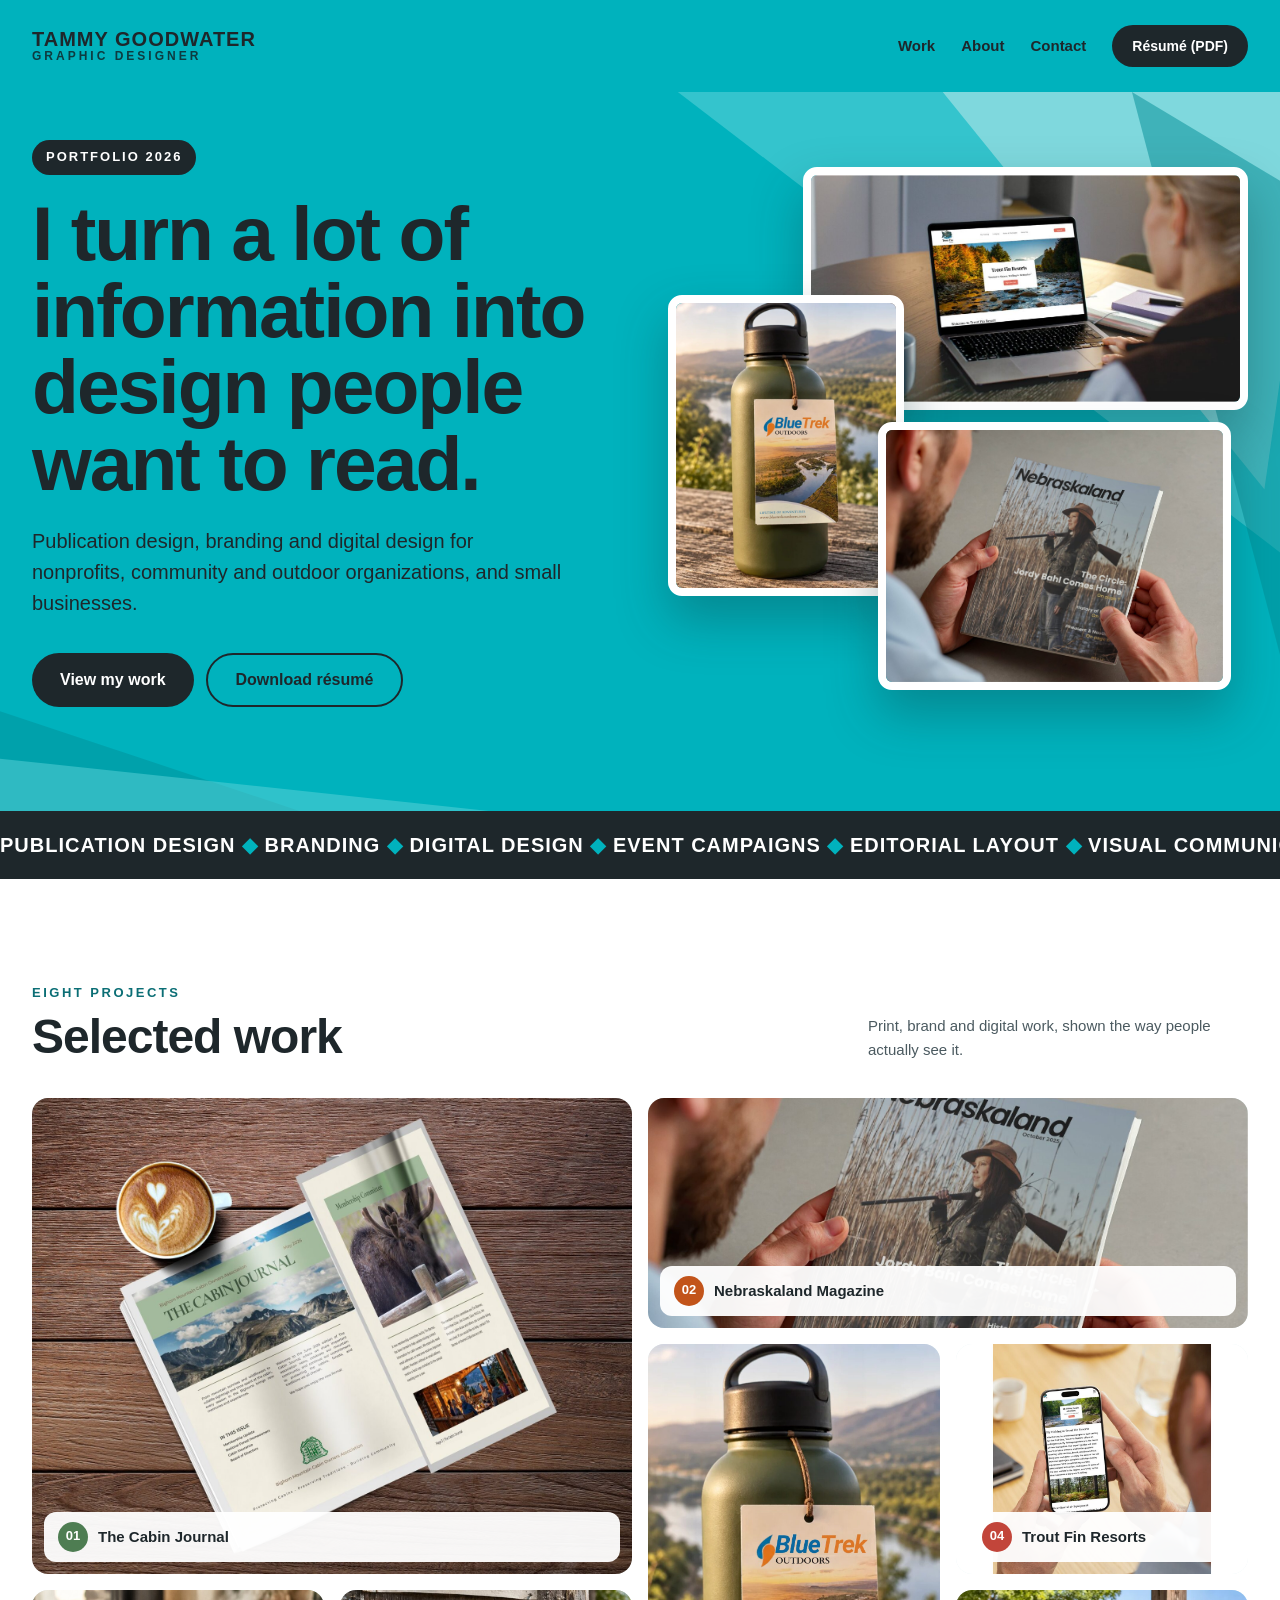
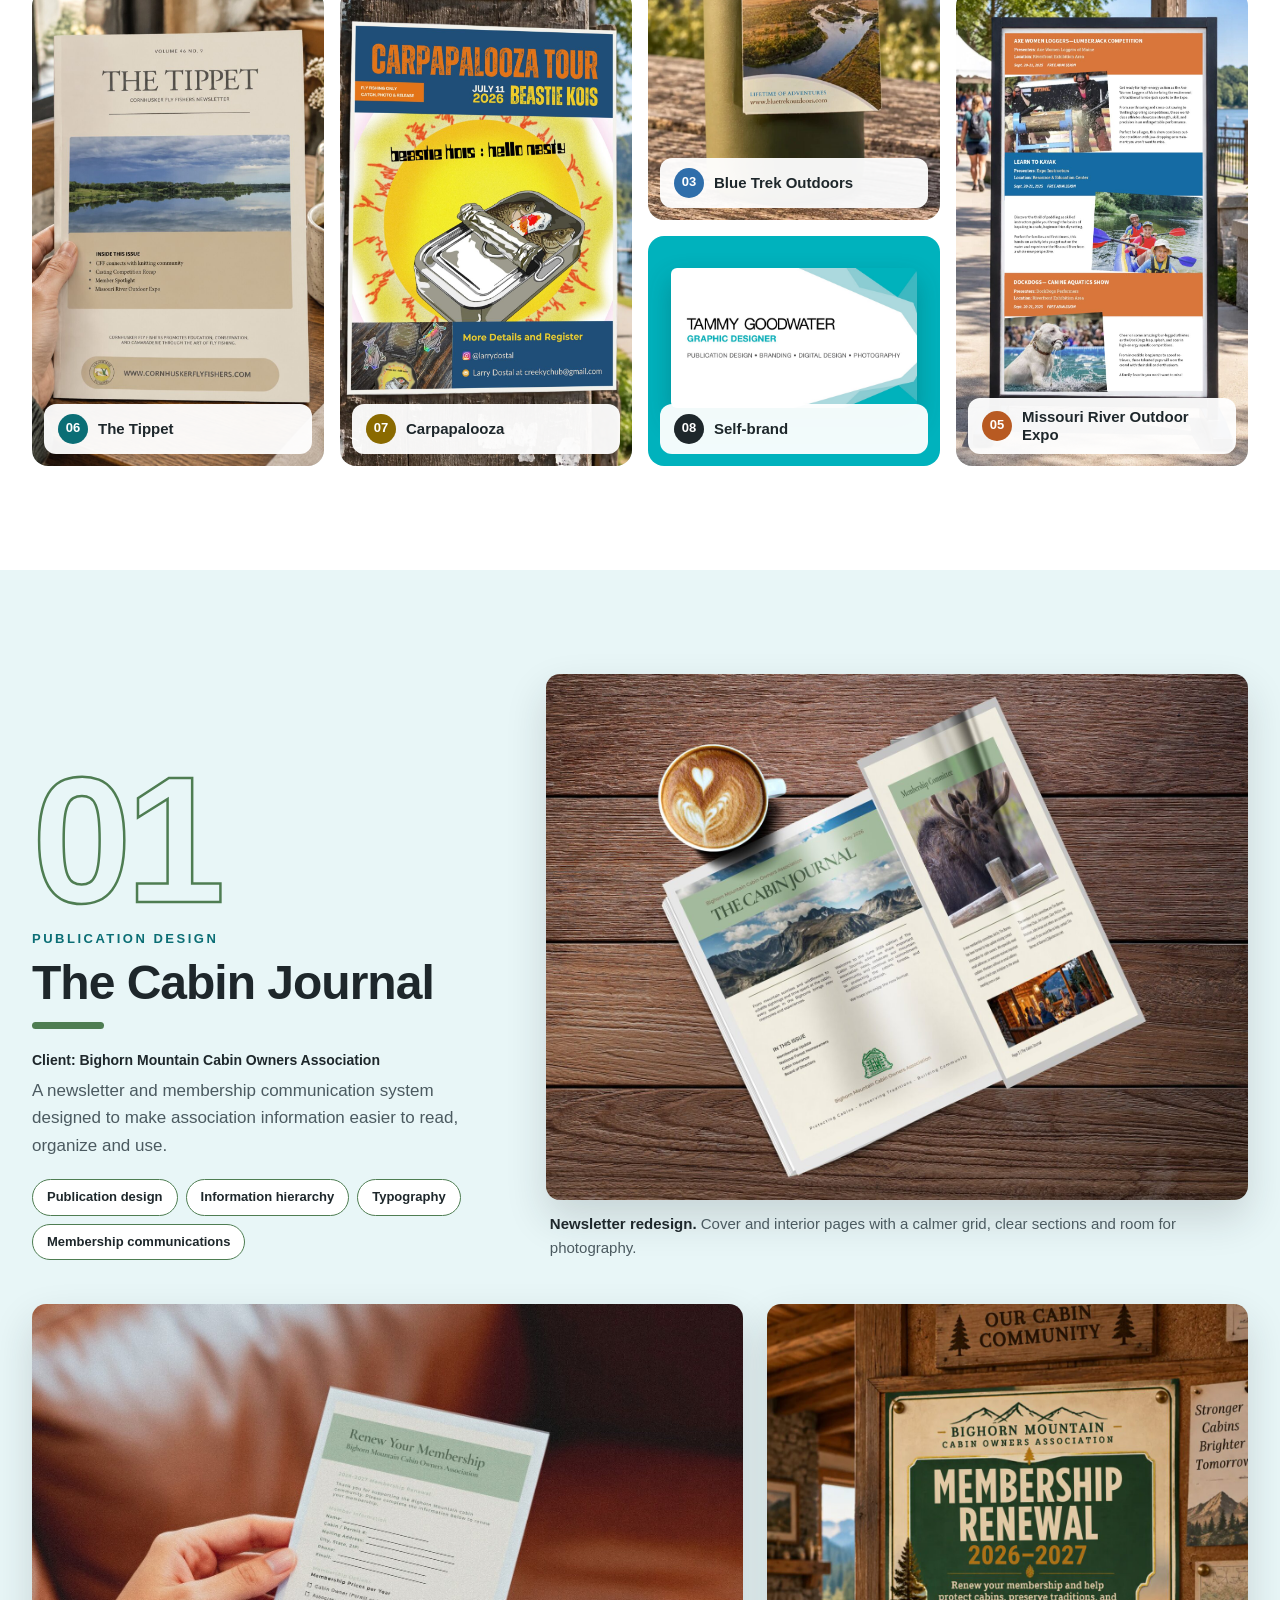
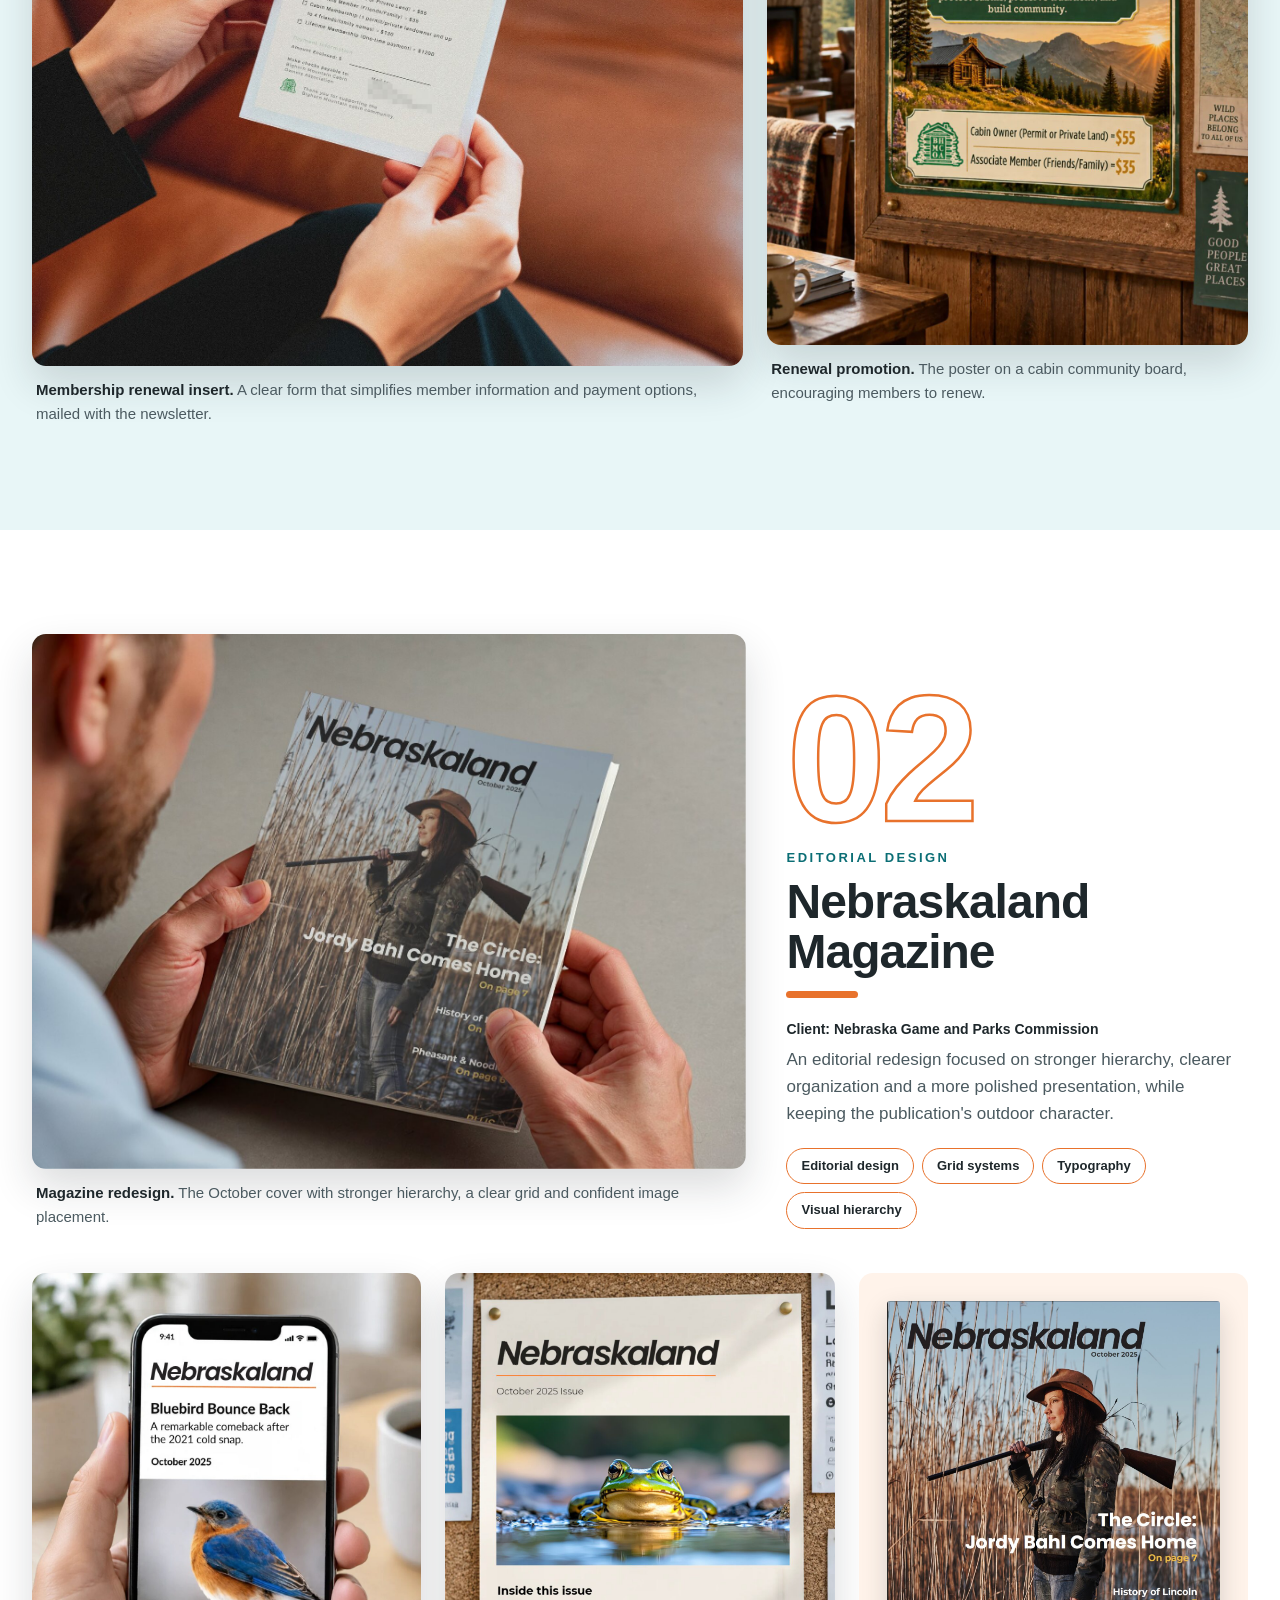
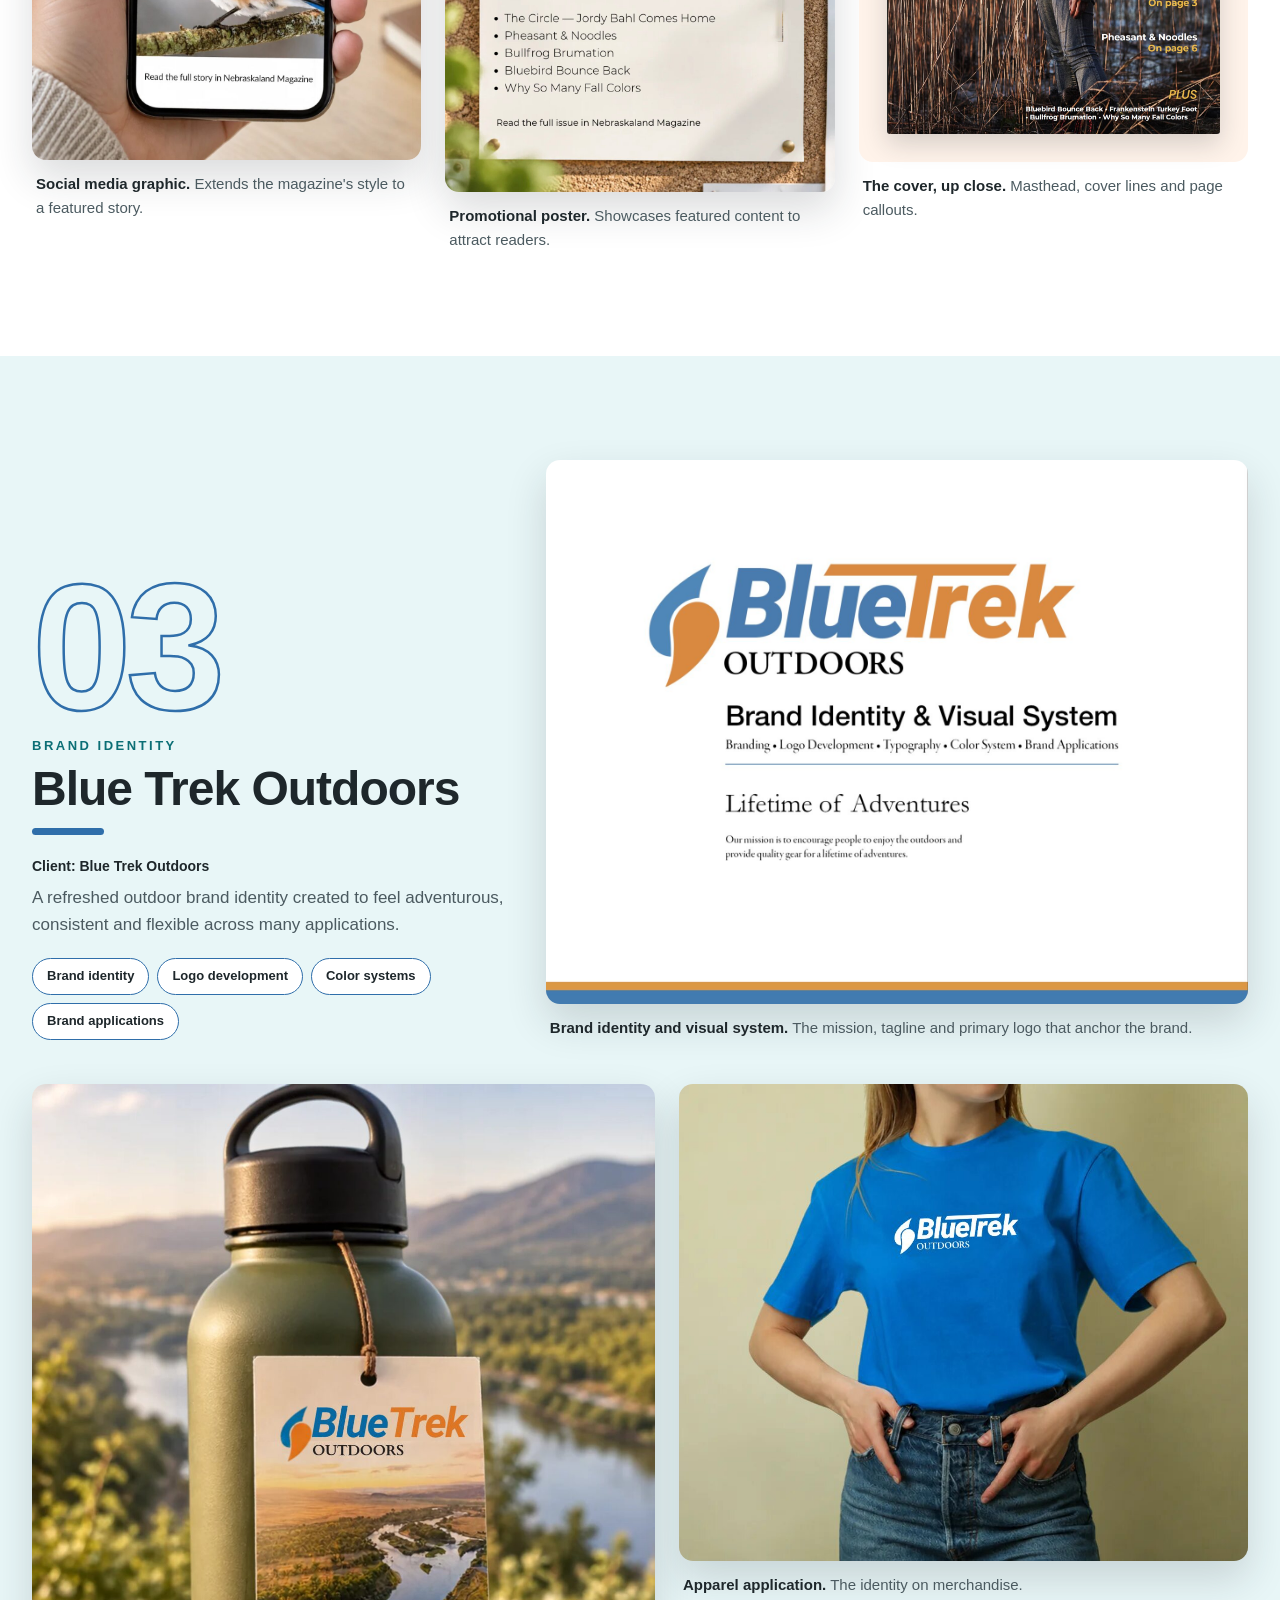
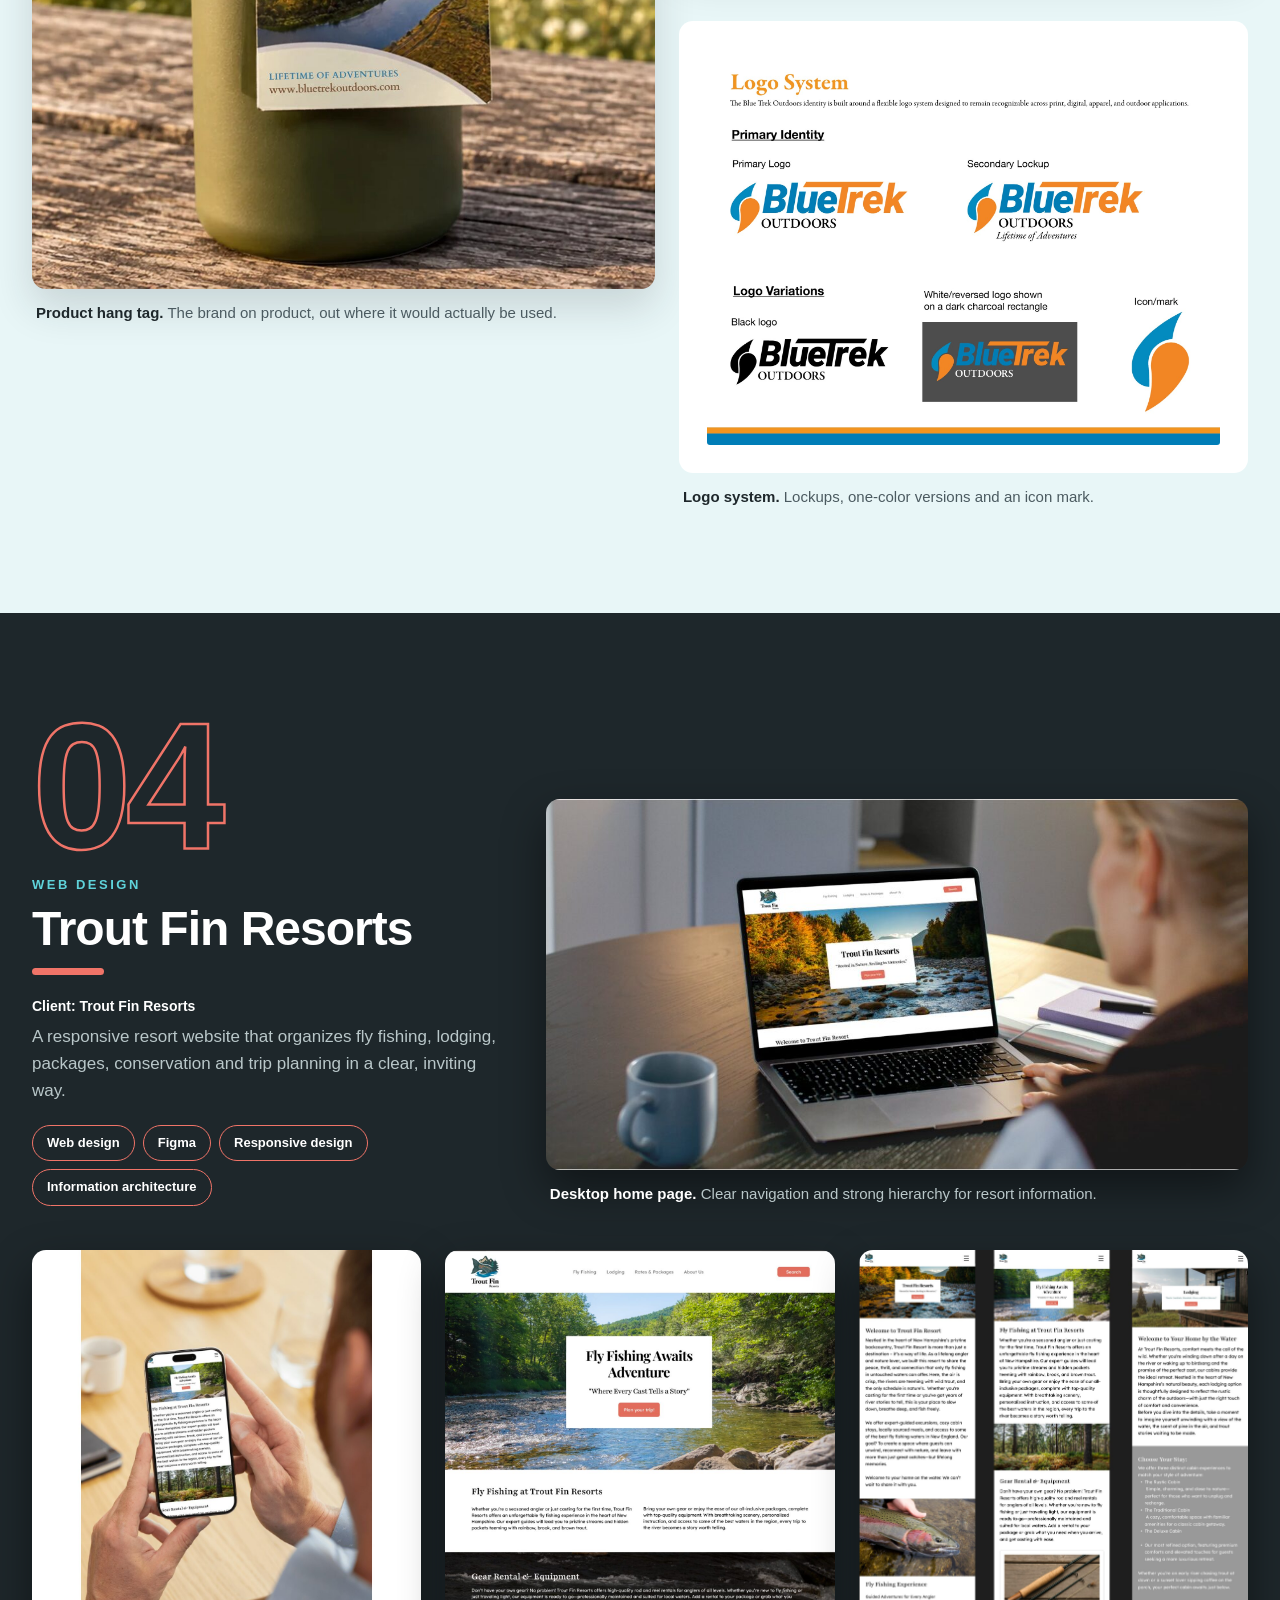
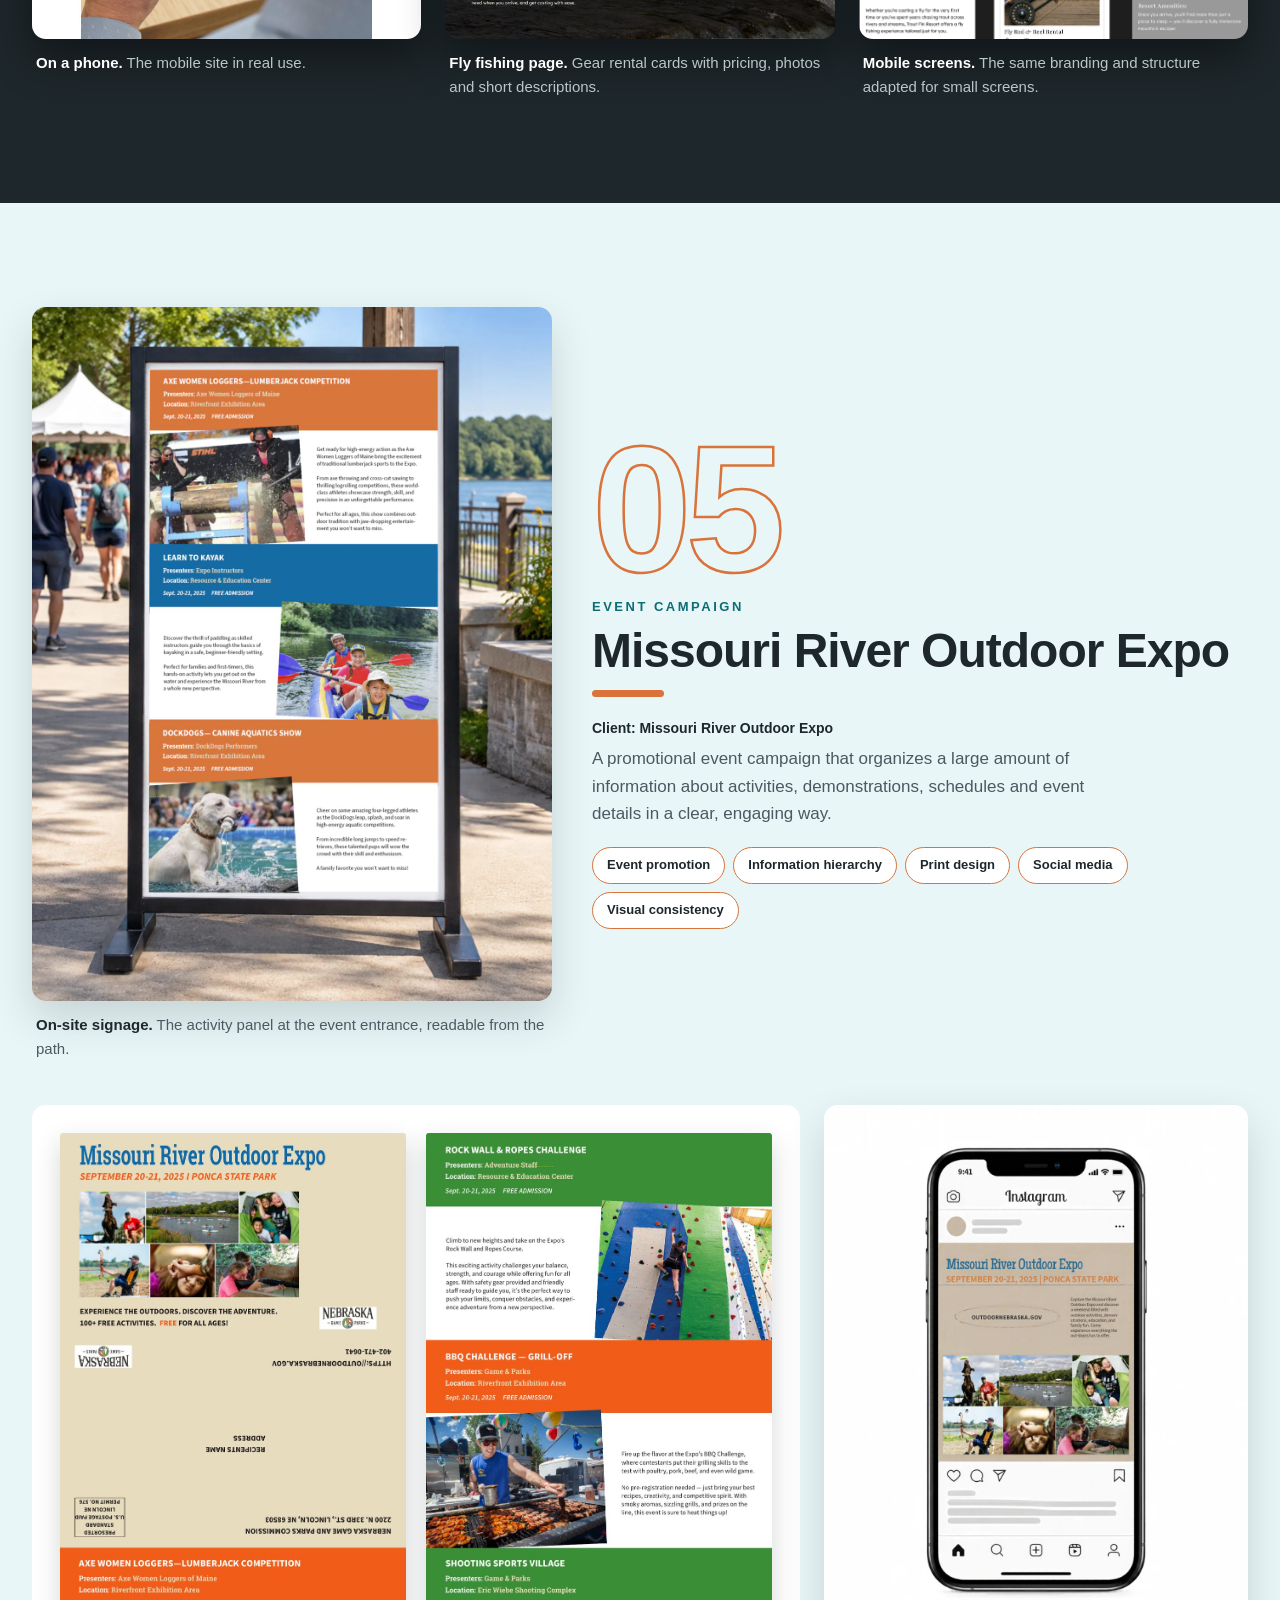
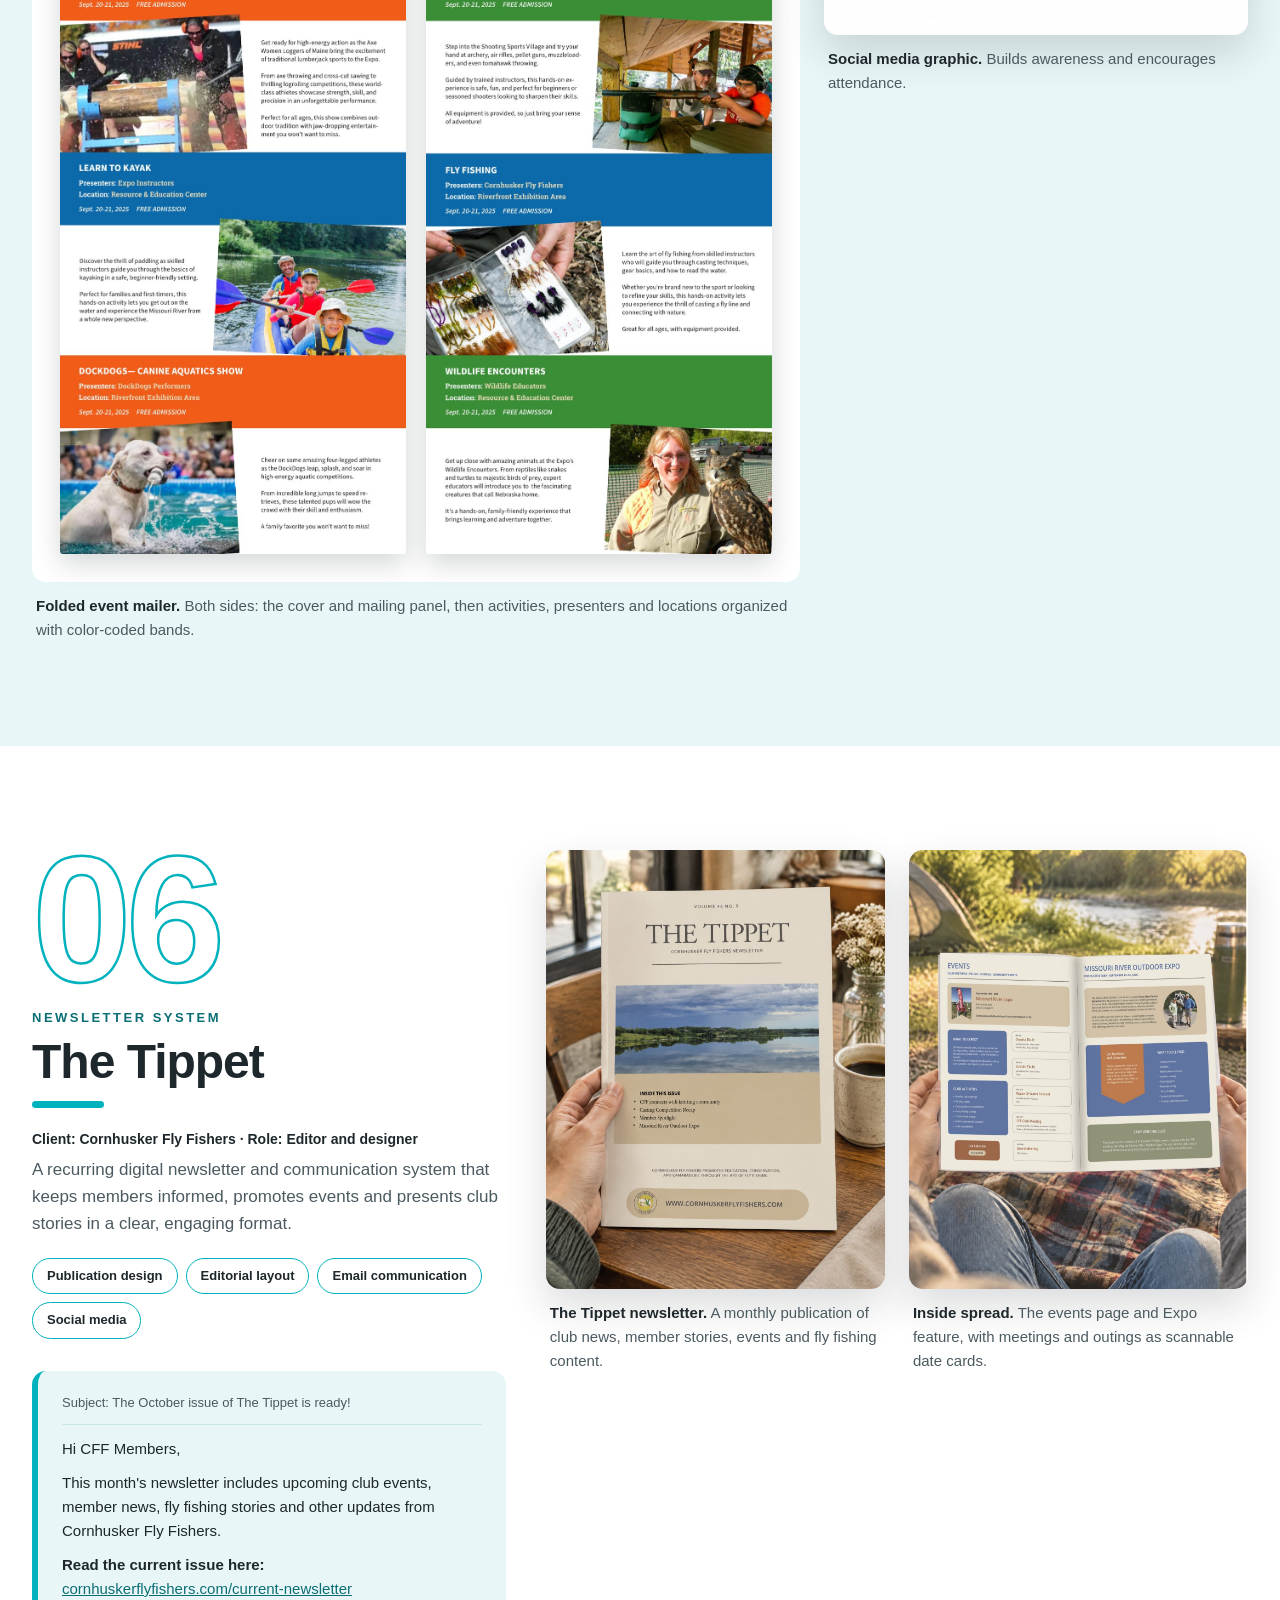
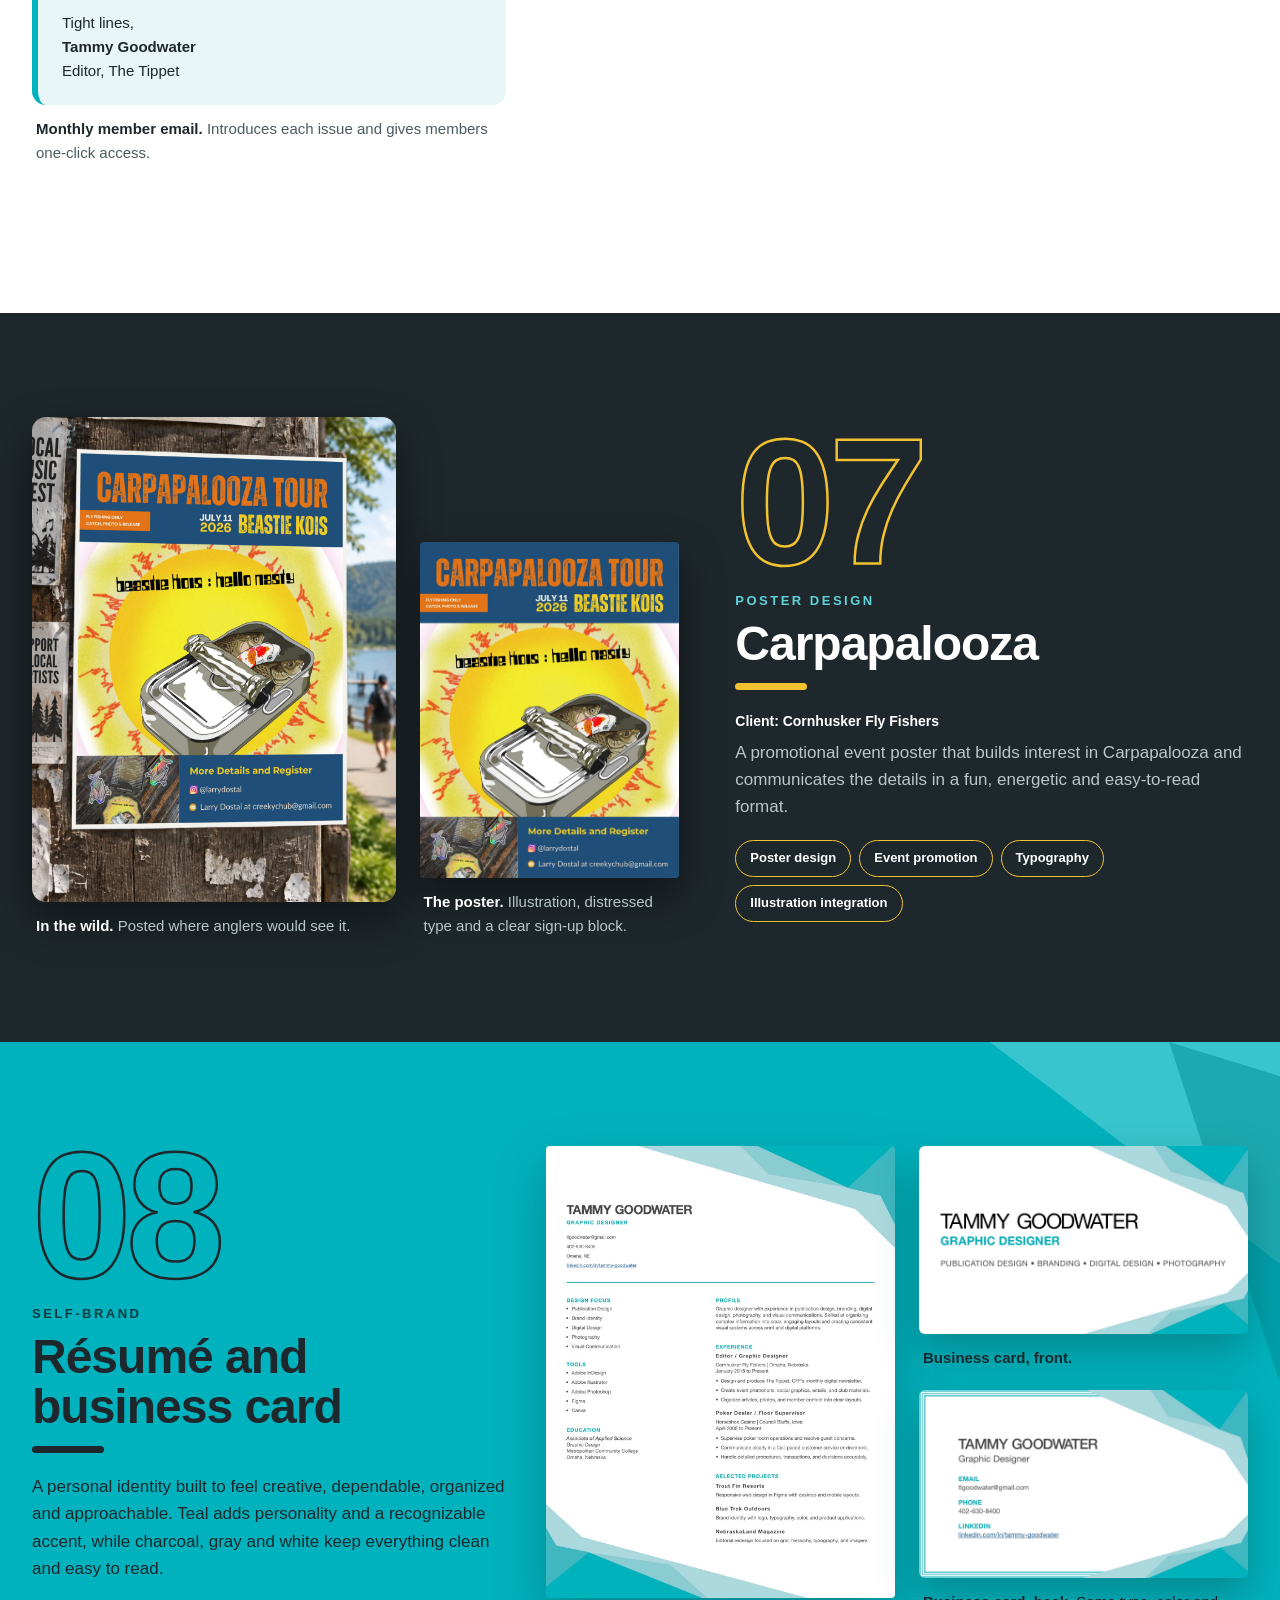
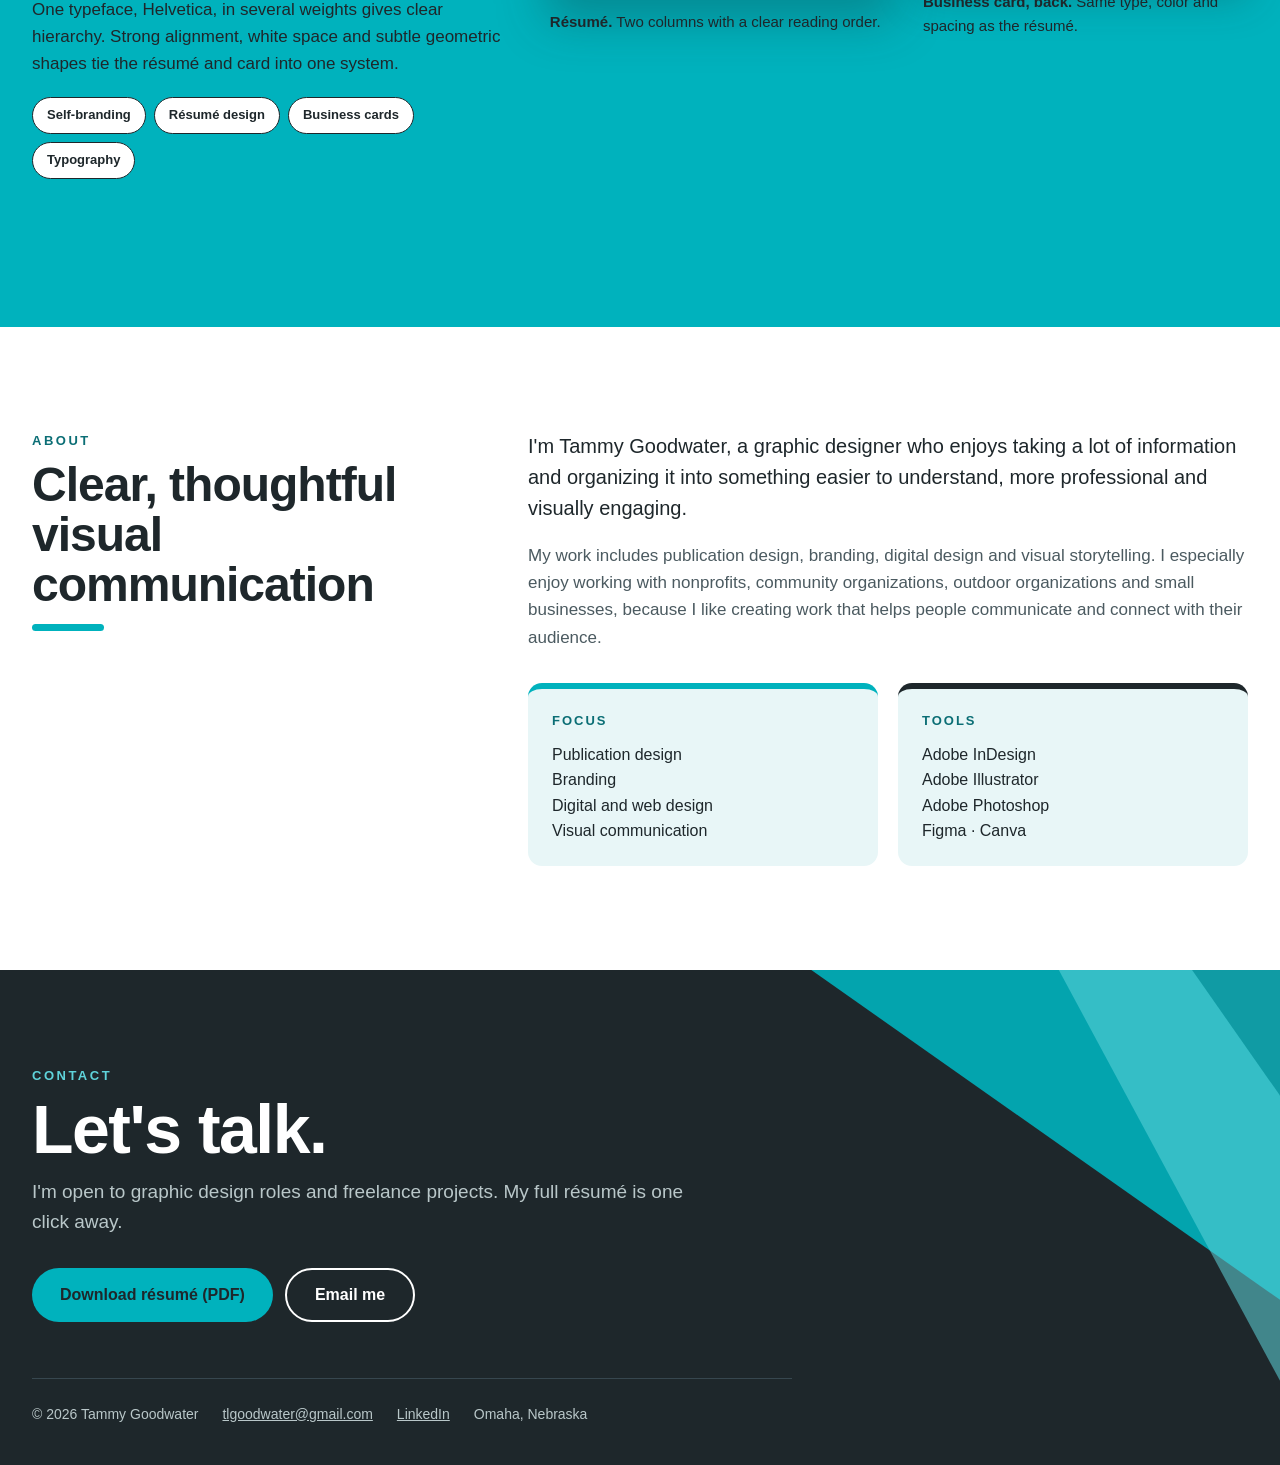
==== index.html @ bbe84147 "About: remove period from heading Co-Authored-By: Claude Opus 5.5 <noreply@anthropic.com> Claude-Ses" ====
<!doctype html>
<html lang="en">
<head>
<meta charset="utf-8">
<meta name="viewport" content="width=device-width, initial-scale=1">
<title>Tammy Goodwater, Graphic Designer: Portfolio</title>
<meta name="description" content="Portfolio of Tammy Goodwater, graphic designer in Omaha, Nebraska: publication design, branding and digital design for nonprofits, outdoor organizations and small businesses.">
<meta property="og:title" content="Tammy Goodwater, Graphic Designer">
<meta property="og:description" content="Publication design, branding and digital design.">
<meta property="og:image" content="images/nebraskaland-magazine-mockup.jpg">
<style>
:root{
  /* ===== EDIT YOUR BRAND COLORS HERE ===== */
  --teal:#00B2BD;        /* main teal: hero, buttons, accents */
  --teal-dark:#0B6E75;   /* small teal text and links */
  --teal-light:#5FD3DA;  /* teal text on charcoal */
  --teal-ink:#0D3B40;    /* dark teal text on bright teal */
  --mist:#E8F6F7;        /* light teal section backgrounds */
  --charcoal:#1E272B;    /* main text and dark sections */
  --gray:#4B5A60;        /* body copy */
  --gray-light:#B9C7C9;  /* text on charcoal */
}

body{margin:0}
a{color:var(--teal-dark)}a:hover{color:#08555B}
html{scroll-behavior:smooth}
.page{font-family:'Helvetica Neue',Helvetica,Arial,sans-serif;color:var(--charcoal);background:#FFFFFF;font-size:17px;line-height:1.6;overflow:hidden}
.wrap{max-width:1240px;margin:0 auto;padding-left:32px;padding-right:32px}
.btn{display:inline-flex;align-items:center;min-height:50px;padding:0 28px;border-radius:999px;font-weight:700;font-size:16px;text-decoration:none}
.sec{position:relative;padding:104px 0}
.sec-mist{background:var(--mist)}
.sec-dark{background:var(--charcoal);color:#FFFFFF}
.sec-teal{background:var(--teal);color:var(--charcoal)}
.head{display:flex;flex-wrap:wrap;gap:40px;align-items:flex-end;margin-bottom:44px}
.num{font-weight:800;font-size:clamp(110px,14vw,190px);line-height:.78;letter-spacing:-6px;color:transparent;-webkit-text-stroke:2.5px var(--accent);margin:0 0 18px}
.kicker{margin:0 0 8px;font-size:13px;font-weight:700;letter-spacing:2.5px;color:var(--teal-dark)}
.sec-dark .kicker{color:var(--teal-light)}
.sec-teal .kicker{color:var(--teal-ink)}
.h2{margin:0 0 14px;font-weight:700;font-size:clamp(32px,3.8vw,48px);line-height:1.04;letter-spacing:-1px}
.bar{width:72px;height:7px;border-radius:4px;background:var(--accent);margin:0 0 20px}
.client{margin:0 0 6px;font-size:14px;font-weight:700}
.lede{margin:0;color:var(--gray);max-width:520px}
.sec-dark .lede{color:var(--gray-light)}
.sec-teal .lede{color:var(--charcoal)}
.chips{display:flex;flex-wrap:wrap;gap:8px;margin-top:20px}
.chips span{padding:7px 14px;border-radius:999px;background:#FFFFFF;border:1.5px solid var(--accent);font-size:13px;font-weight:600;color:var(--charcoal)}
.sec-dark .chips span{background:transparent;color:#FFFFFF}
.gal{display:flex;flex-wrap:wrap;gap:24px;align-items:flex-start}
.fig{margin:0;min-width:0}
.fig img{display:block;width:100%;height:auto;border-radius:14px;box-shadow:0 18px 40px rgba(30,39,43,.16)}
.sec-dark .fig img{box-shadow:0 18px 44px rgba(0,0,0,.45)}
.mat{background:#FFFFFF;border-radius:14px;padding:28px;box-sizing:border-box;display:flex;align-items:center;justify-content:center}
.sec-mist .mat{background:#FFFFFF}
.sec-dark .mat{background:#2A3539}
.mat img{box-shadow:0 10px 26px rgba(30,39,43,.18);border-radius:3px}
.cap{padding:12px 4px 0;font-size:15px;color:var(--gray)}
.cap strong{color:var(--charcoal)}
.sec-dark .cap{color:var(--gray-light)}
.sec-dark .cap strong{color:#FFFFFF}
.sec-teal .cap{color:var(--charcoal)}
.bento{display:grid;grid-template-columns:repeat(2,minmax(0,1fr));grid-auto-rows:210px;grid-auto-flow:dense;gap:16px}
.tile{position:relative;display:block;border-radius:16px;overflow:hidden;background:var(--mist);text-decoration:none;color:var(--charcoal);outline:3px solid transparent;outline-offset:3px;transition:outline-color .25s ease}
.tile:hover,.tile:focus-visible{outline-color:var(--teal)}
.tile img{position:absolute;inset:0;width:100%;height:100%;object-fit:cover;transition:transform .6s ease}
.tile:hover img{transform:scale(1.05)}
.tag{position:absolute;left:12px;bottom:12px;right:12px;display:flex;align-items:center;gap:10px;padding:10px 14px;border-radius:12px;background:rgba(255,255,255,.95)}
.tag b{display:inline-flex;align-items:center;justify-content:center;min-width:30px;height:30px;border-radius:50%;background:var(--accent);color:#FFFFFF;font-size:13px}
.tag span{font-weight:700;font-size:15px;line-height:1.2}
.t-big{grid-column:span 2;grid-row:span 2}
.t-wide{grid-column:span 2}
.t-tall{grid-row:span 2}
@media (min-width:900px){
.bento{grid-template-columns:repeat(4,minmax(0,1fr));grid-auto-rows:230px}
.p1{grid-column:1/3;grid-row:1/3}.p2{grid-column:3/5;grid-row:1/2}.p3{grid-column:3/4;grid-row:2/4}.p4{grid-column:4/5;grid-row:2/3}
.p5{grid-column:4/5;grid-row:3/5}.p6{grid-column:1/2;grid-row:3/5}.p7{grid-column:2/3;grid-row:3/5}.p8{grid-column:3/4;grid-row:4/5}
}
@media (max-width:560px){.bento{grid-template-columns:minmax(0,1fr)}.t-big,.t-wide{grid-column:span 1}}
@keyframes rise{from{opacity:0;transform:translateY(18px)}to{opacity:1;transform:none}}
@keyframes f1{0%,100%{transform:rotate(3deg) translateY(0)}50%{transform:rotate(3deg) translateY(-9px)}}
@keyframes f2{0%,100%{transform:rotate(-5deg) translateY(0)}50%{transform:rotate(-5deg) translateY(-7px)}}
@keyframes f3{0%,100%{transform:rotate(-2deg) translateY(0)}50%{transform:rotate(-2deg) translateY(-10px)}}
@keyframes marquee{from{transform:translateX(0)}to{transform:translateX(-50%)}}
.rise{animation:rise .8s ease-out both}.d1{animation-delay:.1s}.d2{animation-delay:.22s}.d3{animation-delay:.34s}
.f1{animation:f1 8s ease-in-out infinite}.f2{animation:f2 9s ease-in-out infinite}.f3{animation:f3 7s ease-in-out infinite}
.track{display:flex;width:max-content;animation:marquee 36s linear infinite}
@media (prefers-reduced-motion: reduce){html{scroll-behavior:auto}.rise,.f1,.f2,.f3,.track{animation:none}.tile:hover img{transform:none}}

</style>
</head>
<body>

<div class="page">

  <!-- ==================== HEADER: name and menu ==================== -->
  <header style="background: var(--teal)">
    <div class="wrap" style="padding-top: 24px; padding-bottom: 24px; display: flex; flex-wrap: wrap; align-items: center; justify-content: space-between; gap: 12px 24px">
      <a href="#top" style="text-decoration: none; color: var(--charcoal); line-height: 1.1">
        <span style="display: block; font-size: 20px; font-weight: 700; letter-spacing: 1px">TAMMY GOODWATER</span>
        <span style="display: block; font-size: 12px; font-weight: 700; letter-spacing: 3px; color: var(--teal-ink)">GRAPHIC DESIGNER</span>
      </a>
      <nav aria-label="Main" style="display: flex; flex-wrap: wrap; align-items: center; gap: 4px 26px; font-size: 15px; font-weight: 700">
        <a href="#work" style="color: var(--charcoal); text-decoration: none; padding: 10px 0">Work</a>
        <a href="#about" style="color: var(--charcoal); text-decoration: none; padding: 10px 0">About</a>
        <a href="#contact" style="color: var(--charcoal); text-decoration: none; padding: 10px 0">Contact</a>
        <a href="Tammy_Goodwater_Resume.pdf" download="Tammy_Goodwater_Resume.pdf" class="btn" style="min-height: 42px; padding: 0 20px; background: var(--charcoal); color: #FFFFFF; font-size: 14px">Résumé (PDF)</a>
      </nav>
    </div>
  </header>

  <!-- ==================== HERO: headline, buttons and floating mockups ==================== -->
  <section id="top" style="position: relative; background: var(--teal); overflow: hidden">
    <svg viewBox="0 0 1440 760" preserveAspectRatio="xMidYMid slice" style="position: absolute; inset: 0; width: 100%; height: 100%; pointer-events: none" aria-hidden="true">
      <polygon points="1440,0 760,0 1440,520" fill="#5FD3DA" opacity="0.55"></polygon>
      <polygon points="1440,0 1040,0 1380,420" fill="#A8E3E7" opacity="0.65"></polygon>
      <polygon points="1440,120 1240,0 1440,760" fill="#008D96" opacity="0.5"></polygon>
      <polygon points="0,760 0,640 360,760" fill="#008D96" opacity="0.45"></polygon>
      <polygon points="0,760 0,700 560,760" fill="#5FD3DA" opacity="0.5"></polygon>
    </svg>
    <div class="wrap" style="position: relative; padding-top: 48px; padding-bottom: 104px; display: flex; flex-wrap: wrap; align-items: center; gap: 56px">
      <div style="flex: 1 1 460px; min-width: 0">
        <p class="rise" style="margin: 0 0 20px; display: inline-block; padding: 7px 14px; border-radius: 999px; background: var(--charcoal); color: #FFFFFF; font-size: 13px; font-weight: 700; letter-spacing: 2px">PORTFOLIO 2026</p>
        <h1 class="rise d1" style="margin: 0 0 24px; font-weight: 700; font-size: clamp(44px, 6vw, 80px); line-height: 1; letter-spacing: -2px; color: var(--charcoal)">I turn a lot of information into design people want to read.</h1>
        <p class="rise d2" style="margin: 0 0 34px; font-size: 20px; line-height: 1.55; color: var(--charcoal); max-width: 540px">Publication design, branding and digital design for nonprofits, community and outdoor organizations, and small businesses.</p>
        <div class="rise d3" style="display: flex; flex-wrap: wrap; gap: 12px">
          <a href="#work" class="btn" style="background: var(--charcoal); color: #FFFFFF">View my work</a>
          <a href="Tammy_Goodwater_Resume.pdf" download="Tammy_Goodwater_Resume.pdf" class="btn" style="border: 2px solid var(--charcoal); color: var(--charcoal)">Download résumé</a>
        </div>
      </div>
      <div class="rise d2" style="flex: 1 1 460px; min-width: 0; position: relative; aspect-ratio: 1 / 0.92">
        <img class="f1" src="images/troutfin-laptop.jpg" alt="Trout Fin Resorts website on a laptop" style="position: absolute; right: 0; top: 2%; width: 74%; height: auto; border: 8px solid #FFFFFF; border-radius: 14px; box-shadow: 0 24px 50px rgba(13,59,64,.35)">
        <img class="f2" src="images/bluetrek-bottle-tag.jpg" alt="Blue Trek hang tag on a water bottle" style="position: absolute; left: 0; top: 26%; width: 38%; height: auto; border: 8px solid #FFFFFF; border-radius: 14px; box-shadow: 0 24px 50px rgba(13,59,64,.35)">
        <img class="f3" src="images/nebraskaland-magazine-mockup.jpg" alt="Nebraskaland Magazine held in a reader's hands" style="position: absolute; right: 3%; bottom: 0; width: 58%; height: auto; border: 8px solid #FFFFFF; border-radius: 14px; box-shadow: 0 24px 50px rgba(13,59,64,.35)">
      </div>
    </div>
  </section>

  <!-- ==================== MOVING WORD BAND (edit the words in both copies) ==================== -->
  <div aria-hidden="true" style="background: var(--charcoal); color: #FFFFFF; padding: 18px 0; overflow: hidden; font-size: 20px; font-weight: 700; letter-spacing: 1px; white-space: nowrap">
    <div class="track">
      <span style="padding-right: 28px">PUBLICATION DESIGN <span style="color: var(--teal)">◆</span> BRANDING <span style="color: var(--teal)">◆</span> DIGITAL DESIGN <span style="color: var(--teal)">◆</span> EVENT CAMPAIGNS <span style="color: var(--teal)">◆</span> EDITORIAL LAYOUT <span style="color: var(--teal)">◆</span> VISUAL COMMUNICATION <span style="color: var(--teal)">◆</span></span>
      <span style="padding-right: 28px">PUBLICATION DESIGN <span style="color: var(--teal)">◆</span> BRANDING <span style="color: var(--teal)">◆</span> DIGITAL DESIGN <span style="color: var(--teal)">◆</span> EVENT CAMPAIGNS <span style="color: var(--teal)">◆</span> EDITORIAL LAYOUT <span style="color: var(--teal)">◆</span> VISUAL COMMUNICATION <span style="color: var(--teal)">◆</span></span>
    </div>
  </div>

  <!-- ==================== SELECTED WORK GRID (tiles link to each project) ==================== -->
  <section id="work" class="sec">
    <div class="wrap">
      <div style="display: flex; flex-wrap: wrap; align-items: flex-end; justify-content: space-between; gap: 12px; margin-bottom: 36px">
        <div>
          <p class="kicker">EIGHT PROJECTS</p>
          <h2 class="h2" style="margin: 0">Selected work</h2>
        </div>
        <p style="margin: 0; font-size: 15px; color: var(--gray); max-width: 380px">Print, brand and digital work, shown the way people actually see it.</p>
      </div>
      <div class="bento">
        <a href="#cabin-journal" class="tile t-big p1" style="--accent: #4E7D52"><img src="images/cabin-journal-mockup.jpg" alt=""><span class="tag"><b>01</b><span>The Cabin Journal</span></span></a>
        <a href="#nebraskaland" class="tile t-wide p2" style="--accent: #C2541A"><img src="images/nebraskaland-magazine-mockup.jpg" alt="" style="object-position: 50% 40%"><span class="tag"><b>02</b><span>Nebraskaland Magazine</span></span></a>
        <a href="#bluetrek" class="tile t-tall p3" style="--accent: #2F6EAA"><img src="images/bluetrek-bottle-tag.jpg" alt="" style="object-position: 50% 45%"><span class="tag"><b>03</b><span>Blue Trek Outdoors</span></span></a>
        <a href="#trout-fin" class="tile p4" style="--accent: #C2453A"><img src="images/troutfin-phone.jpg" alt=""><span class="tag"><b>04</b><span>Trout Fin Resorts</span></span></a>
        <a href="#expo" class="tile t-tall p5" style="--accent: #B85A22"><img src="images/expo-sign-mockup.jpg" alt="" style="object-position: 50% 35%"><span class="tag"><b>05</b><span>Missouri River Outdoor Expo</span></span></a>
        <a href="#tippet" class="tile t-tall p6" style="--accent: var(--teal-dark)"><img src="images/tippet-cover-mockup.jpg" alt="" style="object-position: 50% 25%"><span class="tag"><b>06</b><span>The Tippet</span></span></a>
        <a href="#carpapalooza" class="tile t-tall p7" style="--accent: #8A6A00"><img src="images/carpapalooza-poster-mockup.jpg" alt="" style="object-position: 50% 30%"><span class="tag"><b>07</b><span>Carpapalooza</span></span></a>
        <a href="#self-brand" class="tile p8" style="--accent: var(--charcoal); background: var(--teal)"><img src="images/business-card-front.jpg" alt="" style="inset: 14% 8% auto 8%; width: 84%; height: auto; object-fit: contain; border-radius: 6px; box-shadow: 0 12px 26px rgba(13,59,64,.3)"><span class="tag"><b>08</b><span>Self-brand</span></span></a>
      </div>
    </div>
  </section>

  <!-- ==================== PROJECT 01: THE CABIN JOURNAL ==================== -->
  <section id="cabin-journal" class="sec sec-mist" aria-labelledby="h-cabin" style="--accent: #4E7D52">
    <div class="wrap">
      <div class="head">
        <div style="flex: 1 1 360px; min-width: 0">
          <p class="num" aria-hidden="true">01</p>
          <p class="kicker">PUBLICATION DESIGN</p>
          <h2 id="h-cabin" class="h2">The Cabin Journal</h2>
          <div class="bar"></div>
          <p class="client">Client: Bighorn Mountain Cabin Owners Association</p>
          <p class="lede">A newsletter and membership communication system designed to make association information easier to read, organize and use.</p>
          <div class="chips"><span>Publication design</span><span>Information hierarchy</span><span>Typography</span><span>Membership communications</span></div>
        </div>
        <figure class="fig" style="flex: 1.6 1 520px">
          <img src="images/cabin-journal-mockup.jpg" alt="The Cabin Journal newsletter, cover and inside page, shown on a wooden table">
          <figcaption class="cap"><strong>Newsletter redesign.</strong> Cover and interior pages with a calmer grid, clear sections and room for photography.</figcaption>
        </figure>
      </div>
      <div class="gal">
        <figure class="fig" style="flex: 1.5 1 440px">
          <img src="images/cabin-renewal-form-mockup.jpg" alt="Hands holding the printed Renew Your Membership form for the Bighorn Mountain Cabin Owners Association">
          <figcaption class="cap"><strong>Membership renewal insert.</strong> A clear form that simplifies member information and payment options, mailed with the newsletter.</figcaption>
        </figure>
        <figure class="fig" style="flex: 1 1 300px">
          <img src="images/cabin-renewal-poster-mockup.jpg" alt="Membership Renewal 2026 to 2027 poster on a cabin community bulletin board">
          <figcaption class="cap"><strong>Renewal promotion.</strong> The poster on a cabin community board, encouraging members to renew.</figcaption>
        </figure>
      </div>
    </div>
  </section>

  <!-- ==================== PROJECT 02: NEBRASKALAND MAGAZINE ==================== -->
  <section id="nebraskaland" class="sec" aria-labelledby="h-nl" style="--accent: #E8722C">
    <div class="wrap">
      <div class="head" style="flex-direction: row-reverse">
        <div style="flex: 1 1 340px; min-width: 0">
          <p class="num" aria-hidden="true">02</p>
          <p class="kicker">EDITORIAL DESIGN</p>
          <h2 id="h-nl" class="h2">Nebraskaland Magazine</h2>
          <div class="bar"></div>
          <p class="client">Client: Nebraska Game and Parks Commission</p>
          <p class="lede">An editorial redesign focused on stronger hierarchy, clearer organization and a more polished presentation, while keeping the publication's outdoor character.</p>
          <div class="chips"><span>Editorial design</span><span>Grid systems</span><span>Typography</span><span>Visual hierarchy</span></div>
        </div>
        <figure class="fig" style="flex: 1.6 1 520px">
          <img src="images/nebraskaland-magazine-mockup.jpg" alt="A reader holding the redesigned Nebraskaland Magazine October 2025 issue">
          <figcaption class="cap"><strong>Magazine redesign.</strong> The October cover with stronger hierarchy, a clear grid and confident image placement.</figcaption>
        </figure>
      </div>
      <div class="gal">
        <figure class="fig" style="flex: 1 1 260px">
          <img src="images/nebraskaland-social-mockup.jpg" alt="Bluebird Bounce Back social post shown on a phone">
          <figcaption class="cap"><strong>Social media graphic.</strong> Extends the magazine's style to a featured story.</figcaption>
        </figure>
        <figure class="fig" style="flex: 1 1 260px">
          <img src="images/nebraskaland-poster-mockup.jpg" alt="Issue promotion poster with a bullfrog photo pinned to a cork board">
          <figcaption class="cap"><strong>Promotional poster.</strong> Showcases featured content to attract readers.</figcaption>
        </figure>
        <figure class="fig" style="flex: 1 1 260px">
          <div class="mat" style="background: #FFF3EA"><img src="images/nebraskaland-cover.jpg" alt="Flat view of the Nebraskaland October 2025 cover" style="width: 100%; height: auto"></div>
          <figcaption class="cap"><strong>The cover, up close.</strong> Masthead, cover lines and page callouts.</figcaption>
        </figure>
      </div>
    </div>
  </section>

  <!-- ==================== PROJECT 03: BLUE TREK OUTDOORS ==================== -->
  <section id="bluetrek" class="sec sec-mist" aria-labelledby="h-bt" style="--accent: #2F6EAA">
    <div class="wrap">
      <div class="head">
        <div style="flex: 1 1 360px; min-width: 0">
          <p class="num" aria-hidden="true">03</p>
          <p class="kicker">BRAND IDENTITY</p>
          <h2 id="h-bt" class="h2">Blue Trek Outdoors</h2>
          <div class="bar"></div>
          <p class="client">Client: Blue Trek Outdoors</p>
          <p class="lede">A refreshed outdoor brand identity created to feel adventurous, consistent and flexible across many applications.</p>
          <div class="chips"><span>Brand identity</span><span>Logo development</span><span>Color systems</span><span>Brand applications</span></div>
        </div>
        <figure class="fig" style="flex: 1.6 1 520px">
          <img src="images/bluetrek-brand-cover.jpg" alt="Blue Trek Outdoors brand identity and visual system cover with the logo and Lifetime of Adventures tagline" style="background: #FFFFFF">
          <figcaption class="cap"><strong>Brand identity and visual system.</strong> The mission, tagline and primary logo that anchor the brand.</figcaption>
        </figure>
      </div>
      <div class="gal">
        <figure class="fig" style="flex: 1.2 1 300px">
          <img src="images/bluetrek-bottle-tag.jpg" alt="Blue Trek hang tag tied to a green water bottle at a river overlook">
          <figcaption class="cap"><strong>Product hang tag.</strong> The brand on product, out where it would actually be used.</figcaption>
        </figure>
        <div style="flex: 1 1 300px; min-width: 0; display: flex; flex-direction: column; gap: 24px">
          <figure class="fig">
            <img src="images/bluetrek-shirt.jpg" alt="Model wearing a blue Blue Trek T-shirt">
            <figcaption class="cap"><strong>Apparel application.</strong> The identity on merchandise.</figcaption>
          </figure>
          <figure class="fig">
            <div class="mat"><img src="images/bluetrek-logo-system.jpg" alt="Blue Trek logo system: primary logo, secondary lockup, black, reversed and icon versions" style="width: 100%; height: auto; box-shadow: none"></div>
            <figcaption class="cap"><strong>Logo system.</strong> Lockups, one-color versions and an icon mark.</figcaption>
          </figure>
        </div>
      </div>
    </div>
  </section>

  <!-- ==================== PROJECT 04: TROUT FIN RESORTS ==================== -->
  <section id="trout-fin" class="sec sec-dark" aria-labelledby="h-tf" style="--accent: #F07468">
    <div class="wrap">
      <div class="head">
        <div style="flex: 1 1 360px; min-width: 0">
          <p class="num" aria-hidden="true">04</p>
          <p class="kicker">WEB DESIGN</p>
          <h2 id="h-tf" class="h2">Trout Fin Resorts</h2>
          <div class="bar"></div>
          <p class="client">Client: Trout Fin Resorts</p>
          <p class="lede">A responsive resort website that organizes fly fishing, lodging, packages, conservation and trip planning in a clear, inviting way.</p>
          <div class="chips"><span>Web design</span><span>Figma</span><span>Responsive design</span><span>Information architecture</span></div>
        </div>
        <figure class="fig" style="flex: 1.6 1 520px">
          <img src="images/troutfin-laptop.jpg" alt="Trout Fin Resorts home page on a laptop at a desk">
          <figcaption class="cap"><strong>Desktop home page.</strong> Clear navigation and strong hierarchy for resort information.</figcaption>
        </figure>
      </div>
      <div class="gal">
        <figure class="fig" style="flex: 1 1 300px">
          <img src="images/troutfin-phone.jpg" alt="Hands holding a phone showing the Trout Fin Resorts fly fishing page">
          <figcaption class="cap"><strong>On a phone.</strong> The mobile site in real use.</figcaption>
        </figure>
        <figure class="fig" style="flex: 1 1 300px">
          <div style="border-radius: 14px; overflow: hidden; aspect-ratio: 1 / 1; box-shadow: 0 18px 44px rgba(0,0,0,.45)"><img src="images/troutfin-fly-fishing-page.jpg" alt="Trout Fin Resorts fly fishing page with gear rental cards" style="height: 100%; object-fit: cover; object-position: 50% 0%; border-radius: 0; box-shadow: none"></div>
          <figcaption class="cap"><strong>Fly fishing page.</strong> Gear rental cards with pricing, photos and short descriptions.</figcaption>
        </figure>
        <figure class="fig" style="flex: 1 1 300px">
          <div style="border-radius: 14px; overflow: hidden; aspect-ratio: 1 / 1; box-shadow: 0 18px 44px rgba(0,0,0,.45)"><img src="images/troutfin-mobile-screens.jpg" alt="Three Trout Fin Resorts mobile screens: home, fly fishing and lodging" style="height: 100%; object-fit: cover; object-position: 50% 0%; border-radius: 0; box-shadow: none"></div>
          <figcaption class="cap"><strong>Mobile screens.</strong> The same branding and structure adapted for small screens.</figcaption>
        </figure>
      </div>
    </div>
  </section>

  <!-- ==================== PROJECT 05: MISSOURI RIVER OUTDOOR EXPO ==================== -->
  <section id="expo" class="sec sec-mist" aria-labelledby="h-expo" style="--accent: #D9733A">
    <div class="wrap">
      <div class="head" style="flex-direction: row-reverse; align-items: center">
        <div style="flex: 1 1 360px; min-width: 0">
          <p class="num" aria-hidden="true">05</p>
          <p class="kicker">EVENT CAMPAIGN</p>
          <h2 id="h-expo" class="h2">Missouri River Outdoor Expo</h2>
          <div class="bar"></div>
          <p class="client">Client: Missouri River Outdoor Expo</p>
          <p class="lede">A promotional event campaign that organizes a large amount of information about activities, demonstrations, schedules and event details in a clear, engaging way.</p>
          <div class="chips"><span>Event promotion</span><span>Information hierarchy</span><span>Print design</span><span>Social media</span><span>Visual consistency</span></div>
        </div>
        <figure class="fig" style="flex: 1 1 400px; max-width: 520px">
          <img src="images/expo-sign-mockup.jpg" alt="Expo activity panel displayed on a standing sign at a riverside event">
          <figcaption class="cap"><strong>On-site signage.</strong> The activity panel at the event entrance, readable from the path.</figcaption>
        </figure>
      </div>
      <div class="gal">
        <figure class="fig" style="flex: 2 1 480px">
          <div class="mat" style="gap: 20px; align-items: flex-start">
            <img src="images/expo-mailer-outside.jpg" alt="Expo mailer outside: cover with photo collage, mailing panel, and Axe Women Loggers, Learn to Kayak and DockDogs panels" style="width: calc(50% - 10px); height: auto">
            <img src="images/expo-mailer-inside.jpg" alt="Expo mailer inside: Rock Wall, BBQ Challenge, Shooting Sports, Fly Fishing and Wildlife Encounters panels" style="width: calc(50% - 10px); height: auto">
          </div>
          <figcaption class="cap"><strong>Folded event mailer.</strong> Both sides: the cover and mailing panel, then activities, presenters and locations organized with color-coded bands.</figcaption>
        </figure>
        <figure class="fig" style="flex: 1 1 280px">
          <img src="images/expo-social-phone.jpg" alt="Expo social graphic shown as an Instagram post on a phone">
          <figcaption class="cap"><strong>Social media graphic.</strong> Builds awareness and encourages attendance.</figcaption>
        </figure>
      </div>
    </div>
  </section>

  <!-- ==================== PROJECT 06: THE TIPPET ==================== -->
  <section id="tippet" class="sec" aria-labelledby="h-tippet" style="--accent: var(--teal)">
    <div class="wrap">
      <div class="head" style="align-items: flex-start">
        <div style="flex: 1 1 360px; min-width: 0">
          <p class="num" aria-hidden="true">06</p>
          <p class="kicker">NEWSLETTER SYSTEM</p>
          <h2 id="h-tippet" class="h2">The Tippet</h2>
          <div class="bar"></div>
          <p class="client">Client: Cornhusker Fly Fishers · Role: Editor and designer</p>
          <p class="lede">A recurring digital newsletter and communication system that keeps members informed, promotes events and presents club stories in a clear, engaging format.</p>
          <div class="chips"><span>Publication design</span><span>Editorial layout</span><span>Email communication</span><span>Social media</span></div>
          <figure class="fig" style="margin-top: 32px">
            <div style="background: var(--mist); border-left: 6px solid var(--teal); border-radius: 14px; padding: 22px 24px; font-size: 15px; line-height: 1.6">
              <p style="margin: 0 0 12px; font-size: 13px; color: var(--gray); border-bottom: 1px solid #C9E6E8; padding-bottom: 10px">Subject: The October issue of The Tippet is ready!</p>
              <p style="margin: 0 0 10px">Hi CFF Members,</p>
              <p style="margin: 0 0 10px">This month's newsletter includes upcoming club events, member news, fly fishing stories and other updates from Cornhusker Fly Fishers.</p>
              <p style="margin: 0 0 10px"><strong>Read the current issue here:</strong><br><span style="color: var(--teal-dark); text-decoration: underline">cornhuskerflyfishers.com/current-newsletter</span></p>
              <p style="margin: 0">Tight lines,<br><strong>Tammy Goodwater</strong><br>Editor, The Tippet</p>
            </div>
            <figcaption class="cap"><strong>Monthly member email.</strong> Introduces each issue and gives members one-click access.</figcaption>
          </figure>
        </div>
        <div style="flex: 1.6 1 520px; min-width: 0; display: flex; flex-wrap: wrap; gap: 24px; align-items: flex-start">
          <figure class="fig" style="flex: 1 1 260px">
            <img src="images/tippet-cover-mockup.jpg" alt="A reader holding a printed issue of The Tippet, Volume 46 No. 9, at a cafe table">
            <figcaption class="cap"><strong>The Tippet newsletter.</strong> A monthly publication of club news, member stories, events and fly fishing content.</figcaption>
          </figure>
          <figure class="fig" style="flex: 1 1 260px">
            <img src="images/tippet-spread-mockup.jpg" alt="Open Tippet spread with the Events page and the Missouri River Outdoor Expo feature, read at a riverside campsite">
            <figcaption class="cap"><strong>Inside spread.</strong> The events page and Expo feature, with meetings and outings as scannable date cards.</figcaption>
          </figure>
        </div>
      </div>
    </div>
  </section>

  <!-- ==================== PROJECT 07: CARPAPALOOZA ==================== -->
  <section id="carpapalooza" class="sec sec-dark" aria-labelledby="h-carp" style="--accent: #F2C230">
    <div class="wrap" style="display: flex; flex-wrap: wrap-reverse; gap: 56px; align-items: center">
      <div style="flex: 1.2 1 440px; min-width: 0; display: flex; gap: 24px; align-items: flex-end">
        <figure class="fig" style="flex: 1.4 1 0">
          <img src="images/carpapalooza-poster-mockup.jpg" alt="Carpapalooza Tour poster on a wooden post by a lakeside trail">
          <figcaption class="cap"><strong>In the wild.</strong> Posted where anglers would see it.</figcaption>
        </figure>
        <figure class="fig" style="flex: 1 1 0">
          <img src="images/carpapalooza-poster.jpg" alt="Flat view of the Carpapalooza Tour poster, July 11, 2026" style="border-radius: 4px">
          <figcaption class="cap"><strong>The poster.</strong> Illustration, distressed type and a clear sign-up block.</figcaption>
        </figure>
      </div>
      <div style="flex: 1 1 340px; min-width: 0">
        <p class="num" aria-hidden="true">07</p>
        <p class="kicker">POSTER DESIGN</p>
        <h2 id="h-carp" class="h2">Carpapalooza</h2>
        <div class="bar"></div>
        <p class="client">Client: Cornhusker Fly Fishers</p>
        <p class="lede">A promotional event poster that builds interest in Carpapalooza and communicates the details in a fun, energetic and easy-to-read format.</p>
        <div class="chips"><span>Poster design</span><span>Event promotion</span><span>Typography</span><span>Illustration integration</span></div>
      </div>
    </div>
  </section>

  <!-- ==================== PROJECT 08: SELF-BRAND ==================== -->
  <section id="self-brand" class="sec sec-teal" aria-labelledby="h-sb" style="--accent: var(--charcoal); overflow: hidden">
    <svg viewBox="0 0 600 400" preserveAspectRatio="xMaxYMin meet" style="position: absolute; top: 0; right: 0; width: min(40vw, 560px); height: auto; pointer-events: none" aria-hidden="true">
      <polygon points="600,0 260,0 600,260" fill="#5FD3DA" opacity="0.6"></polygon>
      <polygon points="600,40 470,0 600,400" fill="#008D96" opacity="0.5"></polygon>
    </svg>
    <div class="wrap" style="position: relative">
      <div class="head" style="align-items: flex-start">
        <div style="flex: 1 1 360px; min-width: 0">
          <p class="num" aria-hidden="true">08</p>
          <p class="kicker">SELF-BRAND</p>
          <h2 id="h-sb" class="h2">Résumé and business card</h2>
          <div class="bar"></div>
          <p class="lede" style="margin-bottom: 14px">A personal identity built to feel creative, dependable, organized and approachable. Teal adds personality and a recognizable accent, while charcoal, gray and white keep everything clean and easy to read.</p>
          <p class="lede">One typeface, Helvetica, in several weights gives clear hierarchy. Strong alignment, white space and subtle geometric shapes tie the résumé and card into one system.</p>
          <div class="chips"><span>Self-branding</span><span>Résumé design</span><span>Business cards</span><span>Typography</span></div>
        </div>
        <div style="flex: 1.6 1 520px; min-width: 0; display: flex; flex-wrap: wrap; gap: 24px; align-items: flex-start">
          <figure class="fig" style="flex: 1 1 260px">
            <img src="images/resume-preview.jpg" alt="Tammy Goodwater résumé with teal geometric corners" style="border-radius: 4px; box-shadow: 0 22px 48px rgba(13,59,64,.35)">
            <figcaption class="cap"><strong>Résumé.</strong> Two columns with a clear reading order.</figcaption>
          </figure>
          <div style="flex: 1 1 240px; min-width: 0; display: flex; flex-direction: column; gap: 20px">
            <figure class="fig">
              <img src="images/business-card-front.jpg" alt="Business card front: Tammy Goodwater, Graphic Designer" style="border-radius: 6px; box-shadow: 0 18px 40px rgba(13,59,64,.35)">
              <figcaption class="cap"><strong>Business card, front.</strong></figcaption>
            </figure>
            <figure class="fig">
              <img src="images/business-card-back.jpg" alt="Business card back with email, phone and LinkedIn" style="border-radius: 6px; box-shadow: 0 18px 40px rgba(13,59,64,.35)">
              <figcaption class="cap"><strong>Business card, back.</strong> Same type, color and spacing as the résumé.</figcaption>
            </figure>
          </div>
        </div>
      </div>
    </div>
  </section>

  <!-- ==================== ABOUT ==================== -->
  <section id="about" class="sec" aria-labelledby="h-about">
    <div class="wrap" style="display: flex; flex-wrap: wrap; gap: 56px; align-items: flex-start">
      <div style="flex: 1 1 320px; min-width: 0; max-width: 440px">
        <p class="kicker">ABOUT</p>
        <h2 id="h-about" class="h2">Clear, thoughtful visual communication</h2>
        <div class="bar" style="background: var(--teal)"></div>
      </div>
      <div style="flex: 2 1 460px; min-width: 0">
        <p style="margin: 0 0 18px; font-size: 20px; line-height: 1.55">I'm Tammy Goodwater, a graphic designer who enjoys taking a lot of information and organizing it into something easier to understand, more professional and visually engaging.</p>
        <p style="margin: 0 0 32px; color: var(--gray)">My work includes publication design, branding, digital design and visual storytelling. I especially enjoy working with nonprofits, community organizations, outdoor organizations and small businesses, because I like creating work that helps people communicate and connect with their audience.</p>
        <div style="display: flex; flex-wrap: wrap; gap: 20px">
          <div style="flex: 1 1 220px; min-width: 0; background: var(--mist); border-top: 6px solid var(--teal); border-radius: 14px; padding: 22px 24px">
            <h3 style="margin: 0 0 10px; font-size: 13px; font-weight: 700; letter-spacing: 2px; color: var(--teal-dark)">FOCUS</h3>
            <p style="margin: 0; font-size: 16px">Publication design<br>Branding<br>Digital and web design<br>Visual communication</p>
          </div>
          <div style="flex: 1 1 220px; min-width: 0; background: var(--mist); border-top: 6px solid var(--charcoal); border-radius: 14px; padding: 22px 24px">
            <h3 style="margin: 0 0 10px; font-size: 13px; font-weight: 700; letter-spacing: 2px; color: var(--teal-dark)">TOOLS</h3>
            <p style="margin: 0; font-size: 16px">Adobe InDesign<br>Adobe Illustrator<br>Adobe Photoshop<br>Figma · Canva</p>
          </div>
        </div>
      </div>
    </div>
  </section>

  <!-- ==================== CONTACT AND FOOTER ==================== -->
  <section id="contact" aria-labelledby="h-contact" style="position: relative; background: var(--charcoal); color: #FFFFFF; overflow: hidden">
    <svg viewBox="0 0 1440 520" preserveAspectRatio="xMidYMid slice" style="position: absolute; inset: 0; width: 100%; height: 100%; pointer-events: none" aria-hidden="true">
      <polygon points="1440,0 900,0 1440,380" fill="#00B2BD" opacity="0.9"></polygon>
      <polygon points="1440,0 1160,0 1440,520" fill="#5FD3DA" opacity="0.55"></polygon>
      <polygon points="1440,200 1300,0 1440,0" fill="#008D96" opacity="0.7"></polygon>
    </svg>
    <div class="wrap" style="position: relative; padding-top: 96px; padding-bottom: 40px">
      <div style="max-width: 680px; padding-bottom: 56px">
        <p class="kicker" style="color: var(--teal-light)">CONTACT</p>
        <h2 id="h-contact" style="margin: 0 0 14px; font-weight: 700; font-size: clamp(40px, 5.4vw, 68px); line-height: 1; letter-spacing: -1.5px">Let's talk.</h2>
        <p style="margin: 0 0 30px; font-size: 19px; color: var(--gray-light)">I'm open to graphic design roles and freelance projects. My full résumé is one click away.</p>
        <div style="display: flex; flex-wrap: wrap; gap: 12px">
          <a id="resume" href="Tammy_Goodwater_Resume.pdf" download="Tammy_Goodwater_Resume.pdf" class="btn" style="background: var(--teal); color: var(--charcoal)">Download résumé (PDF)</a>
          <a href="mailto:tlgoodwater@gmail.com" class="btn" style="border: 2px solid #FFFFFF; color: #FFFFFF">Email me</a>
        </div>
      </div>
      <div style="display: flex; flex-wrap: wrap; gap: 8px 24px; padding-top: 24px; border-top: 1px solid #37474F; font-size: 14px; color: var(--gray-light); max-width: 760px">
        <span>© 2026 Tammy Goodwater</span>
        <a href="mailto:tlgoodwater@gmail.com" style="color: var(--gray-light)">tlgoodwater@gmail.com</a>
        <a href="https://www.linkedin.com/in/tammy-goodwater" style="color: var(--gray-light)">LinkedIn</a>
        <span>Omaha, Nebraska</span>
      </div>
    </div>
  </section>
</div>
</body>
</html>
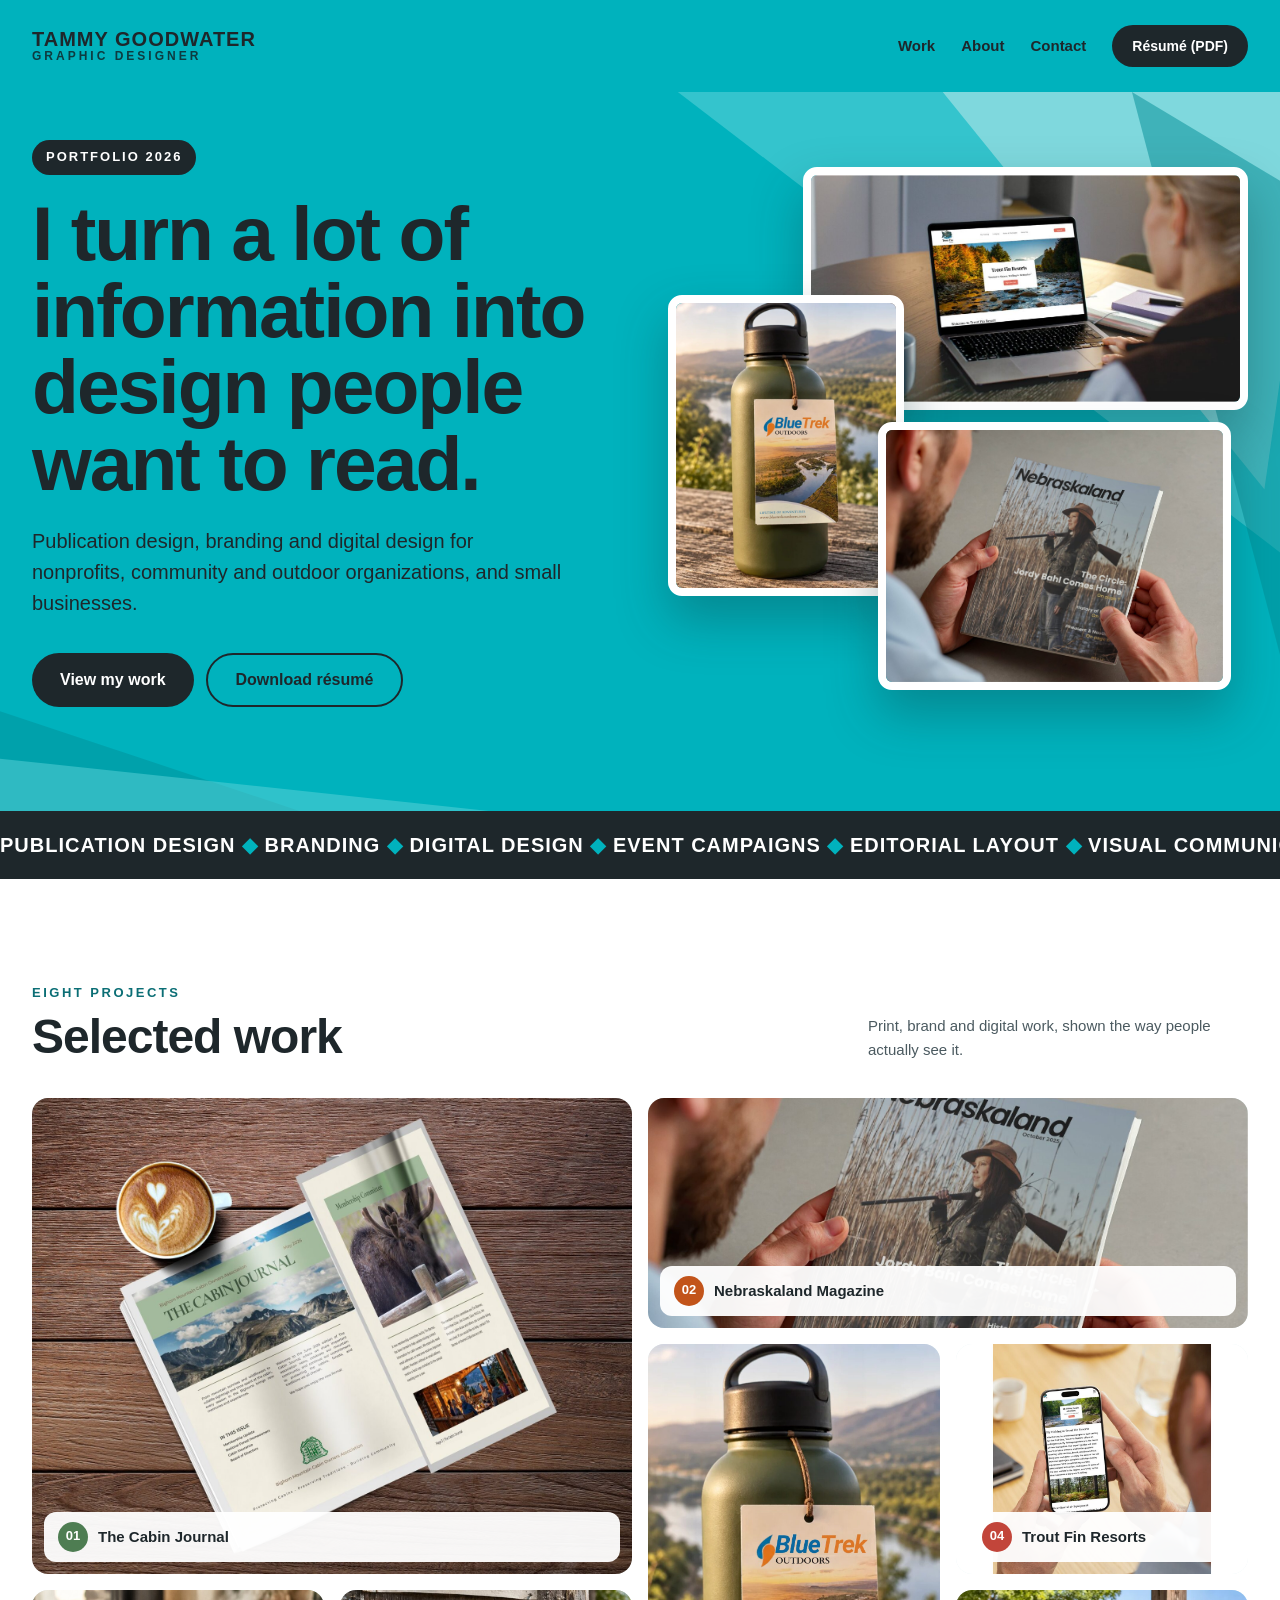
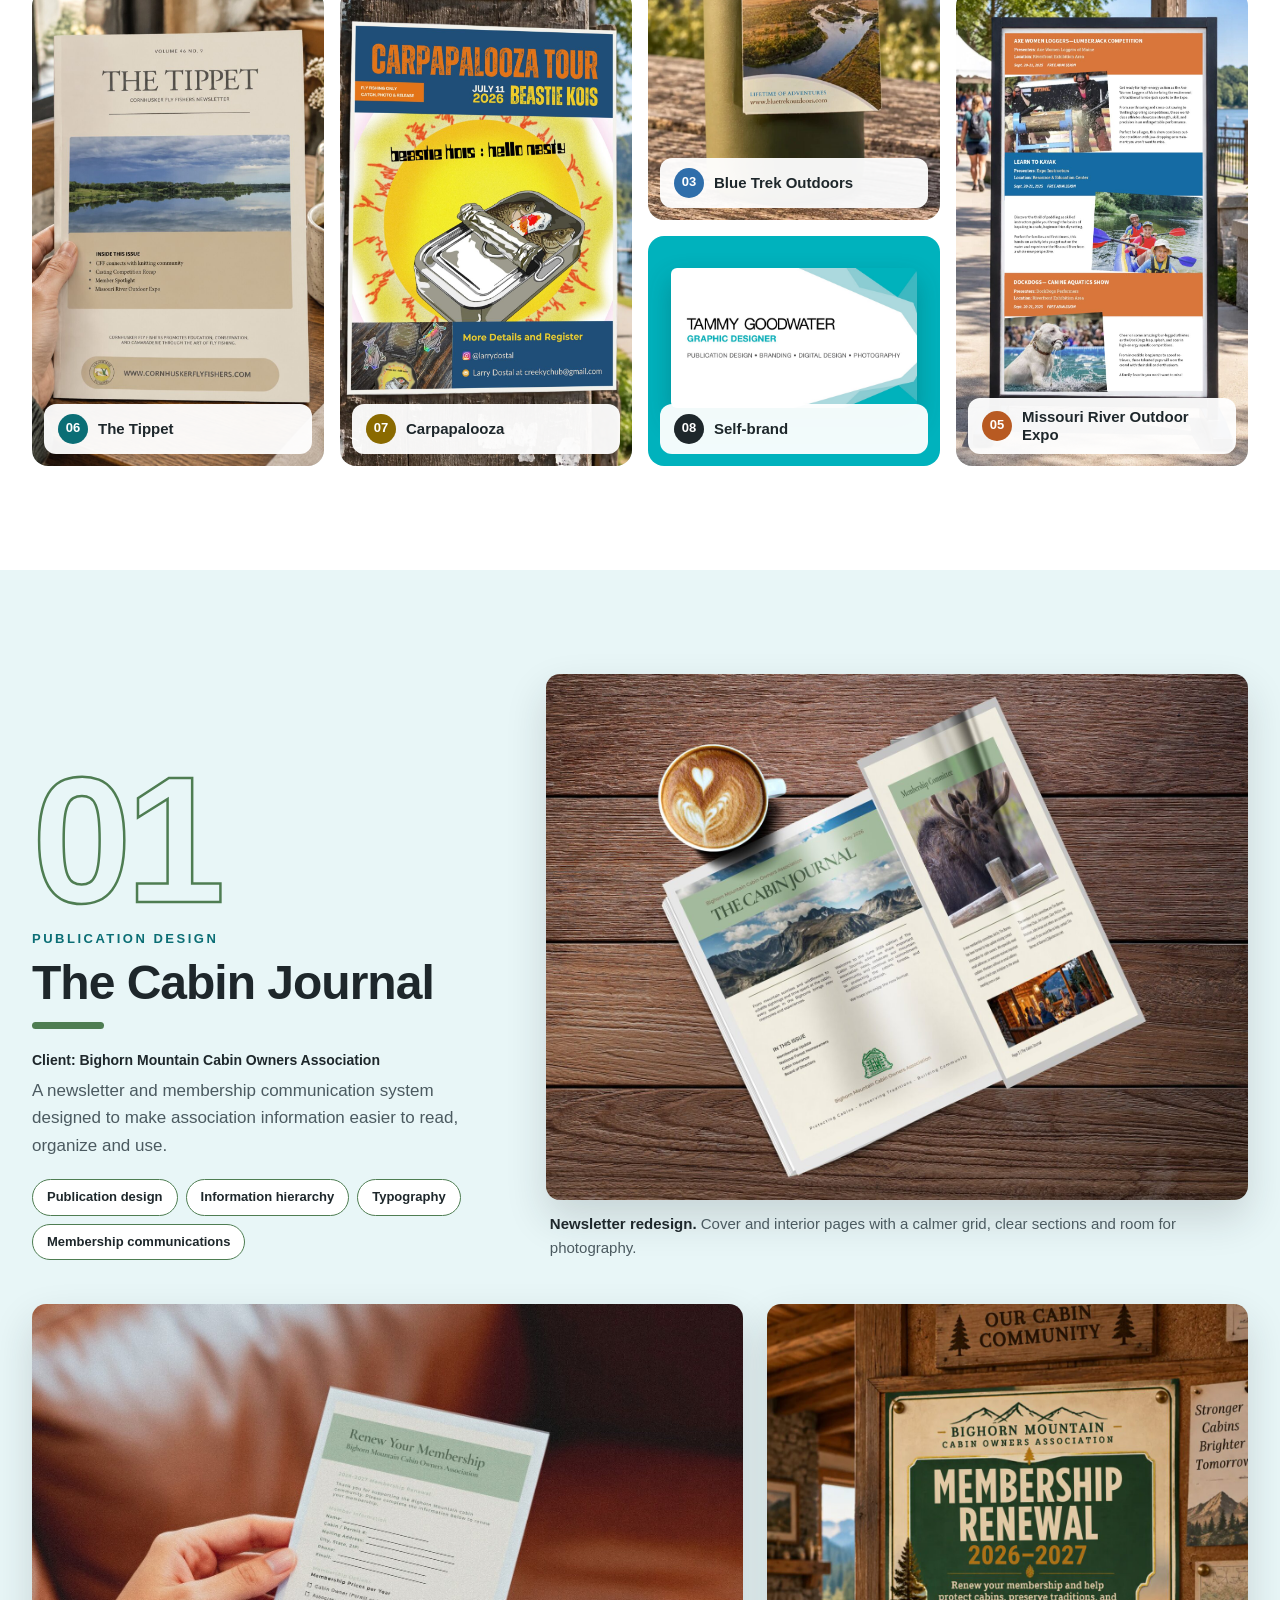
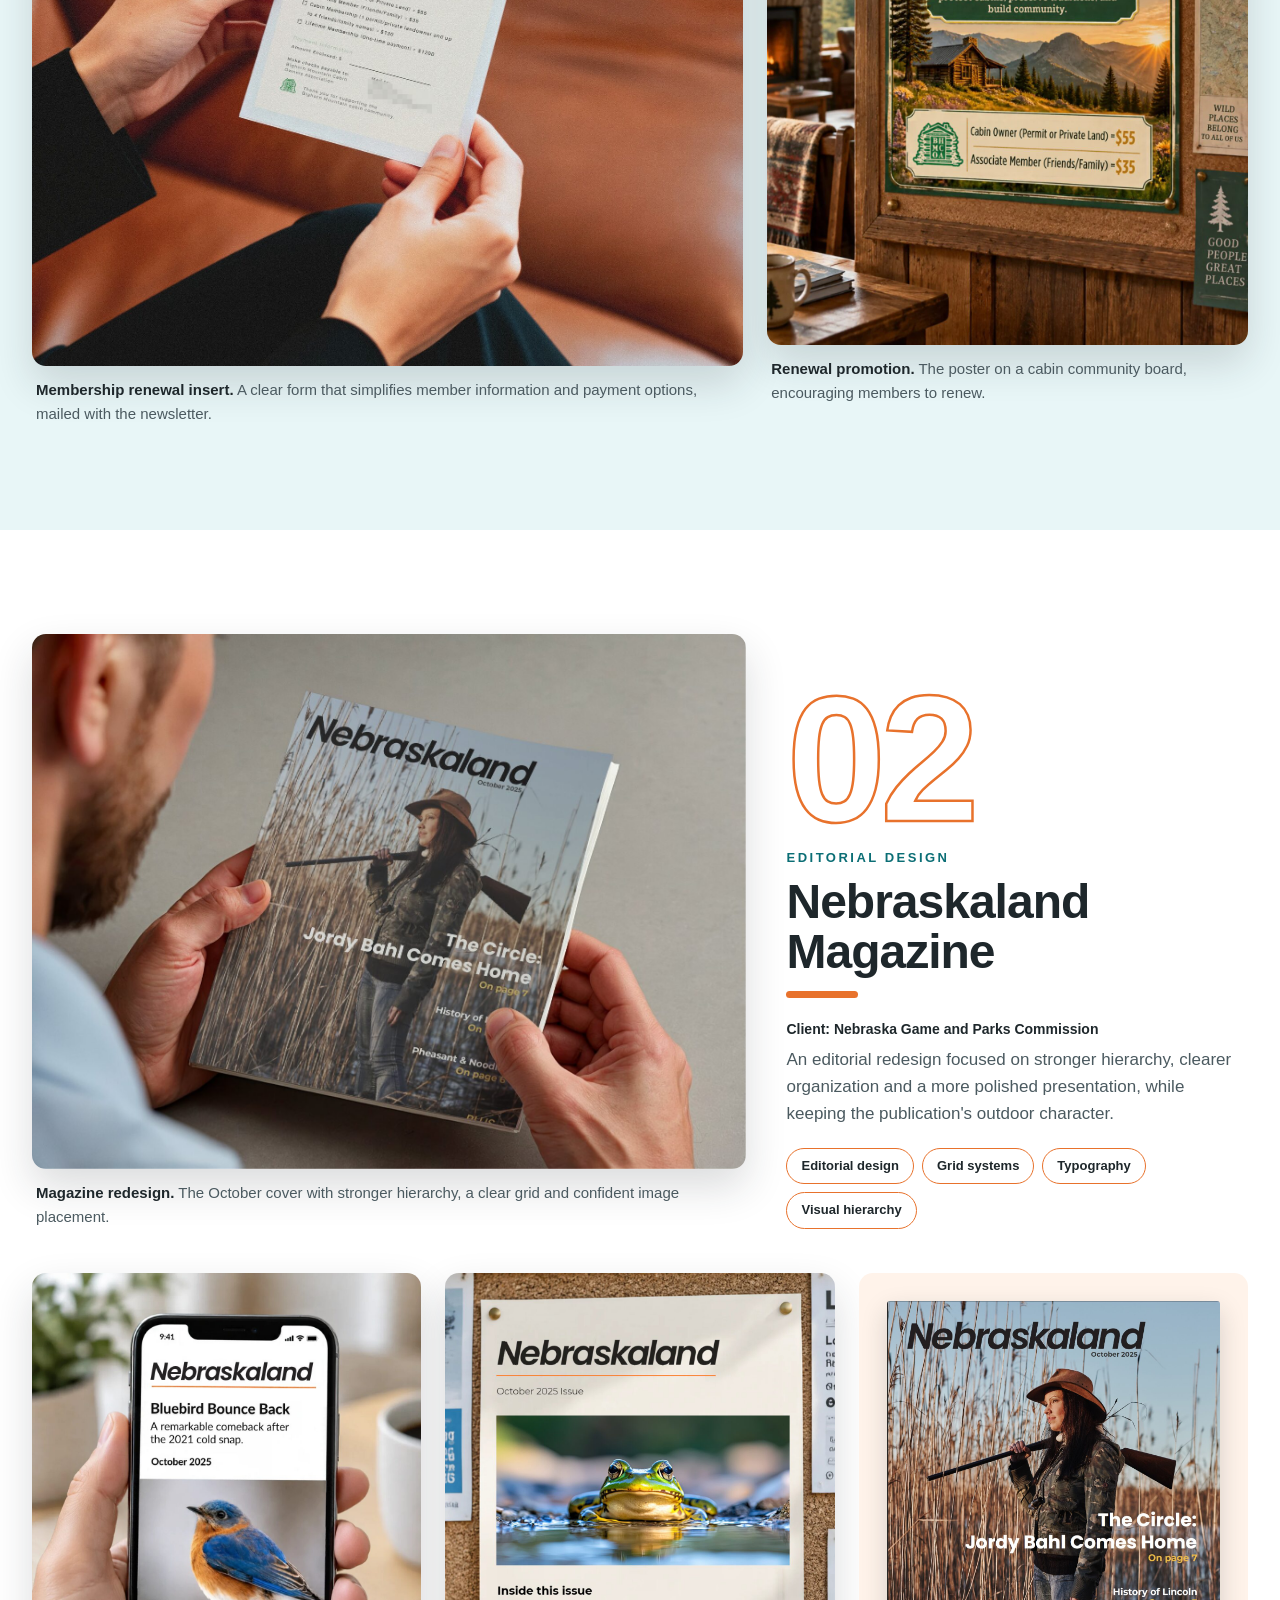
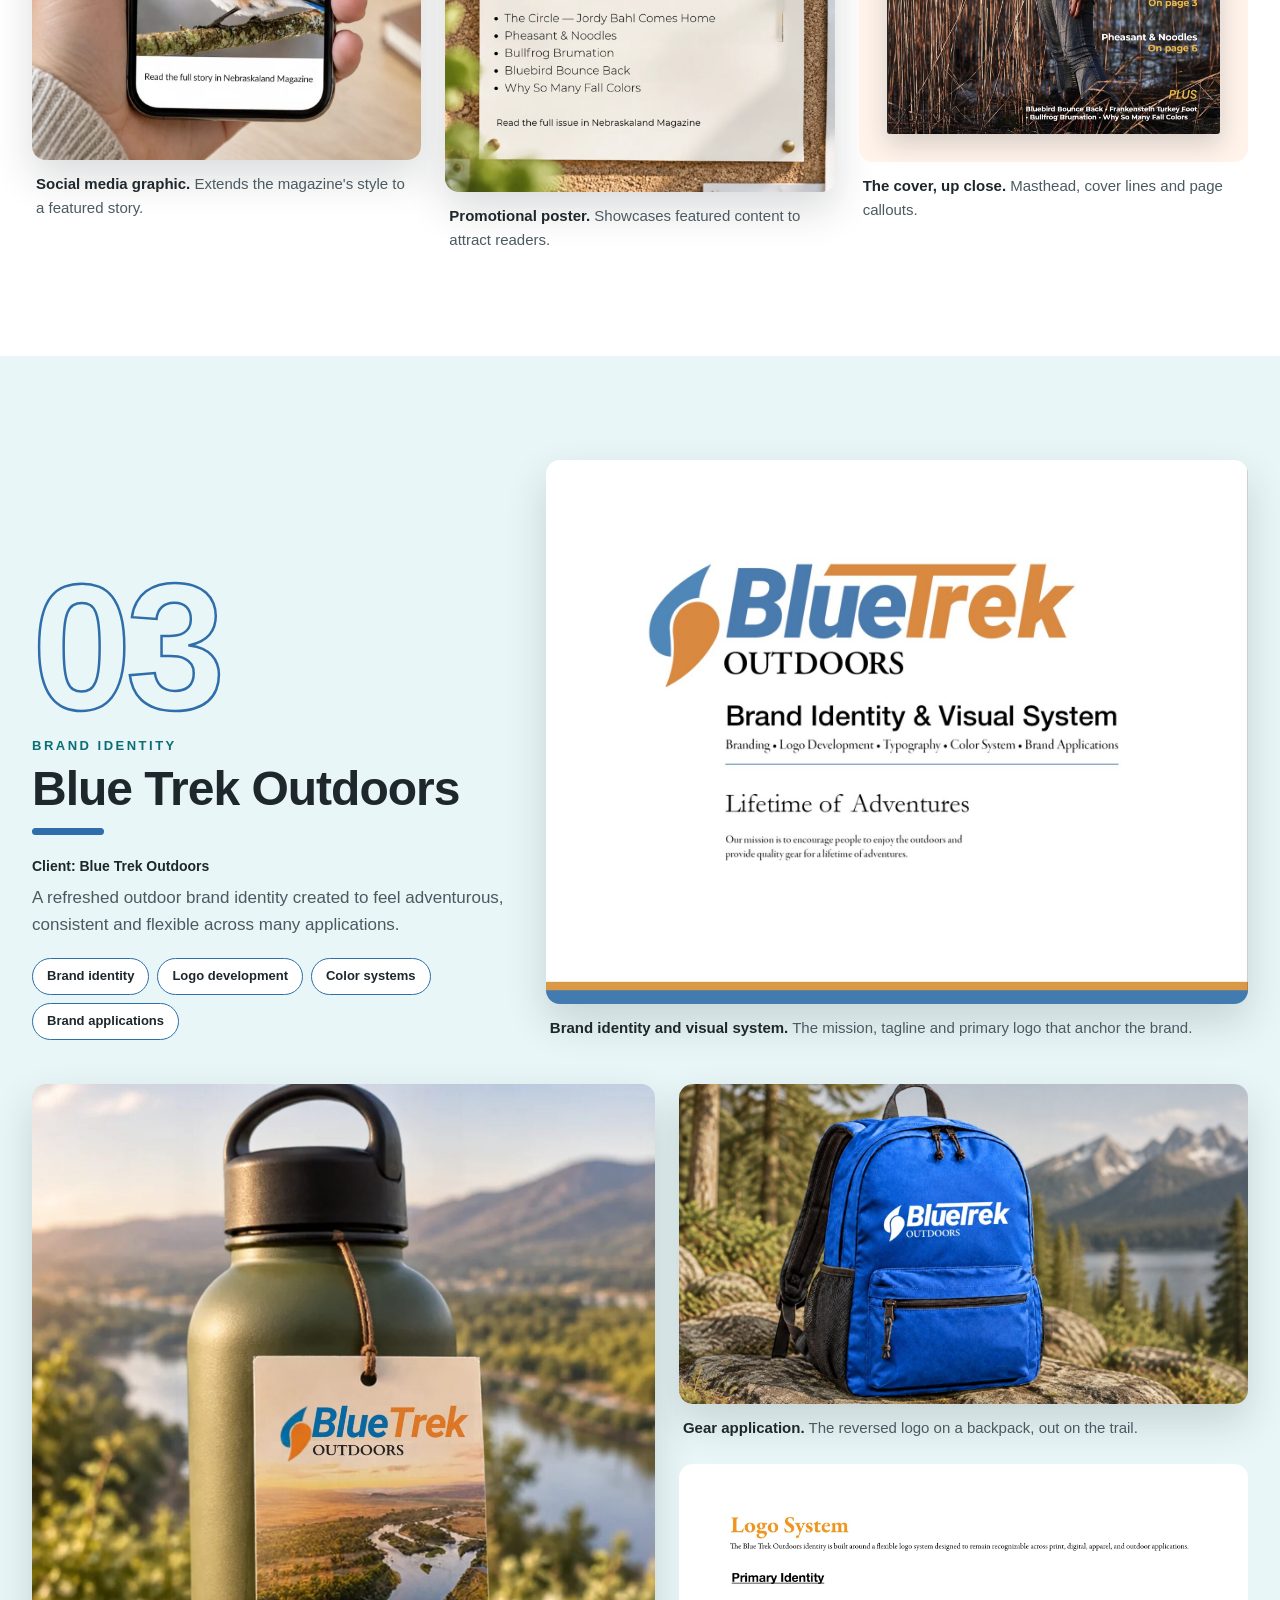
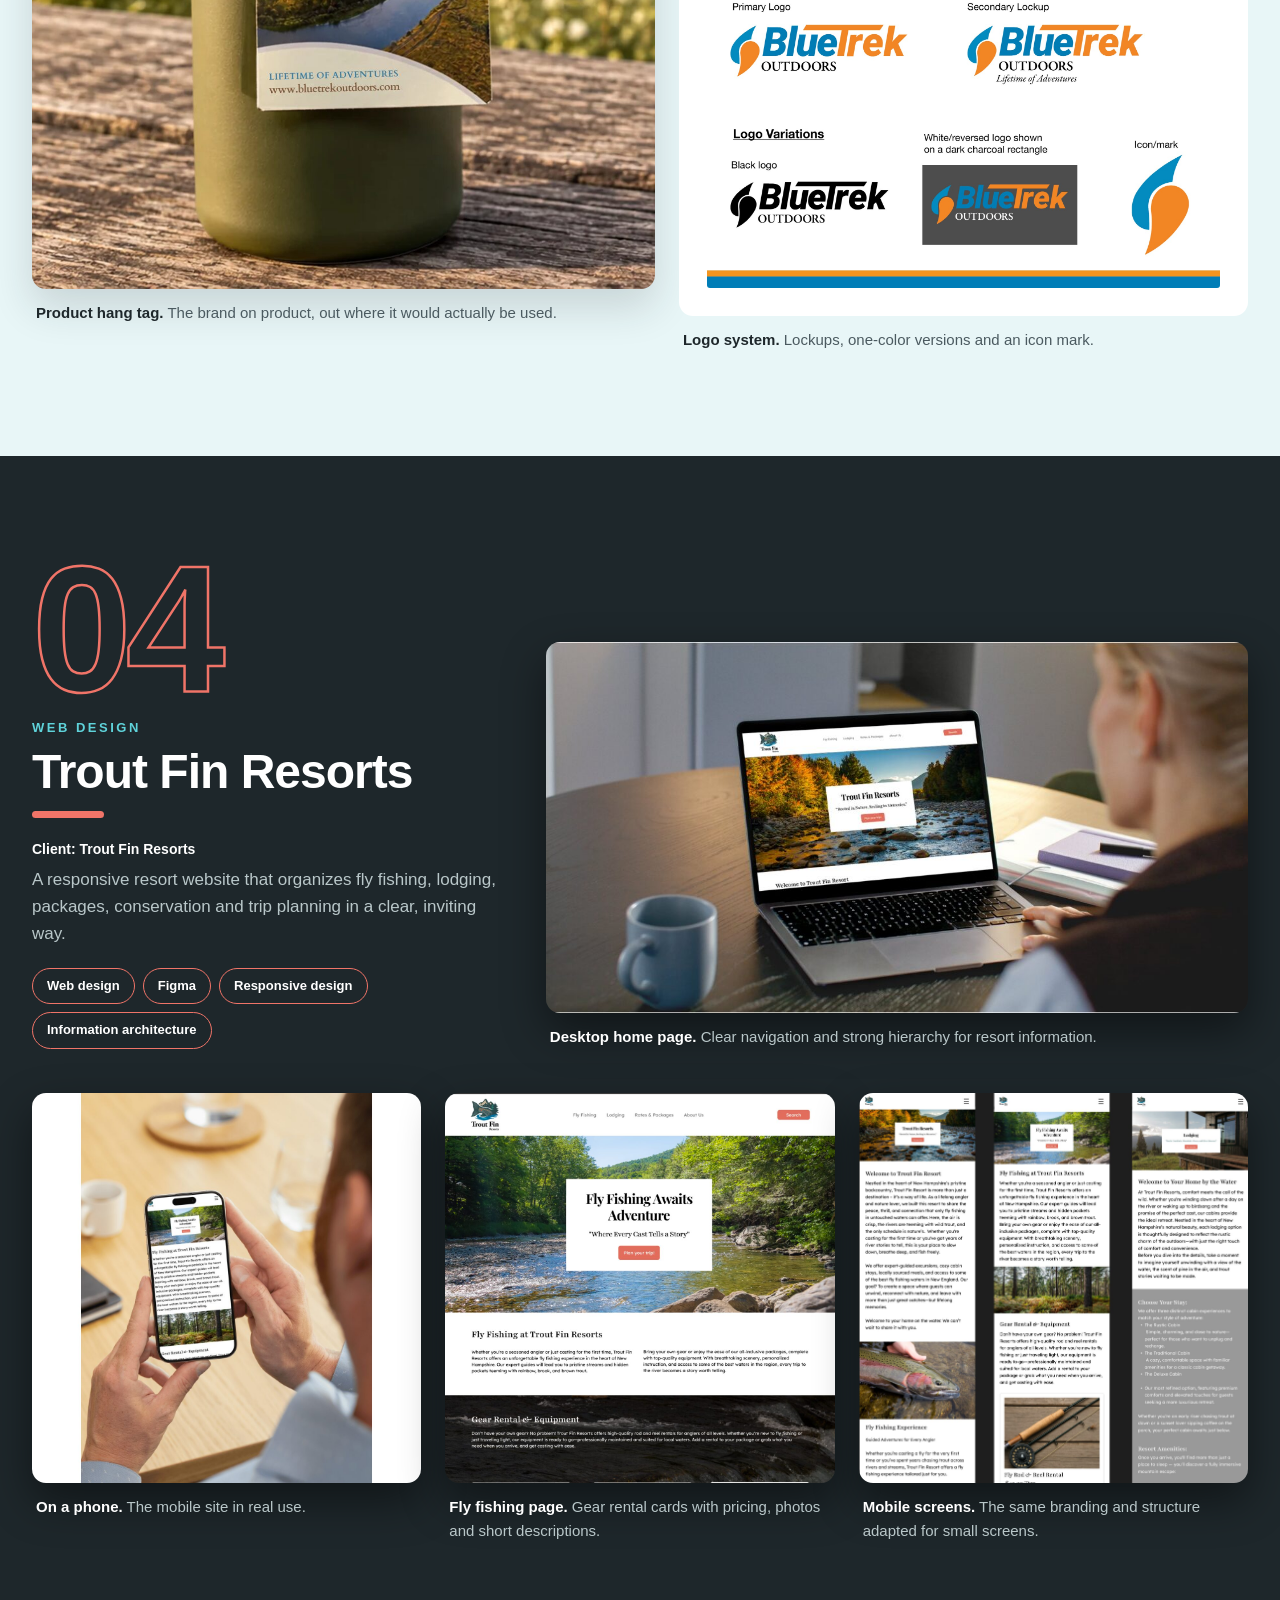
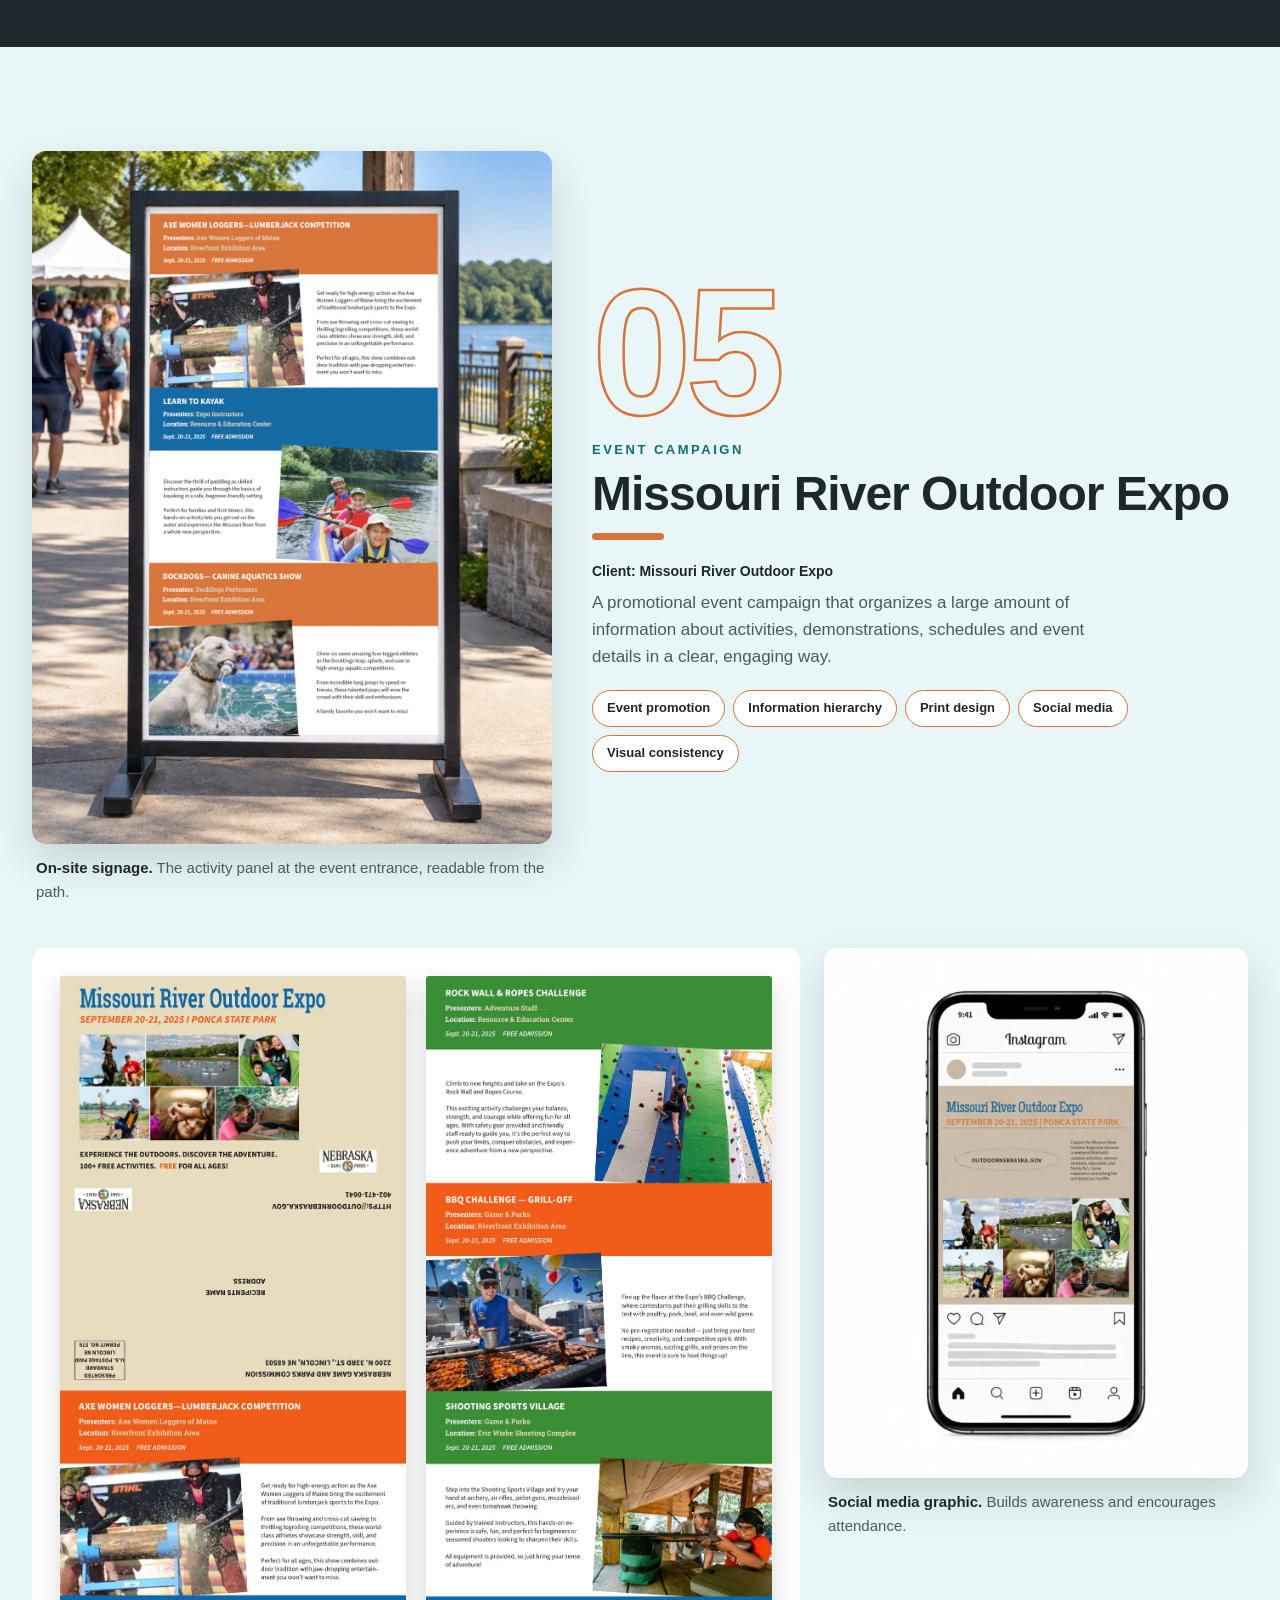
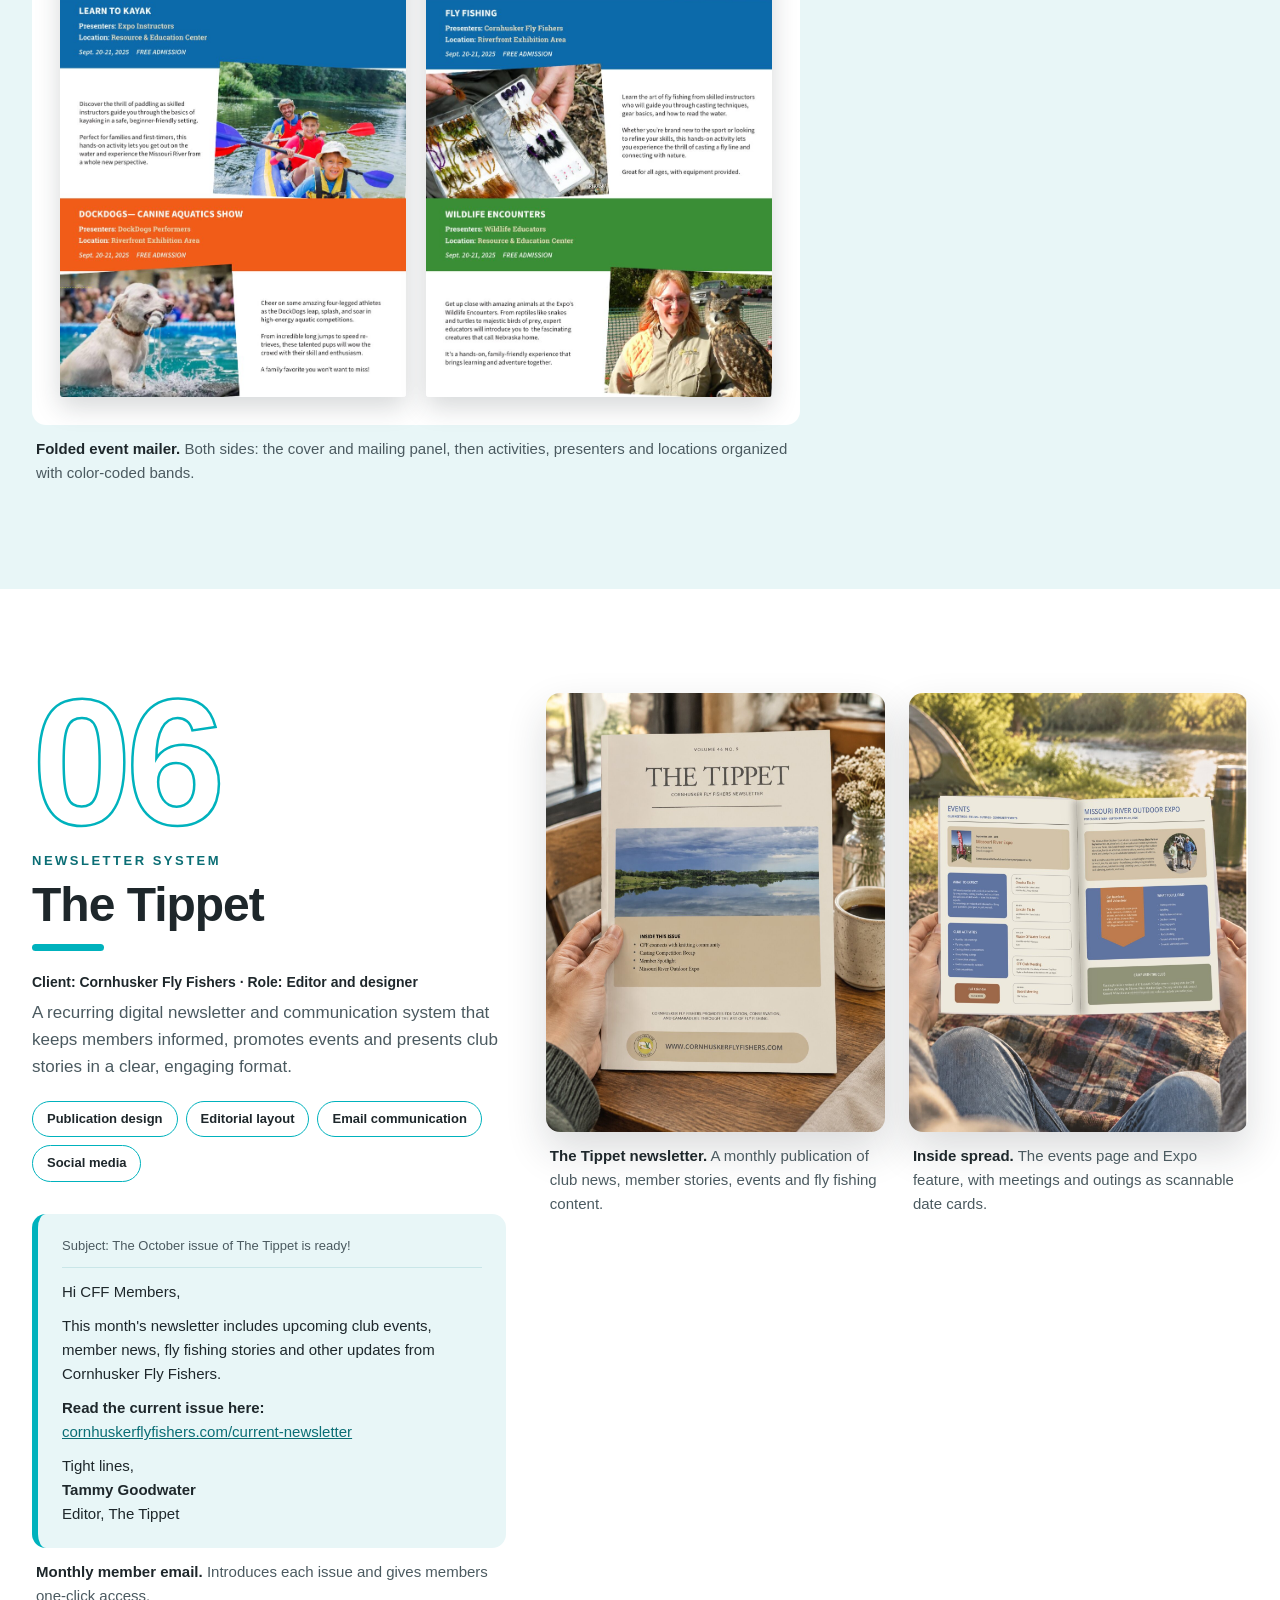
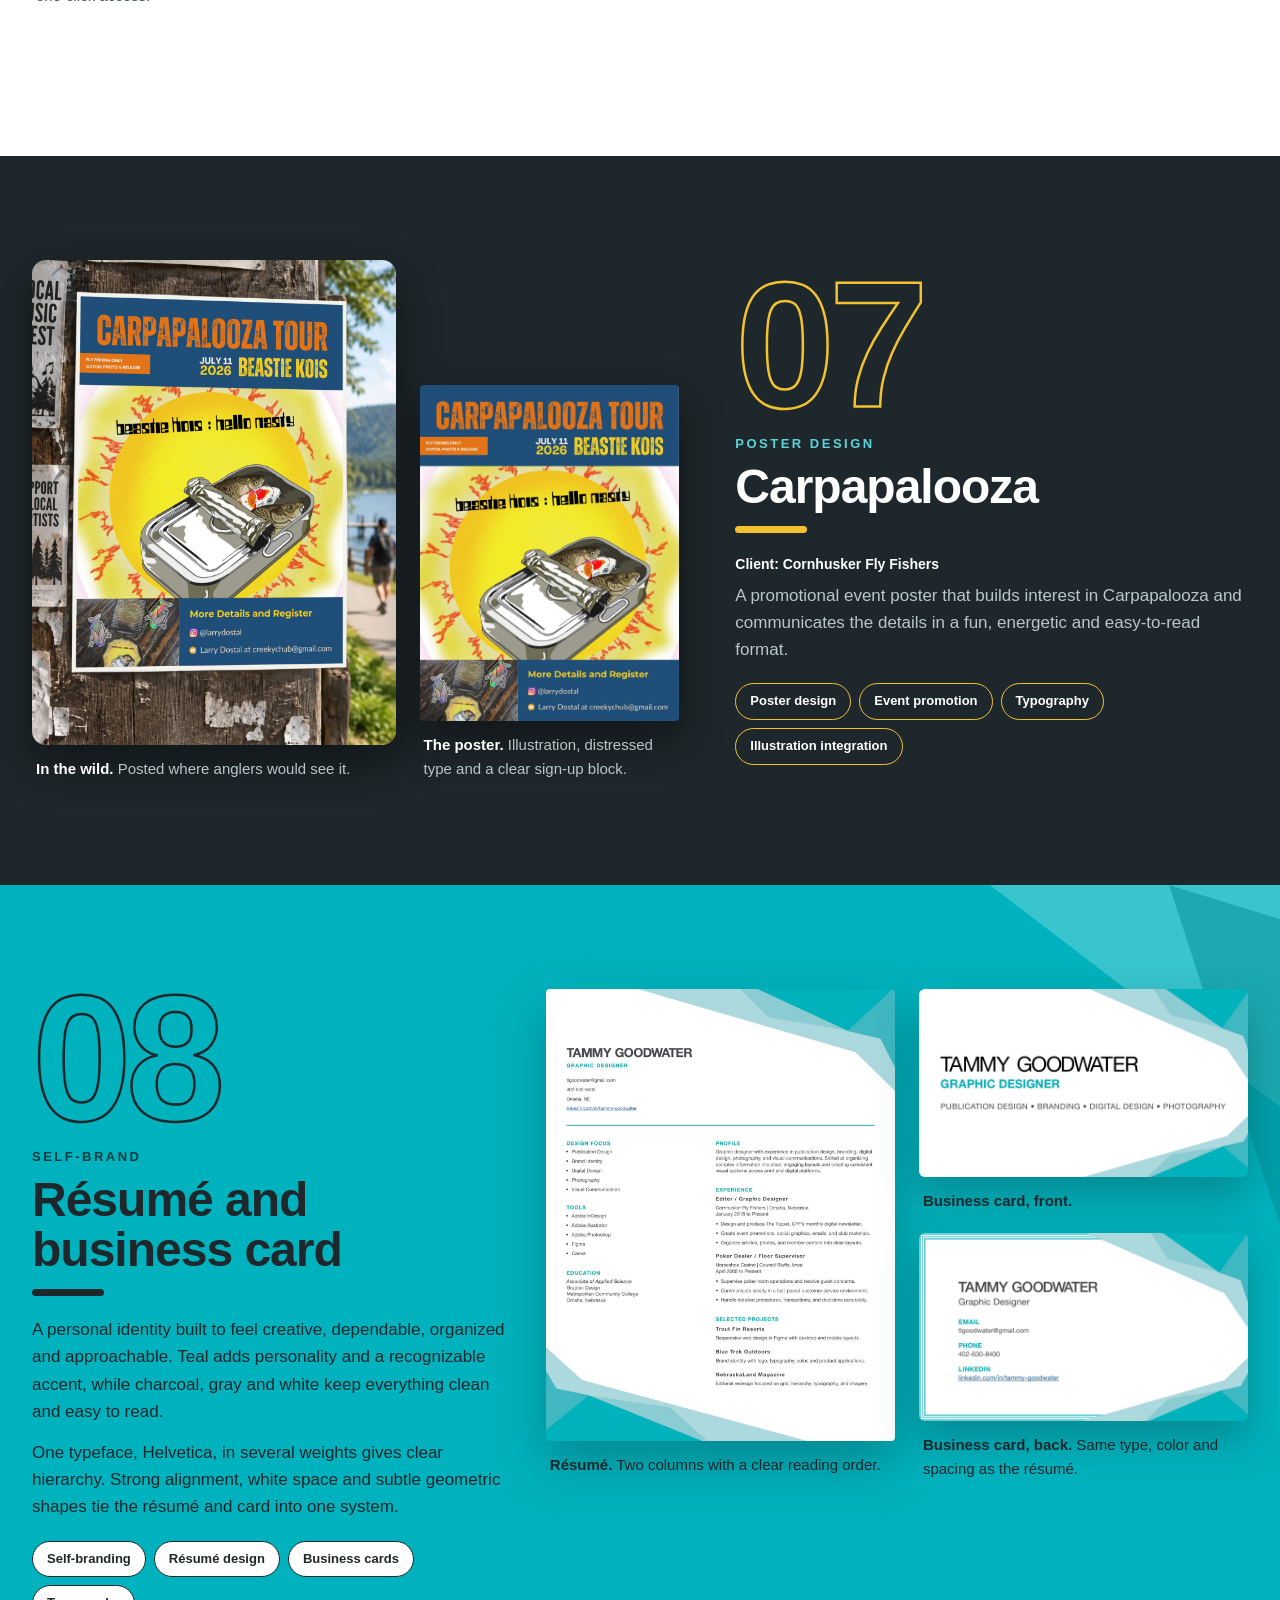
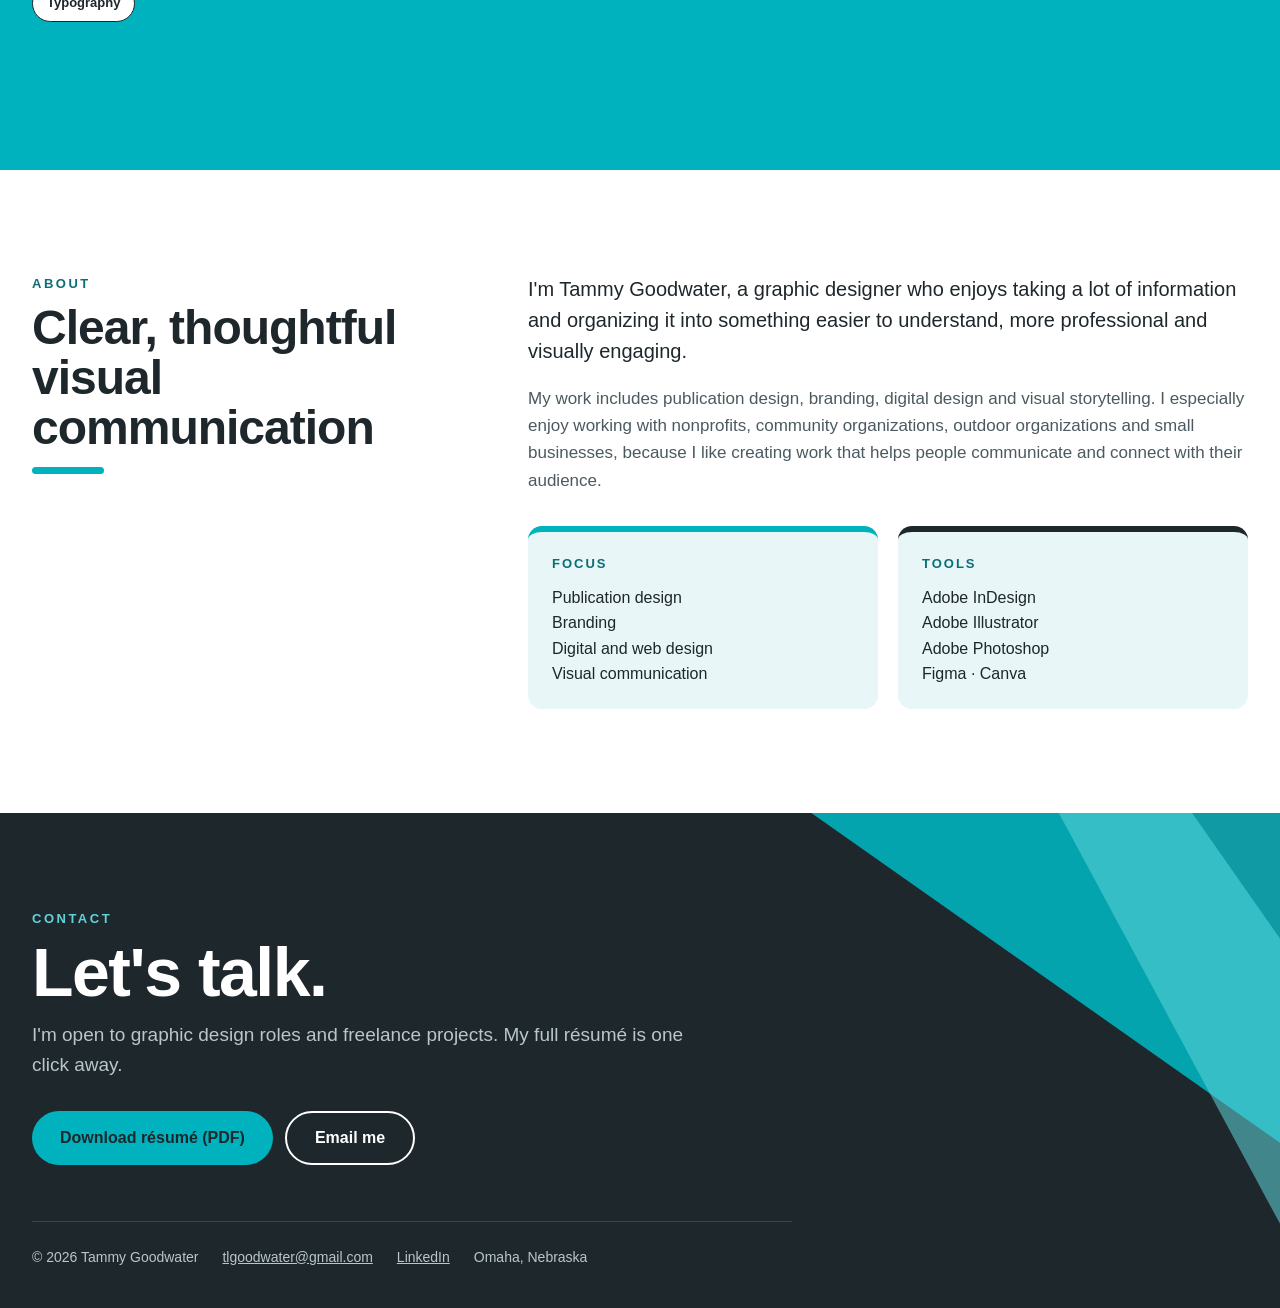
==== commit a0f22140: "Blue Trek: backpack mockup replaces T-shirt Co-Authored-By: Claude Opus 5.5 <noreply@anthropic.com> " ====
--- a/index.html
+++ b/index.html
@@ -256,8 +256,8 @@
         </figure>
         <div style="flex: 1 1 300px; min-width: 0; display: flex; flex-direction: column; gap: 24px">
           <figure class="fig">
-            <img src="images/bluetrek-shirt.jpg" alt="Model wearing a blue Blue Trek T-shirt">
-            <figcaption class="cap"><strong>Apparel application.</strong> The identity on merchandise.</figcaption>
+            <img src="images/bluetrek-backpack.jpg" alt="Blue backpack with the white Blue Trek Outdoors logo on a rock overlooking a mountain lake">
+            <figcaption class="cap"><strong>Gear application.</strong> The reversed logo on a backpack, out on the trail.</figcaption>
           </figure>
           <figure class="fig">
             <div class="mat"><img src="images/bluetrek-logo-system.jpg" alt="Blue Trek logo system: primary logo, secondary lockup, black, reversed and icon versions" style="width: 100%; height: auto; box-shadow: none"></div>
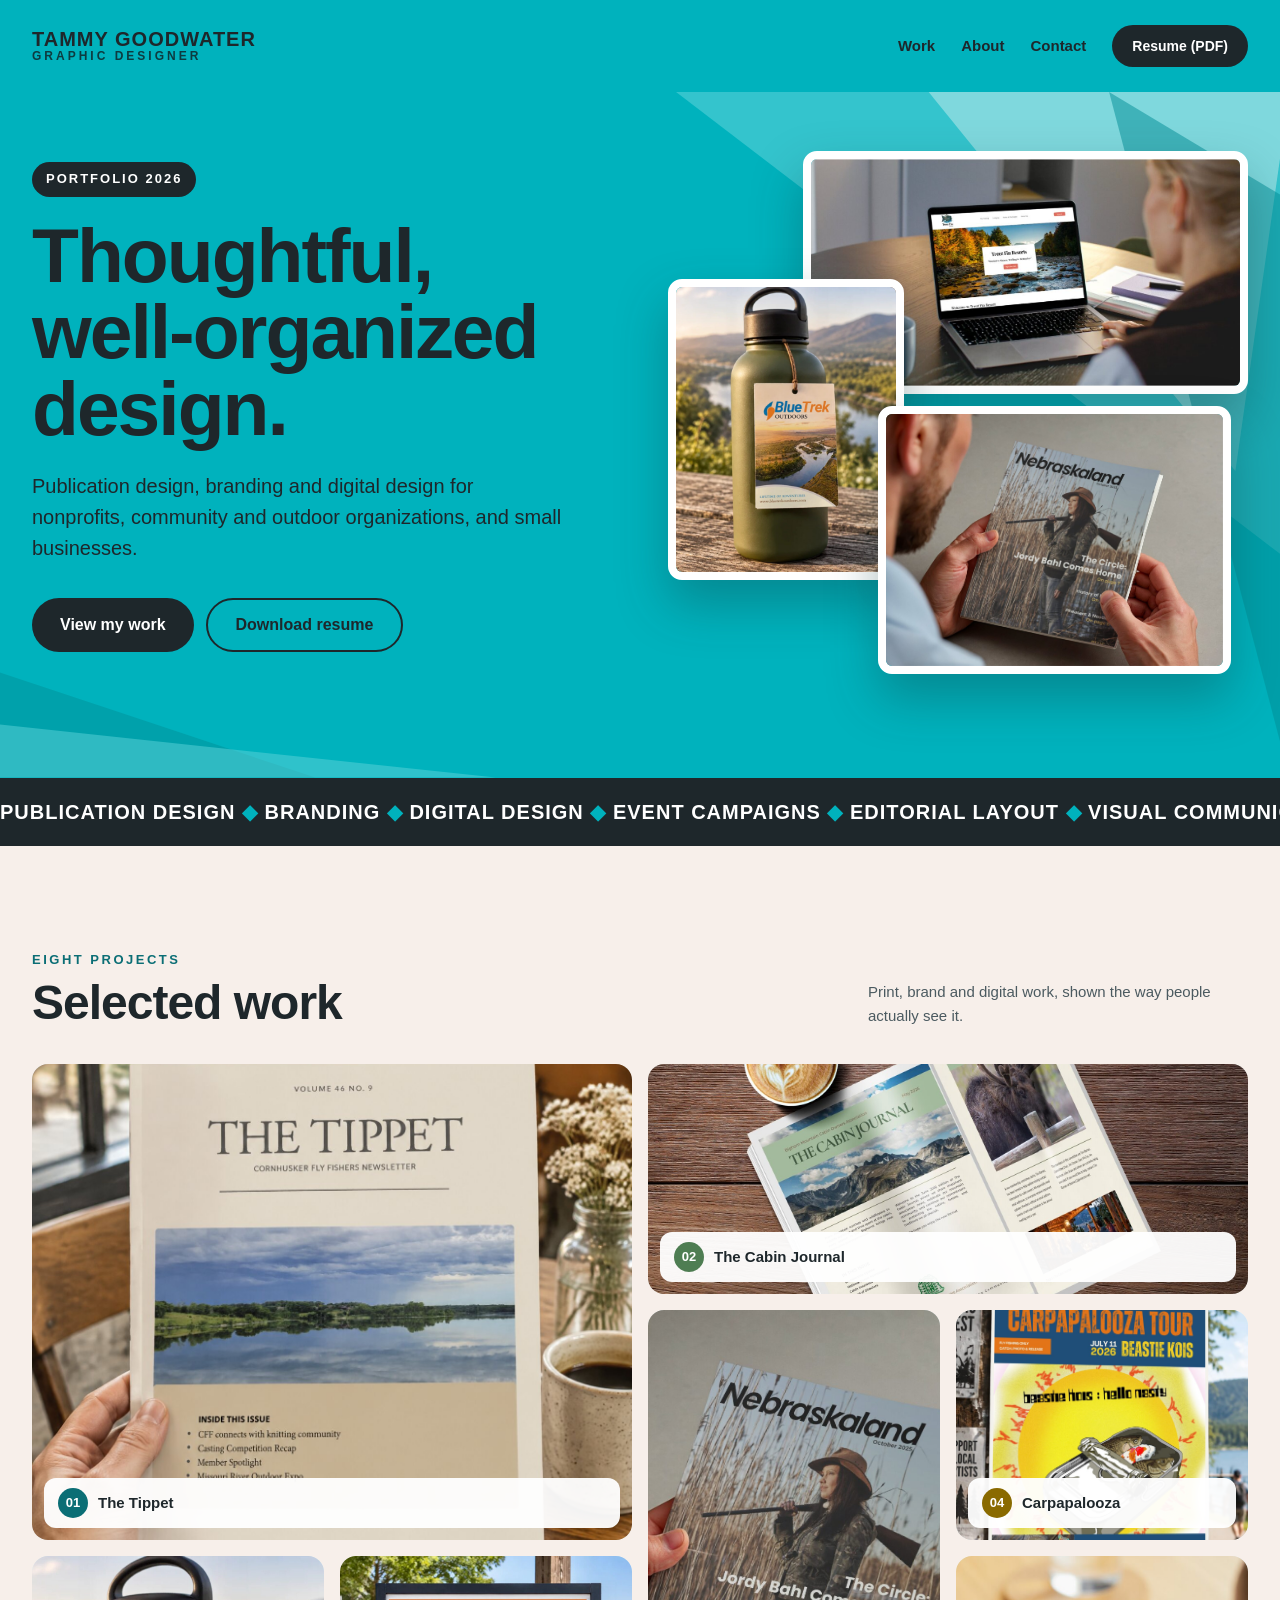
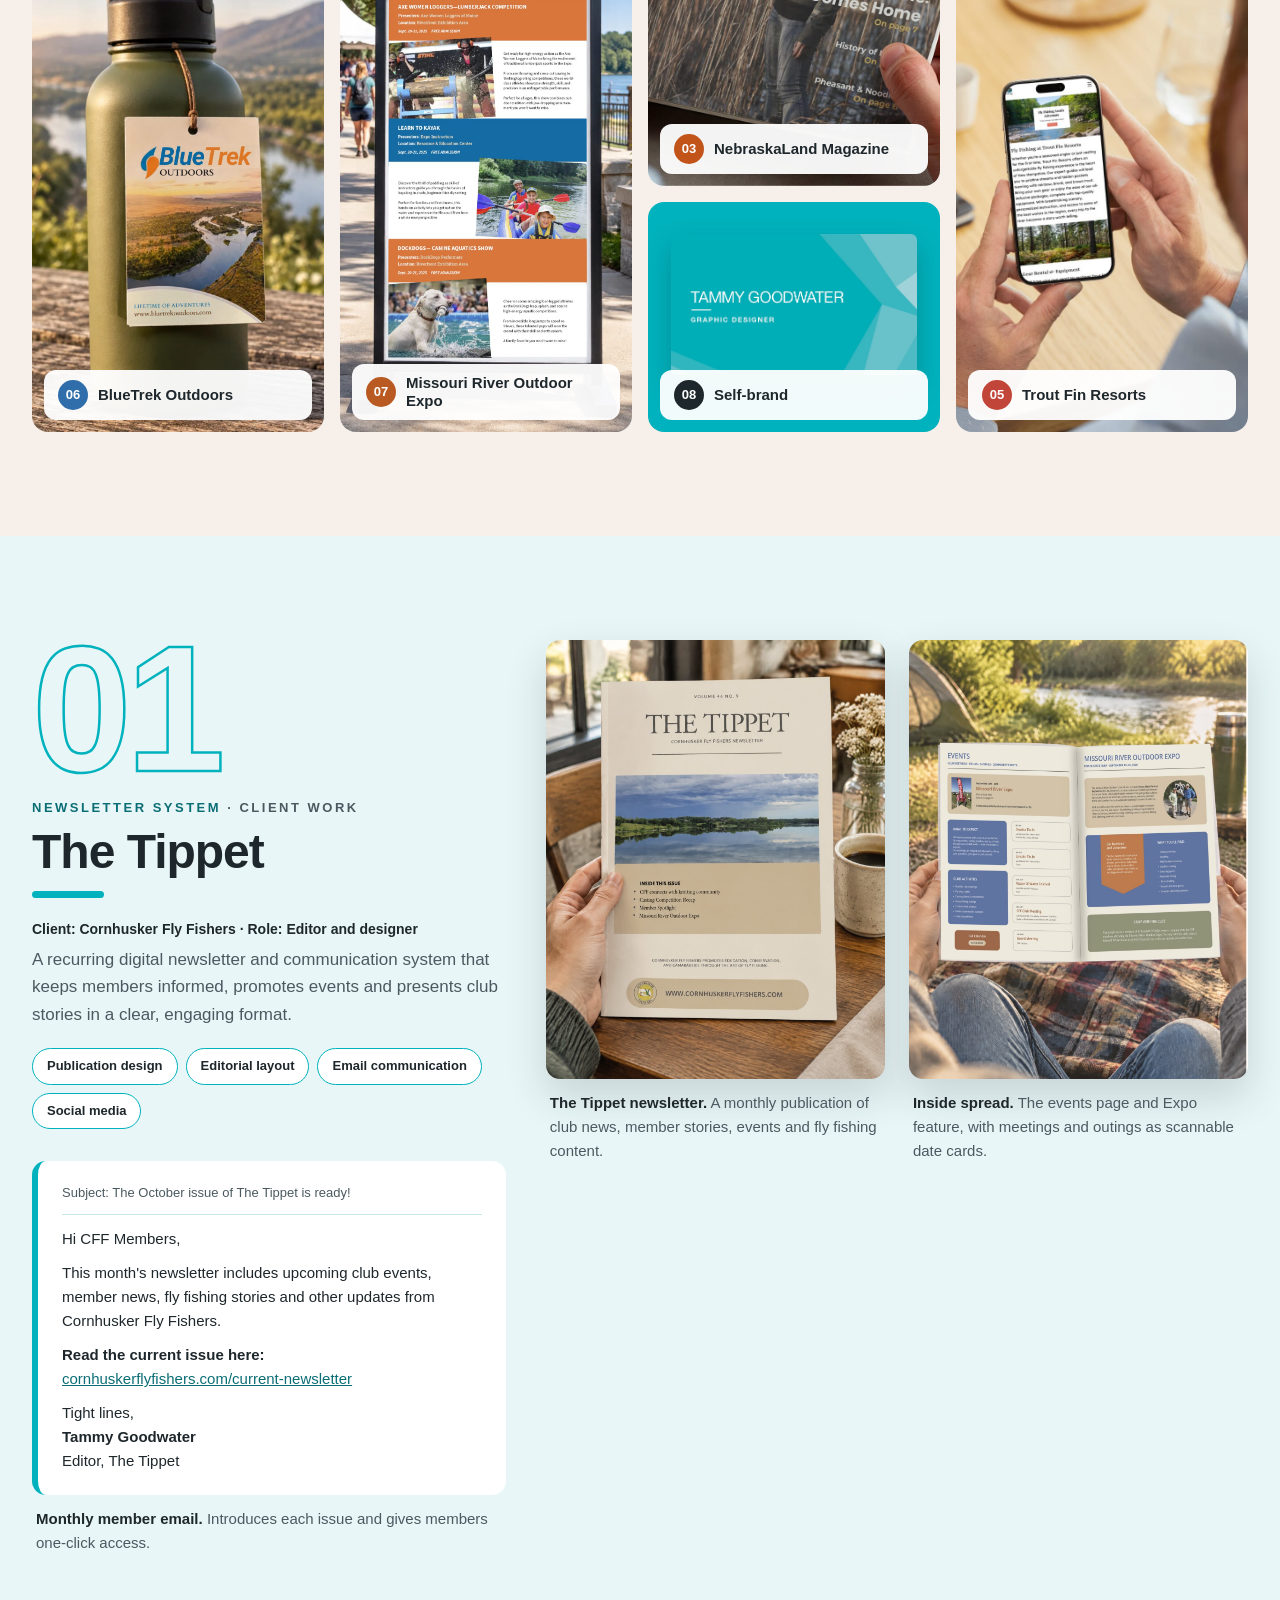
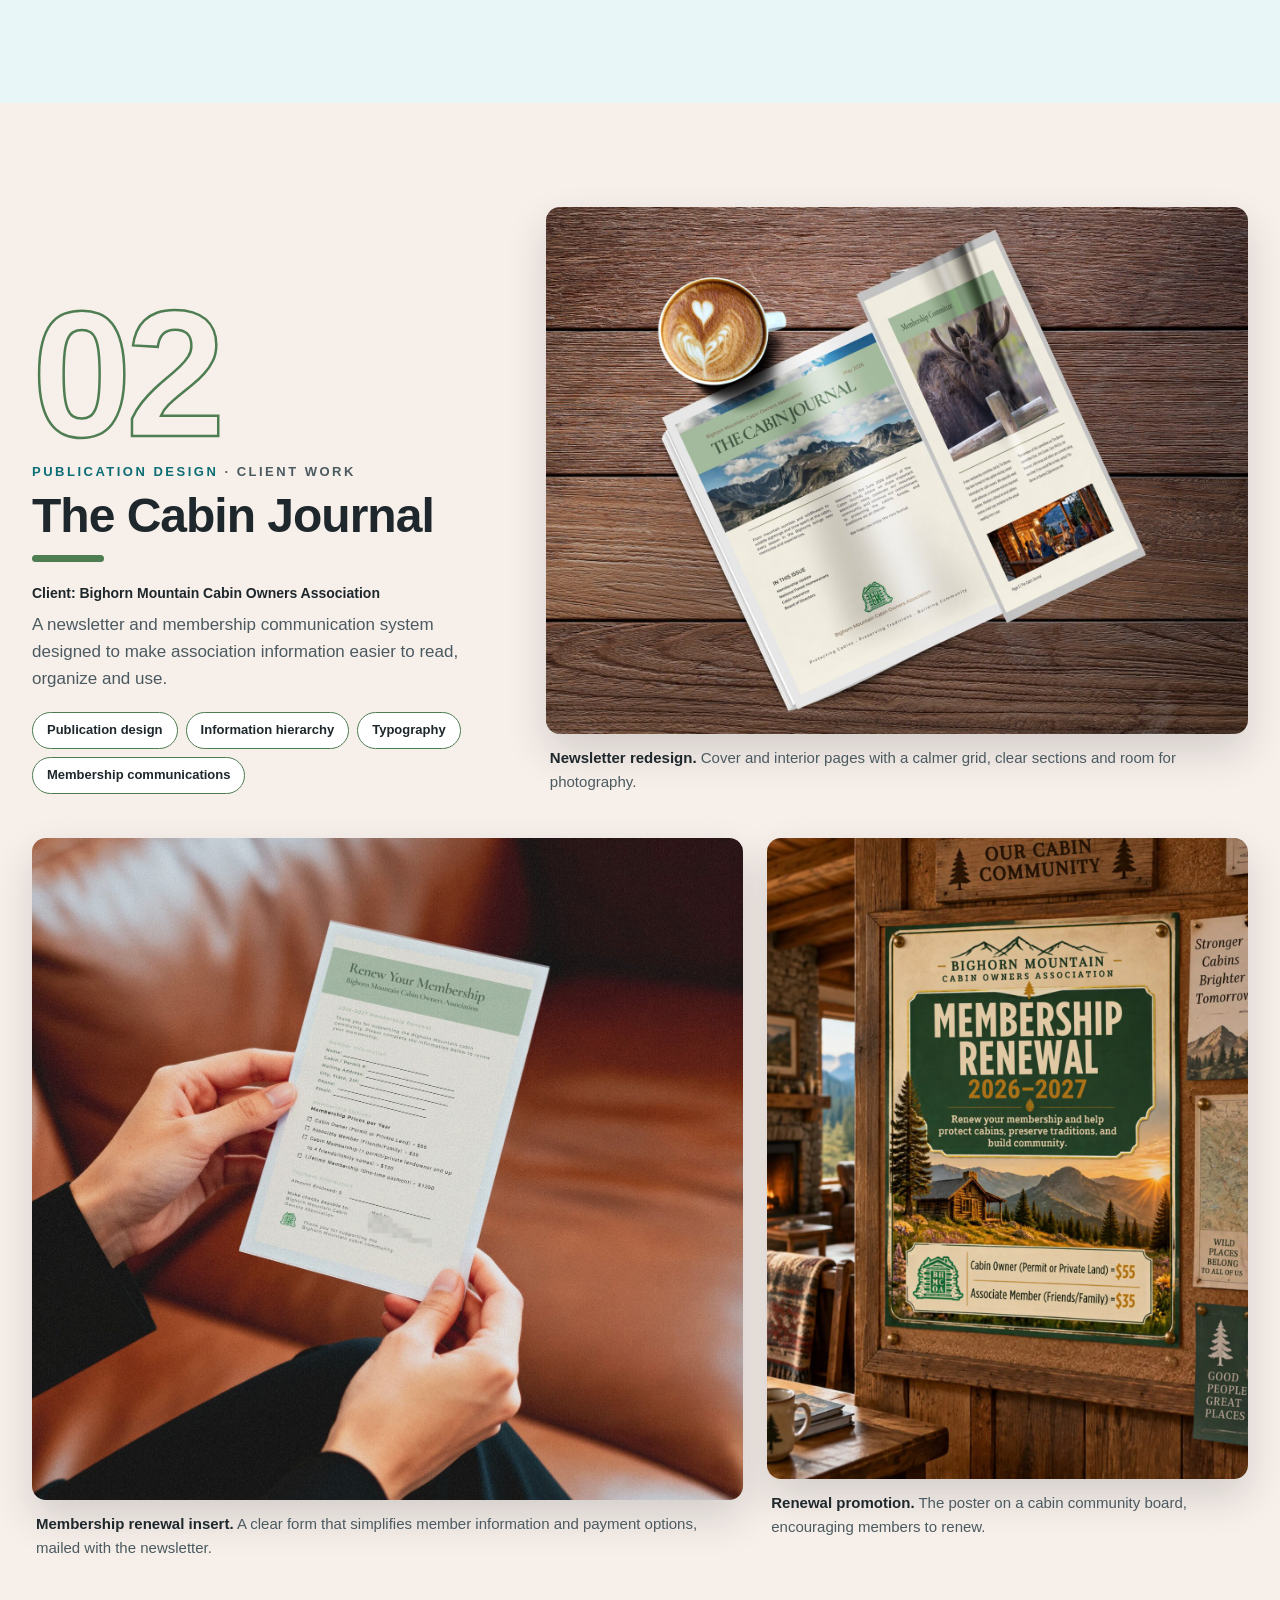
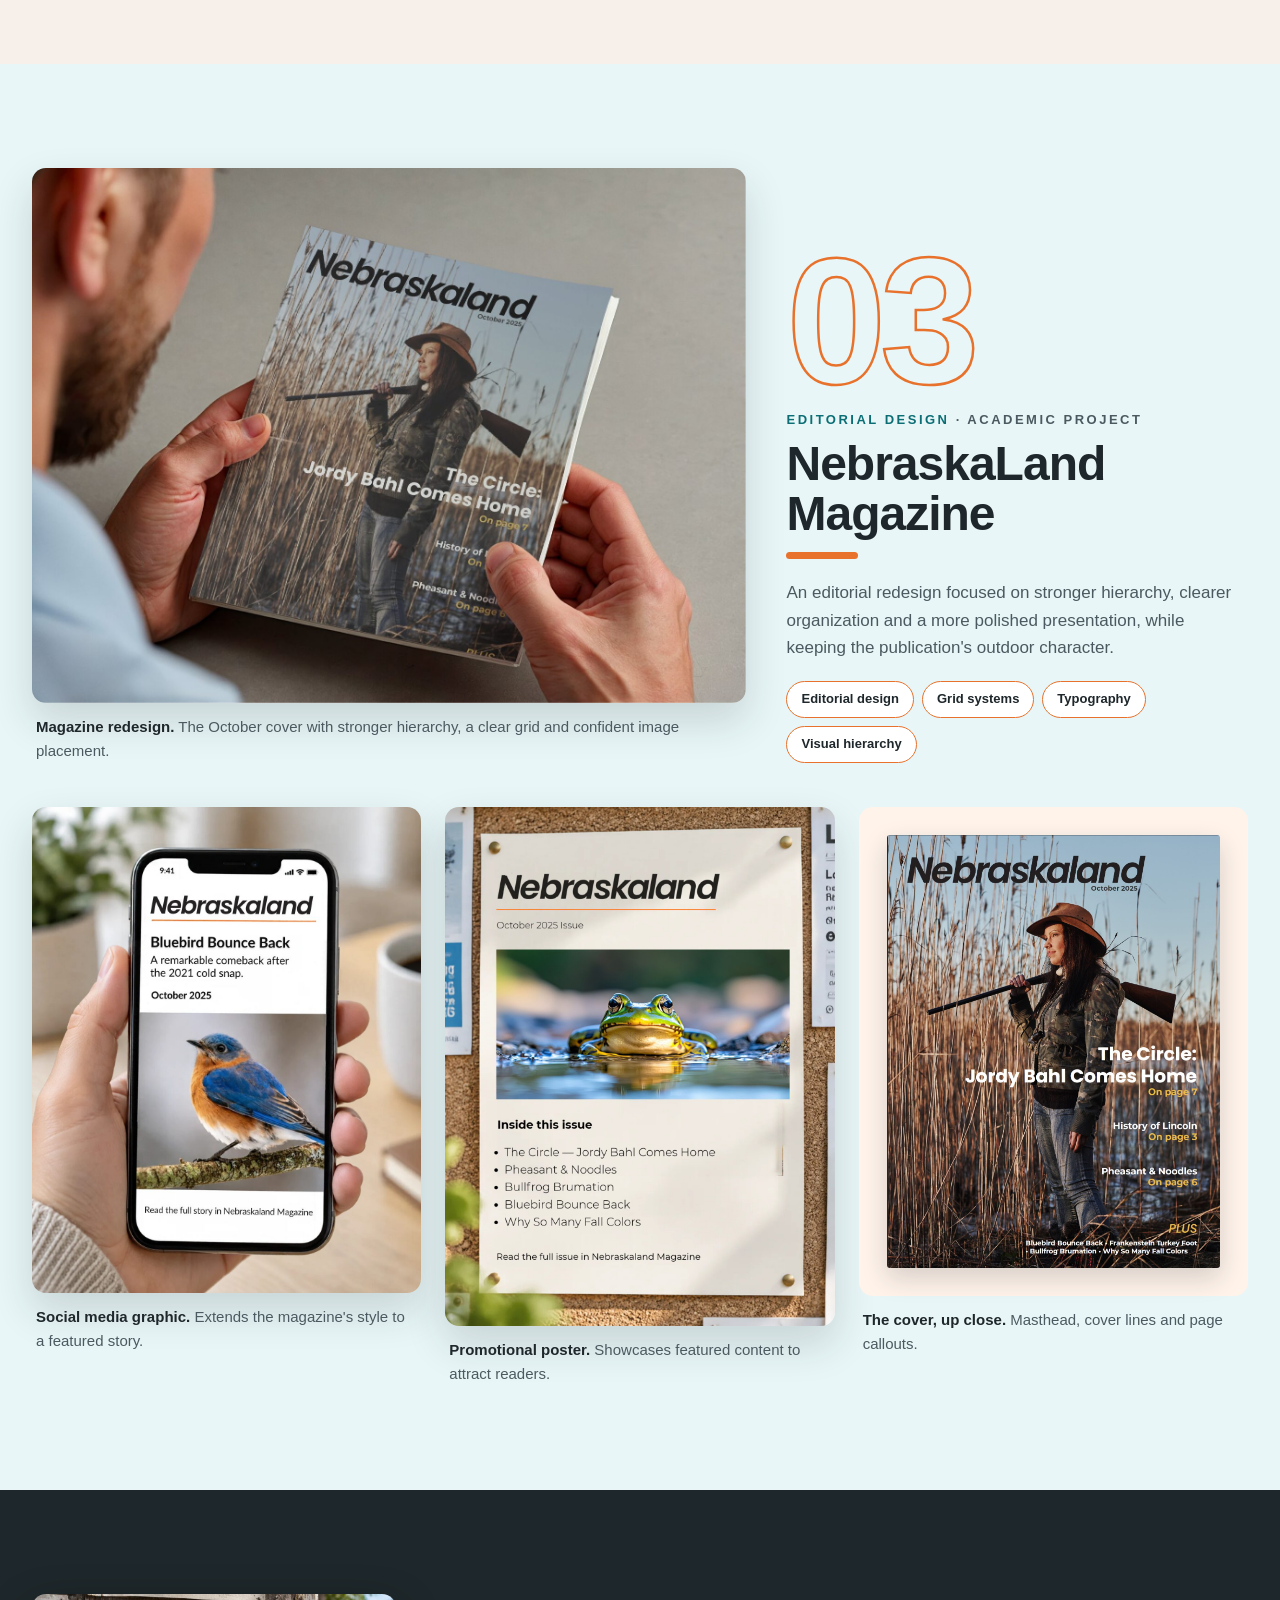
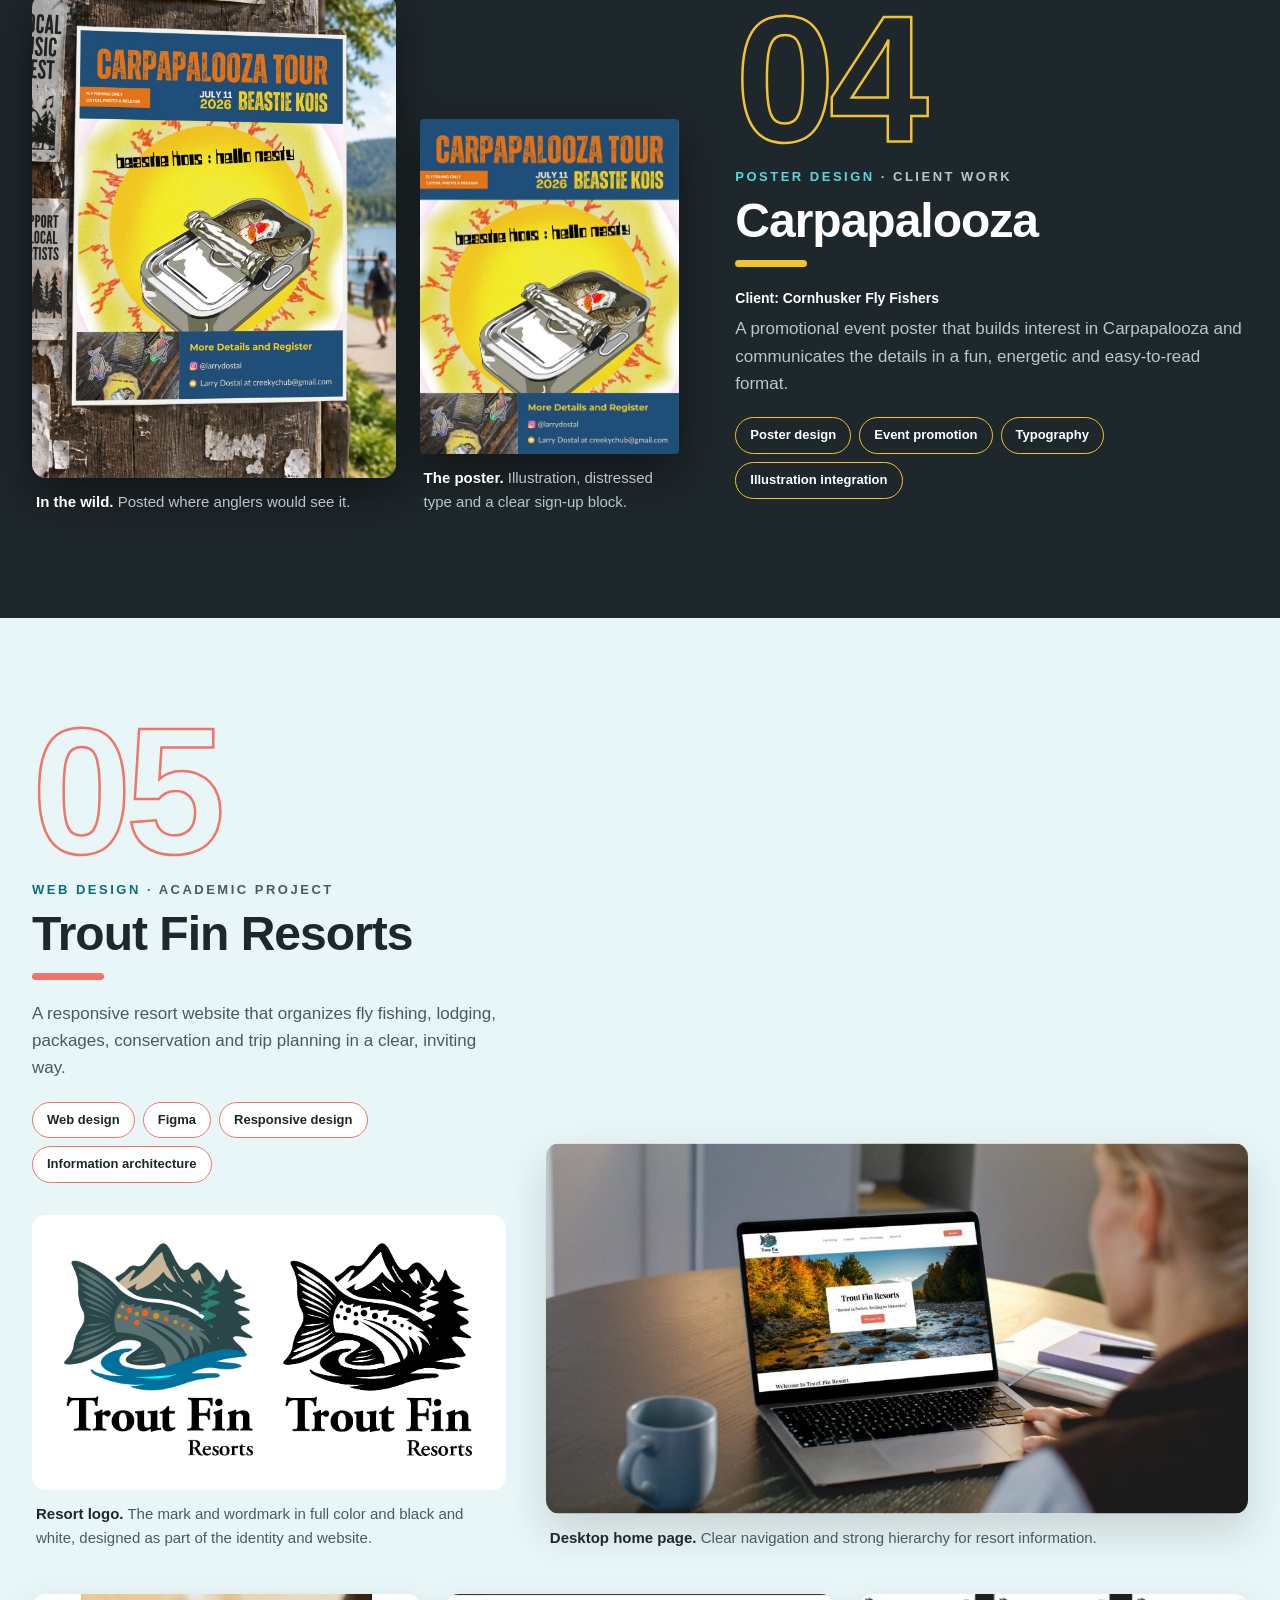
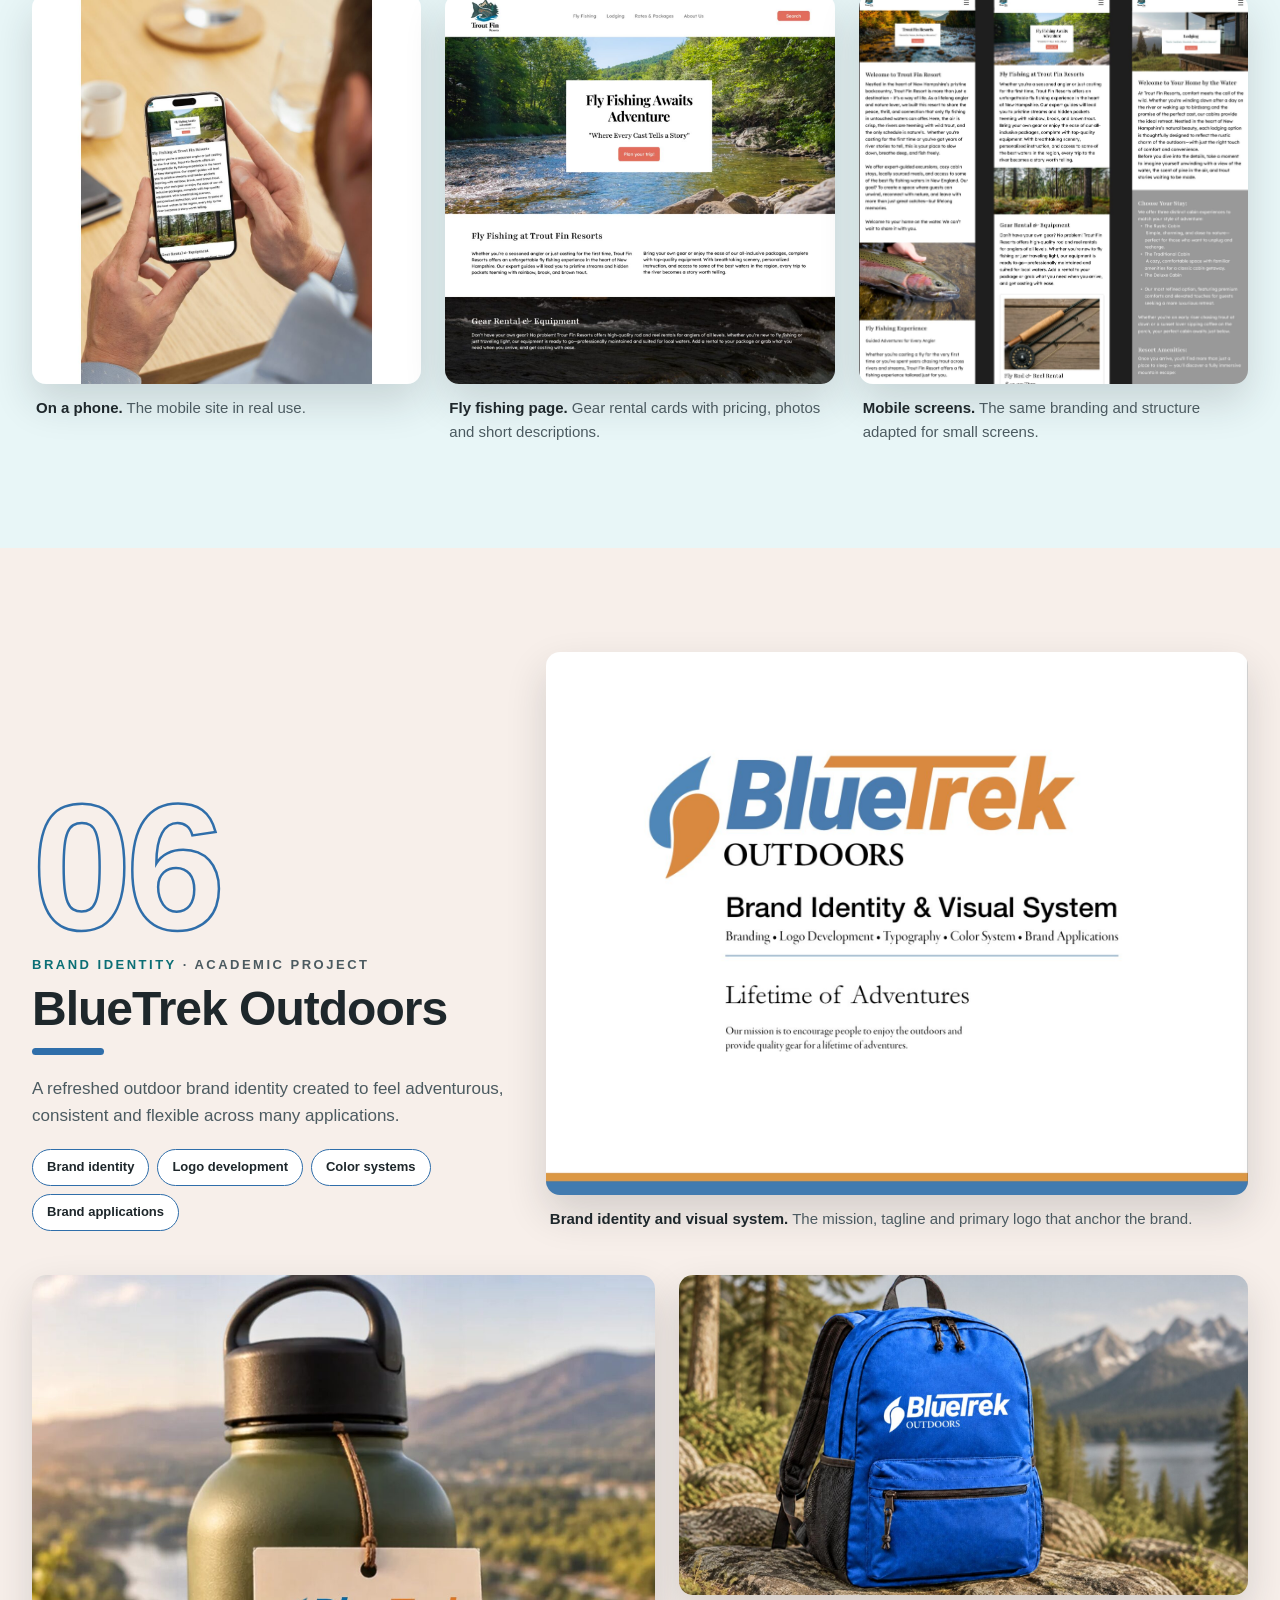
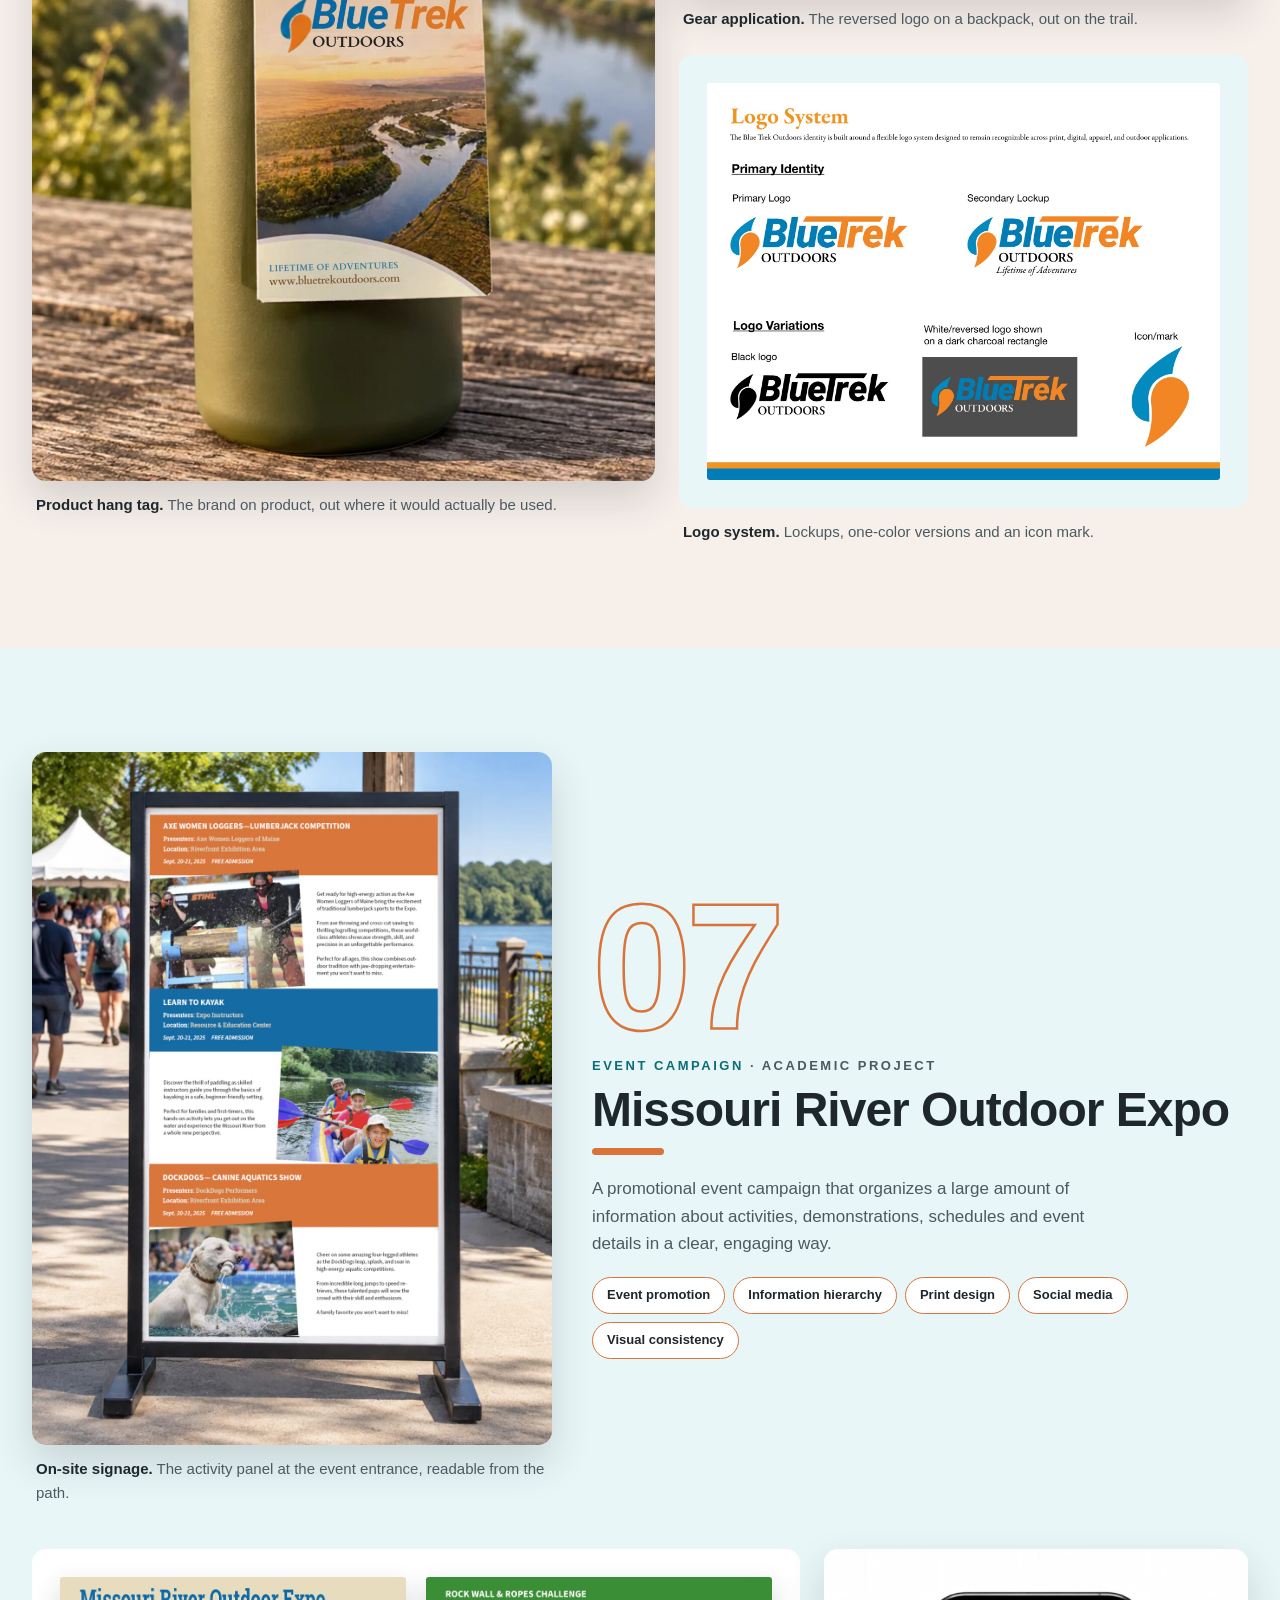
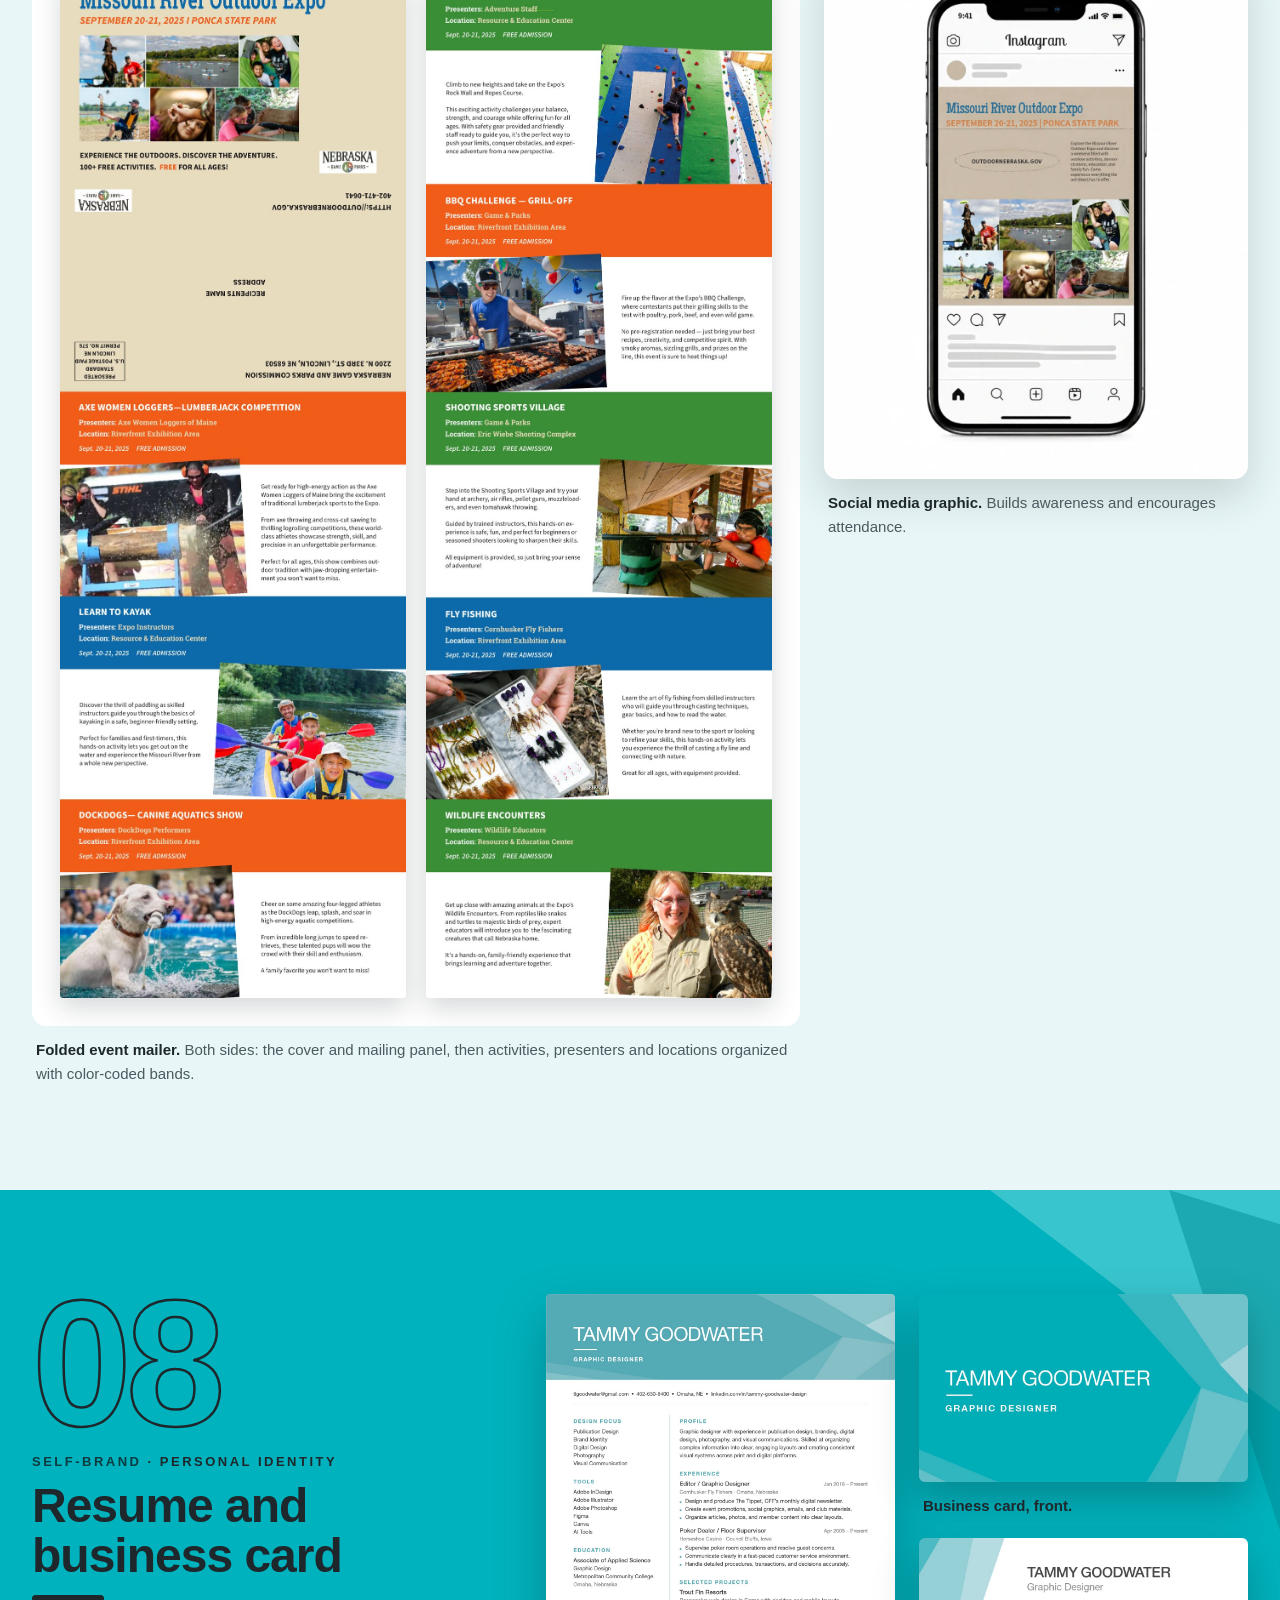
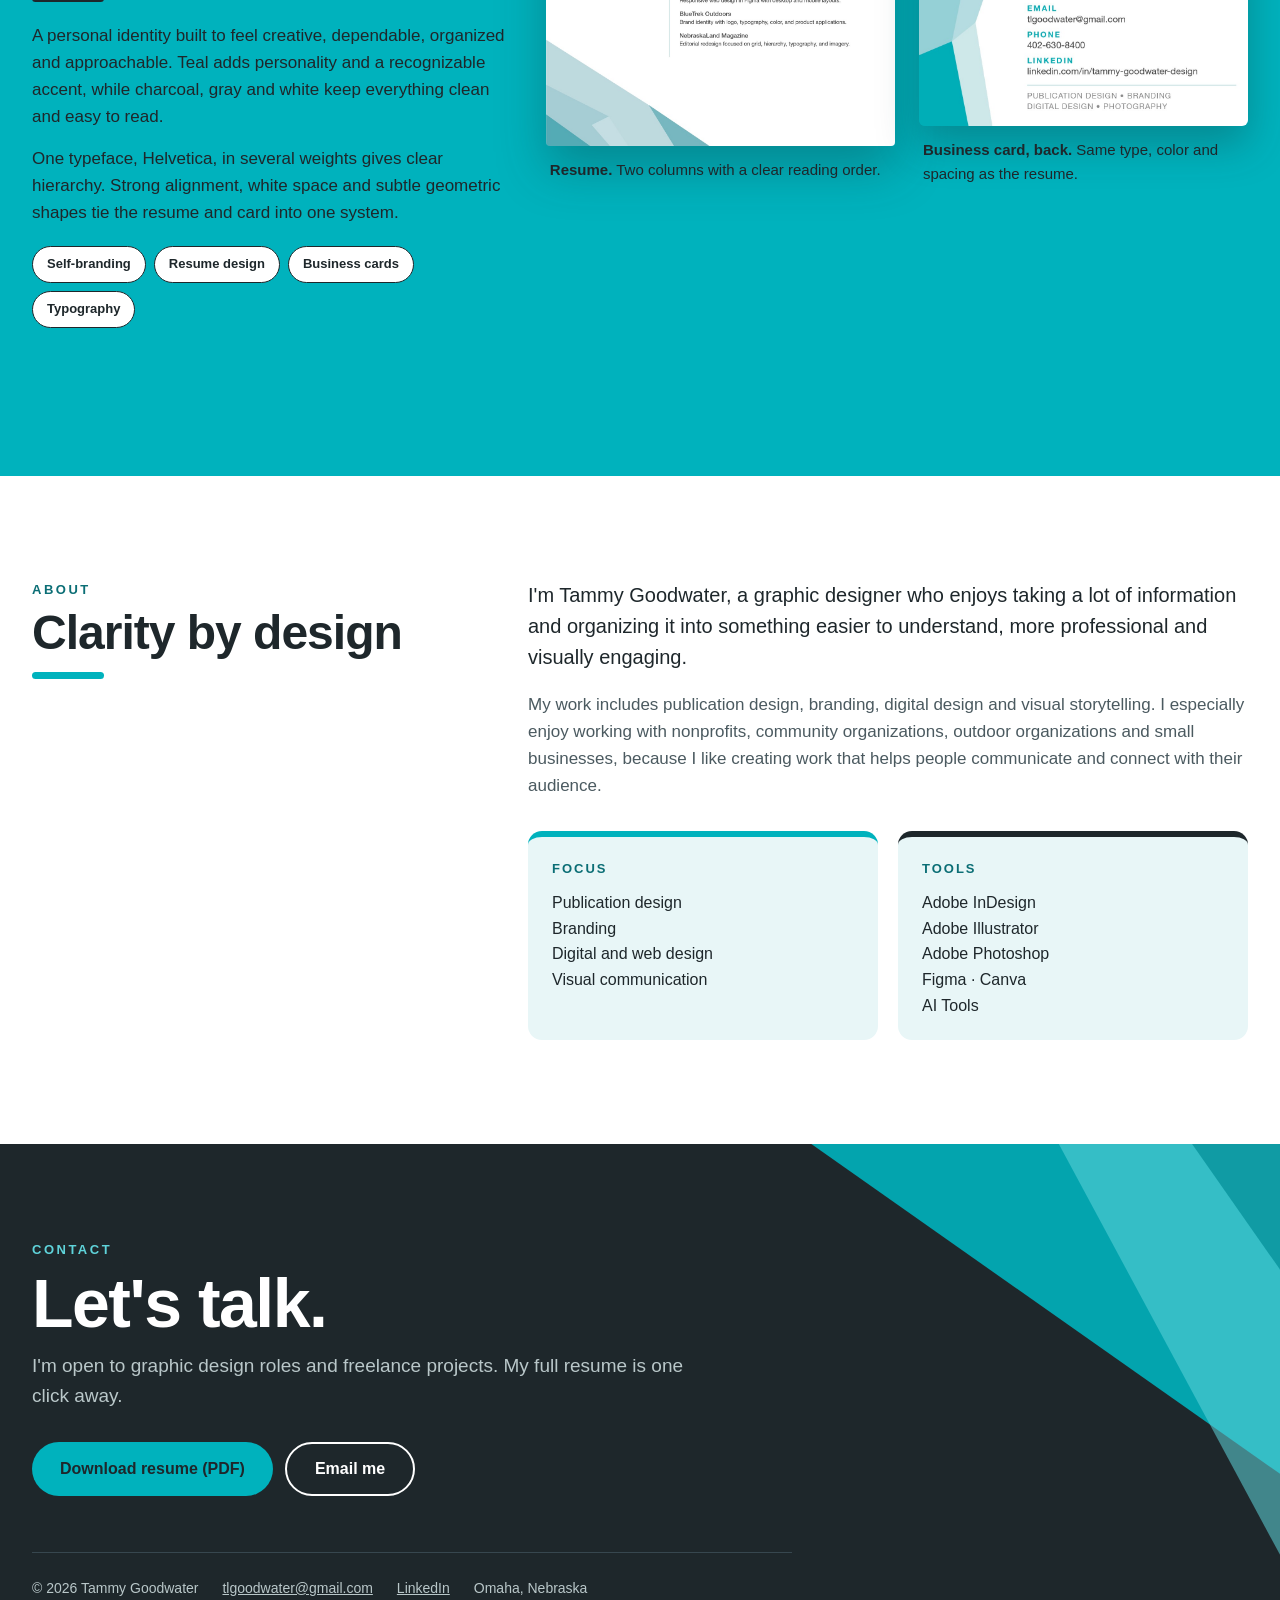
==== commit 200f8bfb: "Portfolio refinement: new headline, client work first, project labels - Headline: "Thoughtful, well-" ====
--- a/index.html
+++ b/index.html
@@ -16,6 +16,7 @@
   --teal-light:#5FD3DA;  /* teal text on charcoal */
   --teal-ink:#0D3B40;    /* dark teal text on bright teal */
   --mist:#E8F6F7;        /* light teal section backgrounds */
+  --blush:#F7EFEA;       /* soft warm blush section backgrounds (from the portfolio book) */
   --charcoal:#1E272B;    /* main text and dark sections */
   --gray:#4B5A60;        /* body copy */
   --gray-light:#B9C7C9;  /* text on charcoal */
@@ -29,6 +30,7 @@
 .btn{display:inline-flex;align-items:center;min-height:50px;padding:0 28px;border-radius:999px;font-weight:700;font-size:16px;text-decoration:none}
 .sec{position:relative;padding:104px 0}
 .sec-mist{background:var(--mist)}
+.sec-blush{background:var(--blush)}
 .sec-dark{background:var(--charcoal);color:#FFFFFF}
 .sec-teal{background:var(--teal);color:var(--charcoal)}
 .head{display:flex;flex-wrap:wrap;gap:40px;align-items:flex-end;margin-bottom:44px}
@@ -36,6 +38,10 @@
 .kicker{margin:0 0 8px;font-size:13px;font-weight:700;letter-spacing:2.5px;color:var(--teal-dark)}
 .sec-dark .kicker{color:var(--teal-light)}
 .sec-teal .kicker{color:var(--teal-ink)}
+/* Project type (Client Work / Academic Project / Personal Identity), shown after the category */
+.ptype{color:var(--gray)}
+.sec-dark .ptype{color:var(--gray-light)}
+.sec-teal .ptype{color:var(--charcoal)}
 .h2{margin:0 0 14px;font-weight:700;font-size:clamp(32px,3.8vw,48px);line-height:1.04;letter-spacing:-1px}
 .bar{width:72px;height:7px;border-radius:4px;background:var(--accent);margin:0 0 20px}
 .client{margin:0 0 6px;font-size:14px;font-weight:700}
@@ -102,7 +108,7 @@
         <a href="#work" style="color: var(--charcoal); text-decoration: none; padding: 10px 0">Work</a>
         <a href="#about" style="color: var(--charcoal); text-decoration: none; padding: 10px 0">About</a>
         <a href="#contact" style="color: var(--charcoal); text-decoration: none; padding: 10px 0">Contact</a>
-        <a href="Tammy_Goodwater_Resume.pdf" download="Tammy_Goodwater_Resume.pdf" class="btn" style="min-height: 42px; padding: 0 20px; background: var(--charcoal); color: #FFFFFF; font-size: 14px">Résumé (PDF)</a>
+        <a href="Tammy_Goodwater_Resume.pdf" download="Tammy_Goodwater_Resume.pdf" class="btn" style="min-height: 42px; padding: 0 20px; background: var(--charcoal); color: #FFFFFF; font-size: 14px">Resume (PDF)</a>
       </nav>
     </div>
   </header>
@@ -119,17 +125,17 @@
     <div class="wrap" style="position: relative; padding-top: 48px; padding-bottom: 104px; display: flex; flex-wrap: wrap; align-items: center; gap: 56px">
       <div style="flex: 1 1 460px; min-width: 0">
         <p class="rise" style="margin: 0 0 20px; display: inline-block; padding: 7px 14px; border-radius: 999px; background: var(--charcoal); color: #FFFFFF; font-size: 13px; font-weight: 700; letter-spacing: 2px">PORTFOLIO 2026</p>
-        <h1 class="rise d1" style="margin: 0 0 24px; font-weight: 700; font-size: clamp(44px, 6vw, 80px); line-height: 1; letter-spacing: -2px; color: var(--charcoal)">I turn a lot of information into design people want to read.</h1>
+        <h1 class="rise d1" style="margin: 0 0 24px; font-weight: 700; font-size: clamp(44px, 6vw, 80px); line-height: 1; letter-spacing: -2px; color: var(--charcoal)">Thoughtful, well-organized design.</h1>
         <p class="rise d2" style="margin: 0 0 34px; font-size: 20px; line-height: 1.55; color: var(--charcoal); max-width: 540px">Publication design, branding and digital design for nonprofits, community and outdoor organizations, and small businesses.</p>
         <div class="rise d3" style="display: flex; flex-wrap: wrap; gap: 12px">
           <a href="#work" class="btn" style="background: var(--charcoal); color: #FFFFFF">View my work</a>
-          <a href="Tammy_Goodwater_Resume.pdf" download="Tammy_Goodwater_Resume.pdf" class="btn" style="border: 2px solid var(--charcoal); color: var(--charcoal)">Download résumé</a>
+          <a href="Tammy_Goodwater_Resume.pdf" download="Tammy_Goodwater_Resume.pdf" class="btn" style="border: 2px solid var(--charcoal); color: var(--charcoal)">Download resume</a>
         </div>
       </div>
       <div class="rise d2" style="flex: 1 1 460px; min-width: 0; position: relative; aspect-ratio: 1 / 0.92">
         <img class="f1" src="images/troutfin-laptop.jpg" alt="Trout Fin Resorts website on a laptop" style="position: absolute; right: 0; top: 2%; width: 74%; height: auto; border: 8px solid #FFFFFF; border-radius: 14px; box-shadow: 0 24px 50px rgba(13,59,64,.35)">
-        <img class="f2" src="images/bluetrek-bottle-tag.jpg" alt="Blue Trek hang tag on a water bottle" style="position: absolute; left: 0; top: 26%; width: 38%; height: auto; border: 8px solid #FFFFFF; border-radius: 14px; box-shadow: 0 24px 50px rgba(13,59,64,.35)">
-        <img class="f3" src="images/nebraskaland-magazine-mockup.jpg" alt="Nebraskaland Magazine held in a reader's hands" style="position: absolute; right: 3%; bottom: 0; width: 58%; height: auto; border: 8px solid #FFFFFF; border-radius: 14px; box-shadow: 0 24px 50px rgba(13,59,64,.35)">
+        <img class="f2" src="images/bluetrek-bottle-tag.jpg" alt="BlueTrek hang tag on a water bottle" style="position: absolute; left: 0; top: 26%; width: 38%; height: auto; border: 8px solid #FFFFFF; border-radius: 14px; box-shadow: 0 24px 50px rgba(13,59,64,.35)">
+        <img class="f3" src="images/nebraskaland-magazine-mockup.jpg" alt="NebraskaLand Magazine held in a reader's hands" style="position: absolute; right: 3%; bottom: 0; width: 58%; height: auto; border: 8px solid #FFFFFF; border-radius: 14px; box-shadow: 0 24px 50px rgba(13,59,64,.35)">
       </div>
     </div>
   </section>
@@ -143,7 +149,7 @@
   </div>
 
   <!-- ==================== SELECTED WORK GRID (tiles link to each project) ==================== -->
-  <section id="work" class="sec">
+  <section id="work" class="sec sec-blush">
     <div class="wrap">
       <div style="display: flex; flex-wrap: wrap; align-items: flex-end; justify-content: space-between; gap: 12px; margin-bottom: 36px">
         <div>
@@ -153,25 +159,62 @@
         <p style="margin: 0; font-size: 15px; color: var(--gray); max-width: 380px">Print, brand and digital work, shown the way people actually see it.</p>
       </div>
       <div class="bento">
-        <a href="#cabin-journal" class="tile t-big p1" style="--accent: #4E7D52"><img src="images/cabin-journal-mockup.jpg" alt=""><span class="tag"><b>01</b><span>The Cabin Journal</span></span></a>
-        <a href="#nebraskaland" class="tile t-wide p2" style="--accent: #C2541A"><img src="images/nebraskaland-magazine-mockup.jpg" alt="" style="object-position: 50% 40%"><span class="tag"><b>02</b><span>Nebraskaland Magazine</span></span></a>
-        <a href="#bluetrek" class="tile t-tall p3" style="--accent: #2F6EAA"><img src="images/bluetrek-bottle-tag.jpg" alt="" style="object-position: 50% 45%"><span class="tag"><b>03</b><span>Blue Trek Outdoors</span></span></a>
-        <a href="#trout-fin" class="tile p4" style="--accent: #C2453A"><img src="images/troutfin-phone.jpg" alt=""><span class="tag"><b>04</b><span>Trout Fin Resorts</span></span></a>
-        <a href="#expo" class="tile t-tall p5" style="--accent: #B85A22"><img src="images/expo-sign-mockup.jpg" alt="" style="object-position: 50% 35%"><span class="tag"><b>05</b><span>Missouri River Outdoor Expo</span></span></a>
-        <a href="#tippet" class="tile t-tall p6" style="--accent: var(--teal-dark)"><img src="images/tippet-cover-mockup.jpg" alt="" style="object-position: 50% 25%"><span class="tag"><b>06</b><span>The Tippet</span></span></a>
-        <a href="#carpapalooza" class="tile t-tall p7" style="--accent: #8A6A00"><img src="images/carpapalooza-poster-mockup.jpg" alt="" style="object-position: 50% 30%"><span class="tag"><b>07</b><span>Carpapalooza</span></span></a>
+        <a href="#tippet" class="tile t-big p1" style="--accent: var(--teal-dark)"><img src="images/tippet-cover-mockup.jpg" alt="" style="object-position: 50% 25%"><span class="tag"><b>01</b><span>The Tippet</span></span></a>
+        <a href="#cabin-journal" class="tile t-wide p2" style="--accent: #4E7D52"><img src="images/cabin-journal-mockup.jpg" alt=""><span class="tag"><b>02</b><span>The Cabin Journal</span></span></a>
+        <a href="#nebraskaland" class="tile t-tall p3" style="--accent: #C2541A"><img src="images/nebraskaland-magazine-mockup.jpg" alt="" style="object-position: 50% 40%"><span class="tag"><b>03</b><span>NebraskaLand Magazine</span></span></a>
+        <a href="#carpapalooza" class="tile p4" style="--accent: #8A6A00"><img src="images/carpapalooza-poster-mockup.jpg" alt="" style="object-position: 50% 30%"><span class="tag"><b>04</b><span>Carpapalooza</span></span></a>
+        <a href="#trout-fin" class="tile t-tall p5" style="--accent: #C2453A"><img src="images/troutfin-phone.jpg" alt=""><span class="tag"><b>05</b><span>Trout Fin Resorts</span></span></a>
+        <a href="#bluetrek" class="tile t-tall p6" style="--accent: #2F6EAA"><img src="images/bluetrek-bottle-tag.jpg" alt="" style="object-position: 50% 45%"><span class="tag"><b>06</b><span>BlueTrek Outdoors</span></span></a>
+        <a href="#expo" class="tile t-tall p7" style="--accent: #B85A22"><img src="images/expo-sign-mockup.jpg" alt="" style="object-position: 50% 35%"><span class="tag"><b>07</b><span>Missouri River Outdoor Expo</span></span></a>
         <a href="#self-brand" class="tile p8" style="--accent: var(--charcoal); background: var(--teal)"><img src="images/business-card-front.jpg" alt="" style="inset: 14% 8% auto 8%; width: 84%; height: auto; object-fit: contain; border-radius: 6px; box-shadow: 0 12px 26px rgba(13,59,64,.3)"><span class="tag"><b>08</b><span>Self-brand</span></span></a>
       </div>
     </div>
   </section>
 
-  <!-- ==================== PROJECT 01: THE CABIN JOURNAL ==================== -->
-  <section id="cabin-journal" class="sec sec-mist" aria-labelledby="h-cabin" style="--accent: #4E7D52">
+  <!-- ==================== PROJECT 01: THE TIPPET ==================== -->
+  <section id="tippet" class="sec sec-mist" aria-labelledby="h-tippet" style="--accent: var(--teal)">
+    <div class="wrap">
+      <div class="head" style="align-items: flex-start">
+        <div style="flex: 1 1 360px; min-width: 0">
+          <p class="num" aria-hidden="true">01</p>
+          <p class="kicker">NEWSLETTER SYSTEM <span class="ptype">· CLIENT WORK</span></p>
+          <h2 id="h-tippet" class="h2">The Tippet</h2>
+          <div class="bar"></div>
+          <p class="client">Client: Cornhusker Fly Fishers · Role: Editor and designer</p>
+          <p class="lede">A recurring digital newsletter and communication system that keeps members informed, promotes events and presents club stories in a clear, engaging format.</p>
+          <div class="chips"><span>Publication design</span><span>Editorial layout</span><span>Email communication</span><span>Social media</span></div>
+          <figure class="fig" style="margin-top: 32px">
+            <div style="background: #FFFFFF; border-left: 6px solid var(--teal); border-radius: 14px; padding: 22px 24px; font-size: 15px; line-height: 1.6">
+              <p style="margin: 0 0 12px; font-size: 13px; color: var(--gray); border-bottom: 1px solid #C9E6E8; padding-bottom: 10px">Subject: The October issue of The Tippet is ready!</p>
+              <p style="margin: 0 0 10px">Hi CFF Members,</p>
+              <p style="margin: 0 0 10px">This month's newsletter includes upcoming club events, member news, fly fishing stories and other updates from Cornhusker Fly Fishers.</p>
+              <p style="margin: 0 0 10px"><strong>Read the current issue here:</strong><br><span style="color: var(--teal-dark); text-decoration: underline">cornhuskerflyfishers.com/current-newsletter</span></p>
+              <p style="margin: 0">Tight lines,<br><strong>Tammy Goodwater</strong><br>Editor, The Tippet</p>
+            </div>
+            <figcaption class="cap"><strong>Monthly member email.</strong> Introduces each issue and gives members one-click access.</figcaption>
+          </figure>
+        </div>
+        <div style="flex: 1.6 1 520px; min-width: 0; display: flex; flex-wrap: wrap; gap: 24px; align-items: flex-start">
+          <figure class="fig" style="flex: 1 1 260px">
+            <img src="images/tippet-cover-mockup.jpg" alt="A reader holding a printed issue of The Tippet, Volume 46 No. 9, at a cafe table">
+            <figcaption class="cap"><strong>The Tippet newsletter.</strong> A monthly publication of club news, member stories, events and fly fishing content.</figcaption>
+          </figure>
+          <figure class="fig" style="flex: 1 1 260px">
+            <img src="images/tippet-spread-mockup.jpg" alt="Open Tippet spread with the Events page and the Missouri River Outdoor Expo feature, read at a riverside campsite">
+            <figcaption class="cap"><strong>Inside spread.</strong> The events page and Expo feature, with meetings and outings as scannable date cards.</figcaption>
+          </figure>
+        </div>
+      </div>
+    </div>
+  </section>
+
+  <!-- ==================== PROJECT 02: THE CABIN JOURNAL ==================== -->
+  <section id="cabin-journal" class="sec sec-blush"aria-labelledby="h-cabin" style="--accent: #4E7D52">
     <div class="wrap">
       <div class="head">
         <div style="flex: 1 1 360px; min-width: 0">
-          <p class="num" aria-hidden="true">01</p>
-          <p class="kicker">PUBLICATION DESIGN</p>
+          <p class="num" aria-hidden="true">02</p>
+          <p class="kicker">PUBLICATION DESIGN <span class="ptype">· CLIENT WORK</span></p>
           <h2 id="h-cabin" class="h2">The Cabin Journal</h2>
           <div class="bar"></div>
           <p class="client">Client: Bighorn Mountain Cabin Owners Association</p>
@@ -196,21 +239,20 @@
     </div>
   </section>
 
-  <!-- ==================== PROJECT 02: NEBRASKALAND MAGAZINE ==================== -->
-  <section id="nebraskaland" class="sec" aria-labelledby="h-nl" style="--accent: #E8722C">
+  <!-- ==================== PROJECT 03: NEBRASKALAND MAGAZINE ==================== -->
+  <section id="nebraskaland" class="sec sec-mist" aria-labelledby="h-nl" style="--accent: #E8722C">
     <div class="wrap">
       <div class="head" style="flex-direction: row-reverse">
         <div style="flex: 1 1 340px; min-width: 0">
-          <p class="num" aria-hidden="true">02</p>
-          <p class="kicker">EDITORIAL DESIGN</p>
-          <h2 id="h-nl" class="h2">Nebraskaland Magazine</h2>
-          <div class="bar"></div>
-          <p class="client">Client: Nebraska Game and Parks Commission</p>
+          <p class="num" aria-hidden="true">03</p>
+          <p class="kicker">EDITORIAL DESIGN <span class="ptype">· ACADEMIC PROJECT</span></p>
+          <h2 id="h-nl" class="h2">NebraskaLand Magazine</h2>
+          <div class="bar"></div>
           <p class="lede">An editorial redesign focused on stronger hierarchy, clearer organization and a more polished presentation, while keeping the publication's outdoor character.</p>
           <div class="chips"><span>Editorial design</span><span>Grid systems</span><span>Typography</span><span>Visual hierarchy</span></div>
         </div>
         <figure class="fig" style="flex: 1.6 1 520px">
-          <img src="images/nebraskaland-magazine-mockup.jpg" alt="A reader holding the redesigned Nebraskaland Magazine October 2025 issue">
+          <img src="images/nebraskaland-magazine-mockup.jpg" alt="A reader holding the redesigned NebraskaLand Magazine October 2025 issue">
           <figcaption class="cap"><strong>Magazine redesign.</strong> The October cover with stronger hierarchy, a clear grid and confident image placement.</figcaption>
         </figure>
       </div>
@@ -224,62 +266,56 @@
           <figcaption class="cap"><strong>Promotional poster.</strong> Showcases featured content to attract readers.</figcaption>
         </figure>
         <figure class="fig" style="flex: 1 1 260px">
-          <div class="mat" style="background: #FFF3EA"><img src="images/nebraskaland-cover.jpg" alt="Flat view of the Nebraskaland October 2025 cover" style="width: 100%; height: auto"></div>
+          <div class="mat" style="background: #FFF3EA"><img src="images/nebraskaland-cover.jpg" alt="Flat view of the NebraskaLand October 2025 cover" style="width: 100%; height: auto"></div>
           <figcaption class="cap"><strong>The cover, up close.</strong> Masthead, cover lines and page callouts.</figcaption>
         </figure>
       </div>
     </div>
   </section>
 
-  <!-- ==================== PROJECT 03: BLUE TREK OUTDOORS ==================== -->
-  <section id="bluetrek" class="sec sec-mist" aria-labelledby="h-bt" style="--accent: #2F6EAA">
+  <!-- ==================== PROJECT 04: CARPAPALOOZA ==================== -->
+  <section id="carpapalooza" class="sec sec-dark" aria-labelledby="h-carp" style="--accent: #F2C230">
+    <div class="wrap" style="display: flex; flex-wrap: wrap-reverse; gap: 56px; align-items: center">
+      <div style="flex: 1.2 1 440px; min-width: 0; display: flex; gap: 24px; align-items: flex-end">
+        <figure class="fig" style="flex: 1.4 1 0">
+          <img src="images/carpapalooza-poster-mockup.jpg" alt="Carpapalooza Tour poster on a wooden post by a lakeside trail">
+          <figcaption class="cap"><strong>In the wild.</strong> Posted where anglers would see it.</figcaption>
+        </figure>
+        <figure class="fig" style="flex: 1 1 0">
+          <img src="images/carpapalooza-poster.jpg" alt="Flat view of the Carpapalooza Tour poster, July 11, 2026" style="border-radius: 4px">
+          <figcaption class="cap"><strong>The poster.</strong> Illustration, distressed type and a clear sign-up block.</figcaption>
+        </figure>
+      </div>
+      <div style="flex: 1 1 340px; min-width: 0">
+        <p class="num" aria-hidden="true">04</p>
+        <p class="kicker">POSTER DESIGN <span class="ptype">· CLIENT WORK</span></p>
+        <h2 id="h-carp" class="h2">Carpapalooza</h2>
+        <div class="bar"></div>
+        <p class="client">Client: Cornhusker Fly Fishers</p>
+        <p class="lede">A promotional event poster that builds interest in Carpapalooza and communicates the details in a fun, energetic and easy-to-read format.</p>
+        <div class="chips"><span>Poster design</span><span>Event promotion</span><span>Typography</span><span>Illustration integration</span></div>
+      </div>
+    </div>
+  </section>
+
+  <!-- ==================== PROJECT 05: TROUT FIN RESORTS ==================== -->
+  <section id="trout-fin" class="sec sec-mist" aria-labelledby="h-tf" style="--accent: #F07468">
     <div class="wrap">
       <div class="head">
         <div style="flex: 1 1 360px; min-width: 0">
-          <p class="num" aria-hidden="true">03</p>
-          <p class="kicker">BRAND IDENTITY</p>
-          <h2 id="h-bt" class="h2">Blue Trek Outdoors</h2>
-          <div class="bar"></div>
-          <p class="client">Client: Blue Trek Outdoors</p>
-          <p class="lede">A refreshed outdoor brand identity created to feel adventurous, consistent and flexible across many applications.</p>
-          <div class="chips"><span>Brand identity</span><span>Logo development</span><span>Color systems</span><span>Brand applications</span></div>
-        </div>
-        <figure class="fig" style="flex: 1.6 1 520px">
-          <img src="images/bluetrek-brand-cover.jpg" alt="Blue Trek Outdoors brand identity and visual system cover with the logo and Lifetime of Adventures tagline" style="background: #FFFFFF">
-          <figcaption class="cap"><strong>Brand identity and visual system.</strong> The mission, tagline and primary logo that anchor the brand.</figcaption>
-        </figure>
-      </div>
-      <div class="gal">
-        <figure class="fig" style="flex: 1.2 1 300px">
-          <img src="images/bluetrek-bottle-tag.jpg" alt="Blue Trek hang tag tied to a green water bottle at a river overlook">
-          <figcaption class="cap"><strong>Product hang tag.</strong> The brand on product, out where it would actually be used.</figcaption>
-        </figure>
-        <div style="flex: 1 1 300px; min-width: 0; display: flex; flex-direction: column; gap: 24px">
-          <figure class="fig">
-            <img src="images/bluetrek-backpack.jpg" alt="Blue backpack with the white Blue Trek Outdoors logo on a rock overlooking a mountain lake">
-            <figcaption class="cap"><strong>Gear application.</strong> The reversed logo on a backpack, out on the trail.</figcaption>
-          </figure>
-          <figure class="fig">
-            <div class="mat"><img src="images/bluetrek-logo-system.jpg" alt="Blue Trek logo system: primary logo, secondary lockup, black, reversed and icon versions" style="width: 100%; height: auto; box-shadow: none"></div>
-            <figcaption class="cap"><strong>Logo system.</strong> Lockups, one-color versions and an icon mark.</figcaption>
-          </figure>
-        </div>
-      </div>
-    </div>
-  </section>
-
-  <!-- ==================== PROJECT 04: TROUT FIN RESORTS ==================== -->
-  <section id="trout-fin" class="sec sec-dark" aria-labelledby="h-tf" style="--accent: #F07468">
-    <div class="wrap">
-      <div class="head">
-        <div style="flex: 1 1 360px; min-width: 0">
-          <p class="num" aria-hidden="true">04</p>
-          <p class="kicker">WEB DESIGN</p>
+          <p class="num" aria-hidden="true">05</p>
+          <p class="kicker">WEB DESIGN <span class="ptype">· ACADEMIC PROJECT</span></p>
           <h2 id="h-tf" class="h2">Trout Fin Resorts</h2>
           <div class="bar"></div>
-          <p class="client">Client: Trout Fin Resorts</p>
           <p class="lede">A responsive resort website that organizes fly fishing, lodging, packages, conservation and trip planning in a clear, inviting way.</p>
           <div class="chips"><span>Web design</span><span>Figma</span><span>Responsive design</span><span>Information architecture</span></div>
+          <figure class="fig" style="margin-top: 32px; max-width: 480px">
+            <div class="mat" style="gap: 28px; padding: 28px 32px">
+              <img src="images/troutfin-logo-color.png" alt="Trout Fin Resorts full-color logo: a spotted trout in front of mountains, pines and a river, above a serif wordmark" style="width: calc(50% - 14px); height: auto; box-shadow: none; border-radius: 0">
+              <img src="images/troutfin-logo-bw.png" alt="Trout Fin Resorts logo in black and white" style="width: calc(50% - 14px); height: auto; box-shadow: none; border-radius: 0">
+            </div>
+            <figcaption class="cap"><strong>Resort logo.</strong> The mark and wordmark in full color and black and white, designed as part of the identity and website.</figcaption>
+          </figure>
         </div>
         <figure class="fig" style="flex: 1.6 1 520px">
           <img src="images/troutfin-laptop.jpg" alt="Trout Fin Resorts home page on a laptop at a desk">
@@ -292,27 +328,62 @@
           <figcaption class="cap"><strong>On a phone.</strong> The mobile site in real use.</figcaption>
         </figure>
         <figure class="fig" style="flex: 1 1 300px">
-          <div style="border-radius: 14px; overflow: hidden; aspect-ratio: 1 / 1; box-shadow: 0 18px 44px rgba(0,0,0,.45)"><img src="images/troutfin-fly-fishing-page.jpg" alt="Trout Fin Resorts fly fishing page with gear rental cards" style="height: 100%; object-fit: cover; object-position: 50% 0%; border-radius: 0; box-shadow: none"></div>
+          <div style="border-radius: 14px; overflow: hidden; aspect-ratio: 1 / 1; box-shadow: 0 18px 40px rgba(30,39,43,.16)"><img src="images/troutfin-fly-fishing-page.jpg" alt="Trout Fin Resorts fly fishing page with gear rental cards" style="height: 100%; object-fit: cover; object-position: 50% 0%; border-radius: 0; box-shadow: none"></div>
           <figcaption class="cap"><strong>Fly fishing page.</strong> Gear rental cards with pricing, photos and short descriptions.</figcaption>
         </figure>
         <figure class="fig" style="flex: 1 1 300px">
-          <div style="border-radius: 14px; overflow: hidden; aspect-ratio: 1 / 1; box-shadow: 0 18px 44px rgba(0,0,0,.45)"><img src="images/troutfin-mobile-screens.jpg" alt="Three Trout Fin Resorts mobile screens: home, fly fishing and lodging" style="height: 100%; object-fit: cover; object-position: 50% 0%; border-radius: 0; box-shadow: none"></div>
+          <div style="border-radius: 14px; overflow: hidden; aspect-ratio: 1 / 1; box-shadow: 0 18px 40px rgba(30,39,43,.16)"><img src="images/troutfin-mobile-screens.jpg" alt="Three Trout Fin Resorts mobile screens: home, fly fishing and lodging" style="height: 100%; object-fit: cover; object-position: 50% 0%; border-radius: 0; box-shadow: none"></div>
           <figcaption class="cap"><strong>Mobile screens.</strong> The same branding and structure adapted for small screens.</figcaption>
         </figure>
       </div>
     </div>
   </section>
 
-  <!-- ==================== PROJECT 05: MISSOURI RIVER OUTDOOR EXPO ==================== -->
+  <!-- ==================== PROJECT 06: BLUETREK OUTDOORS ==================== -->
+  <section id="bluetrek" class="sec sec-blush"aria-labelledby="h-bt" style="--accent: #2F6EAA">
+    <div class="wrap">
+      <div class="head">
+        <div style="flex: 1 1 360px; min-width: 0">
+          <p class="num" aria-hidden="true">06</p>
+          <p class="kicker">BRAND IDENTITY <span class="ptype">· ACADEMIC PROJECT</span></p>
+          <h2 id="h-bt" class="h2">BlueTrek Outdoors</h2>
+          <div class="bar"></div>
+          <p class="lede">A refreshed outdoor brand identity created to feel adventurous, consistent and flexible across many applications.</p>
+          <div class="chips"><span>Brand identity</span><span>Logo development</span><span>Color systems</span><span>Brand applications</span></div>
+        </div>
+        <figure class="fig" style="flex: 1.6 1 520px">
+          <img src="images/bluetrek-brand-cover.jpg" alt="BlueTrek Outdoors brand identity and visual system cover with the logo and Lifetime of Adventures tagline" style="background: #FFFFFF">
+          <figcaption class="cap"><strong>Brand identity and visual system.</strong> The mission, tagline and primary logo that anchor the brand.</figcaption>
+        </figure>
+      </div>
+      <div class="gal">
+        <figure class="fig" style="flex: 1.2 1 300px">
+          <img src="images/bluetrek-bottle-tag.jpg" alt="BlueTrek hang tag tied to a green water bottle at a river overlook">
+          <figcaption class="cap"><strong>Product hang tag.</strong> The brand on product, out where it would actually be used.</figcaption>
+        </figure>
+        <div style="flex: 1 1 300px; min-width: 0; display: flex; flex-direction: column; gap: 24px">
+          <figure class="fig">
+            <img src="images/bluetrek-backpack.jpg" alt="Blue backpack with the white BlueTrek Outdoors logo on a rock overlooking a mountain lake">
+            <figcaption class="cap"><strong>Gear application.</strong> The reversed logo on a backpack, out on the trail.</figcaption>
+          </figure>
+          <figure class="fig">
+            <div class="mat" style="background: var(--mist)"><img src="images/bluetrek-logo-system.jpg" alt="BlueTrek logo system: primary logo, secondary lockup, black, reversed and icon versions" style="width: 100%; height: auto; box-shadow: none"></div>
+            <figcaption class="cap"><strong>Logo system.</strong> Lockups, one-color versions and an icon mark.</figcaption>
+          </figure>
+        </div>
+      </div>
+    </div>
+  </section>
+
+  <!-- ==================== PROJECT 07: MISSOURI RIVER OUTDOOR EXPO ==================== -->
   <section id="expo" class="sec sec-mist" aria-labelledby="h-expo" style="--accent: #D9733A">
     <div class="wrap">
       <div class="head" style="flex-direction: row-reverse; align-items: center">
         <div style="flex: 1 1 360px; min-width: 0">
-          <p class="num" aria-hidden="true">05</p>
-          <p class="kicker">EVENT CAMPAIGN</p>
+          <p class="num" aria-hidden="true">07</p>
+          <p class="kicker">EVENT CAMPAIGN <span class="ptype">· ACADEMIC PROJECT</span></p>
           <h2 id="h-expo" class="h2">Missouri River Outdoor Expo</h2>
           <div class="bar"></div>
-          <p class="client">Client: Missouri River Outdoor Expo</p>
           <p class="lede">A promotional event campaign that organizes a large amount of information about activities, demonstrations, schedules and event details in a clear, engaging way.</p>
           <div class="chips"><span>Event promotion</span><span>Information hierarchy</span><span>Print design</span><span>Social media</span><span>Visual consistency</span></div>
         </div>
@@ -333,68 +404,6 @@
           <img src="images/expo-social-phone.jpg" alt="Expo social graphic shown as an Instagram post on a phone">
           <figcaption class="cap"><strong>Social media graphic.</strong> Builds awareness and encourages attendance.</figcaption>
         </figure>
-      </div>
-    </div>
-  </section>
-
-  <!-- ==================== PROJECT 06: THE TIPPET ==================== -->
-  <section id="tippet" class="sec" aria-labelledby="h-tippet" style="--accent: var(--teal)">
-    <div class="wrap">
-      <div class="head" style="align-items: flex-start">
-        <div style="flex: 1 1 360px; min-width: 0">
-          <p class="num" aria-hidden="true">06</p>
-          <p class="kicker">NEWSLETTER SYSTEM</p>
-          <h2 id="h-tippet" class="h2">The Tippet</h2>
-          <div class="bar"></div>
-          <p class="client">Client: Cornhusker Fly Fishers · Role: Editor and designer</p>
-          <p class="lede">A recurring digital newsletter and communication system that keeps members informed, promotes events and presents club stories in a clear, engaging format.</p>
-          <div class="chips"><span>Publication design</span><span>Editorial layout</span><span>Email communication</span><span>Social media</span></div>
-          <figure class="fig" style="margin-top: 32px">
-            <div style="background: var(--mist); border-left: 6px solid var(--teal); border-radius: 14px; padding: 22px 24px; font-size: 15px; line-height: 1.6">
-              <p style="margin: 0 0 12px; font-size: 13px; color: var(--gray); border-bottom: 1px solid #C9E6E8; padding-bottom: 10px">Subject: The October issue of The Tippet is ready!</p>
-              <p style="margin: 0 0 10px">Hi CFF Members,</p>
-              <p style="margin: 0 0 10px">This month's newsletter includes upcoming club events, member news, fly fishing stories and other updates from Cornhusker Fly Fishers.</p>
-              <p style="margin: 0 0 10px"><strong>Read the current issue here:</strong><br><span style="color: var(--teal-dark); text-decoration: underline">cornhuskerflyfishers.com/current-newsletter</span></p>
-              <p style="margin: 0">Tight lines,<br><strong>Tammy Goodwater</strong><br>Editor, The Tippet</p>
-            </div>
-            <figcaption class="cap"><strong>Monthly member email.</strong> Introduces each issue and gives members one-click access.</figcaption>
-          </figure>
-        </div>
-        <div style="flex: 1.6 1 520px; min-width: 0; display: flex; flex-wrap: wrap; gap: 24px; align-items: flex-start">
-          <figure class="fig" style="flex: 1 1 260px">
-            <img src="images/tippet-cover-mockup.jpg" alt="A reader holding a printed issue of The Tippet, Volume 46 No. 9, at a cafe table">
-            <figcaption class="cap"><strong>The Tippet newsletter.</strong> A monthly publication of club news, member stories, events and fly fishing content.</figcaption>
-          </figure>
-          <figure class="fig" style="flex: 1 1 260px">
-            <img src="images/tippet-spread-mockup.jpg" alt="Open Tippet spread with the Events page and the Missouri River Outdoor Expo feature, read at a riverside campsite">
-            <figcaption class="cap"><strong>Inside spread.</strong> The events page and Expo feature, with meetings and outings as scannable date cards.</figcaption>
-          </figure>
-        </div>
-      </div>
-    </div>
-  </section>
-
-  <!-- ==================== PROJECT 07: CARPAPALOOZA ==================== -->
-  <section id="carpapalooza" class="sec sec-dark" aria-labelledby="h-carp" style="--accent: #F2C230">
-    <div class="wrap" style="display: flex; flex-wrap: wrap-reverse; gap: 56px; align-items: center">
-      <div style="flex: 1.2 1 440px; min-width: 0; display: flex; gap: 24px; align-items: flex-end">
-        <figure class="fig" style="flex: 1.4 1 0">
-          <img src="images/carpapalooza-poster-mockup.jpg" alt="Carpapalooza Tour poster on a wooden post by a lakeside trail">
-          <figcaption class="cap"><strong>In the wild.</strong> Posted where anglers would see it.</figcaption>
-        </figure>
-        <figure class="fig" style="flex: 1 1 0">
-          <img src="images/carpapalooza-poster.jpg" alt="Flat view of the Carpapalooza Tour poster, July 11, 2026" style="border-radius: 4px">
-          <figcaption class="cap"><strong>The poster.</strong> Illustration, distressed type and a clear sign-up block.</figcaption>
-        </figure>
-      </div>
-      <div style="flex: 1 1 340px; min-width: 0">
-        <p class="num" aria-hidden="true">07</p>
-        <p class="kicker">POSTER DESIGN</p>
-        <h2 id="h-carp" class="h2">Carpapalooza</h2>
-        <div class="bar"></div>
-        <p class="client">Client: Cornhusker Fly Fishers</p>
-        <p class="lede">A promotional event poster that builds interest in Carpapalooza and communicates the details in a fun, energetic and easy-to-read format.</p>
-        <div class="chips"><span>Poster design</span><span>Event promotion</span><span>Typography</span><span>Illustration integration</span></div>
       </div>
     </div>
   </section>
@@ -409,17 +418,17 @@
       <div class="head" style="align-items: flex-start">
         <div style="flex: 1 1 360px; min-width: 0">
           <p class="num" aria-hidden="true">08</p>
-          <p class="kicker">SELF-BRAND</p>
-          <h2 id="h-sb" class="h2">Résumé and business card</h2>
+          <p class="kicker">SELF-BRAND <span class="ptype">· PERSONAL IDENTITY</span></p>
+          <h2 id="h-sb" class="h2">Resume and business card</h2>
           <div class="bar"></div>
           <p class="lede" style="margin-bottom: 14px">A personal identity built to feel creative, dependable, organized and approachable. Teal adds personality and a recognizable accent, while charcoal, gray and white keep everything clean and easy to read.</p>
-          <p class="lede">One typeface, Helvetica, in several weights gives clear hierarchy. Strong alignment, white space and subtle geometric shapes tie the résumé and card into one system.</p>
-          <div class="chips"><span>Self-branding</span><span>Résumé design</span><span>Business cards</span><span>Typography</span></div>
+          <p class="lede">One typeface, Helvetica, in several weights gives clear hierarchy. Strong alignment, white space and subtle geometric shapes tie the resume and card into one system.</p>
+          <div class="chips"><span>Self-branding</span><span>Resume design</span><span>Business cards</span><span>Typography</span></div>
         </div>
         <div style="flex: 1.6 1 520px; min-width: 0; display: flex; flex-wrap: wrap; gap: 24px; align-items: flex-start">
           <figure class="fig" style="flex: 1 1 260px">
-            <img src="images/resume-preview.jpg" alt="Tammy Goodwater résumé with teal geometric corners" style="border-radius: 4px; box-shadow: 0 22px 48px rgba(13,59,64,.35)">
-            <figcaption class="cap"><strong>Résumé.</strong> Two columns with a clear reading order.</figcaption>
+            <img src="images/resume-preview.jpg" alt="Tammy Goodwater resume with a teal geometric header, two columns and AI Tools listed under Tools" style="border-radius: 4px; box-shadow: 0 22px 48px rgba(13,59,64,.35)">
+            <figcaption class="cap"><strong>Resume.</strong> Two columns with a clear reading order.</figcaption>
           </figure>
           <div style="flex: 1 1 240px; min-width: 0; display: flex; flex-direction: column; gap: 20px">
             <figure class="fig">
@@ -428,7 +437,7 @@
             </figure>
             <figure class="fig">
               <img src="images/business-card-back.jpg" alt="Business card back with email, phone and LinkedIn" style="border-radius: 6px; box-shadow: 0 18px 40px rgba(13,59,64,.35)">
-              <figcaption class="cap"><strong>Business card, back.</strong> Same type, color and spacing as the résumé.</figcaption>
+              <figcaption class="cap"><strong>Business card, back.</strong> Same type, color and spacing as the resume.</figcaption>
             </figure>
           </div>
         </div>
@@ -441,7 +450,7 @@
     <div class="wrap" style="display: flex; flex-wrap: wrap; gap: 56px; align-items: flex-start">
       <div style="flex: 1 1 320px; min-width: 0; max-width: 440px">
         <p class="kicker">ABOUT</p>
-        <h2 id="h-about" class="h2">Clear, thoughtful visual communication</h2>
+        <h2 id="h-about" class="h2">Clarity by design</h2>
         <div class="bar" style="background: var(--teal)"></div>
       </div>
       <div style="flex: 2 1 460px; min-width: 0">
@@ -454,7 +463,7 @@
           </div>
           <div style="flex: 1 1 220px; min-width: 0; background: var(--mist); border-top: 6px solid var(--charcoal); border-radius: 14px; padding: 22px 24px">
             <h3 style="margin: 0 0 10px; font-size: 13px; font-weight: 700; letter-spacing: 2px; color: var(--teal-dark)">TOOLS</h3>
-            <p style="margin: 0; font-size: 16px">Adobe InDesign<br>Adobe Illustrator<br>Adobe Photoshop<br>Figma · Canva</p>
+            <p style="margin: 0; font-size: 16px">Adobe InDesign<br>Adobe Illustrator<br>Adobe Photoshop<br>Figma · Canva<br>AI Tools</p>
           </div>
         </div>
       </div>
@@ -472,16 +481,16 @@
       <div style="max-width: 680px; padding-bottom: 56px">
         <p class="kicker" style="color: var(--teal-light)">CONTACT</p>
         <h2 id="h-contact" style="margin: 0 0 14px; font-weight: 700; font-size: clamp(40px, 5.4vw, 68px); line-height: 1; letter-spacing: -1.5px">Let's talk.</h2>
-        <p style="margin: 0 0 30px; font-size: 19px; color: var(--gray-light)">I'm open to graphic design roles and freelance projects. My full résumé is one click away.</p>
+        <p style="margin: 0 0 30px; font-size: 19px; color: var(--gray-light)">I'm open to graphic design roles and freelance projects. My full resume is one click away.</p>
         <div style="display: flex; flex-wrap: wrap; gap: 12px">
-          <a id="resume" href="Tammy_Goodwater_Resume.pdf" download="Tammy_Goodwater_Resume.pdf" class="btn" style="background: var(--teal); color: var(--charcoal)">Download résumé (PDF)</a>
+          <a id="resume" href="Tammy_Goodwater_Resume.pdf" download="Tammy_Goodwater_Resume.pdf" class="btn" style="background: var(--teal); color: var(--charcoal)">Download resume (PDF)</a>
           <a href="mailto:tlgoodwater@gmail.com" class="btn" style="border: 2px solid #FFFFFF; color: #FFFFFF">Email me</a>
         </div>
       </div>
       <div style="display: flex; flex-wrap: wrap; gap: 8px 24px; padding-top: 24px; border-top: 1px solid #37474F; font-size: 14px; color: var(--gray-light); max-width: 760px">
         <span>© 2026 Tammy Goodwater</span>
         <a href="mailto:tlgoodwater@gmail.com" style="color: var(--gray-light)">tlgoodwater@gmail.com</a>
-        <a href="https://www.linkedin.com/in/tammy-goodwater" style="color: var(--gray-light)">LinkedIn</a>
+        <a href="https://www.linkedin.com/in/tammy-goodwater-design" style="color: var(--gray-light)">LinkedIn</a>
         <span>Omaha, Nebraska</span>
       </div>
     </div>
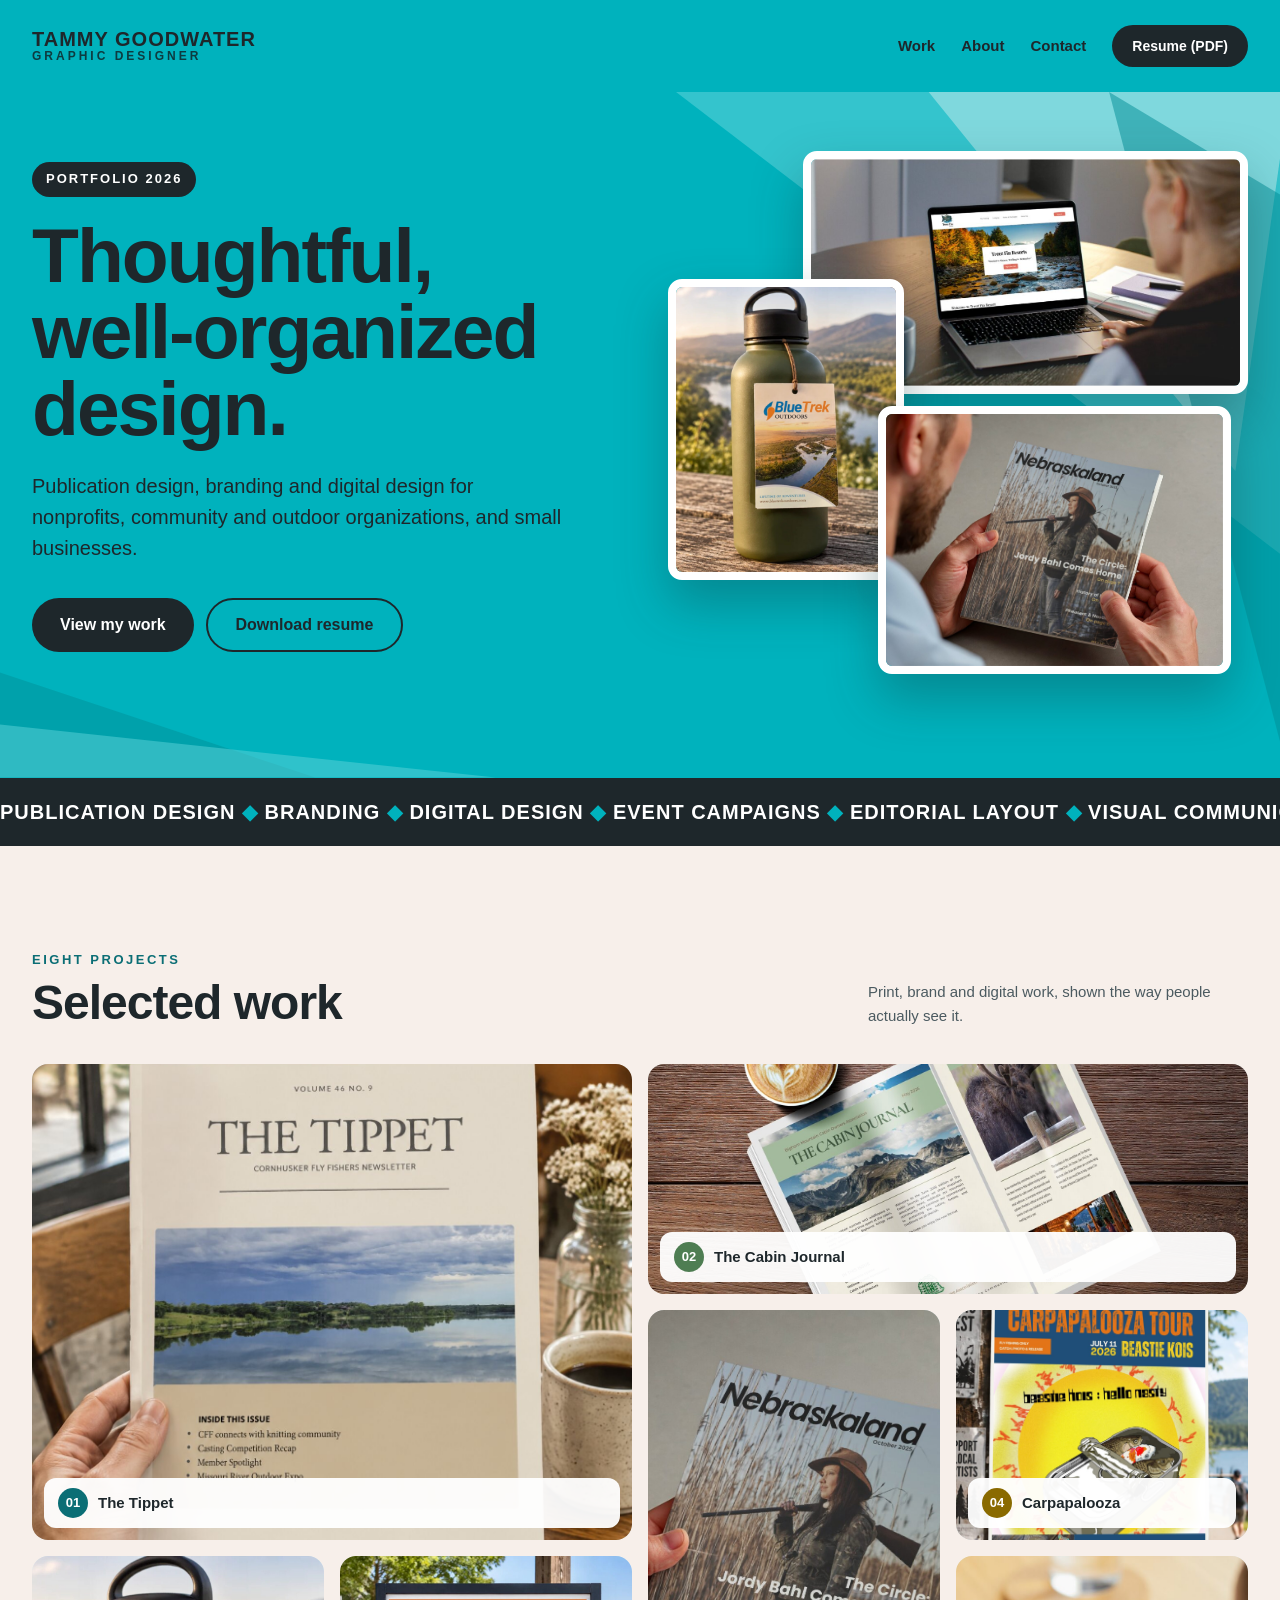
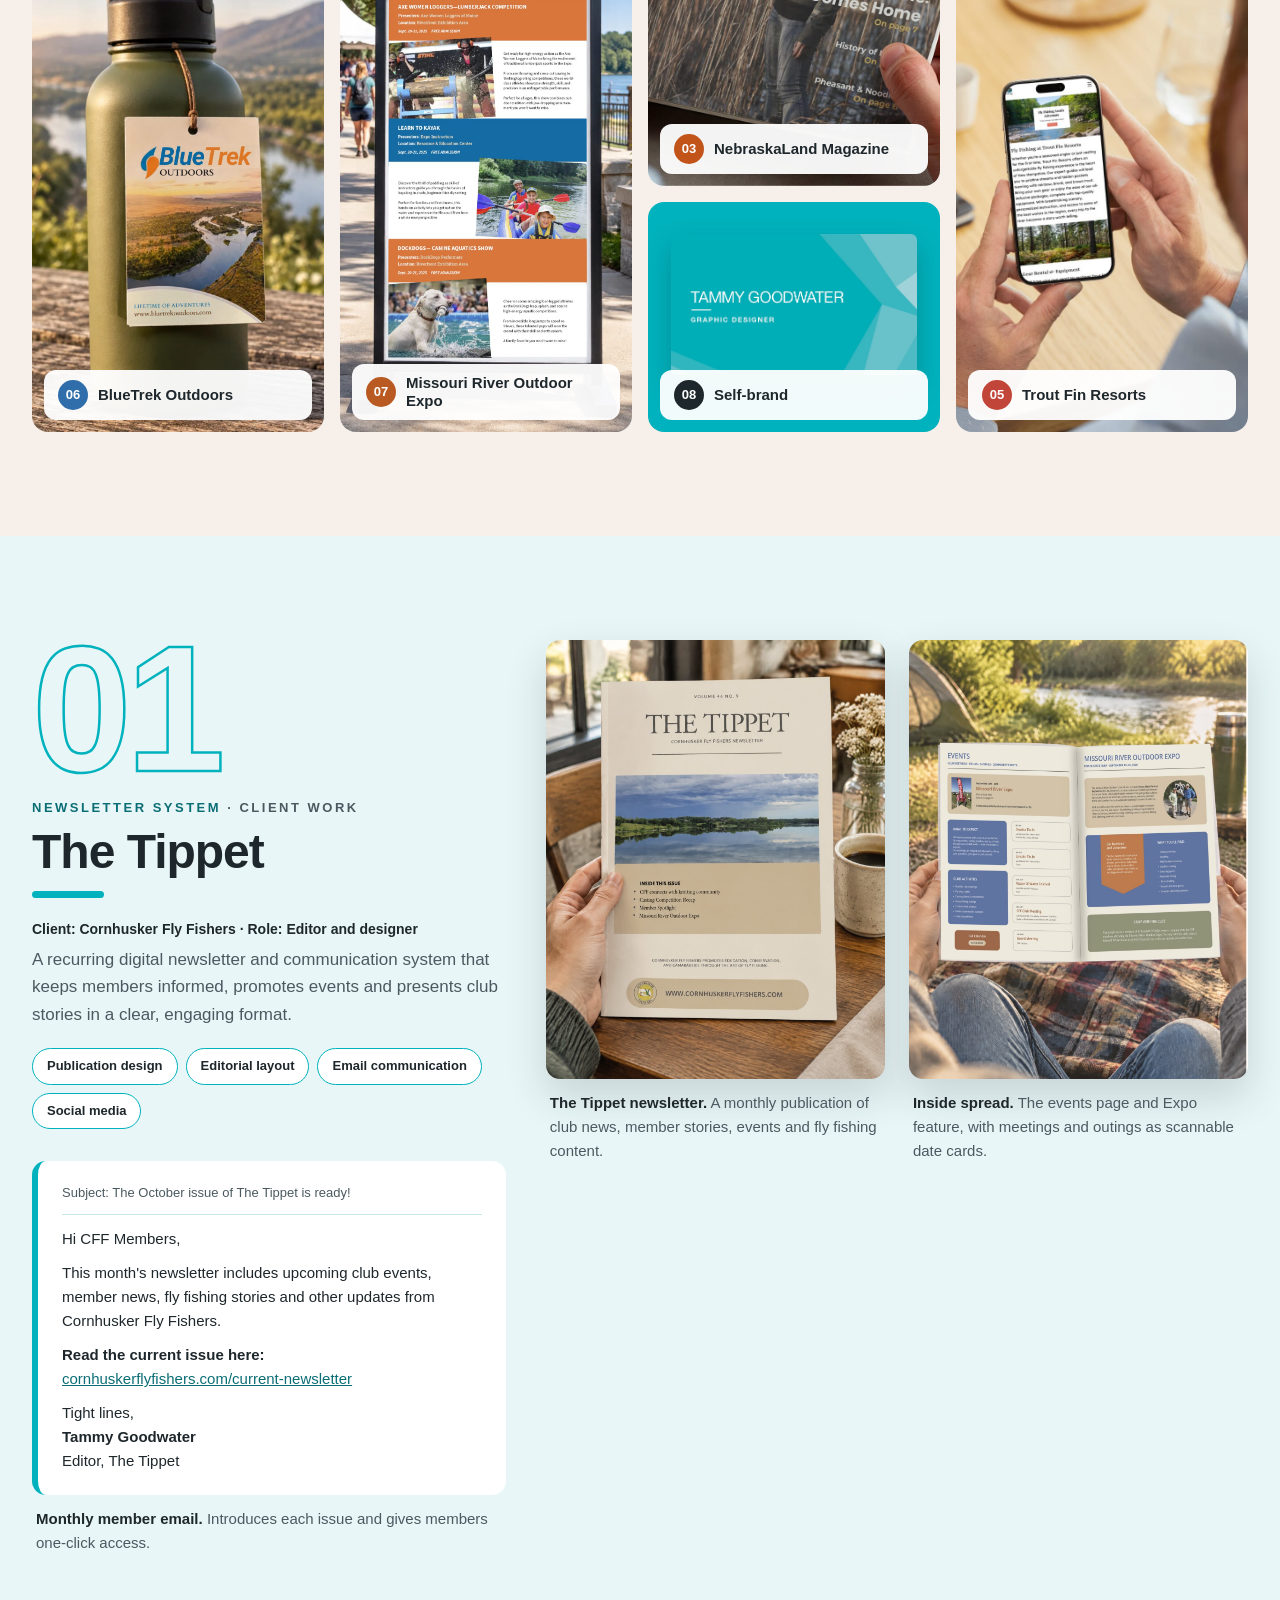
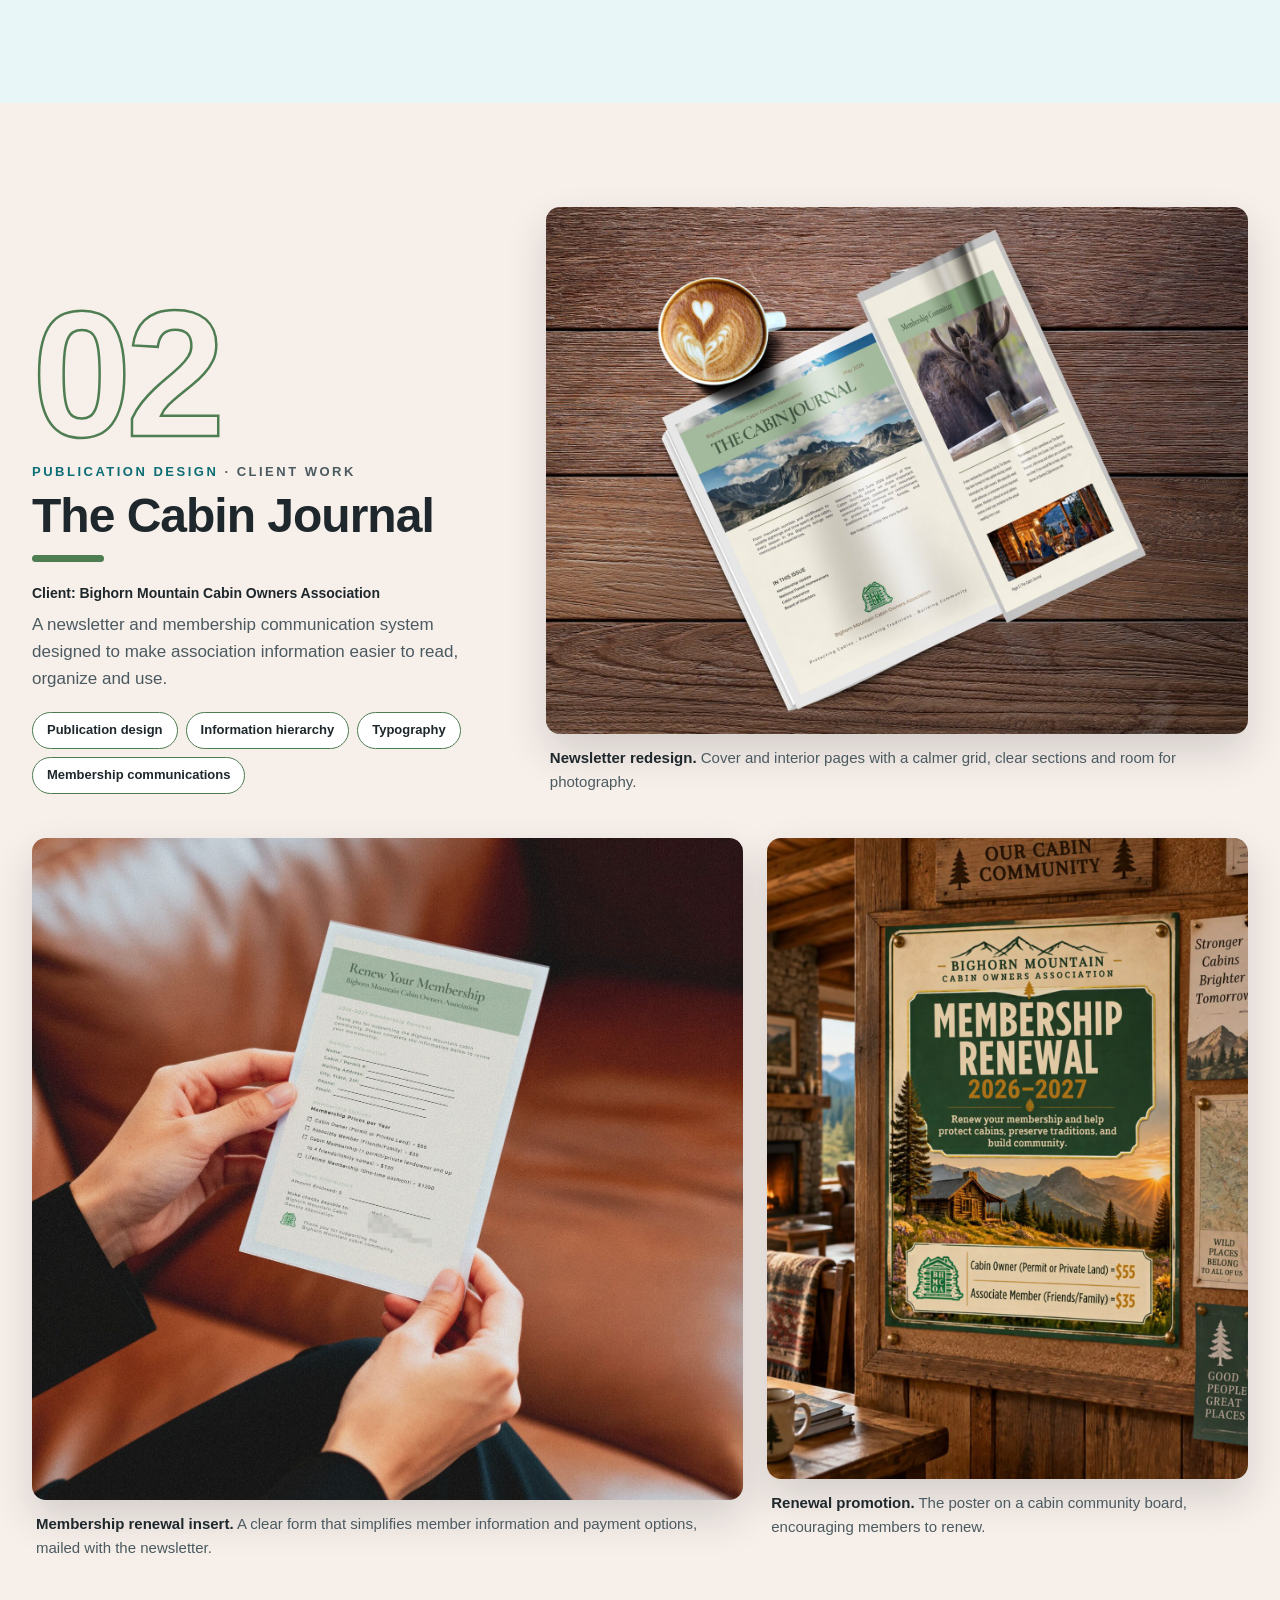
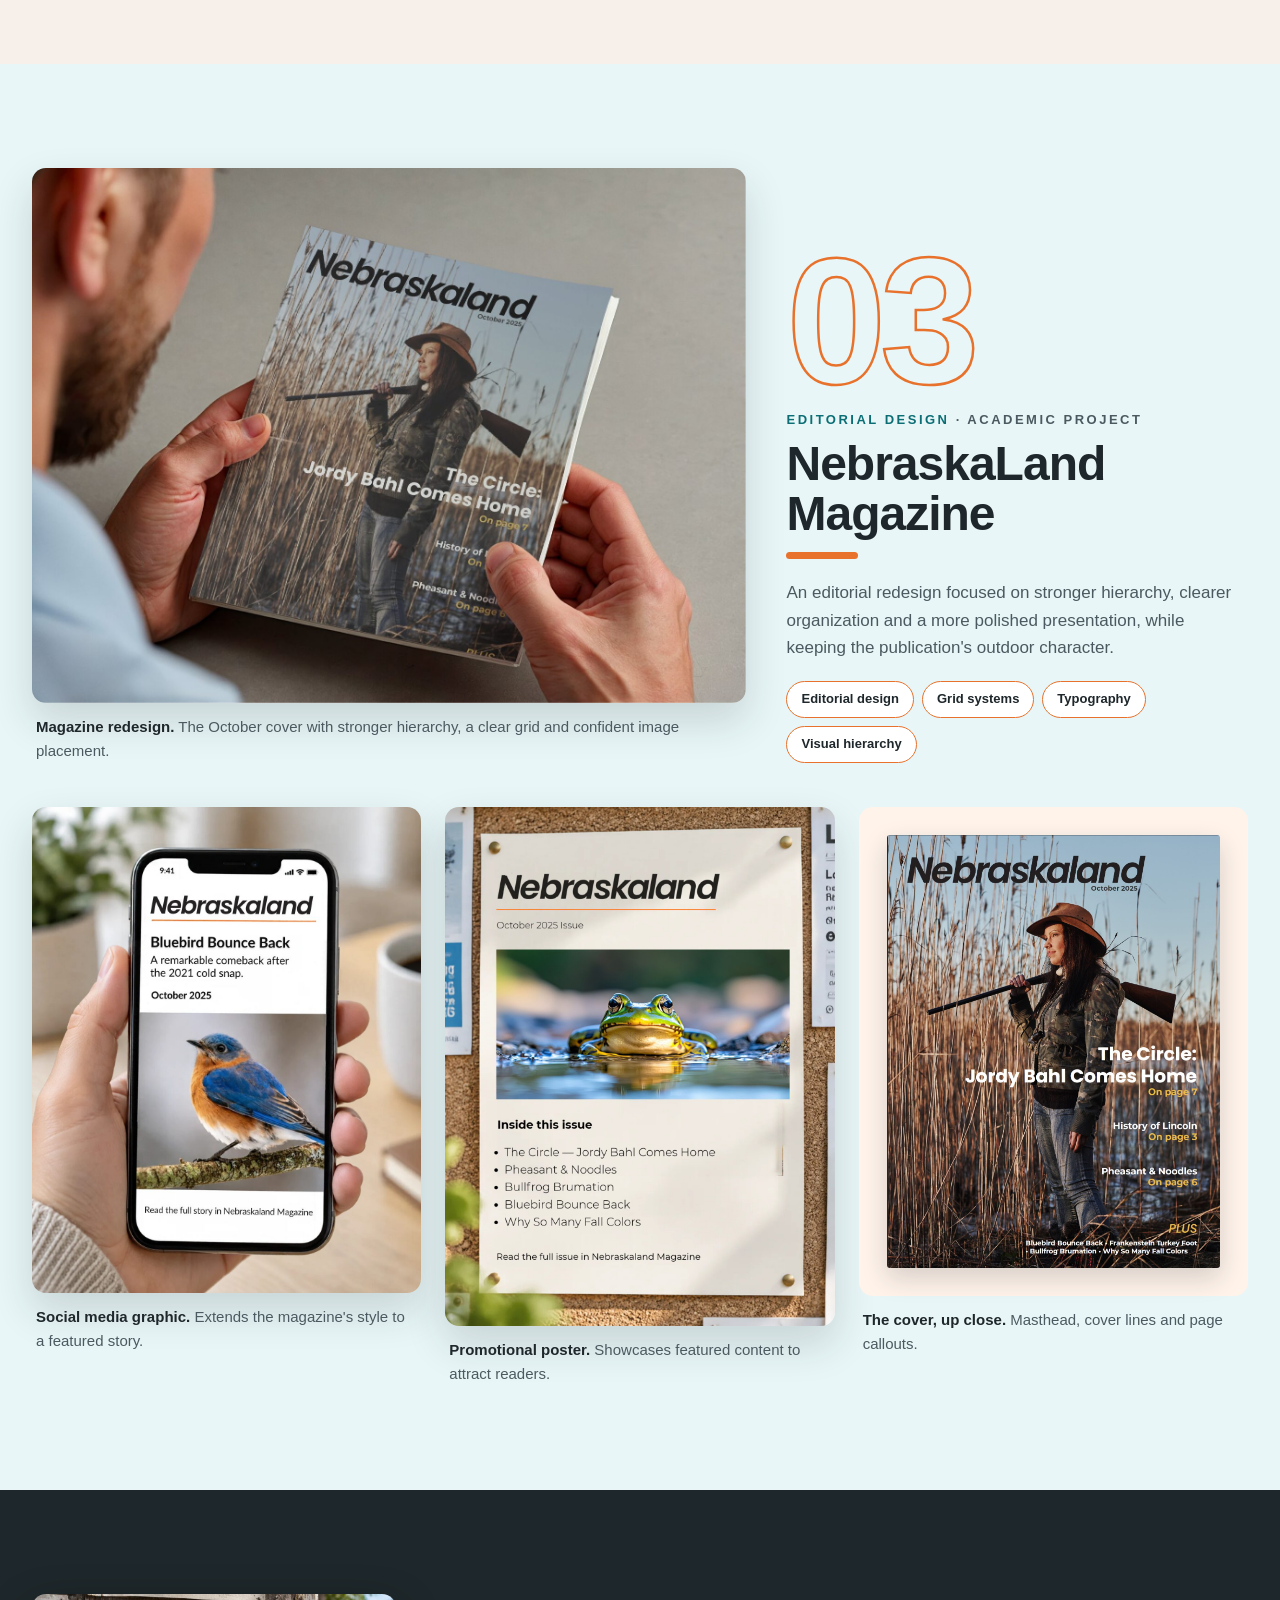
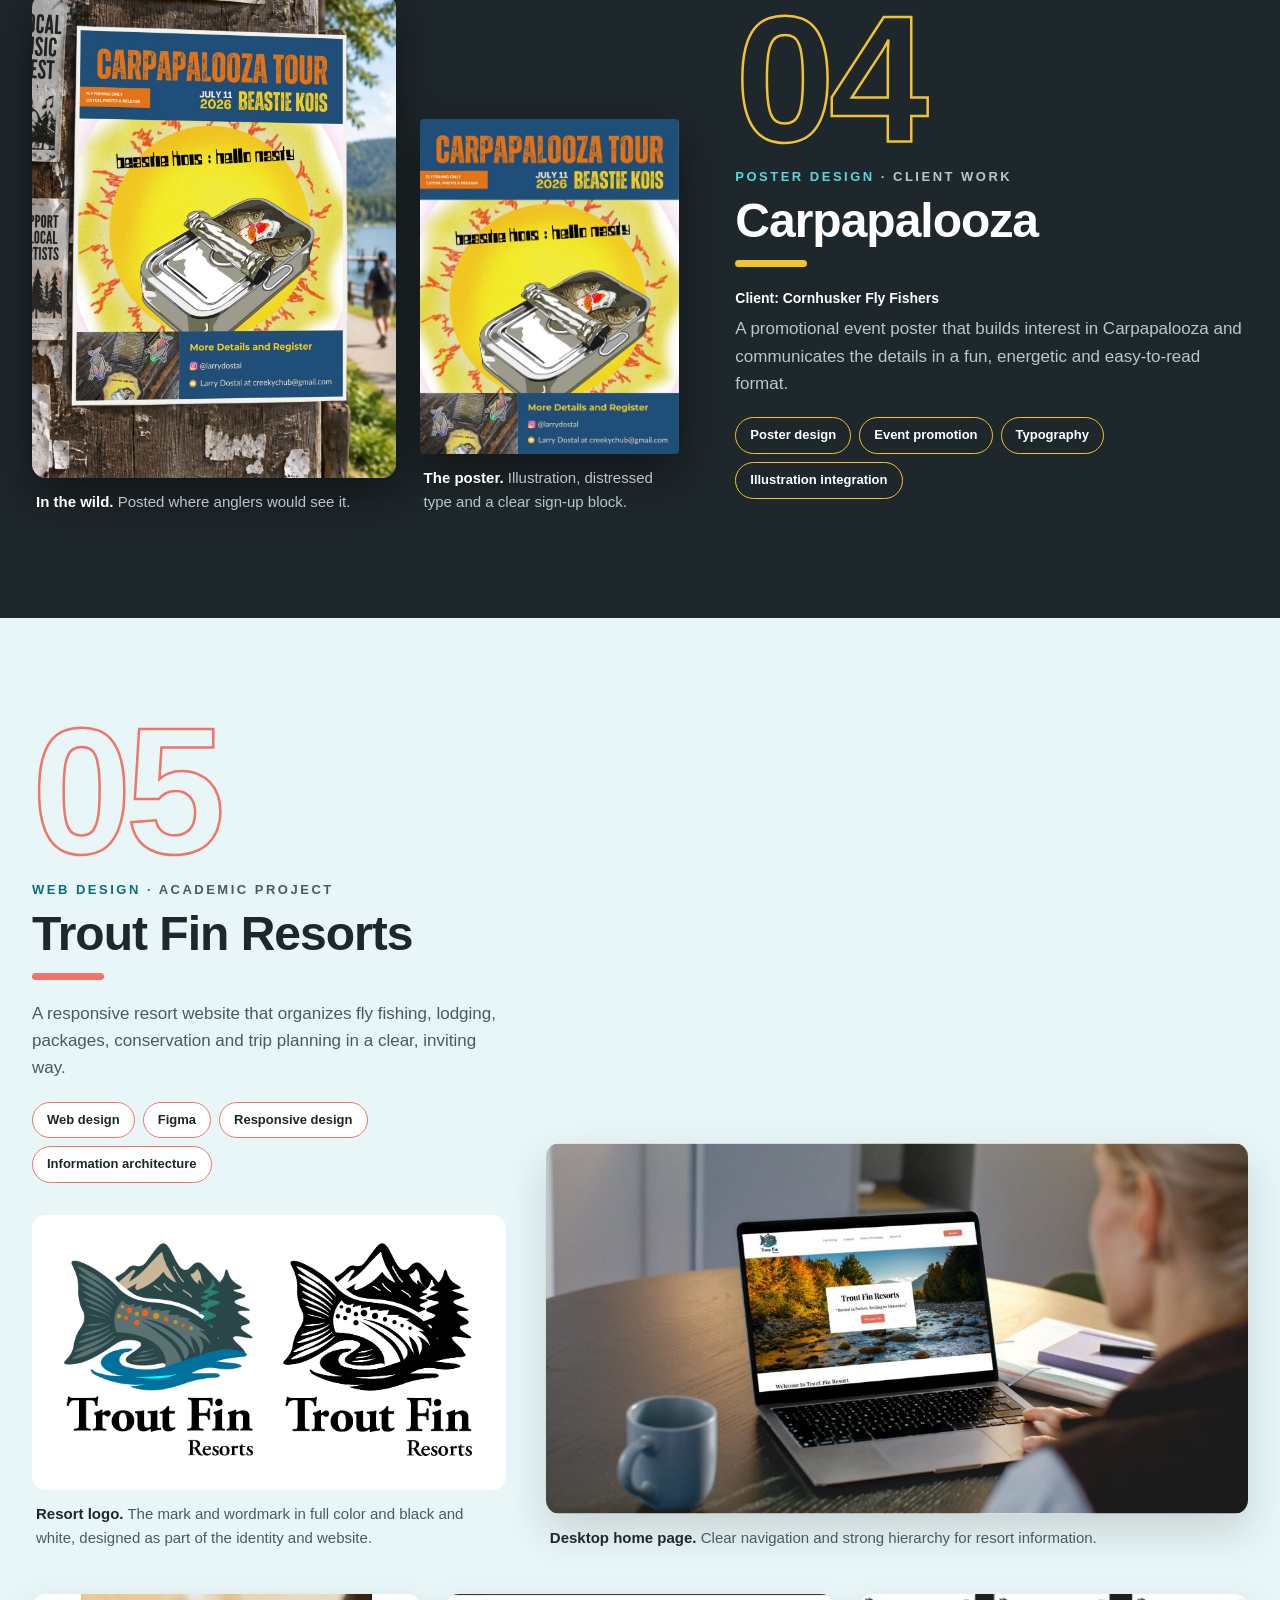
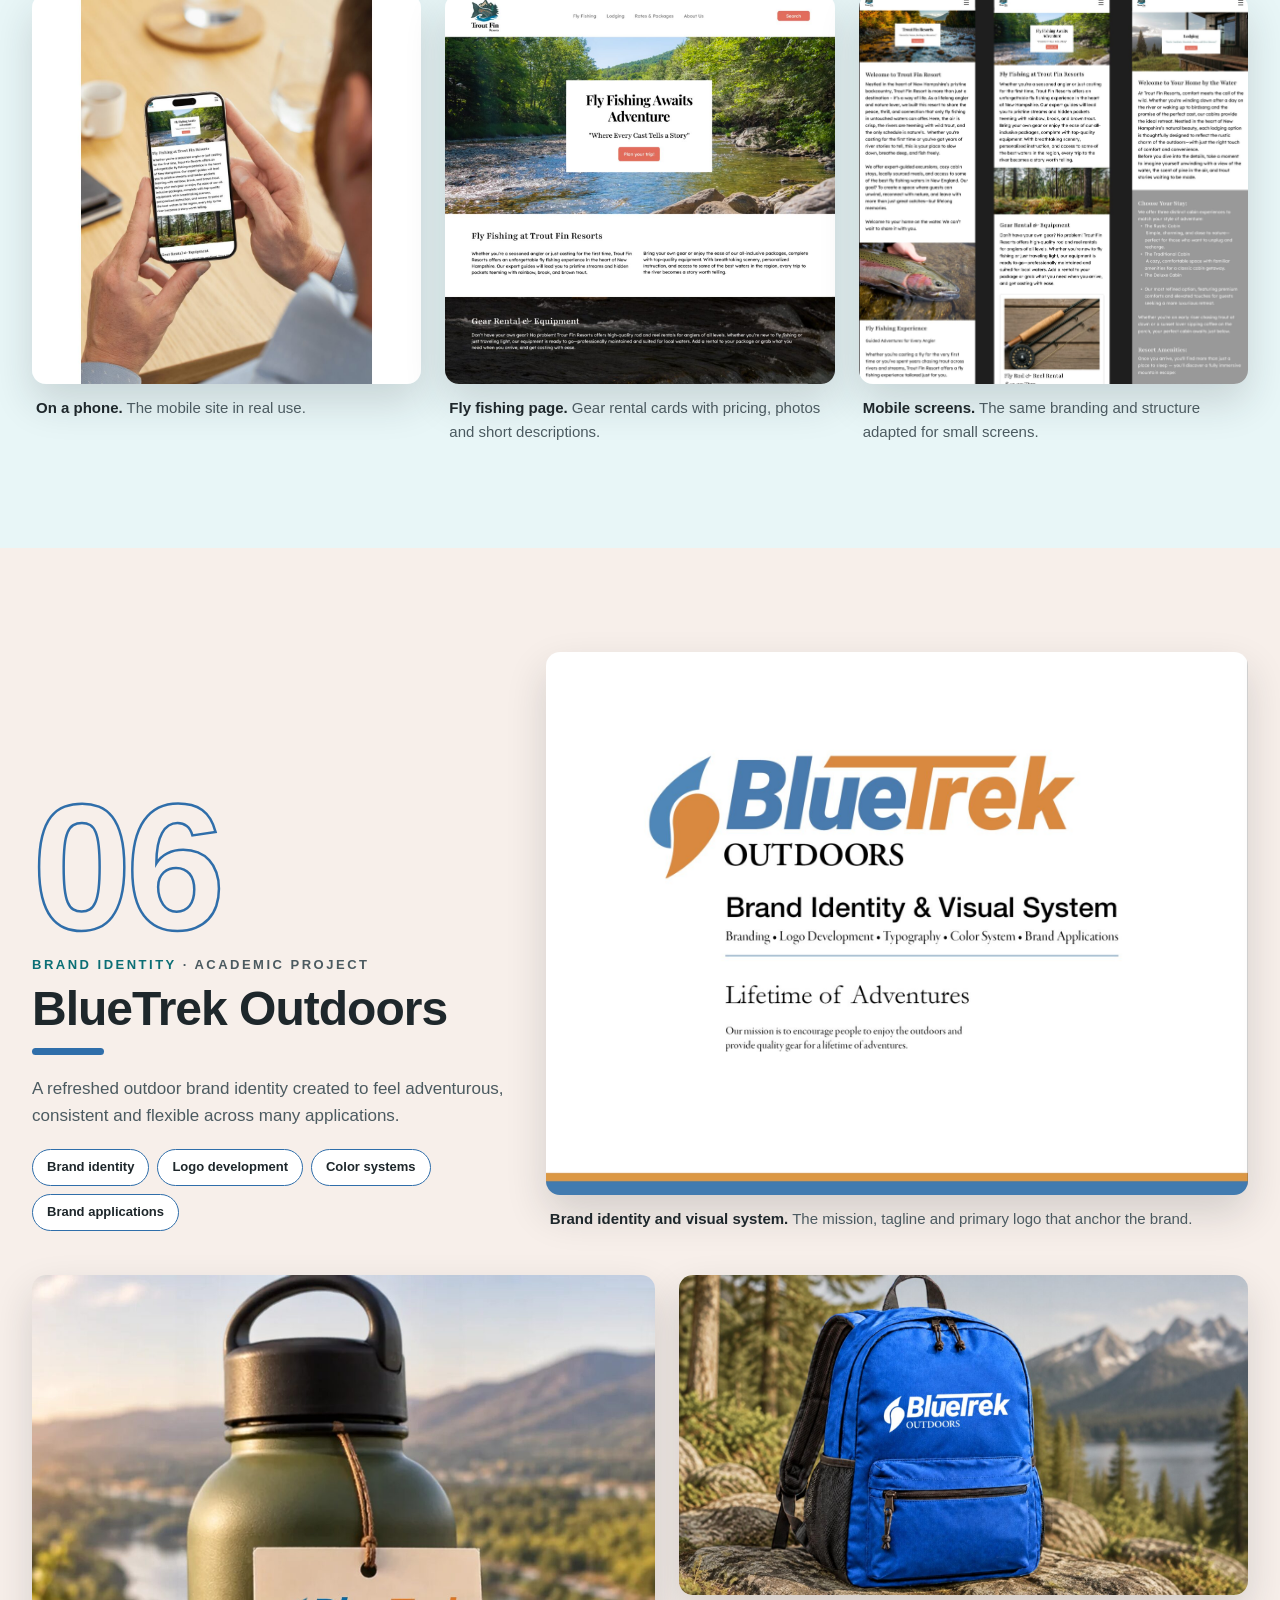
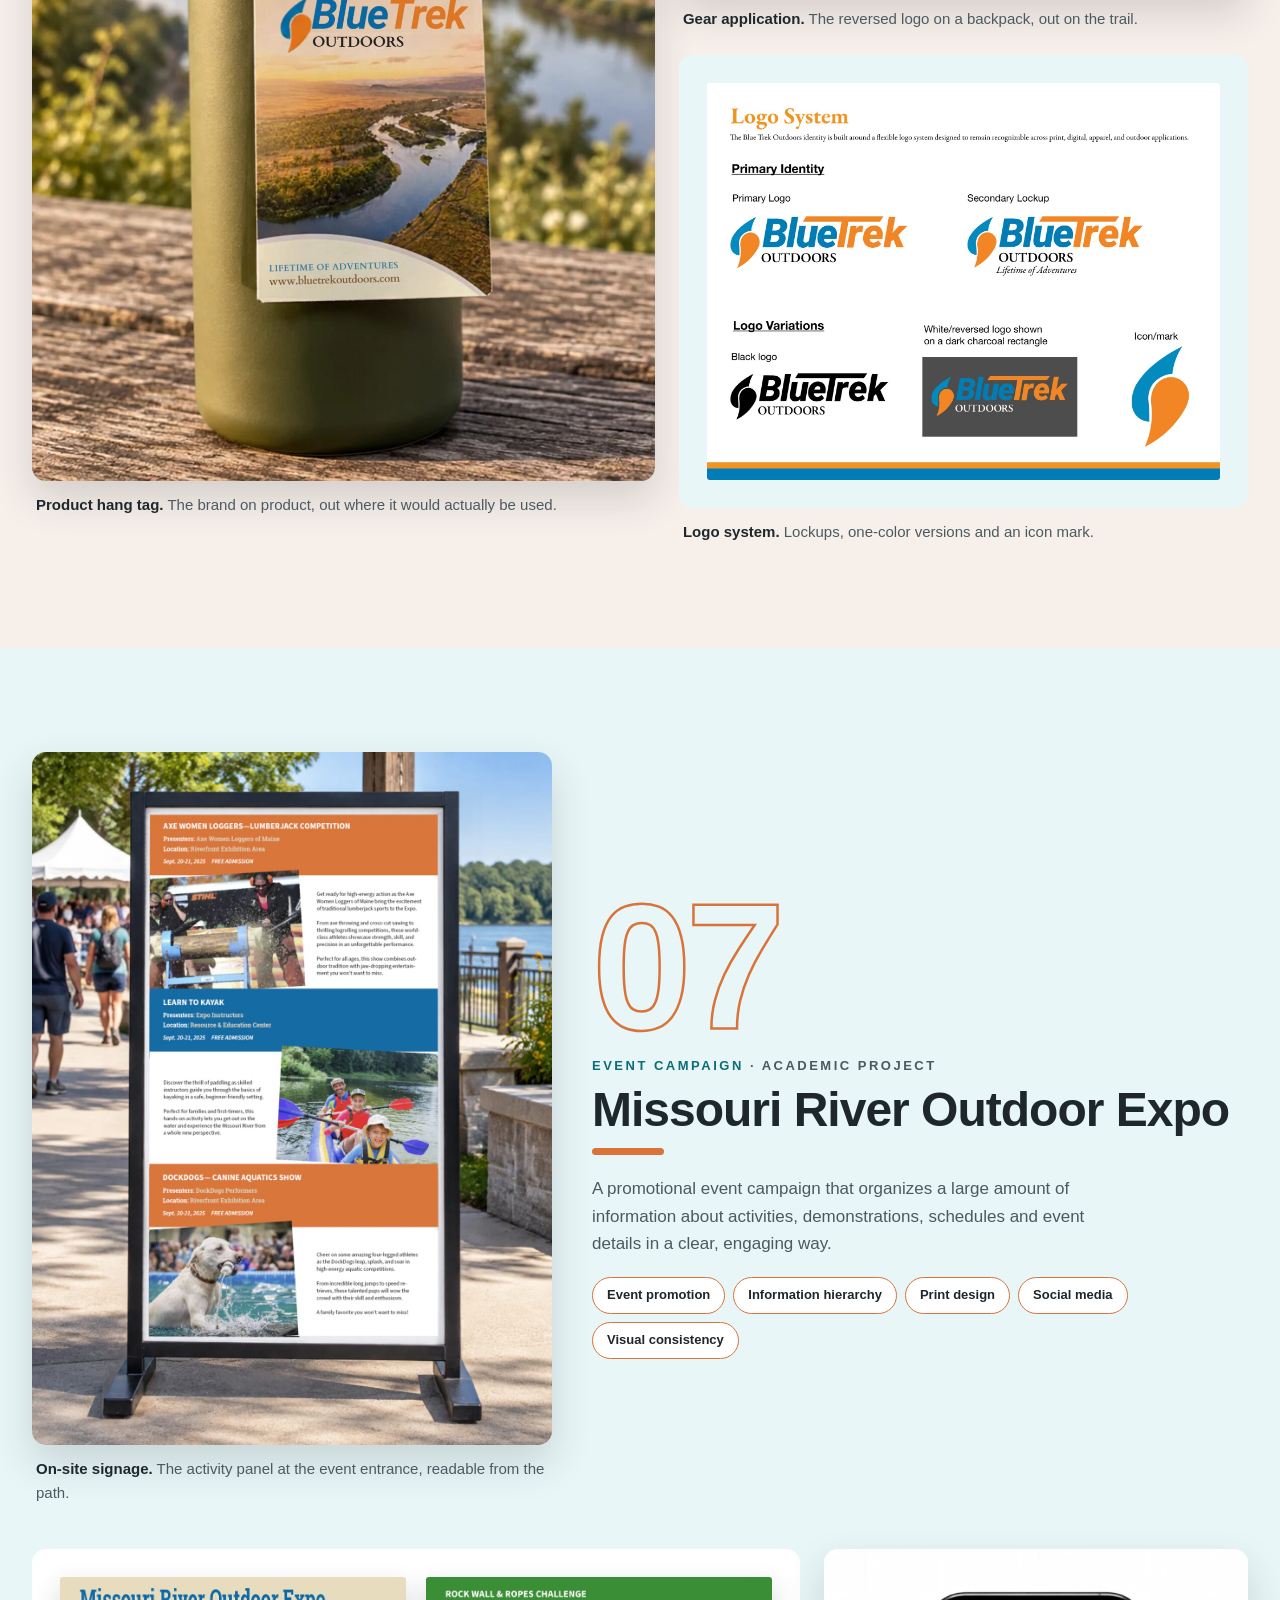
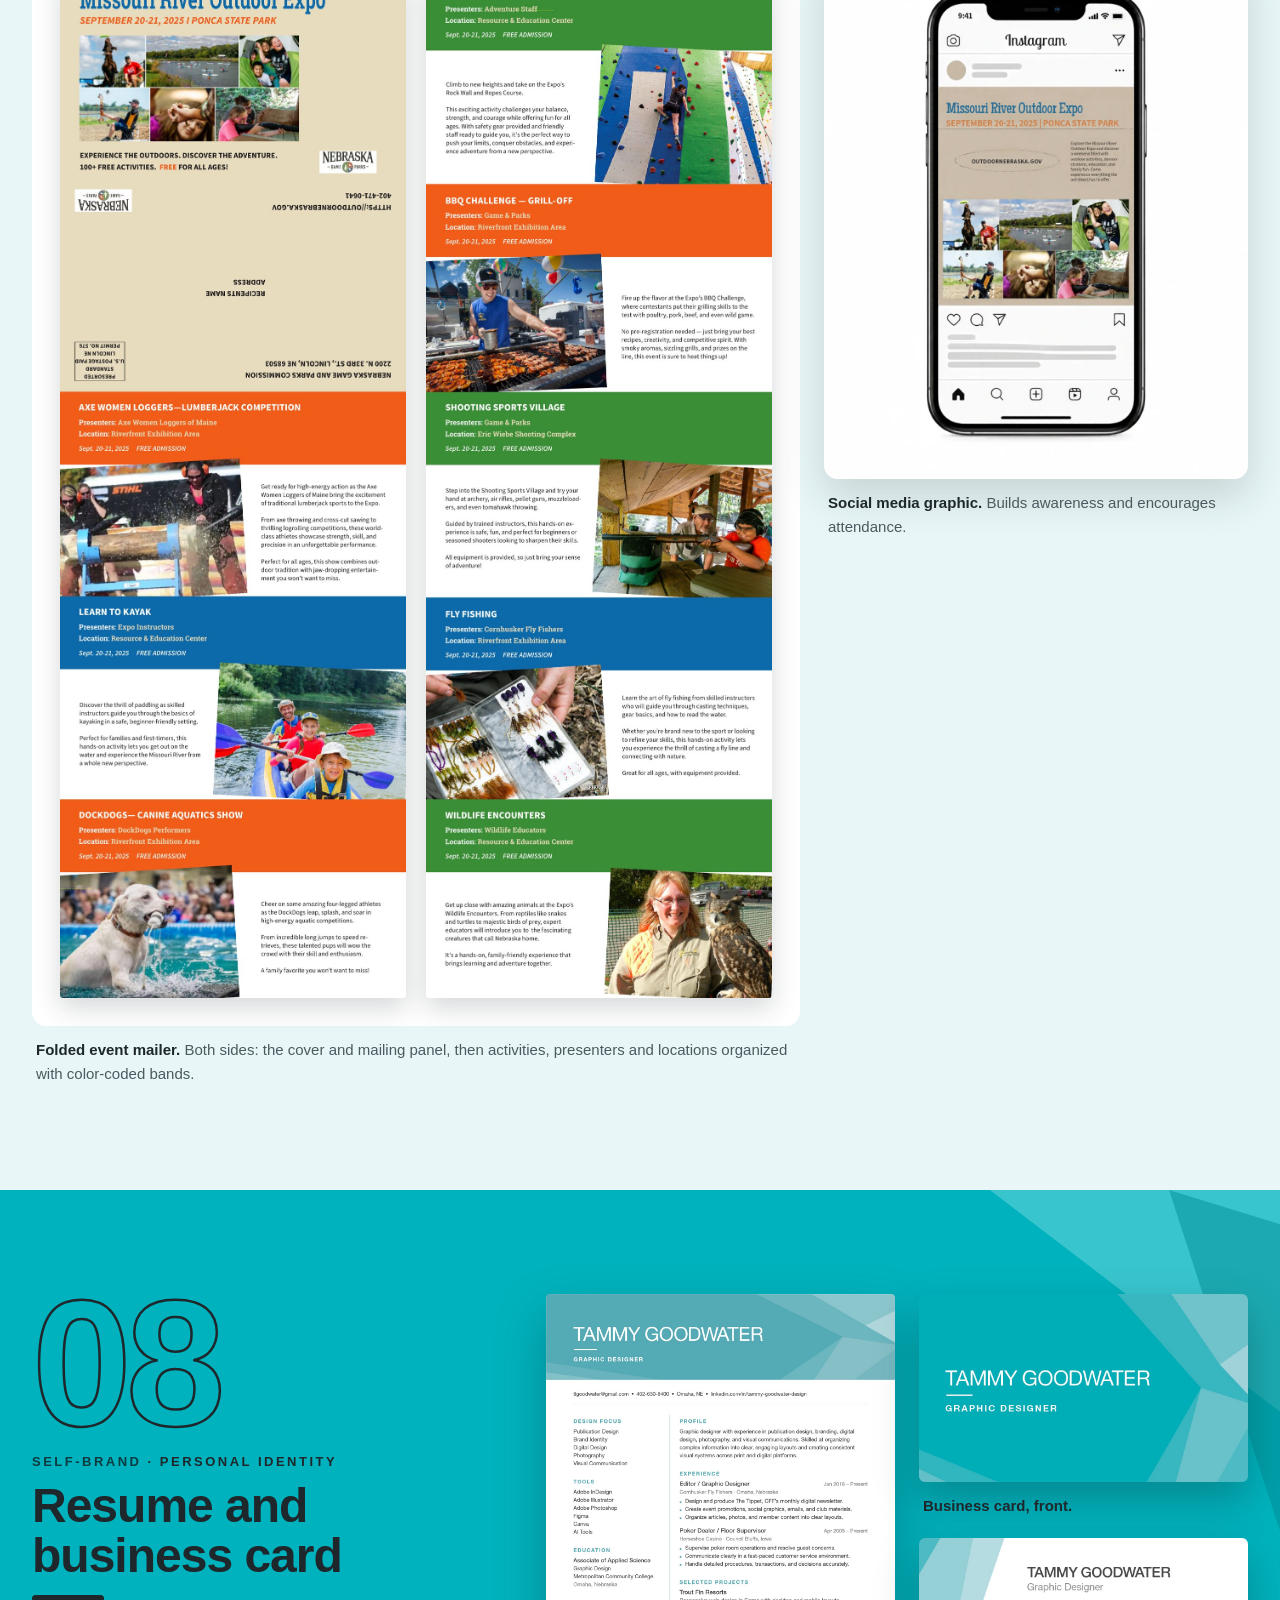
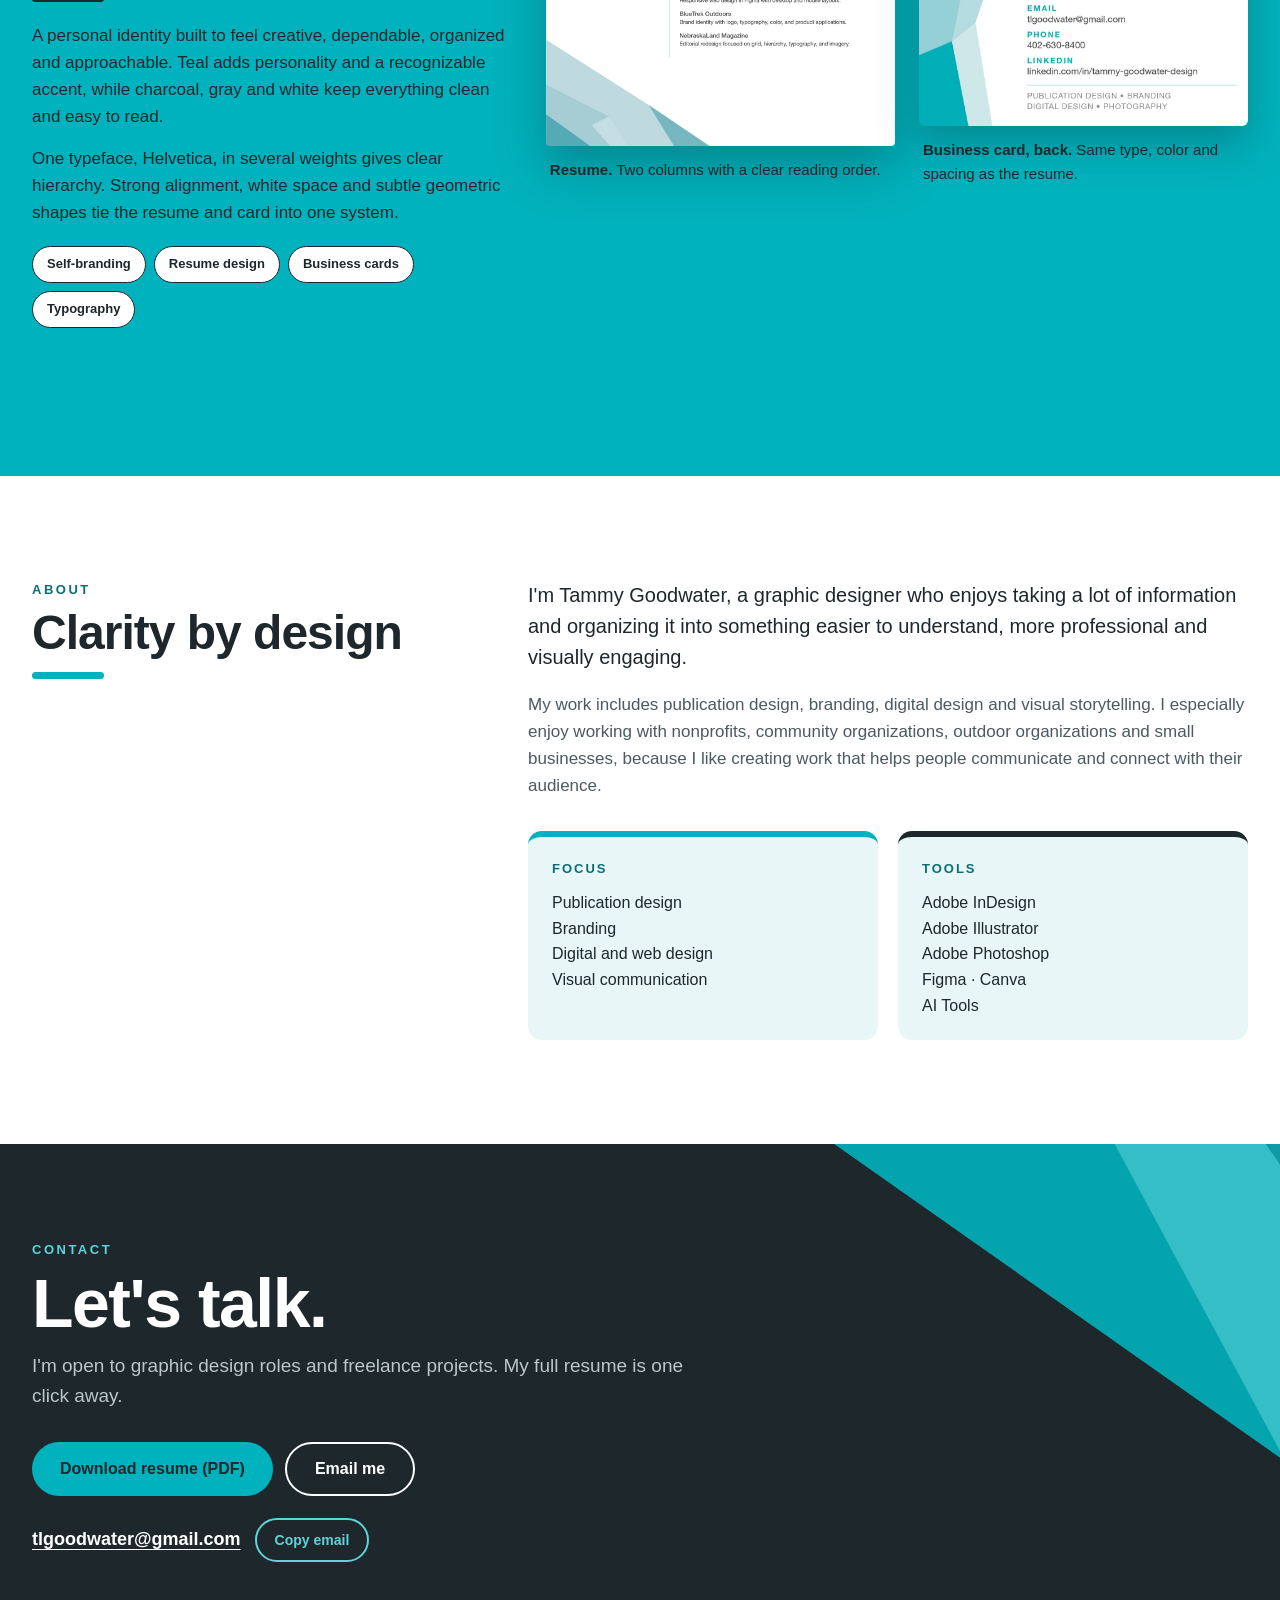
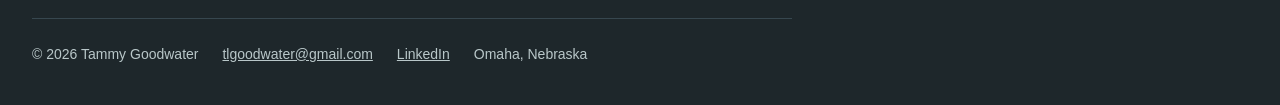
==== commit 419747e0: "Contact: show email address with a Copy email button Visitors can click the address to open their em" ====
--- a/index.html
+++ b/index.html
@@ -81,6 +81,9 @@
 .p5{grid-column:4/5;grid-row:3/5}.p6{grid-column:1/2;grid-row:3/5}.p7{grid-column:2/3;grid-row:3/5}.p8{grid-column:3/4;grid-row:4/5}
 }
 @media (max-width:560px){.bento{grid-template-columns:minmax(0,1fr)}.t-big,.t-wide{grid-column:span 1}}
+.copy-btn{min-height:44px;padding:0 18px;border-radius:999px;border:2px solid var(--teal-light);background:transparent;color:var(--teal-light);font:inherit;font-size:14px;font-weight:700;cursor:pointer}
+.copy-btn:hover{background:var(--teal-light);color:var(--charcoal)}
+.copy-btn:focus-visible,.btn:focus-visible{outline:3px solid var(--teal-light);outline-offset:3px}
 @keyframes rise{from{opacity:0;transform:translateY(18px)}to{opacity:1;transform:none}}
 @keyframes f1{0%,100%{transform:rotate(3deg) translateY(0)}50%{transform:rotate(3deg) translateY(-9px)}}
 @keyframes f2{0%,100%{transform:rotate(-5deg) translateY(0)}50%{transform:rotate(-5deg) translateY(-7px)}}
@@ -486,6 +489,12 @@
           <a id="resume" href="Tammy_Goodwater_Resume.pdf" download="Tammy_Goodwater_Resume.pdf" class="btn" style="background: var(--teal); color: var(--charcoal)">Download resume (PDF)</a>
           <a href="mailto:tlgoodwater@gmail.com" class="btn" style="border: 2px solid #FFFFFF; color: #FFFFFF">Email me</a>
         </div>
+        <!-- Email address shown in full, with a Copy button for people who use webmail (Gmail, Yahoo and so on) -->
+        <div style="display: flex; flex-wrap: wrap; align-items: center; gap: 10px 14px; margin-top: 22px">
+          <a href="mailto:tlgoodwater@gmail.com" style="color: #FFFFFF; font-size: 18px; font-weight: 700; text-decoration: underline; text-underline-offset: 4px">tlgoodwater@gmail.com</a>
+          <button type="button" id="copy-email" class="copy-btn" data-email="tlgoodwater@gmail.com">Copy email</button>
+          <span id="copy-status" role="status" aria-live="polite" style="font-size: 14px; color: var(--teal-light)"></span>
+        </div>
       </div>
       <div style="display: flex; flex-wrap: wrap; gap: 8px 24px; padding-top: 24px; border-top: 1px solid #37474F; font-size: 14px; color: var(--gray-light); max-width: 760px">
         <span>© 2026 Tammy Goodwater</span>
@@ -496,5 +505,41 @@
     </div>
   </section>
 </div>
+<script>
+/* "Copy email" button: copies the address so people can paste it into any email app or webmail. */
+(function () {
+  var btn = document.getElementById('copy-email');
+  if (!btn) return;
+  var status = document.getElementById('copy-status');
+  var email = btn.getAttribute('data-email');
+  var timer;
+  function done(ok) {
+    btn.textContent = ok ? 'Copied' : 'Copy email';
+    status.textContent = ok ? 'Copied! Paste it into any email.' : 'Press and hold the address to copy it.';
+    clearTimeout(timer);
+    timer = setTimeout(function () { btn.textContent = 'Copy email'; status.textContent = ''; }, 4000);
+  }
+  function fallback() {
+    var t = document.createElement('textarea');
+    t.value = email;
+    t.setAttribute('readonly', '');
+    t.style.position = 'fixed';
+    t.style.opacity = '0';
+    document.body.appendChild(t);
+    t.select();
+    var ok = false;
+    try { ok = document.execCommand('copy'); } catch (e) {}
+    document.body.removeChild(t);
+    done(ok);
+  }
+  btn.addEventListener('click', function () {
+    if (navigator.clipboard && window.isSecureContext) {
+      navigator.clipboard.writeText(email).then(function () { done(true); }, fallback);
+    } else {
+      fallback();
+    }
+  });
+})();
+</script>
 </body>
 </html>
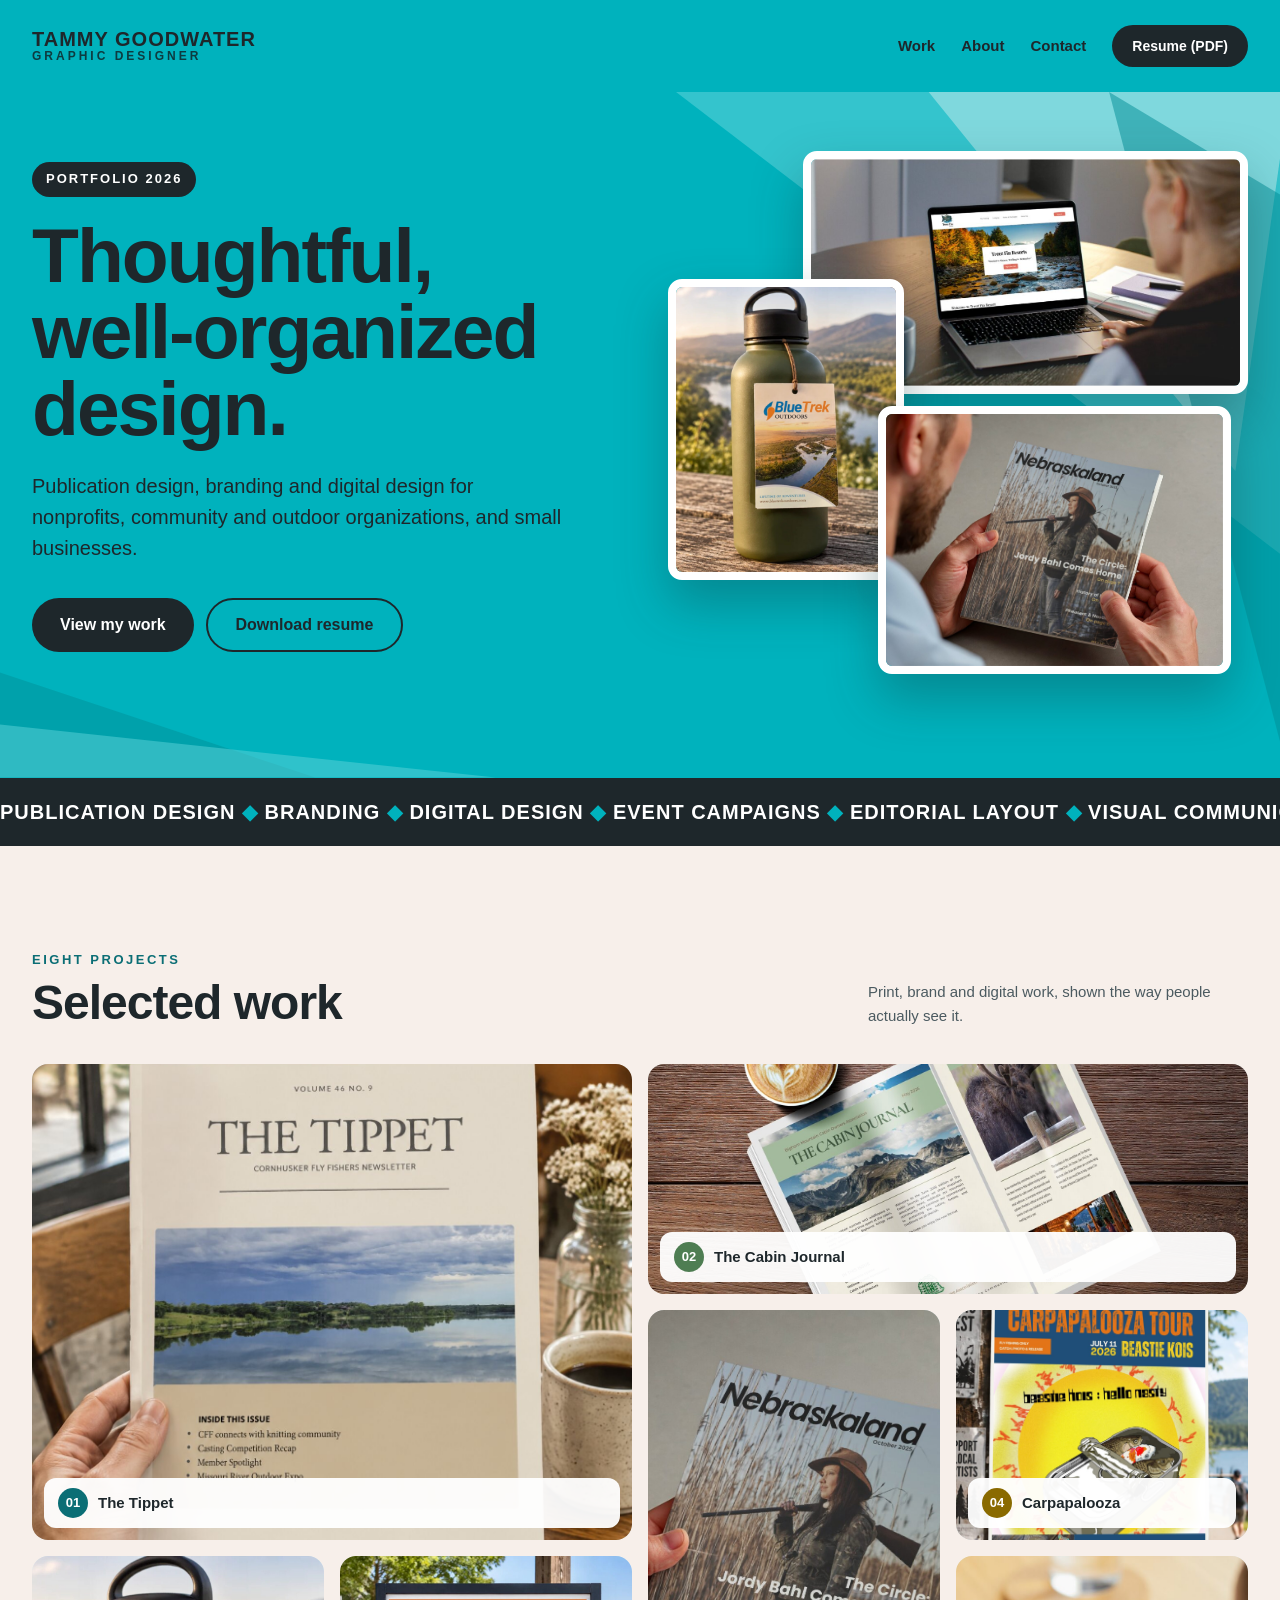
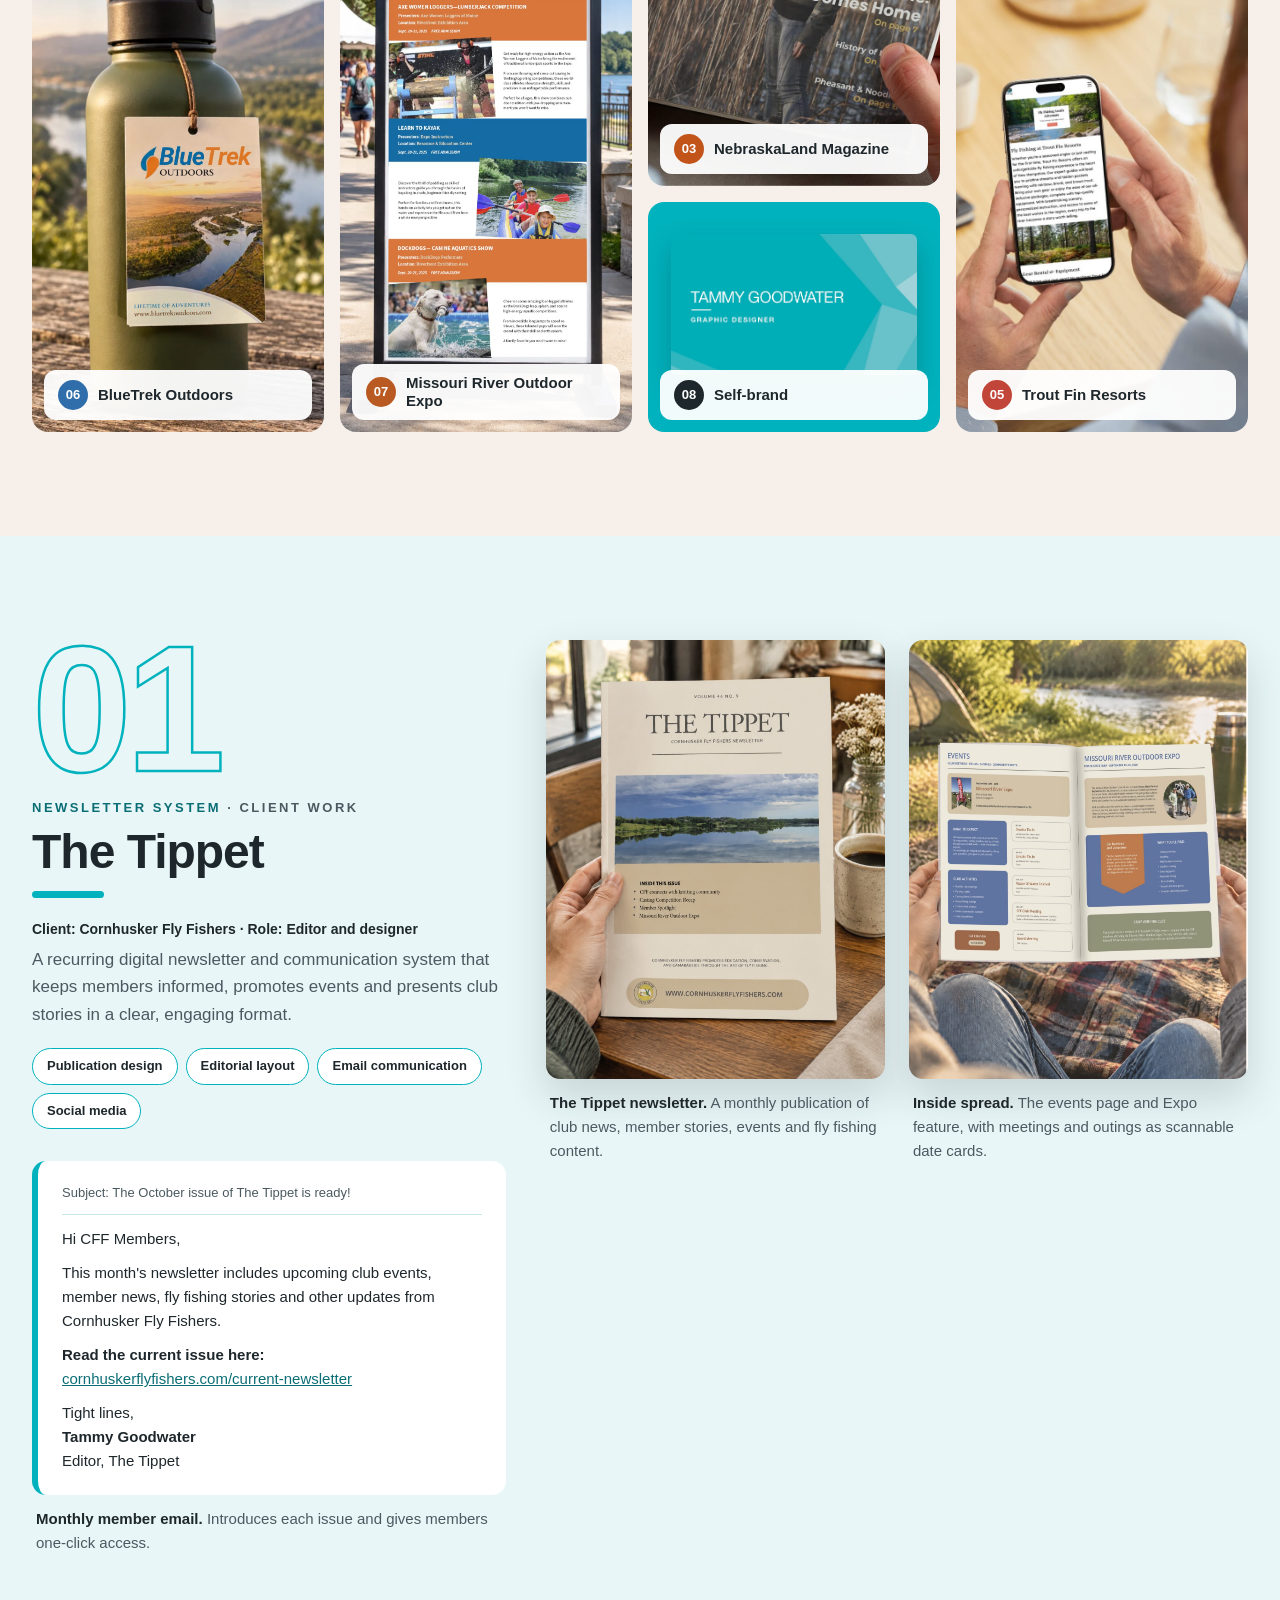
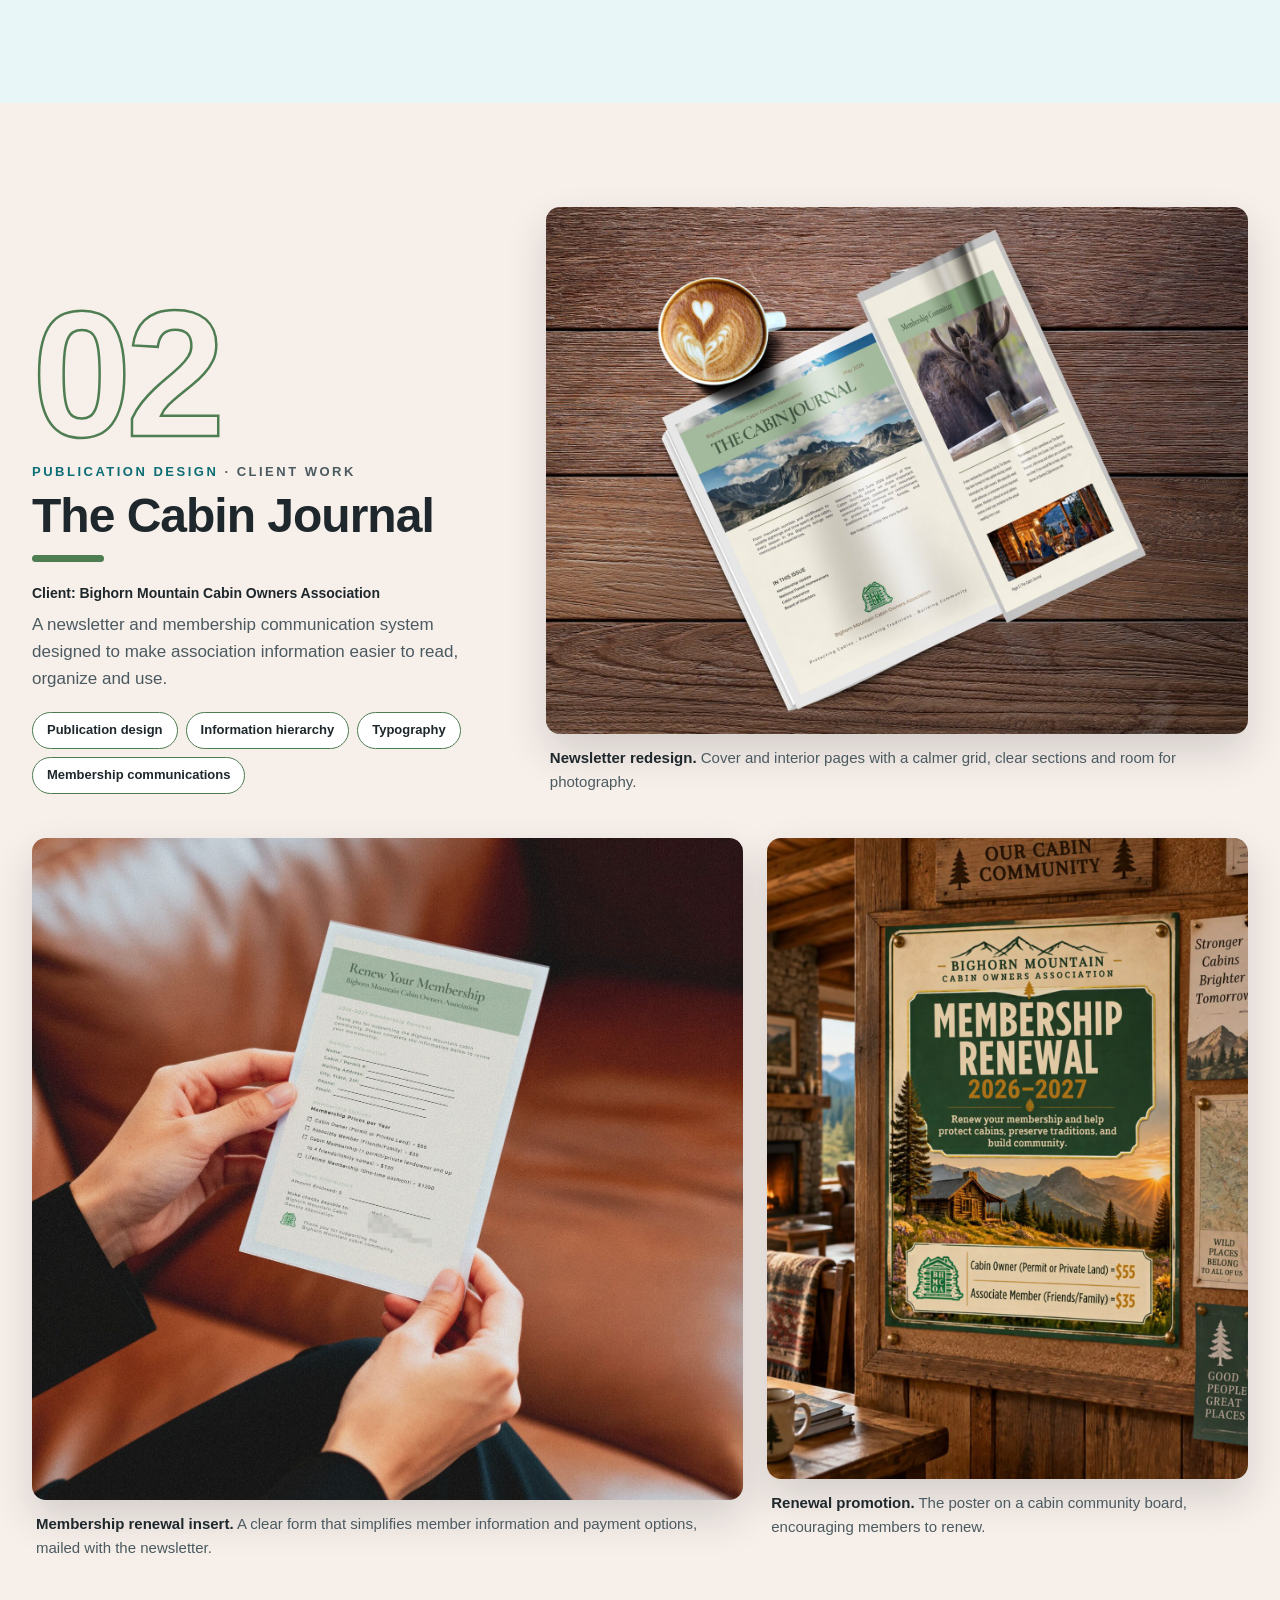
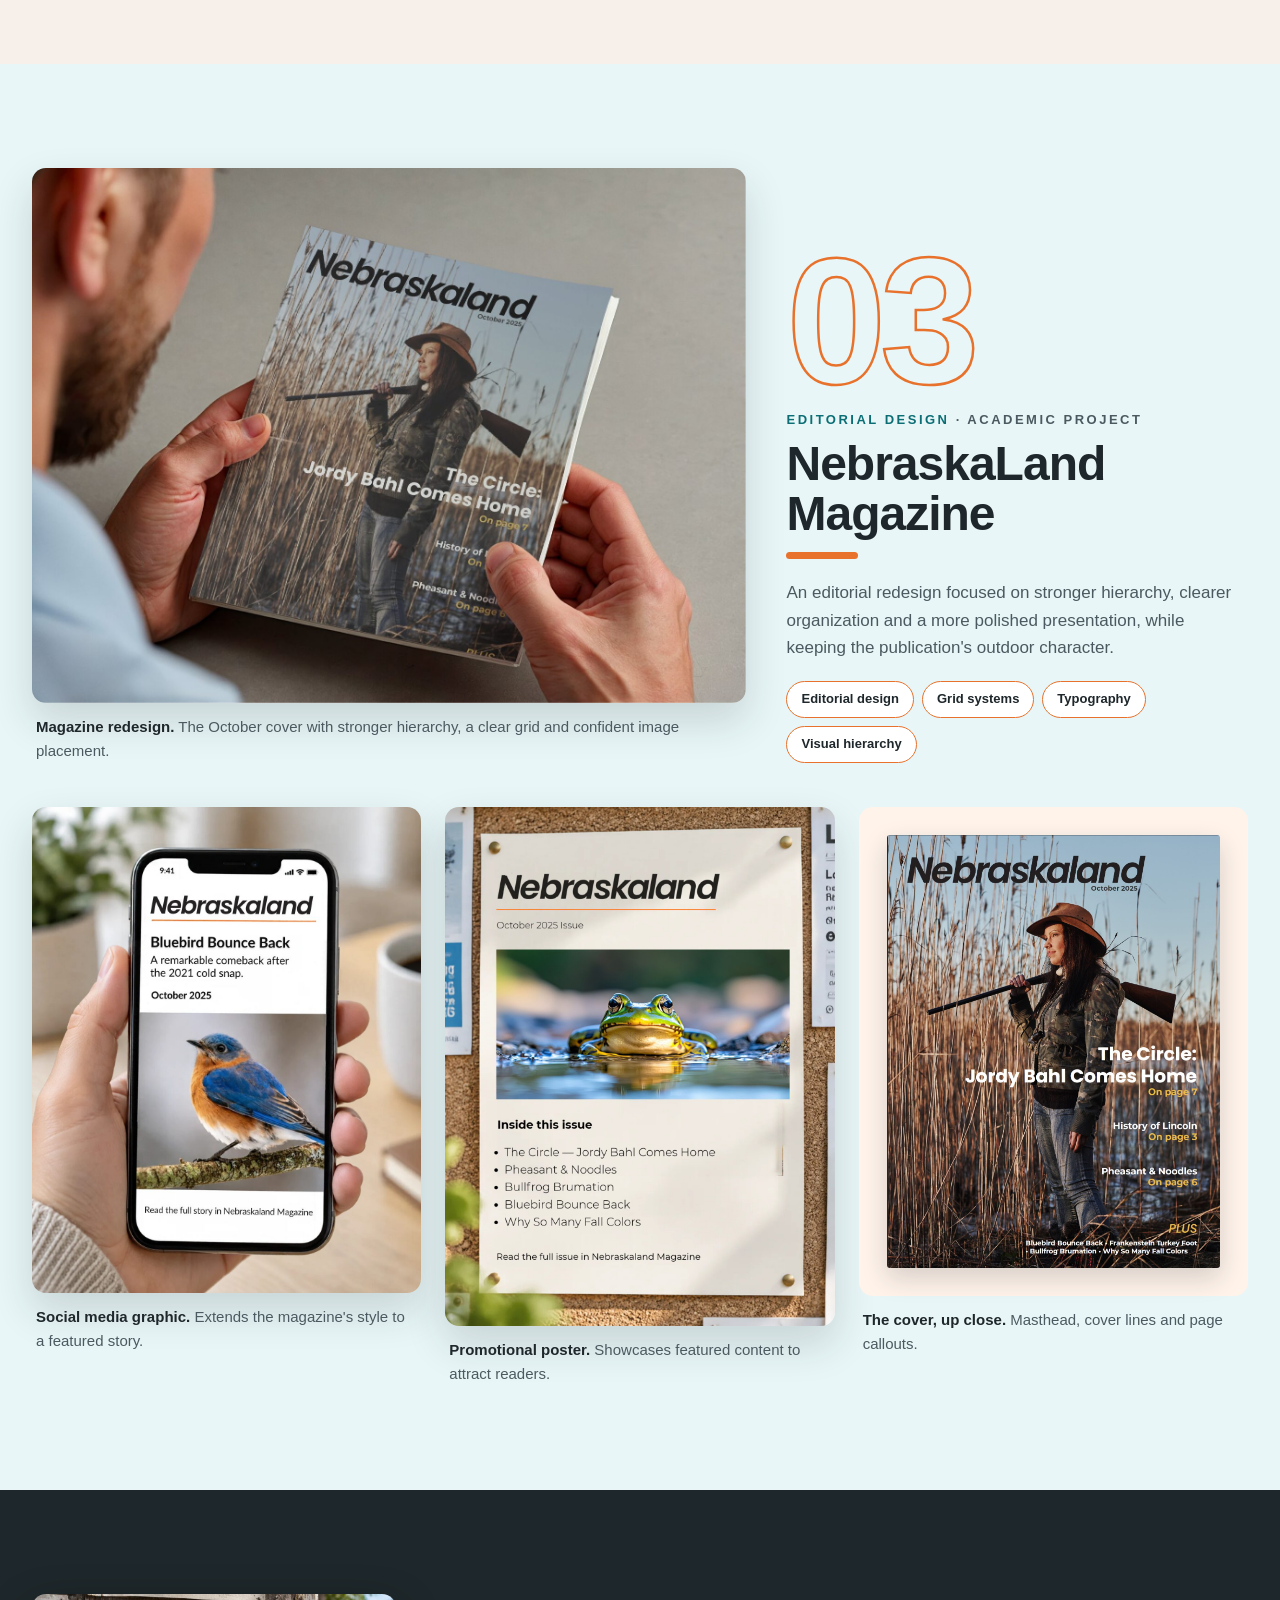
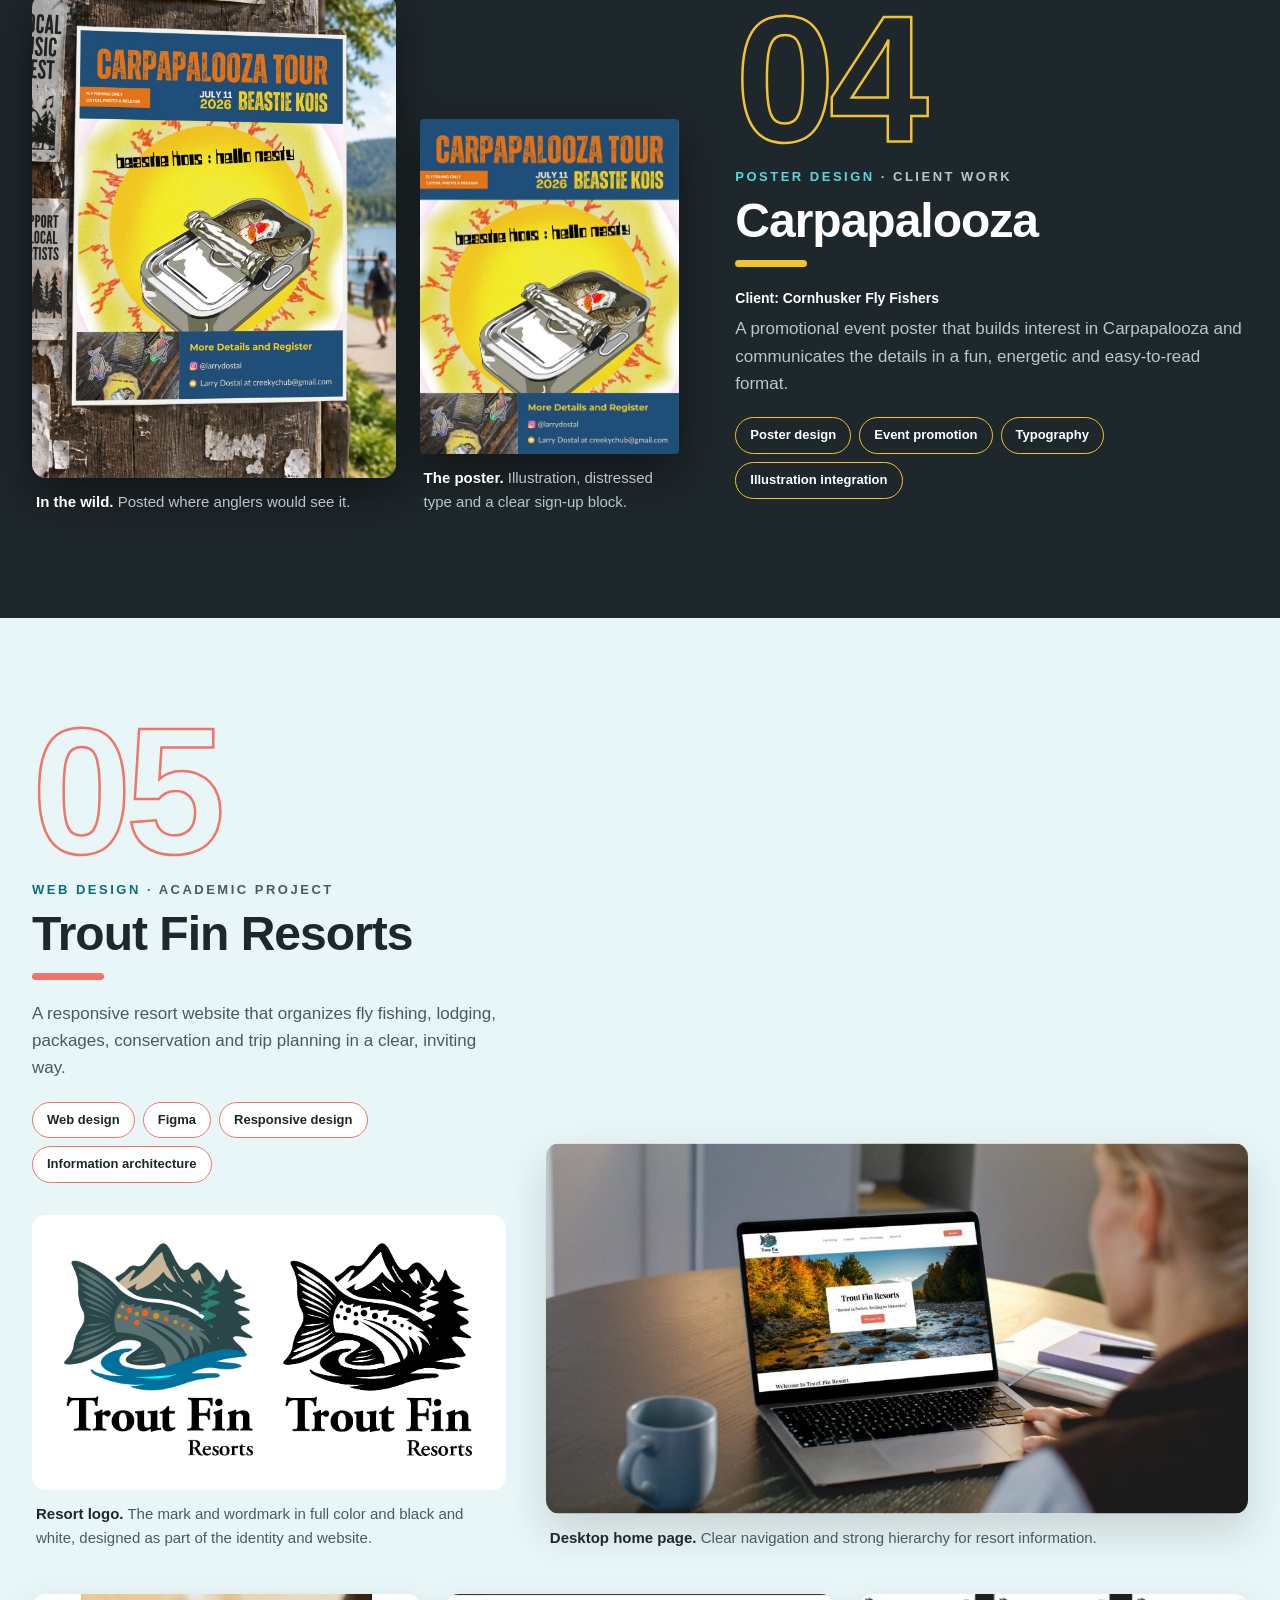
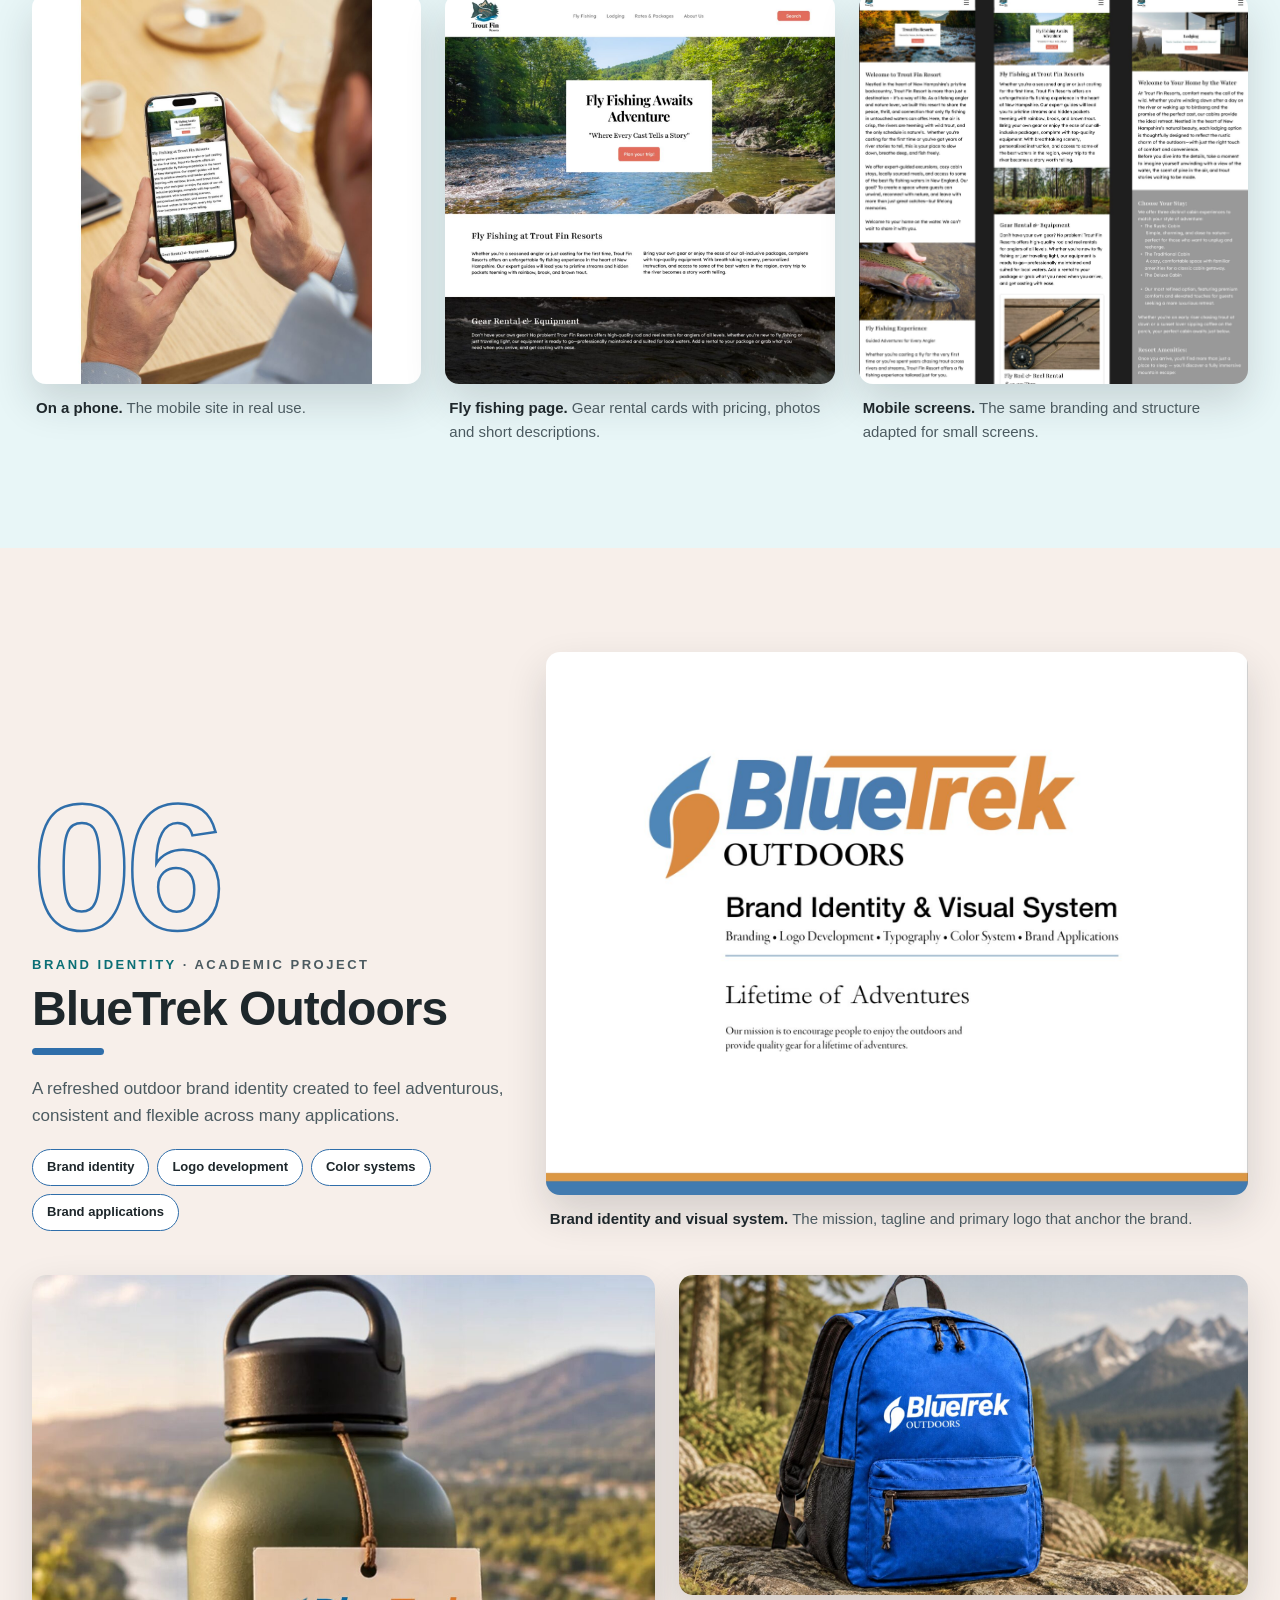
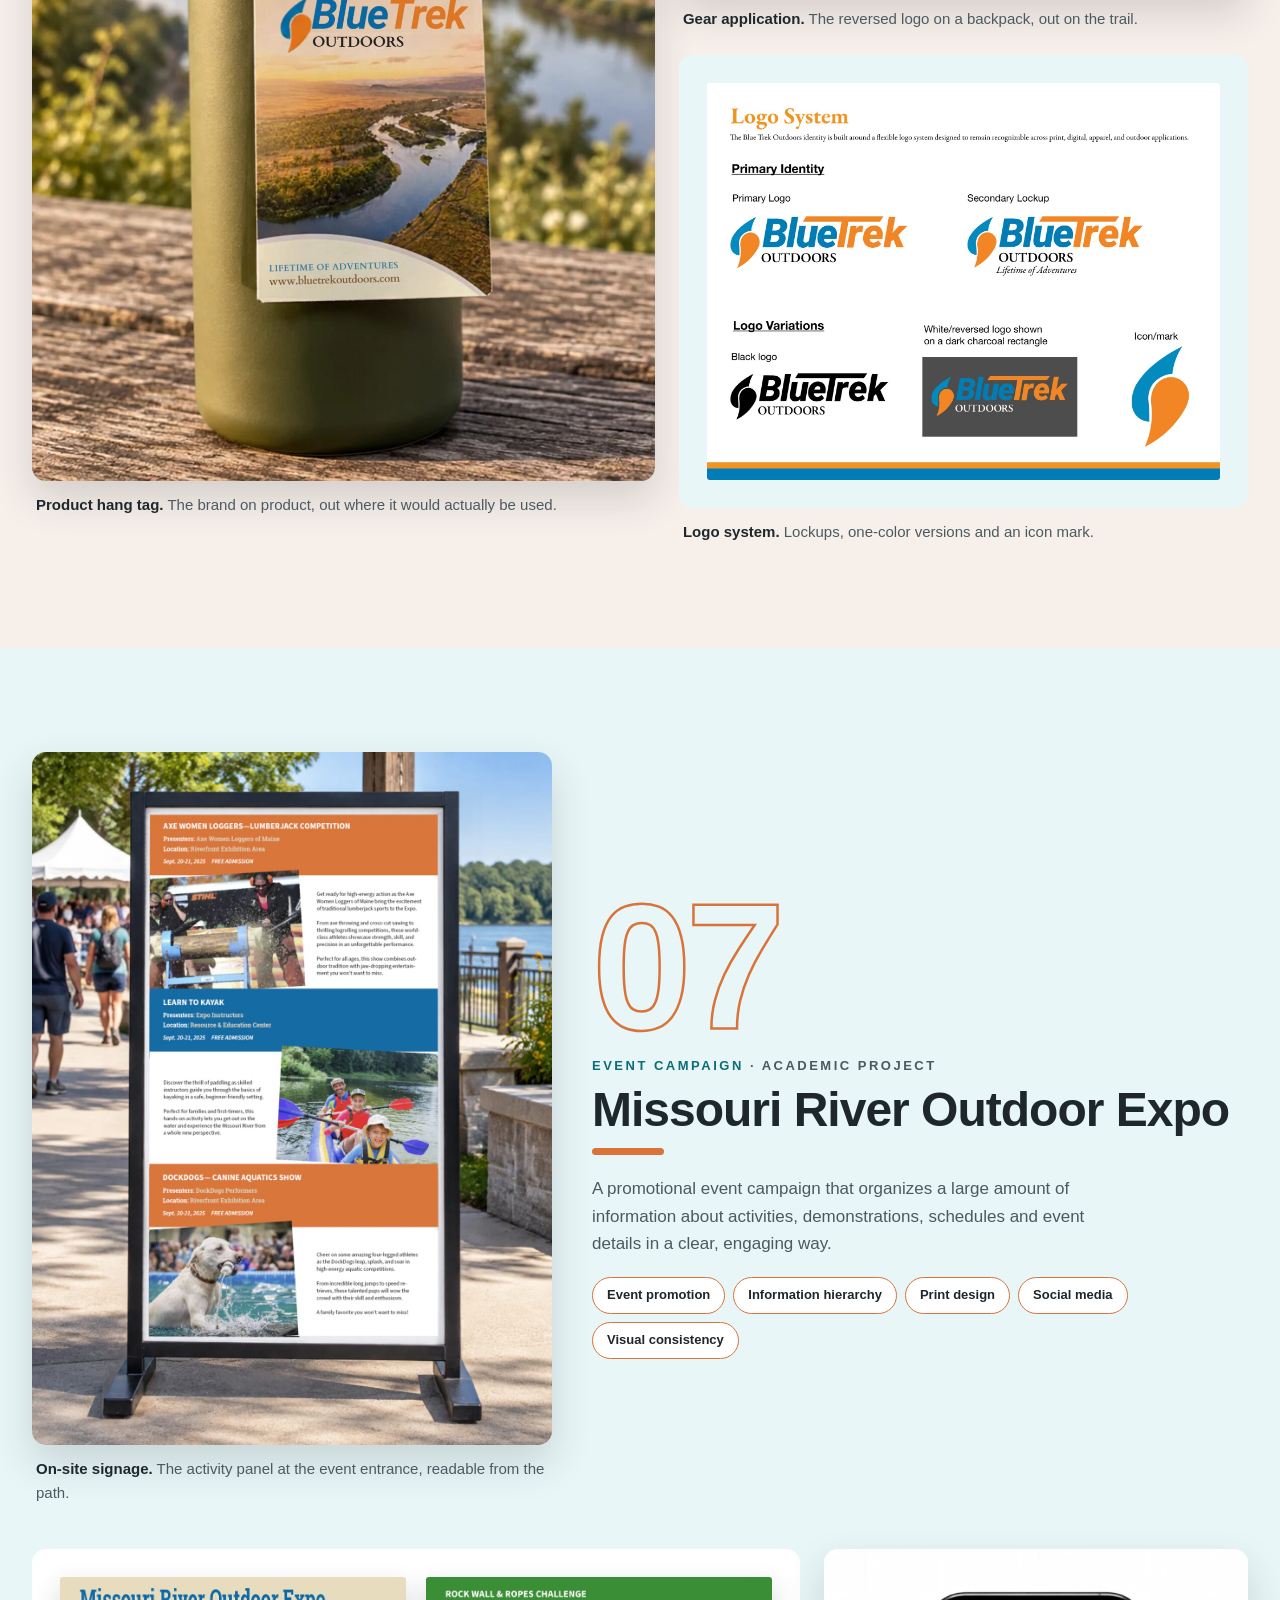
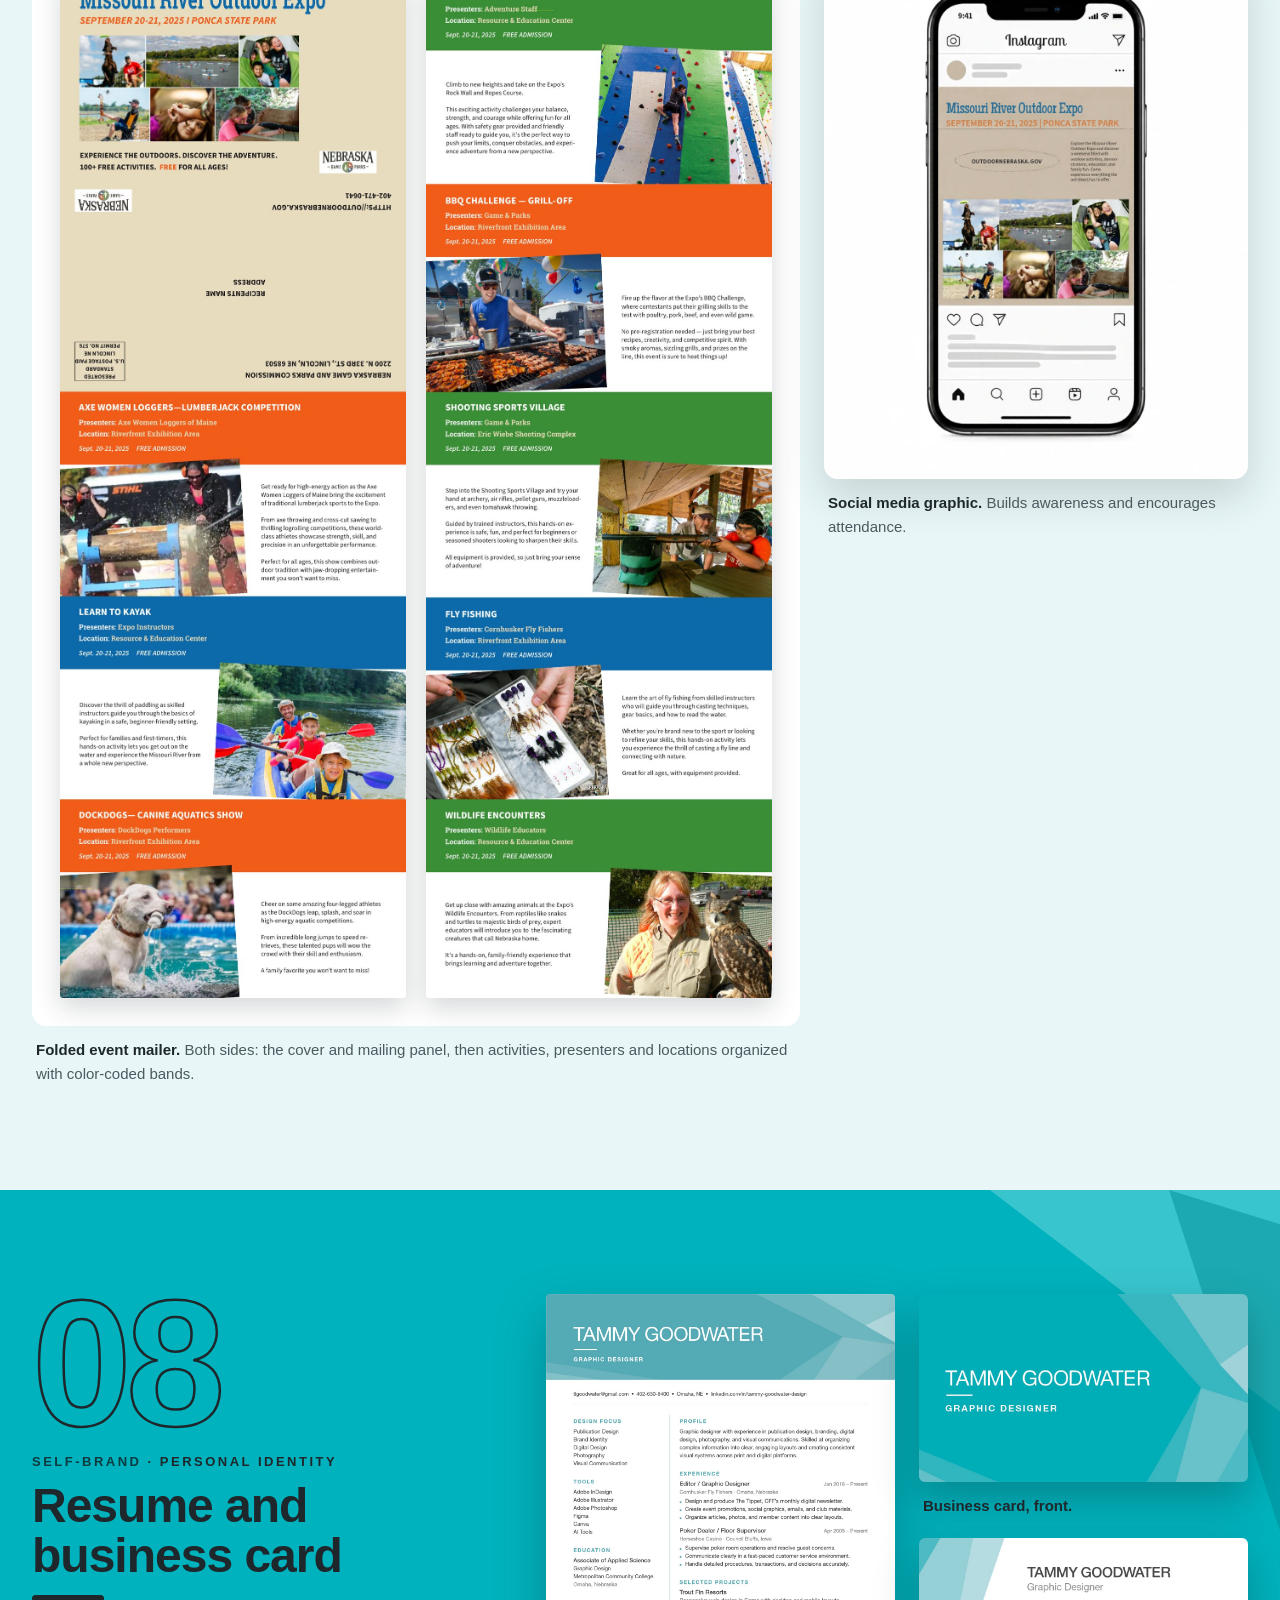
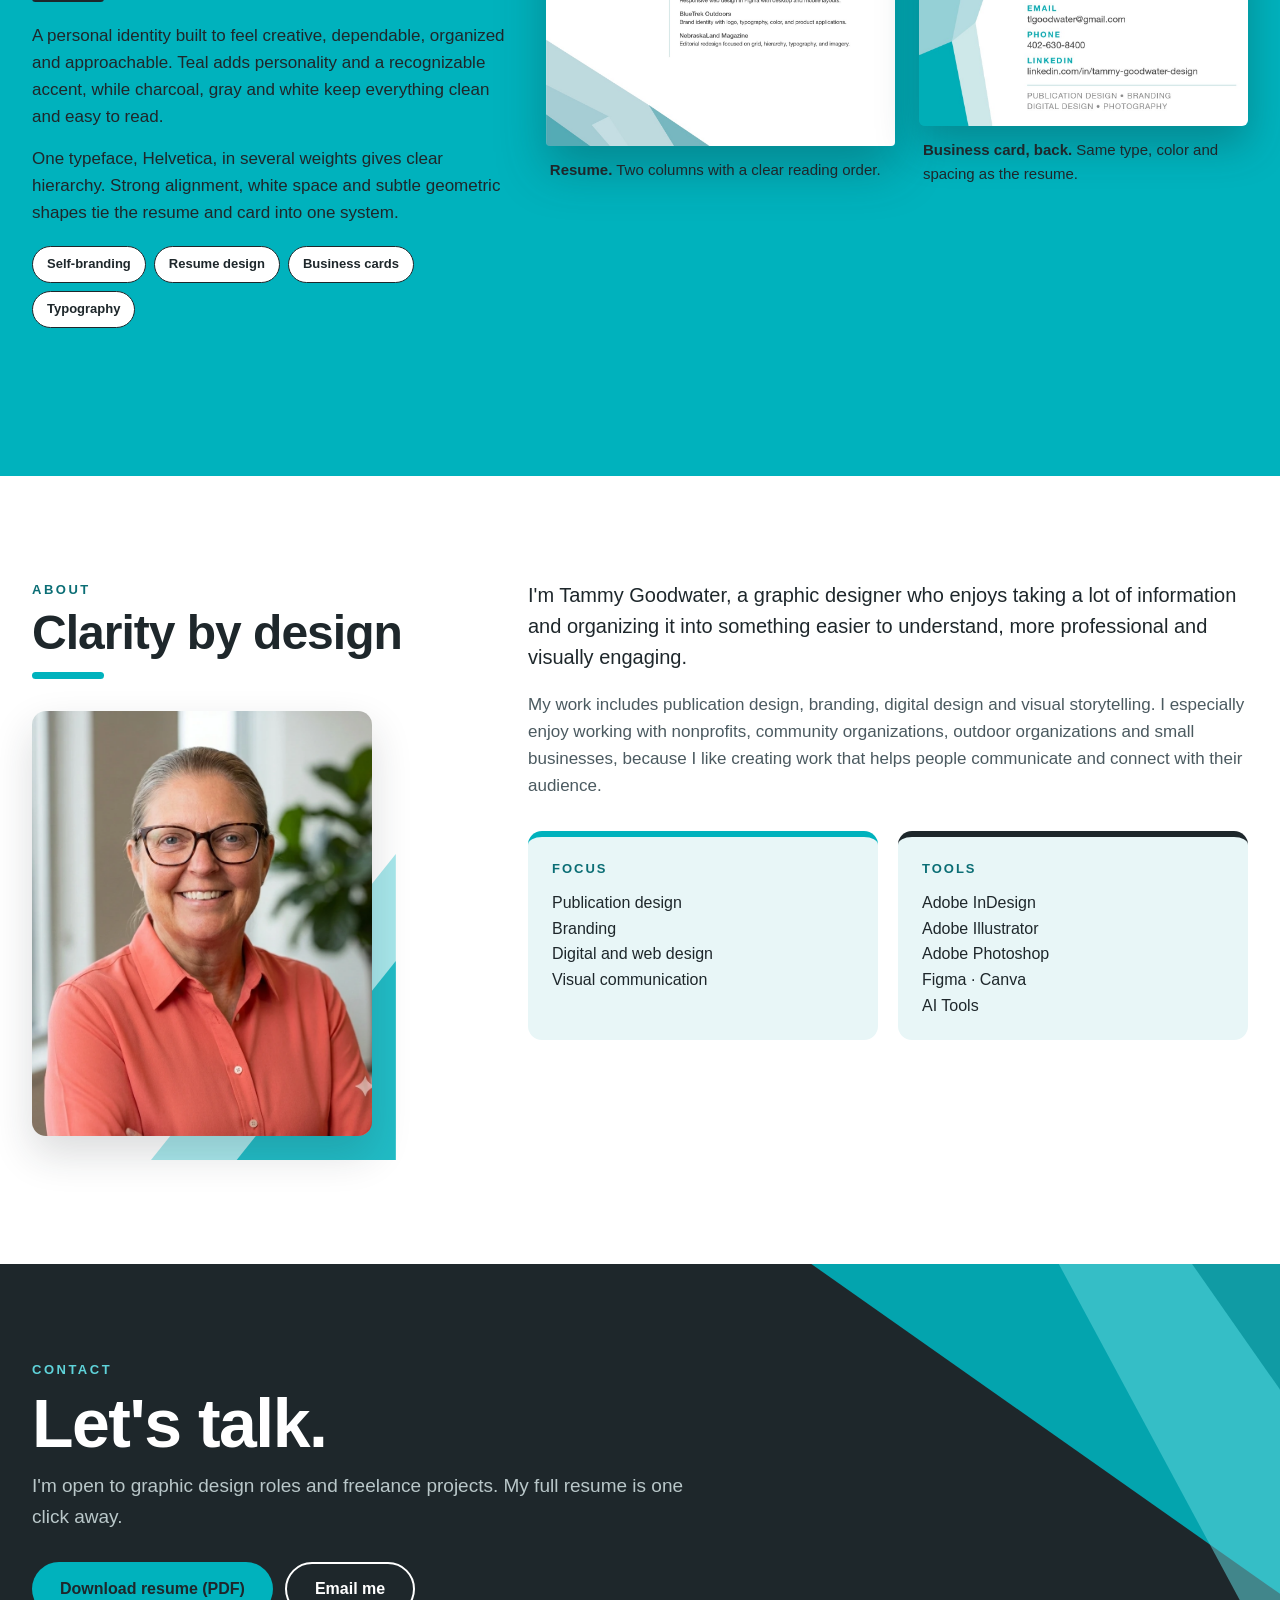
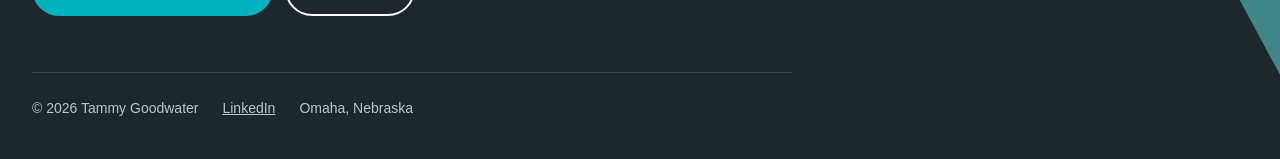
==== commit 388d4115: "About photo; remove visible email from contact and footer - Professional portrait in the About secti" ====
--- a/index.html
+++ b/index.html
@@ -81,9 +81,6 @@
 .p5{grid-column:4/5;grid-row:3/5}.p6{grid-column:1/2;grid-row:3/5}.p7{grid-column:2/3;grid-row:3/5}.p8{grid-column:3/4;grid-row:4/5}
 }
 @media (max-width:560px){.bento{grid-template-columns:minmax(0,1fr)}.t-big,.t-wide{grid-column:span 1}}
-.copy-btn{min-height:44px;padding:0 18px;border-radius:999px;border:2px solid var(--teal-light);background:transparent;color:var(--teal-light);font:inherit;font-size:14px;font-weight:700;cursor:pointer}
-.copy-btn:hover{background:var(--teal-light);color:var(--charcoal)}
-.copy-btn:focus-visible,.btn:focus-visible{outline:3px solid var(--teal-light);outline-offset:3px}
 @keyframes rise{from{opacity:0;transform:translateY(18px)}to{opacity:1;transform:none}}
 @keyframes f1{0%,100%{transform:rotate(3deg) translateY(0)}50%{transform:rotate(3deg) translateY(-9px)}}
 @keyframes f2{0%,100%{transform:rotate(-5deg) translateY(0)}50%{transform:rotate(-5deg) translateY(-7px)}}
@@ -455,6 +452,14 @@
         <p class="kicker">ABOUT</p>
         <h2 id="h-about" class="h2">Clarity by design</h2>
         <div class="bar" style="background: var(--teal)"></div>
+        <!-- Portrait, with teal angles that echo the resume and business card -->
+        <figure style="position: relative; margin: 32px 24px 24px 0; max-width: 340px">
+          <svg viewBox="0 0 100 100" preserveAspectRatio="none" aria-hidden="true" style="position: absolute; right: -24px; bottom: -24px; width: 72%; height: 72%">
+            <polygon points="100,0 100,100 0,100" fill="#5FD3DA" opacity="0.55"></polygon>
+            <polygon points="100,35 100,100 35,100" fill="#00B2BD" opacity="0.8"></polygon>
+          </svg>
+          <img src="images/tammy-goodwater-portrait.webp" alt="Portrait of Tammy Goodwater" width="1024" height="1024" style="position: relative; display: block; width: 100%; height: auto; aspect-ratio: 4 / 5; object-fit: cover; border-radius: 14px; box-shadow: 0 18px 40px rgba(30,39,43,.16)">
+        </figure>
       </div>
       <div style="flex: 2 1 460px; min-width: 0">
         <p style="margin: 0 0 18px; font-size: 20px; line-height: 1.55">I'm Tammy Goodwater, a graphic designer who enjoys taking a lot of information and organizing it into something easier to understand, more professional and visually engaging.</p>
@@ -489,57 +494,14 @@
           <a id="resume" href="Tammy_Goodwater_Resume.pdf" download="Tammy_Goodwater_Resume.pdf" class="btn" style="background: var(--teal); color: var(--charcoal)">Download resume (PDF)</a>
           <a href="mailto:tlgoodwater@gmail.com" class="btn" style="border: 2px solid #FFFFFF; color: #FFFFFF">Email me</a>
         </div>
-        <!-- Email address shown in full, with a Copy button for people who use webmail (Gmail, Yahoo and so on) -->
-        <div style="display: flex; flex-wrap: wrap; align-items: center; gap: 10px 14px; margin-top: 22px">
-          <a href="mailto:tlgoodwater@gmail.com" style="color: #FFFFFF; font-size: 18px; font-weight: 700; text-decoration: underline; text-underline-offset: 4px">tlgoodwater@gmail.com</a>
-          <button type="button" id="copy-email" class="copy-btn" data-email="tlgoodwater@gmail.com">Copy email</button>
-          <span id="copy-status" role="status" aria-live="polite" style="font-size: 14px; color: var(--teal-light)"></span>
-        </div>
       </div>
       <div style="display: flex; flex-wrap: wrap; gap: 8px 24px; padding-top: 24px; border-top: 1px solid #37474F; font-size: 14px; color: var(--gray-light); max-width: 760px">
         <span>© 2026 Tammy Goodwater</span>
-        <a href="mailto:tlgoodwater@gmail.com" style="color: var(--gray-light)">tlgoodwater@gmail.com</a>
         <a href="https://www.linkedin.com/in/tammy-goodwater-design" style="color: var(--gray-light)">LinkedIn</a>
         <span>Omaha, Nebraska</span>
       </div>
     </div>
   </section>
 </div>
-<script>
-/* "Copy email" button: copies the address so people can paste it into any email app or webmail. */
-(function () {
-  var btn = document.getElementById('copy-email');
-  if (!btn) return;
-  var status = document.getElementById('copy-status');
-  var email = btn.getAttribute('data-email');
-  var timer;
-  function done(ok) {
-    btn.textContent = ok ? 'Copied' : 'Copy email';
-    status.textContent = ok ? 'Copied! Paste it into any email.' : 'Press and hold the address to copy it.';
-    clearTimeout(timer);
-    timer = setTimeout(function () { btn.textContent = 'Copy email'; status.textContent = ''; }, 4000);
-  }
-  function fallback() {
-    var t = document.createElement('textarea');
-    t.value = email;
-    t.setAttribute('readonly', '');
-    t.style.position = 'fixed';
-    t.style.opacity = '0';
-    document.body.appendChild(t);
-    t.select();
-    var ok = false;
-    try { ok = document.execCommand('copy'); } catch (e) {}
-    document.body.removeChild(t);
-    done(ok);
-  }
-  btn.addEventListener('click', function () {
-    if (navigator.clipboard && window.isSecureContext) {
-      navigator.clipboard.writeText(email).then(function () { done(true); }, fallback);
-    } else {
-      fallback();
-    }
-  });
-})();
-</script>
 </body>
 </html>
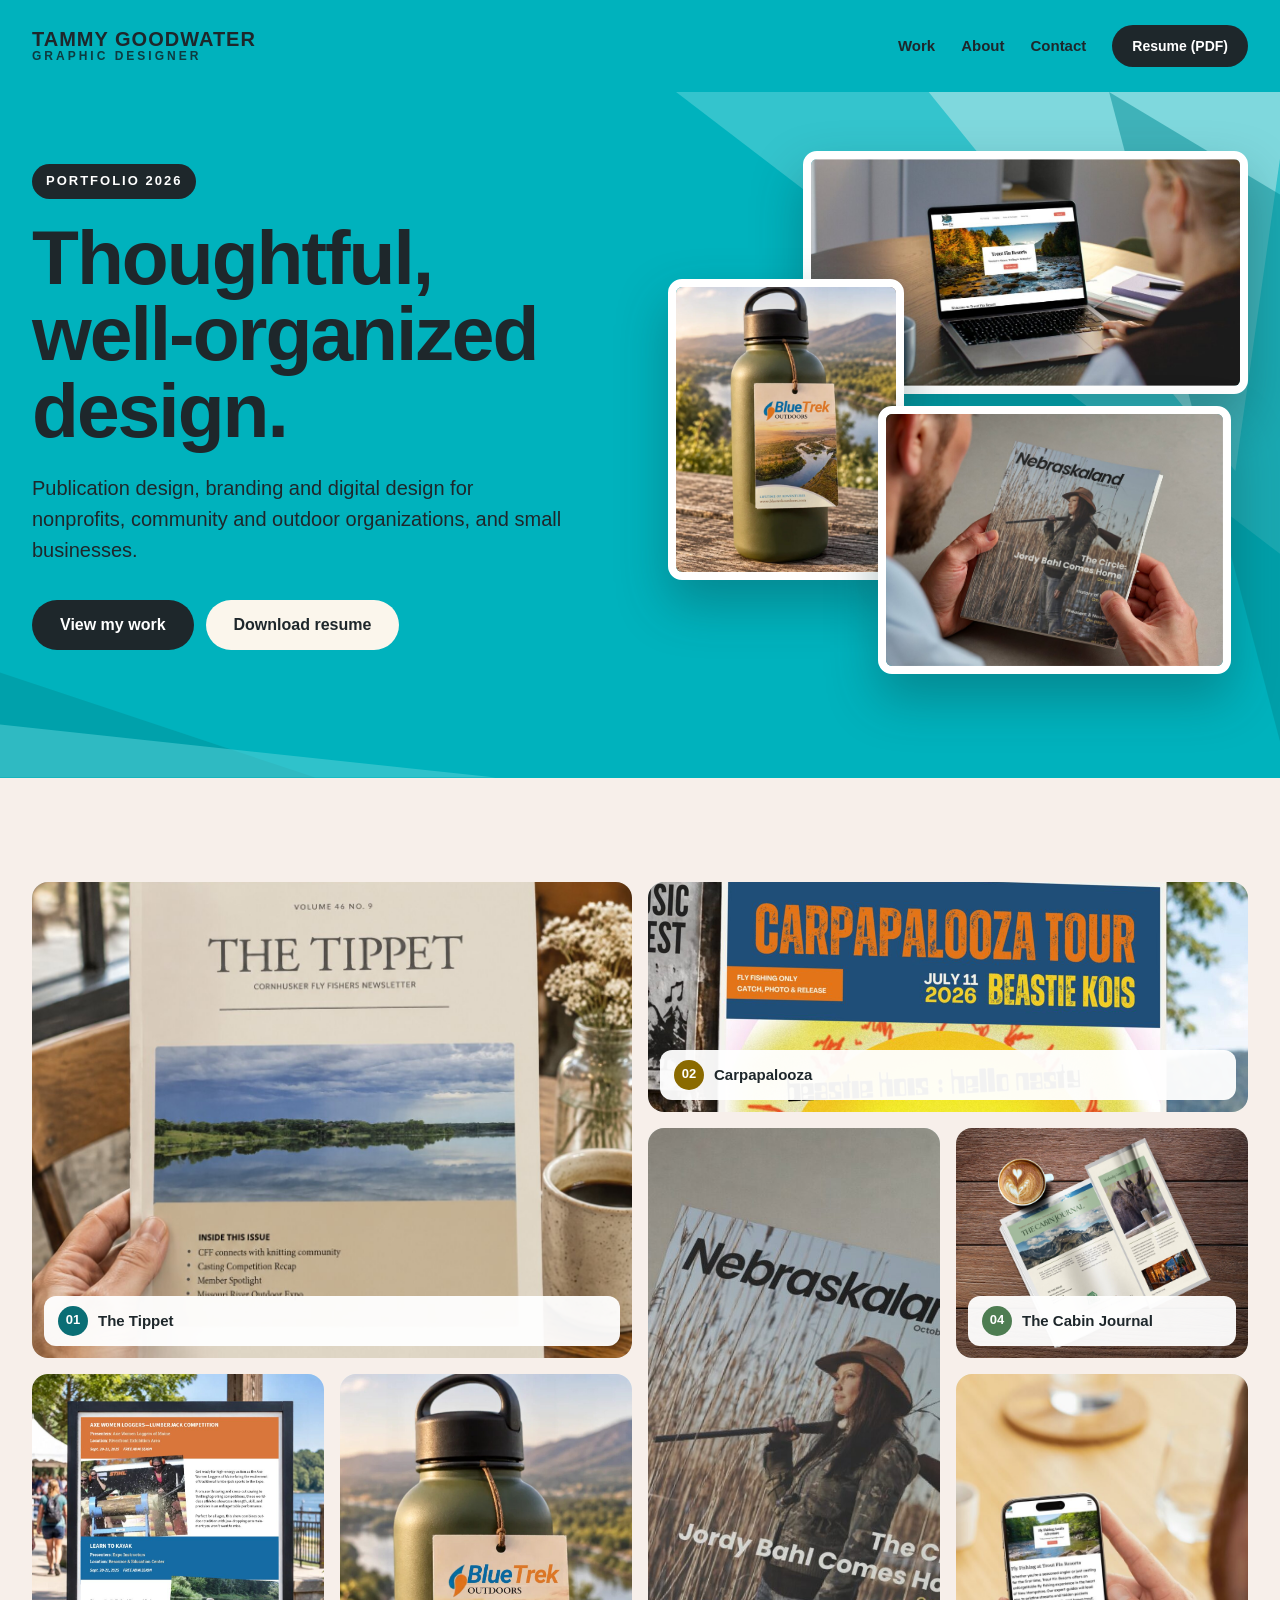
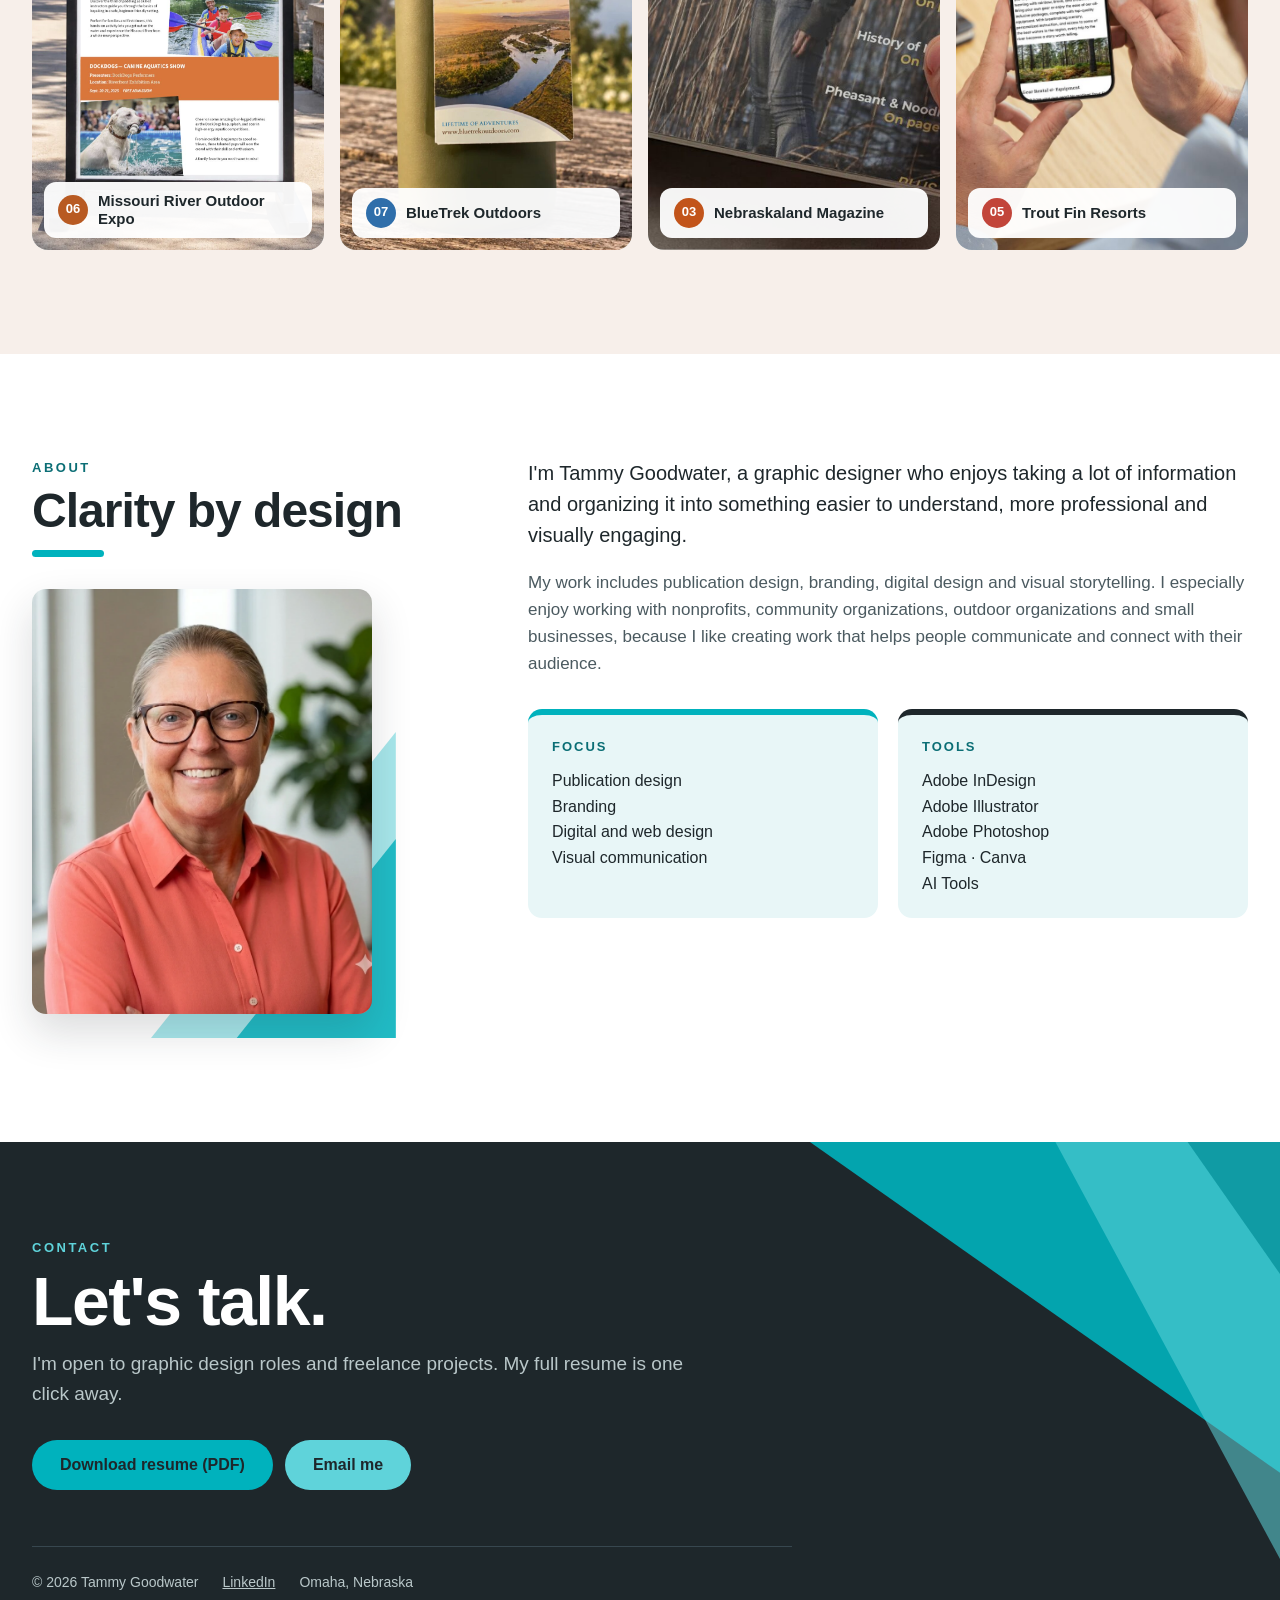
==== commit 40f01250: "Separate project pages; simpler home page - Each grid tile opens its own page in work/, with an All " ====
--- a/index.html
+++ b/index.html
@@ -8,90 +8,7 @@
 <meta property="og:title" content="Tammy Goodwater, Graphic Designer">
 <meta property="og:description" content="Publication design, branding and digital design.">
 <meta property="og:image" content="images/nebraskaland-magazine-mockup.jpg">
-<style>
-:root{
-  /* ===== EDIT YOUR BRAND COLORS HERE ===== */
-  --teal:#00B2BD;        /* main teal: hero, buttons, accents */
-  --teal-dark:#0B6E75;   /* small teal text and links */
-  --teal-light:#5FD3DA;  /* teal text on charcoal */
-  --teal-ink:#0D3B40;    /* dark teal text on bright teal */
-  --mist:#E8F6F7;        /* light teal section backgrounds */
-  --blush:#F7EFEA;       /* soft warm blush section backgrounds (from the portfolio book) */
-  --charcoal:#1E272B;    /* main text and dark sections */
-  --gray:#4B5A60;        /* body copy */
-  --gray-light:#B9C7C9;  /* text on charcoal */
-}
-
-body{margin:0}
-a{color:var(--teal-dark)}a:hover{color:#08555B}
-html{scroll-behavior:smooth}
-.page{font-family:'Helvetica Neue',Helvetica,Arial,sans-serif;color:var(--charcoal);background:#FFFFFF;font-size:17px;line-height:1.6;overflow:hidden}
-.wrap{max-width:1240px;margin:0 auto;padding-left:32px;padding-right:32px}
-.btn{display:inline-flex;align-items:center;min-height:50px;padding:0 28px;border-radius:999px;font-weight:700;font-size:16px;text-decoration:none}
-.sec{position:relative;padding:104px 0}
-.sec-mist{background:var(--mist)}
-.sec-blush{background:var(--blush)}
-.sec-dark{background:var(--charcoal);color:#FFFFFF}
-.sec-teal{background:var(--teal);color:var(--charcoal)}
-.head{display:flex;flex-wrap:wrap;gap:40px;align-items:flex-end;margin-bottom:44px}
-.num{font-weight:800;font-size:clamp(110px,14vw,190px);line-height:.78;letter-spacing:-6px;color:transparent;-webkit-text-stroke:2.5px var(--accent);margin:0 0 18px}
-.kicker{margin:0 0 8px;font-size:13px;font-weight:700;letter-spacing:2.5px;color:var(--teal-dark)}
-.sec-dark .kicker{color:var(--teal-light)}
-.sec-teal .kicker{color:var(--teal-ink)}
-/* Project type (Client Work / Academic Project / Personal Identity), shown after the category */
-.ptype{color:var(--gray)}
-.sec-dark .ptype{color:var(--gray-light)}
-.sec-teal .ptype{color:var(--charcoal)}
-.h2{margin:0 0 14px;font-weight:700;font-size:clamp(32px,3.8vw,48px);line-height:1.04;letter-spacing:-1px}
-.bar{width:72px;height:7px;border-radius:4px;background:var(--accent);margin:0 0 20px}
-.client{margin:0 0 6px;font-size:14px;font-weight:700}
-.lede{margin:0;color:var(--gray);max-width:520px}
-.sec-dark .lede{color:var(--gray-light)}
-.sec-teal .lede{color:var(--charcoal)}
-.chips{display:flex;flex-wrap:wrap;gap:8px;margin-top:20px}
-.chips span{padding:7px 14px;border-radius:999px;background:#FFFFFF;border:1.5px solid var(--accent);font-size:13px;font-weight:600;color:var(--charcoal)}
-.sec-dark .chips span{background:transparent;color:#FFFFFF}
-.gal{display:flex;flex-wrap:wrap;gap:24px;align-items:flex-start}
-.fig{margin:0;min-width:0}
-.fig img{display:block;width:100%;height:auto;border-radius:14px;box-shadow:0 18px 40px rgba(30,39,43,.16)}
-.sec-dark .fig img{box-shadow:0 18px 44px rgba(0,0,0,.45)}
-.mat{background:#FFFFFF;border-radius:14px;padding:28px;box-sizing:border-box;display:flex;align-items:center;justify-content:center}
-.sec-mist .mat{background:#FFFFFF}
-.sec-dark .mat{background:#2A3539}
-.mat img{box-shadow:0 10px 26px rgba(30,39,43,.18);border-radius:3px}
-.cap{padding:12px 4px 0;font-size:15px;color:var(--gray)}
-.cap strong{color:var(--charcoal)}
-.sec-dark .cap{color:var(--gray-light)}
-.sec-dark .cap strong{color:#FFFFFF}
-.sec-teal .cap{color:var(--charcoal)}
-.bento{display:grid;grid-template-columns:repeat(2,minmax(0,1fr));grid-auto-rows:210px;grid-auto-flow:dense;gap:16px}
-.tile{position:relative;display:block;border-radius:16px;overflow:hidden;background:var(--mist);text-decoration:none;color:var(--charcoal);outline:3px solid transparent;outline-offset:3px;transition:outline-color .25s ease}
-.tile:hover,.tile:focus-visible{outline-color:var(--teal)}
-.tile img{position:absolute;inset:0;width:100%;height:100%;object-fit:cover;transition:transform .6s ease}
-.tile:hover img{transform:scale(1.05)}
-.tag{position:absolute;left:12px;bottom:12px;right:12px;display:flex;align-items:center;gap:10px;padding:10px 14px;border-radius:12px;background:rgba(255,255,255,.95)}
-.tag b{display:inline-flex;align-items:center;justify-content:center;min-width:30px;height:30px;border-radius:50%;background:var(--accent);color:#FFFFFF;font-size:13px}
-.tag span{font-weight:700;font-size:15px;line-height:1.2}
-.t-big{grid-column:span 2;grid-row:span 2}
-.t-wide{grid-column:span 2}
-.t-tall{grid-row:span 2}
-@media (min-width:900px){
-.bento{grid-template-columns:repeat(4,minmax(0,1fr));grid-auto-rows:230px}
-.p1{grid-column:1/3;grid-row:1/3}.p2{grid-column:3/5;grid-row:1/2}.p3{grid-column:3/4;grid-row:2/4}.p4{grid-column:4/5;grid-row:2/3}
-.p5{grid-column:4/5;grid-row:3/5}.p6{grid-column:1/2;grid-row:3/5}.p7{grid-column:2/3;grid-row:3/5}.p8{grid-column:3/4;grid-row:4/5}
-}
-@media (max-width:560px){.bento{grid-template-columns:minmax(0,1fr)}.t-big,.t-wide{grid-column:span 1}}
-@keyframes rise{from{opacity:0;transform:translateY(18px)}to{opacity:1;transform:none}}
-@keyframes f1{0%,100%{transform:rotate(3deg) translateY(0)}50%{transform:rotate(3deg) translateY(-9px)}}
-@keyframes f2{0%,100%{transform:rotate(-5deg) translateY(0)}50%{transform:rotate(-5deg) translateY(-7px)}}
-@keyframes f3{0%,100%{transform:rotate(-2deg) translateY(0)}50%{transform:rotate(-2deg) translateY(-10px)}}
-@keyframes marquee{from{transform:translateX(0)}to{transform:translateX(-50%)}}
-.rise{animation:rise .8s ease-out both}.d1{animation-delay:.1s}.d2{animation-delay:.22s}.d3{animation-delay:.34s}
-.f1{animation:f1 8s ease-in-out infinite}.f2{animation:f2 9s ease-in-out infinite}.f3{animation:f3 7s ease-in-out infinite}
-.track{display:flex;width:max-content;animation:marquee 36s linear infinite}
-@media (prefers-reduced-motion: reduce){html{scroll-behavior:auto}.rise,.f1,.f2,.f3,.track{animation:none}.tile:hover img{transform:none}}
-
-</style>
+<link rel="stylesheet" href="styles.css">
 </head>
 <body>
 
@@ -129,7 +46,7 @@
         <p class="rise d2" style="margin: 0 0 34px; font-size: 20px; line-height: 1.55; color: var(--charcoal); max-width: 540px">Publication design, branding and digital design for nonprofits, community and outdoor organizations, and small businesses.</p>
         <div class="rise d3" style="display: flex; flex-wrap: wrap; gap: 12px">
           <a href="#work" class="btn" style="background: var(--charcoal); color: #FFFFFF">View my work</a>
-          <a href="Tammy_Goodwater_Resume.pdf" download="Tammy_Goodwater_Resume.pdf" class="btn" style="border: 2px solid var(--charcoal); color: var(--charcoal)">Download resume</a>
+          <a href="Tammy_Goodwater_Resume.pdf" download="Tammy_Goodwater_Resume.pdf" class="btn" style="background: #FBF6EC; color: var(--charcoal)">Download resume</a>
         </div>
       </div>
       <div class="rise d2" style="flex: 1 1 460px; min-width: 0; position: relative; aspect-ratio: 1 / 0.92">
@@ -140,307 +57,17 @@
     </div>
   </section>
 
-  <!-- ==================== MOVING WORD BAND (edit the words in both copies) ==================== -->
-  <div aria-hidden="true" style="background: var(--charcoal); color: #FFFFFF; padding: 18px 0; overflow: hidden; font-size: 20px; font-weight: 700; letter-spacing: 1px; white-space: nowrap">
-    <div class="track">
-      <span style="padding-right: 28px">PUBLICATION DESIGN <span style="color: var(--teal)">◆</span> BRANDING <span style="color: var(--teal)">◆</span> DIGITAL DESIGN <span style="color: var(--teal)">◆</span> EVENT CAMPAIGNS <span style="color: var(--teal)">◆</span> EDITORIAL LAYOUT <span style="color: var(--teal)">◆</span> VISUAL COMMUNICATION <span style="color: var(--teal)">◆</span></span>
-      <span style="padding-right: 28px">PUBLICATION DESIGN <span style="color: var(--teal)">◆</span> BRANDING <span style="color: var(--teal)">◆</span> DIGITAL DESIGN <span style="color: var(--teal)">◆</span> EVENT CAMPAIGNS <span style="color: var(--teal)">◆</span> EDITORIAL LAYOUT <span style="color: var(--teal)">◆</span> VISUAL COMMUNICATION <span style="color: var(--teal)">◆</span></span>
-    </div>
-  </div>
-
   <!-- ==================== SELECTED WORK GRID (tiles link to each project) ==================== -->
-  <section id="work" class="sec sec-blush">
+  <section id="work" class="sec sec-blush" aria-label="Selected work">
     <div class="wrap">
-      <div style="display: flex; flex-wrap: wrap; align-items: flex-end; justify-content: space-between; gap: 12px; margin-bottom: 36px">
-        <div>
-          <p class="kicker">EIGHT PROJECTS</p>
-          <h2 class="h2" style="margin: 0">Selected work</h2>
-        </div>
-        <p style="margin: 0; font-size: 15px; color: var(--gray); max-width: 380px">Print, brand and digital work, shown the way people actually see it.</p>
-      </div>
       <div class="bento">
-        <a href="#tippet" class="tile t-big p1" style="--accent: var(--teal-dark)"><img src="images/tippet-cover-mockup.jpg" alt="" style="object-position: 50% 25%"><span class="tag"><b>01</b><span>The Tippet</span></span></a>
-        <a href="#cabin-journal" class="tile t-wide p2" style="--accent: #4E7D52"><img src="images/cabin-journal-mockup.jpg" alt=""><span class="tag"><b>02</b><span>The Cabin Journal</span></span></a>
-        <a href="#nebraskaland" class="tile t-tall p3" style="--accent: #C2541A"><img src="images/nebraskaland-magazine-mockup.jpg" alt="" style="object-position: 50% 40%"><span class="tag"><b>03</b><span>NebraskaLand Magazine</span></span></a>
-        <a href="#carpapalooza" class="tile p4" style="--accent: #8A6A00"><img src="images/carpapalooza-poster-mockup.jpg" alt="" style="object-position: 50% 30%"><span class="tag"><b>04</b><span>Carpapalooza</span></span></a>
-        <a href="#trout-fin" class="tile t-tall p5" style="--accent: #C2453A"><img src="images/troutfin-phone.jpg" alt=""><span class="tag"><b>05</b><span>Trout Fin Resorts</span></span></a>
-        <a href="#bluetrek" class="tile t-tall p6" style="--accent: #2F6EAA"><img src="images/bluetrek-bottle-tag.jpg" alt="" style="object-position: 50% 45%"><span class="tag"><b>06</b><span>BlueTrek Outdoors</span></span></a>
-        <a href="#expo" class="tile t-tall p7" style="--accent: #B85A22"><img src="images/expo-sign-mockup.jpg" alt="" style="object-position: 50% 35%"><span class="tag"><b>07</b><span>Missouri River Outdoor Expo</span></span></a>
-        <a href="#self-brand" class="tile p8" style="--accent: var(--charcoal); background: var(--teal)"><img src="images/business-card-front.jpg" alt="" style="inset: 14% 8% auto 8%; width: 84%; height: auto; object-fit: contain; border-radius: 6px; box-shadow: 0 12px 26px rgba(13,59,64,.3)"><span class="tag"><b>08</b><span>Self-brand</span></span></a>
-      </div>
-    </div>
-  </section>
-
-  <!-- ==================== PROJECT 01: THE TIPPET ==================== -->
-  <section id="tippet" class="sec sec-mist" aria-labelledby="h-tippet" style="--accent: var(--teal)">
-    <div class="wrap">
-      <div class="head" style="align-items: flex-start">
-        <div style="flex: 1 1 360px; min-width: 0">
-          <p class="num" aria-hidden="true">01</p>
-          <p class="kicker">NEWSLETTER SYSTEM <span class="ptype">· CLIENT WORK</span></p>
-          <h2 id="h-tippet" class="h2">The Tippet</h2>
-          <div class="bar"></div>
-          <p class="client">Client: Cornhusker Fly Fishers · Role: Editor and designer</p>
-          <p class="lede">A recurring digital newsletter and communication system that keeps members informed, promotes events and presents club stories in a clear, engaging format.</p>
-          <div class="chips"><span>Publication design</span><span>Editorial layout</span><span>Email communication</span><span>Social media</span></div>
-          <figure class="fig" style="margin-top: 32px">
-            <div style="background: #FFFFFF; border-left: 6px solid var(--teal); border-radius: 14px; padding: 22px 24px; font-size: 15px; line-height: 1.6">
-              <p style="margin: 0 0 12px; font-size: 13px; color: var(--gray); border-bottom: 1px solid #C9E6E8; padding-bottom: 10px">Subject: The October issue of The Tippet is ready!</p>
-              <p style="margin: 0 0 10px">Hi CFF Members,</p>
-              <p style="margin: 0 0 10px">This month's newsletter includes upcoming club events, member news, fly fishing stories and other updates from Cornhusker Fly Fishers.</p>
-              <p style="margin: 0 0 10px"><strong>Read the current issue here:</strong><br><span style="color: var(--teal-dark); text-decoration: underline">cornhuskerflyfishers.com/current-newsletter</span></p>
-              <p style="margin: 0">Tight lines,<br><strong>Tammy Goodwater</strong><br>Editor, The Tippet</p>
-            </div>
-            <figcaption class="cap"><strong>Monthly member email.</strong> Introduces each issue and gives members one-click access.</figcaption>
-          </figure>
-        </div>
-        <div style="flex: 1.6 1 520px; min-width: 0; display: flex; flex-wrap: wrap; gap: 24px; align-items: flex-start">
-          <figure class="fig" style="flex: 1 1 260px">
-            <img src="images/tippet-cover-mockup.jpg" alt="A reader holding a printed issue of The Tippet, Volume 46 No. 9, at a cafe table">
-            <figcaption class="cap"><strong>The Tippet newsletter.</strong> A monthly publication of club news, member stories, events and fly fishing content.</figcaption>
-          </figure>
-          <figure class="fig" style="flex: 1 1 260px">
-            <img src="images/tippet-spread-mockup.jpg" alt="Open Tippet spread with the Events page and the Missouri River Outdoor Expo feature, read at a riverside campsite">
-            <figcaption class="cap"><strong>Inside spread.</strong> The events page and Expo feature, with meetings and outings as scannable date cards.</figcaption>
-          </figure>
-        </div>
-      </div>
-    </div>
-  </section>
-
-  <!-- ==================== PROJECT 02: THE CABIN JOURNAL ==================== -->
-  <section id="cabin-journal" class="sec sec-blush"aria-labelledby="h-cabin" style="--accent: #4E7D52">
-    <div class="wrap">
-      <div class="head">
-        <div style="flex: 1 1 360px; min-width: 0">
-          <p class="num" aria-hidden="true">02</p>
-          <p class="kicker">PUBLICATION DESIGN <span class="ptype">· CLIENT WORK</span></p>
-          <h2 id="h-cabin" class="h2">The Cabin Journal</h2>
-          <div class="bar"></div>
-          <p class="client">Client: Bighorn Mountain Cabin Owners Association</p>
-          <p class="lede">A newsletter and membership communication system designed to make association information easier to read, organize and use.</p>
-          <div class="chips"><span>Publication design</span><span>Information hierarchy</span><span>Typography</span><span>Membership communications</span></div>
-        </div>
-        <figure class="fig" style="flex: 1.6 1 520px">
-          <img src="images/cabin-journal-mockup.jpg" alt="The Cabin Journal newsletter, cover and inside page, shown on a wooden table">
-          <figcaption class="cap"><strong>Newsletter redesign.</strong> Cover and interior pages with a calmer grid, clear sections and room for photography.</figcaption>
-        </figure>
-      </div>
-      <div class="gal">
-        <figure class="fig" style="flex: 1.5 1 440px">
-          <img src="images/cabin-renewal-form-mockup.jpg" alt="Hands holding the printed Renew Your Membership form for the Bighorn Mountain Cabin Owners Association">
-          <figcaption class="cap"><strong>Membership renewal insert.</strong> A clear form that simplifies member information and payment options, mailed with the newsletter.</figcaption>
-        </figure>
-        <figure class="fig" style="flex: 1 1 300px">
-          <img src="images/cabin-renewal-poster-mockup.jpg" alt="Membership Renewal 2026 to 2027 poster on a cabin community bulletin board">
-          <figcaption class="cap"><strong>Renewal promotion.</strong> The poster on a cabin community board, encouraging members to renew.</figcaption>
-        </figure>
-      </div>
-    </div>
-  </section>
-
-  <!-- ==================== PROJECT 03: NEBRASKALAND MAGAZINE ==================== -->
-  <section id="nebraskaland" class="sec sec-mist" aria-labelledby="h-nl" style="--accent: #E8722C">
-    <div class="wrap">
-      <div class="head" style="flex-direction: row-reverse">
-        <div style="flex: 1 1 340px; min-width: 0">
-          <p class="num" aria-hidden="true">03</p>
-          <p class="kicker">EDITORIAL DESIGN <span class="ptype">· ACADEMIC PROJECT</span></p>
-          <h2 id="h-nl" class="h2">NebraskaLand Magazine</h2>
-          <div class="bar"></div>
-          <p class="lede">An editorial redesign focused on stronger hierarchy, clearer organization and a more polished presentation, while keeping the publication's outdoor character.</p>
-          <div class="chips"><span>Editorial design</span><span>Grid systems</span><span>Typography</span><span>Visual hierarchy</span></div>
-        </div>
-        <figure class="fig" style="flex: 1.6 1 520px">
-          <img src="images/nebraskaland-magazine-mockup.jpg" alt="A reader holding the redesigned NebraskaLand Magazine October 2025 issue">
-          <figcaption class="cap"><strong>Magazine redesign.</strong> The October cover with stronger hierarchy, a clear grid and confident image placement.</figcaption>
-        </figure>
-      </div>
-      <div class="gal">
-        <figure class="fig" style="flex: 1 1 260px">
-          <img src="images/nebraskaland-social-mockup.jpg" alt="Bluebird Bounce Back social post shown on a phone">
-          <figcaption class="cap"><strong>Social media graphic.</strong> Extends the magazine's style to a featured story.</figcaption>
-        </figure>
-        <figure class="fig" style="flex: 1 1 260px">
-          <img src="images/nebraskaland-poster-mockup.jpg" alt="Issue promotion poster with a bullfrog photo pinned to a cork board">
-          <figcaption class="cap"><strong>Promotional poster.</strong> Showcases featured content to attract readers.</figcaption>
-        </figure>
-        <figure class="fig" style="flex: 1 1 260px">
-          <div class="mat" style="background: #FFF3EA"><img src="images/nebraskaland-cover.jpg" alt="Flat view of the NebraskaLand October 2025 cover" style="width: 100%; height: auto"></div>
-          <figcaption class="cap"><strong>The cover, up close.</strong> Masthead, cover lines and page callouts.</figcaption>
-        </figure>
-      </div>
-    </div>
-  </section>
-
-  <!-- ==================== PROJECT 04: CARPAPALOOZA ==================== -->
-  <section id="carpapalooza" class="sec sec-dark" aria-labelledby="h-carp" style="--accent: #F2C230">
-    <div class="wrap" style="display: flex; flex-wrap: wrap-reverse; gap: 56px; align-items: center">
-      <div style="flex: 1.2 1 440px; min-width: 0; display: flex; gap: 24px; align-items: flex-end">
-        <figure class="fig" style="flex: 1.4 1 0">
-          <img src="images/carpapalooza-poster-mockup.jpg" alt="Carpapalooza Tour poster on a wooden post by a lakeside trail">
-          <figcaption class="cap"><strong>In the wild.</strong> Posted where anglers would see it.</figcaption>
-        </figure>
-        <figure class="fig" style="flex: 1 1 0">
-          <img src="images/carpapalooza-poster.jpg" alt="Flat view of the Carpapalooza Tour poster, July 11, 2026" style="border-radius: 4px">
-          <figcaption class="cap"><strong>The poster.</strong> Illustration, distressed type and a clear sign-up block.</figcaption>
-        </figure>
-      </div>
-      <div style="flex: 1 1 340px; min-width: 0">
-        <p class="num" aria-hidden="true">04</p>
-        <p class="kicker">POSTER DESIGN <span class="ptype">· CLIENT WORK</span></p>
-        <h2 id="h-carp" class="h2">Carpapalooza</h2>
-        <div class="bar"></div>
-        <p class="client">Client: Cornhusker Fly Fishers</p>
-        <p class="lede">A promotional event poster that builds interest in Carpapalooza and communicates the details in a fun, energetic and easy-to-read format.</p>
-        <div class="chips"><span>Poster design</span><span>Event promotion</span><span>Typography</span><span>Illustration integration</span></div>
-      </div>
-    </div>
-  </section>
-
-  <!-- ==================== PROJECT 05: TROUT FIN RESORTS ==================== -->
-  <section id="trout-fin" class="sec sec-mist" aria-labelledby="h-tf" style="--accent: #F07468">
-    <div class="wrap">
-      <div class="head">
-        <div style="flex: 1 1 360px; min-width: 0">
-          <p class="num" aria-hidden="true">05</p>
-          <p class="kicker">WEB DESIGN <span class="ptype">· ACADEMIC PROJECT</span></p>
-          <h2 id="h-tf" class="h2">Trout Fin Resorts</h2>
-          <div class="bar"></div>
-          <p class="lede">A responsive resort website that organizes fly fishing, lodging, packages, conservation and trip planning in a clear, inviting way.</p>
-          <div class="chips"><span>Web design</span><span>Figma</span><span>Responsive design</span><span>Information architecture</span></div>
-          <figure class="fig" style="margin-top: 32px; max-width: 480px">
-            <div class="mat" style="gap: 28px; padding: 28px 32px">
-              <img src="images/troutfin-logo-color.png" alt="Trout Fin Resorts full-color logo: a spotted trout in front of mountains, pines and a river, above a serif wordmark" style="width: calc(50% - 14px); height: auto; box-shadow: none; border-radius: 0">
-              <img src="images/troutfin-logo-bw.png" alt="Trout Fin Resorts logo in black and white" style="width: calc(50% - 14px); height: auto; box-shadow: none; border-radius: 0">
-            </div>
-            <figcaption class="cap"><strong>Resort logo.</strong> The mark and wordmark in full color and black and white, designed as part of the identity and website.</figcaption>
-          </figure>
-        </div>
-        <figure class="fig" style="flex: 1.6 1 520px">
-          <img src="images/troutfin-laptop.jpg" alt="Trout Fin Resorts home page on a laptop at a desk">
-          <figcaption class="cap"><strong>Desktop home page.</strong> Clear navigation and strong hierarchy for resort information.</figcaption>
-        </figure>
-      </div>
-      <div class="gal">
-        <figure class="fig" style="flex: 1 1 300px">
-          <img src="images/troutfin-phone.jpg" alt="Hands holding a phone showing the Trout Fin Resorts fly fishing page">
-          <figcaption class="cap"><strong>On a phone.</strong> The mobile site in real use.</figcaption>
-        </figure>
-        <figure class="fig" style="flex: 1 1 300px">
-          <div style="border-radius: 14px; overflow: hidden; aspect-ratio: 1 / 1; box-shadow: 0 18px 40px rgba(30,39,43,.16)"><img src="images/troutfin-fly-fishing-page.jpg" alt="Trout Fin Resorts fly fishing page with gear rental cards" style="height: 100%; object-fit: cover; object-position: 50% 0%; border-radius: 0; box-shadow: none"></div>
-          <figcaption class="cap"><strong>Fly fishing page.</strong> Gear rental cards with pricing, photos and short descriptions.</figcaption>
-        </figure>
-        <figure class="fig" style="flex: 1 1 300px">
-          <div style="border-radius: 14px; overflow: hidden; aspect-ratio: 1 / 1; box-shadow: 0 18px 40px rgba(30,39,43,.16)"><img src="images/troutfin-mobile-screens.jpg" alt="Three Trout Fin Resorts mobile screens: home, fly fishing and lodging" style="height: 100%; object-fit: cover; object-position: 50% 0%; border-radius: 0; box-shadow: none"></div>
-          <figcaption class="cap"><strong>Mobile screens.</strong> The same branding and structure adapted for small screens.</figcaption>
-        </figure>
-      </div>
-    </div>
-  </section>
-
-  <!-- ==================== PROJECT 06: BLUETREK OUTDOORS ==================== -->
-  <section id="bluetrek" class="sec sec-blush"aria-labelledby="h-bt" style="--accent: #2F6EAA">
-    <div class="wrap">
-      <div class="head">
-        <div style="flex: 1 1 360px; min-width: 0">
-          <p class="num" aria-hidden="true">06</p>
-          <p class="kicker">BRAND IDENTITY <span class="ptype">· ACADEMIC PROJECT</span></p>
-          <h2 id="h-bt" class="h2">BlueTrek Outdoors</h2>
-          <div class="bar"></div>
-          <p class="lede">A refreshed outdoor brand identity created to feel adventurous, consistent and flexible across many applications.</p>
-          <div class="chips"><span>Brand identity</span><span>Logo development</span><span>Color systems</span><span>Brand applications</span></div>
-        </div>
-        <figure class="fig" style="flex: 1.6 1 520px">
-          <img src="images/bluetrek-brand-cover.jpg" alt="BlueTrek Outdoors brand identity and visual system cover with the logo and Lifetime of Adventures tagline" style="background: #FFFFFF">
-          <figcaption class="cap"><strong>Brand identity and visual system.</strong> The mission, tagline and primary logo that anchor the brand.</figcaption>
-        </figure>
-      </div>
-      <div class="gal">
-        <figure class="fig" style="flex: 1.2 1 300px">
-          <img src="images/bluetrek-bottle-tag.jpg" alt="BlueTrek hang tag tied to a green water bottle at a river overlook">
-          <figcaption class="cap"><strong>Product hang tag.</strong> The brand on product, out where it would actually be used.</figcaption>
-        </figure>
-        <div style="flex: 1 1 300px; min-width: 0; display: flex; flex-direction: column; gap: 24px">
-          <figure class="fig">
-            <img src="images/bluetrek-backpack.jpg" alt="Blue backpack with the white BlueTrek Outdoors logo on a rock overlooking a mountain lake">
-            <figcaption class="cap"><strong>Gear application.</strong> The reversed logo on a backpack, out on the trail.</figcaption>
-          </figure>
-          <figure class="fig">
-            <div class="mat" style="background: var(--mist)"><img src="images/bluetrek-logo-system.jpg" alt="BlueTrek logo system: primary logo, secondary lockup, black, reversed and icon versions" style="width: 100%; height: auto; box-shadow: none"></div>
-            <figcaption class="cap"><strong>Logo system.</strong> Lockups, one-color versions and an icon mark.</figcaption>
-          </figure>
-        </div>
-      </div>
-    </div>
-  </section>
-
-  <!-- ==================== PROJECT 07: MISSOURI RIVER OUTDOOR EXPO ==================== -->
-  <section id="expo" class="sec sec-mist" aria-labelledby="h-expo" style="--accent: #D9733A">
-    <div class="wrap">
-      <div class="head" style="flex-direction: row-reverse; align-items: center">
-        <div style="flex: 1 1 360px; min-width: 0">
-          <p class="num" aria-hidden="true">07</p>
-          <p class="kicker">EVENT CAMPAIGN <span class="ptype">· ACADEMIC PROJECT</span></p>
-          <h2 id="h-expo" class="h2">Missouri River Outdoor Expo</h2>
-          <div class="bar"></div>
-          <p class="lede">A promotional event campaign that organizes a large amount of information about activities, demonstrations, schedules and event details in a clear, engaging way.</p>
-          <div class="chips"><span>Event promotion</span><span>Information hierarchy</span><span>Print design</span><span>Social media</span><span>Visual consistency</span></div>
-        </div>
-        <figure class="fig" style="flex: 1 1 400px; max-width: 520px">
-          <img src="images/expo-sign-mockup.jpg" alt="Expo activity panel displayed on a standing sign at a riverside event">
-          <figcaption class="cap"><strong>On-site signage.</strong> The activity panel at the event entrance, readable from the path.</figcaption>
-        </figure>
-      </div>
-      <div class="gal">
-        <figure class="fig" style="flex: 2 1 480px">
-          <div class="mat" style="gap: 20px; align-items: flex-start">
-            <img src="images/expo-mailer-outside.jpg" alt="Expo mailer outside: cover with photo collage, mailing panel, and Axe Women Loggers, Learn to Kayak and DockDogs panels" style="width: calc(50% - 10px); height: auto">
-            <img src="images/expo-mailer-inside.jpg" alt="Expo mailer inside: Rock Wall, BBQ Challenge, Shooting Sports, Fly Fishing and Wildlife Encounters panels" style="width: calc(50% - 10px); height: auto">
-          </div>
-          <figcaption class="cap"><strong>Folded event mailer.</strong> Both sides: the cover and mailing panel, then activities, presenters and locations organized with color-coded bands.</figcaption>
-        </figure>
-        <figure class="fig" style="flex: 1 1 280px">
-          <img src="images/expo-social-phone.jpg" alt="Expo social graphic shown as an Instagram post on a phone">
-          <figcaption class="cap"><strong>Social media graphic.</strong> Builds awareness and encourages attendance.</figcaption>
-        </figure>
-      </div>
-    </div>
-  </section>
-
-  <!-- ==================== PROJECT 08: SELF-BRAND ==================== -->
-  <section id="self-brand" class="sec sec-teal" aria-labelledby="h-sb" style="--accent: var(--charcoal); overflow: hidden">
-    <svg viewBox="0 0 600 400" preserveAspectRatio="xMaxYMin meet" style="position: absolute; top: 0; right: 0; width: min(40vw, 560px); height: auto; pointer-events: none" aria-hidden="true">
-      <polygon points="600,0 260,0 600,260" fill="#5FD3DA" opacity="0.6"></polygon>
-      <polygon points="600,40 470,0 600,400" fill="#008D96" opacity="0.5"></polygon>
-    </svg>
-    <div class="wrap" style="position: relative">
-      <div class="head" style="align-items: flex-start">
-        <div style="flex: 1 1 360px; min-width: 0">
-          <p class="num" aria-hidden="true">08</p>
-          <p class="kicker">SELF-BRAND <span class="ptype">· PERSONAL IDENTITY</span></p>
-          <h2 id="h-sb" class="h2">Resume and business card</h2>
-          <div class="bar"></div>
-          <p class="lede" style="margin-bottom: 14px">A personal identity built to feel creative, dependable, organized and approachable. Teal adds personality and a recognizable accent, while charcoal, gray and white keep everything clean and easy to read.</p>
-          <p class="lede">One typeface, Helvetica, in several weights gives clear hierarchy. Strong alignment, white space and subtle geometric shapes tie the resume and card into one system.</p>
-          <div class="chips"><span>Self-branding</span><span>Resume design</span><span>Business cards</span><span>Typography</span></div>
-        </div>
-        <div style="flex: 1.6 1 520px; min-width: 0; display: flex; flex-wrap: wrap; gap: 24px; align-items: flex-start">
-          <figure class="fig" style="flex: 1 1 260px">
-            <img src="images/resume-preview.jpg" alt="Tammy Goodwater resume with a teal geometric header, two columns and AI Tools listed under Tools" style="border-radius: 4px; box-shadow: 0 22px 48px rgba(13,59,64,.35)">
-            <figcaption class="cap"><strong>Resume.</strong> Two columns with a clear reading order.</figcaption>
-          </figure>
-          <div style="flex: 1 1 240px; min-width: 0; display: flex; flex-direction: column; gap: 20px">
-            <figure class="fig">
-              <img src="images/business-card-front.jpg" alt="Business card front: Tammy Goodwater, Graphic Designer" style="border-radius: 6px; box-shadow: 0 18px 40px rgba(13,59,64,.35)">
-              <figcaption class="cap"><strong>Business card, front.</strong></figcaption>
-            </figure>
-            <figure class="fig">
-              <img src="images/business-card-back.jpg" alt="Business card back with email, phone and LinkedIn" style="border-radius: 6px; box-shadow: 0 18px 40px rgba(13,59,64,.35)">
-              <figcaption class="cap"><strong>Business card, back.</strong> Same type, color and spacing as the resume.</figcaption>
-            </figure>
-          </div>
-        </div>
+        <a href="work/the-tippet.html" class="tile t-big p1" style="--accent: var(--teal-dark)"><img src="images/tippet-cover-mockup.jpg" alt="" style="object-position: 50% 25%"><span class="tag"><b>01</b><span>The Tippet</span></span></a>
+        <a href="work/carpapalooza.html" class="tile t-wide p2" style="--accent: #8A6A00"><img src="images/carpapalooza-poster-mockup.jpg" alt="" style="object-position: 50% 12%"><span class="tag"><b>02</b><span>Carpapalooza</span></span></a>
+        <a href="work/nebraskaland-magazine.html" class="tile t-tall p3" style="--accent: #C2541A"><img src="images/nebraskaland-magazine-mockup.jpg" alt="" style="object-position: 50% 40%"><span class="tag"><b>03</b><span>Nebraskaland Magazine</span></span></a>
+        <a href="work/the-cabin-journal.html" class="tile p4" style="--accent: #4E7D52"><img src="images/cabin-journal-mockup.jpg" alt=""><span class="tag"><b>04</b><span>The Cabin Journal</span></span></a>
+        <a href="work/trout-fin-resorts.html" class="tile t-tall p5" style="--accent: #C2453A"><img src="images/troutfin-phone.jpg" alt=""><span class="tag"><b>05</b><span>Trout Fin Resorts</span></span></a>
+        <a href="work/missouri-river-outdoor-expo.html" class="tile t-tall p6" style="--accent: #B85A22"><img src="images/expo-sign-mockup.jpg" alt="" style="object-position: 50% 35%"><span class="tag"><b>06</b><span>Missouri River Outdoor Expo</span></span></a>
+        <a href="work/bluetrek-outdoors.html" class="tile t-tall p7" style="--accent: #2F6EAA"><img src="images/bluetrek-bottle-tag.jpg" alt="" style="object-position: 50% 45%"><span class="tag"><b>07</b><span>BlueTrek Outdoors</span></span></a>
       </div>
     </div>
   </section>
@@ -492,7 +119,7 @@
         <p style="margin: 0 0 30px; font-size: 19px; color: var(--gray-light)">I'm open to graphic design roles and freelance projects. My full resume is one click away.</p>
         <div style="display: flex; flex-wrap: wrap; gap: 12px">
           <a id="resume" href="Tammy_Goodwater_Resume.pdf" download="Tammy_Goodwater_Resume.pdf" class="btn" style="background: var(--teal); color: var(--charcoal)">Download resume (PDF)</a>
-          <a href="mailto:tlgoodwater@gmail.com" class="btn" style="border: 2px solid #FFFFFF; color: #FFFFFF">Email me</a>
+          <a href="mailto:tlgoodwater@gmail.com" class="btn" style="background: var(--teal-light); color: var(--charcoal)">Email me</a>
         </div>
       </div>
       <div style="display: flex; flex-wrap: wrap; gap: 8px 24px; padding-top: 24px; border-top: 1px solid #37474F; font-size: 14px; color: var(--gray-light); max-width: 760px">
--- a/styles.css
+++ b/styles.css
@@ -0,0 +1,82 @@
+:root{
+  /* ===== EDIT YOUR BRAND COLORS HERE ===== */
+  --teal:#00B2BD;        /* main teal: hero, buttons, accents */
+  --teal-dark:#0B6E75;   /* small teal text and links */
+  --teal-light:#5FD3DA;  /* teal text on charcoal */
+  --teal-ink:#0D3B40;    /* dark teal text on bright teal */
+  --mist:#E8F6F7;        /* light teal section backgrounds */
+  --blush:#F7EFEA;       /* soft warm blush section backgrounds (from the portfolio book) */
+  --charcoal:#1E272B;    /* main text and dark sections */
+  --gray:#4B5A60;        /* body copy */
+  --gray-light:#B9C7C9;  /* text on charcoal */
+}
+
+body{margin:0}
+a{color:var(--teal-dark)}a:hover{color:#08555B}
+html{scroll-behavior:smooth}
+.page{font-family:'Helvetica Neue',Helvetica,Arial,sans-serif;color:var(--charcoal);background:#FFFFFF;font-size:17px;line-height:1.6;overflow:hidden}
+.wrap{max-width:1240px;margin:0 auto;padding-left:32px;padding-right:32px}
+.btn{display:inline-flex;align-items:center;min-height:50px;padding:0 28px;border-radius:999px;font-weight:700;font-size:16px;text-decoration:none}
+.sec{position:relative;padding:104px 0}
+.sec-mist{background:var(--mist)}
+.sec-blush{background:var(--blush)}
+.sec-dark{background:var(--charcoal);color:#FFFFFF}
+.sec-teal{background:var(--teal);color:var(--charcoal)}
+.head{display:flex;flex-wrap:wrap;gap:40px;align-items:flex-end;margin-bottom:44px}
+.num{font-weight:800;font-size:clamp(110px,14vw,190px);line-height:.78;letter-spacing:-6px;color:transparent;-webkit-text-stroke:2.5px var(--accent);margin:0 0 18px}
+.kicker{margin:0 0 8px;font-size:13px;font-weight:700;letter-spacing:2.5px;color:var(--teal-dark)}
+.sec-dark .kicker{color:var(--teal-light)}
+.sec-teal .kicker{color:var(--teal-ink)}
+/* Project type (Client Work / Academic Project / Personal Identity), shown after the category */
+.ptype{color:var(--gray)}
+.sec-dark .ptype{color:var(--gray-light)}
+.sec-teal .ptype{color:var(--charcoal)}
+.h2{margin:0 0 14px;font-weight:700;font-size:clamp(32px,3.8vw,48px);line-height:1.04;letter-spacing:-1px}
+.bar{width:72px;height:7px;border-radius:4px;background:var(--accent);margin:0 0 20px}
+.client{margin:0 0 6px;font-size:14px;font-weight:700}
+.lede{margin:0;color:var(--gray);max-width:520px}
+.sec-dark .lede{color:var(--gray-light)}
+.sec-teal .lede{color:var(--charcoal)}
+.chips{display:flex;flex-wrap:wrap;gap:8px;margin-top:20px}
+.chips span{padding:7px 14px;border-radius:999px;background:#FFFFFF;border:1.5px solid var(--accent);font-size:13px;font-weight:600;color:var(--charcoal)}
+.sec-dark .chips span{background:transparent;color:#FFFFFF}
+.gal{display:flex;flex-wrap:wrap;gap:24px;align-items:flex-start}
+.fig{margin:0;min-width:0}
+.fig img{display:block;width:100%;height:auto;border-radius:14px;box-shadow:0 18px 40px rgba(30,39,43,.16)}
+.sec-dark .fig img{box-shadow:0 18px 44px rgba(0,0,0,.45)}
+.mat{background:#FFFFFF;border-radius:14px;padding:28px;box-sizing:border-box;display:flex;align-items:center;justify-content:center}
+.sec-mist .mat{background:#FFFFFF}
+.sec-dark .mat{background:#2A3539}
+.mat img{box-shadow:0 10px 26px rgba(30,39,43,.18);border-radius:3px}
+.cap{padding:12px 4px 0;font-size:15px;color:var(--gray)}
+.cap strong{color:var(--charcoal)}
+.sec-dark .cap{color:var(--gray-light)}
+.sec-dark .cap strong{color:#FFFFFF}
+.sec-teal .cap{color:var(--charcoal)}
+.bento{display:grid;grid-template-columns:repeat(2,minmax(0,1fr));grid-auto-rows:210px;grid-auto-flow:dense;gap:16px}
+.tile{position:relative;display:block;border-radius:16px;overflow:hidden;background:var(--mist);text-decoration:none;color:var(--charcoal);outline:3px solid transparent;outline-offset:3px;transition:outline-color .25s ease}
+.tile:hover,.tile:focus-visible{outline-color:var(--teal)}
+.tile img{position:absolute;inset:0;width:100%;height:100%;object-fit:cover;transition:transform .6s ease}
+.tile:hover img{transform:scale(1.05)}
+.tag{position:absolute;left:12px;bottom:12px;right:12px;display:flex;align-items:center;gap:10px;padding:10px 14px;border-radius:12px;background:rgba(255,255,255,.95)}
+.tag b{display:inline-flex;align-items:center;justify-content:center;min-width:30px;height:30px;border-radius:50%;background:var(--accent);color:#FFFFFF;font-size:13px}
+.tag span{font-weight:700;font-size:15px;line-height:1.2}
+.t-big{grid-column:span 2;grid-row:span 2}
+.t-wide{grid-column:span 2}
+.t-tall{grid-row:span 2}
+@media (min-width:900px){
+.bento{grid-template-columns:repeat(4,minmax(0,1fr));grid-auto-rows:230px}
+.p1{grid-column:1/3;grid-row:1/3}.p2{grid-column:3/5;grid-row:1/2}.p3{grid-column:3/4;grid-row:2/5}.p4{grid-column:4/5;grid-row:2/3}
+.p5{grid-column:4/5;grid-row:3/5}.p6{grid-column:1/2;grid-row:3/5}.p7{grid-column:2/3;grid-row:3/5}
+}
+@media (max-width:560px){.bento{grid-template-columns:minmax(0,1fr)}.t-big,.t-wide{grid-column:span 1}}
+@keyframes rise{from{opacity:0;transform:translateY(18px)}to{opacity:1;transform:none}}
+@keyframes f1{0%,100%{transform:rotate(3deg) translateY(0)}50%{transform:rotate(3deg) translateY(-9px)}}
+@keyframes f2{0%,100%{transform:rotate(-5deg) translateY(0)}50%{transform:rotate(-5deg) translateY(-7px)}}
+@keyframes f3{0%,100%{transform:rotate(-2deg) translateY(0)}50%{transform:rotate(-2deg) translateY(-10px)}}
+@keyframes marquee{from{transform:translateX(0)}to{transform:translateX(-50%)}}
+.rise{animation:rise .8s ease-out both}.d1{animation-delay:.1s}.d2{animation-delay:.22s}.d3{animation-delay:.34s}
+.f1{animation:f1 8s ease-in-out infinite}.f2{animation:f2 9s ease-in-out infinite}.f3{animation:f3 7s ease-in-out infinite}
+.track{display:flex;width:max-content;animation:marquee 36s linear infinite}
+@media (prefers-reduced-motion: reduce){html{scroll-behavior:auto}.rise,.f1,.f2,.f3,.track{animation:none}.tile:hover img{transform:none}}
+
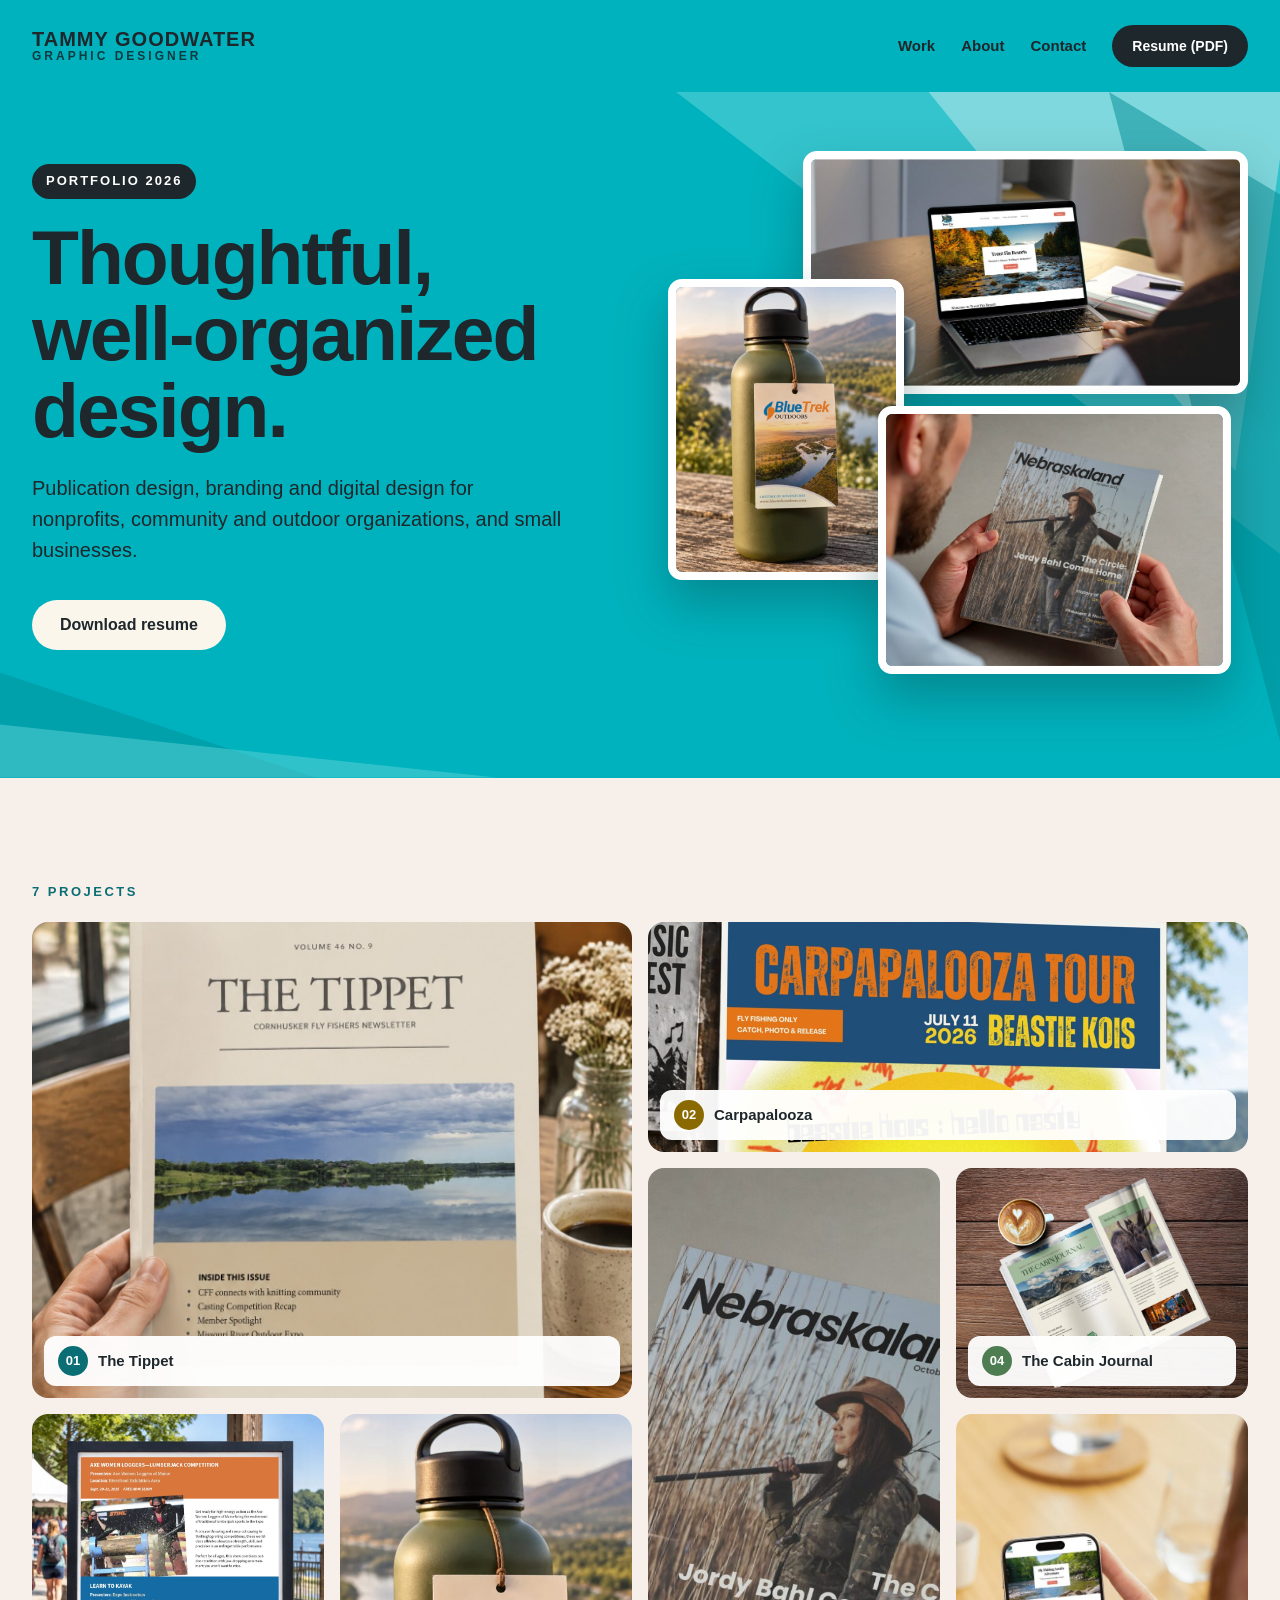
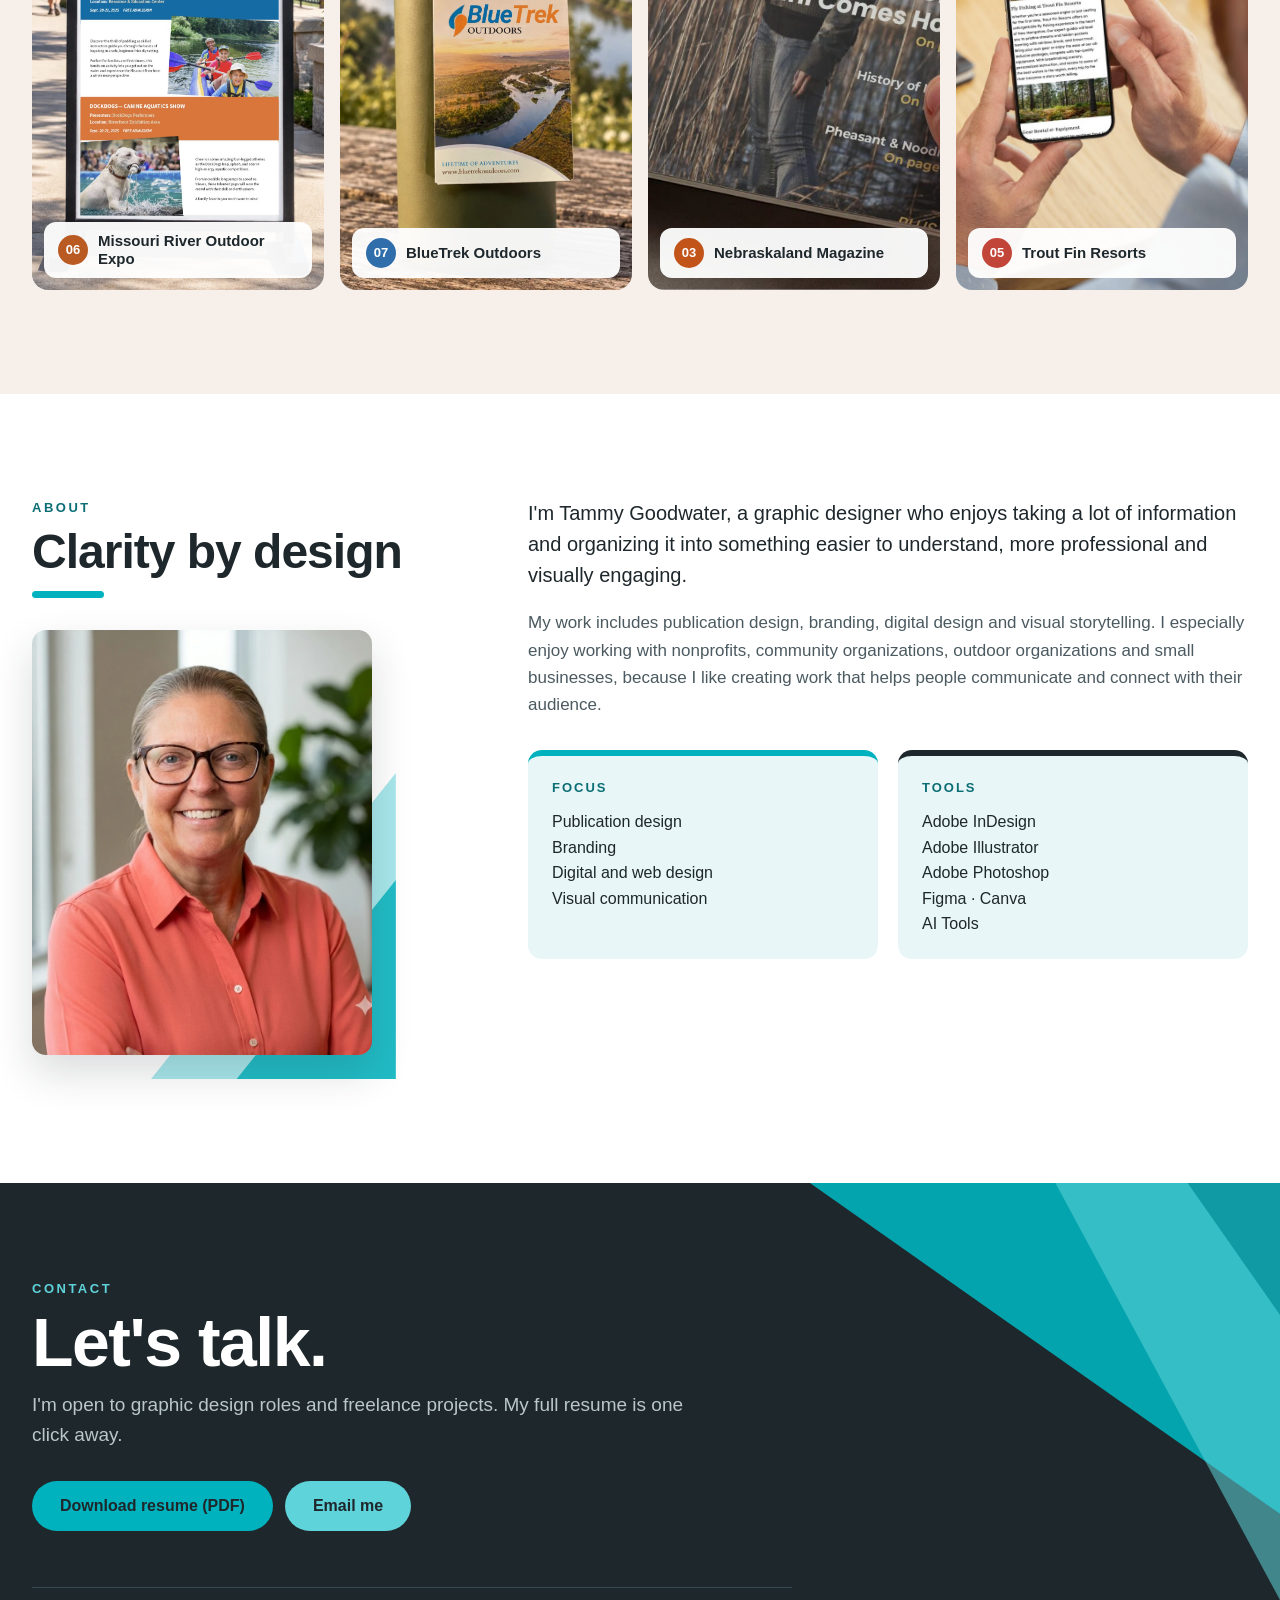
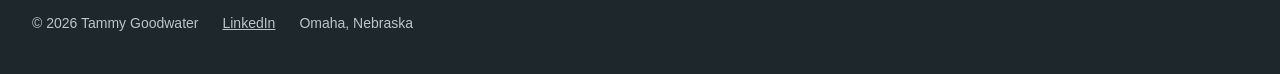
==== commit 1bc4ff91: "Remove View my work button; add 7 PROJECTS label above grid Co-Authored-By: Claude Opus 5.5 <noreply" ====
--- a/index.html
+++ b/index.html
@@ -45,7 +45,6 @@
         <h1 class="rise d1" style="margin: 0 0 24px; font-weight: 700; font-size: clamp(44px, 6vw, 80px); line-height: 1; letter-spacing: -2px; color: var(--charcoal)">Thoughtful, well-organized design.</h1>
         <p class="rise d2" style="margin: 0 0 34px; font-size: 20px; line-height: 1.55; color: var(--charcoal); max-width: 540px">Publication design, branding and digital design for nonprofits, community and outdoor organizations, and small businesses.</p>
         <div class="rise d3" style="display: flex; flex-wrap: wrap; gap: 12px">
-          <a href="#work" class="btn" style="background: var(--charcoal); color: #FFFFFF">View my work</a>
           <a href="Tammy_Goodwater_Resume.pdf" download="Tammy_Goodwater_Resume.pdf" class="btn" style="background: #FBF6EC; color: var(--charcoal)">Download resume</a>
         </div>
       </div>
@@ -58,8 +57,9 @@
   </section>
 
   <!-- ==================== SELECTED WORK GRID (tiles link to each project) ==================== -->
-  <section id="work" class="sec sec-blush" aria-label="Selected work">
+  <section id="work" class="sec sec-blush" aria-labelledby="h-work">
     <div class="wrap">
+      <h2 id="h-work" class="kicker" style="margin: 0 0 20px">7 PROJECTS</h2>
       <div class="bento">
         <a href="work/the-tippet.html" class="tile t-big p1" style="--accent: var(--teal-dark)"><img src="images/tippet-cover-mockup.jpg" alt="" style="object-position: 50% 25%"><span class="tag"><b>01</b><span>The Tippet</span></span></a>
         <a href="work/carpapalooza.html" class="tile t-wide p2" style="--accent: #8A6A00"><img src="images/carpapalooza-poster-mockup.jpg" alt="" style="object-position: 50% 12%"><span class="tag"><b>02</b><span>Carpapalooza</span></span></a>
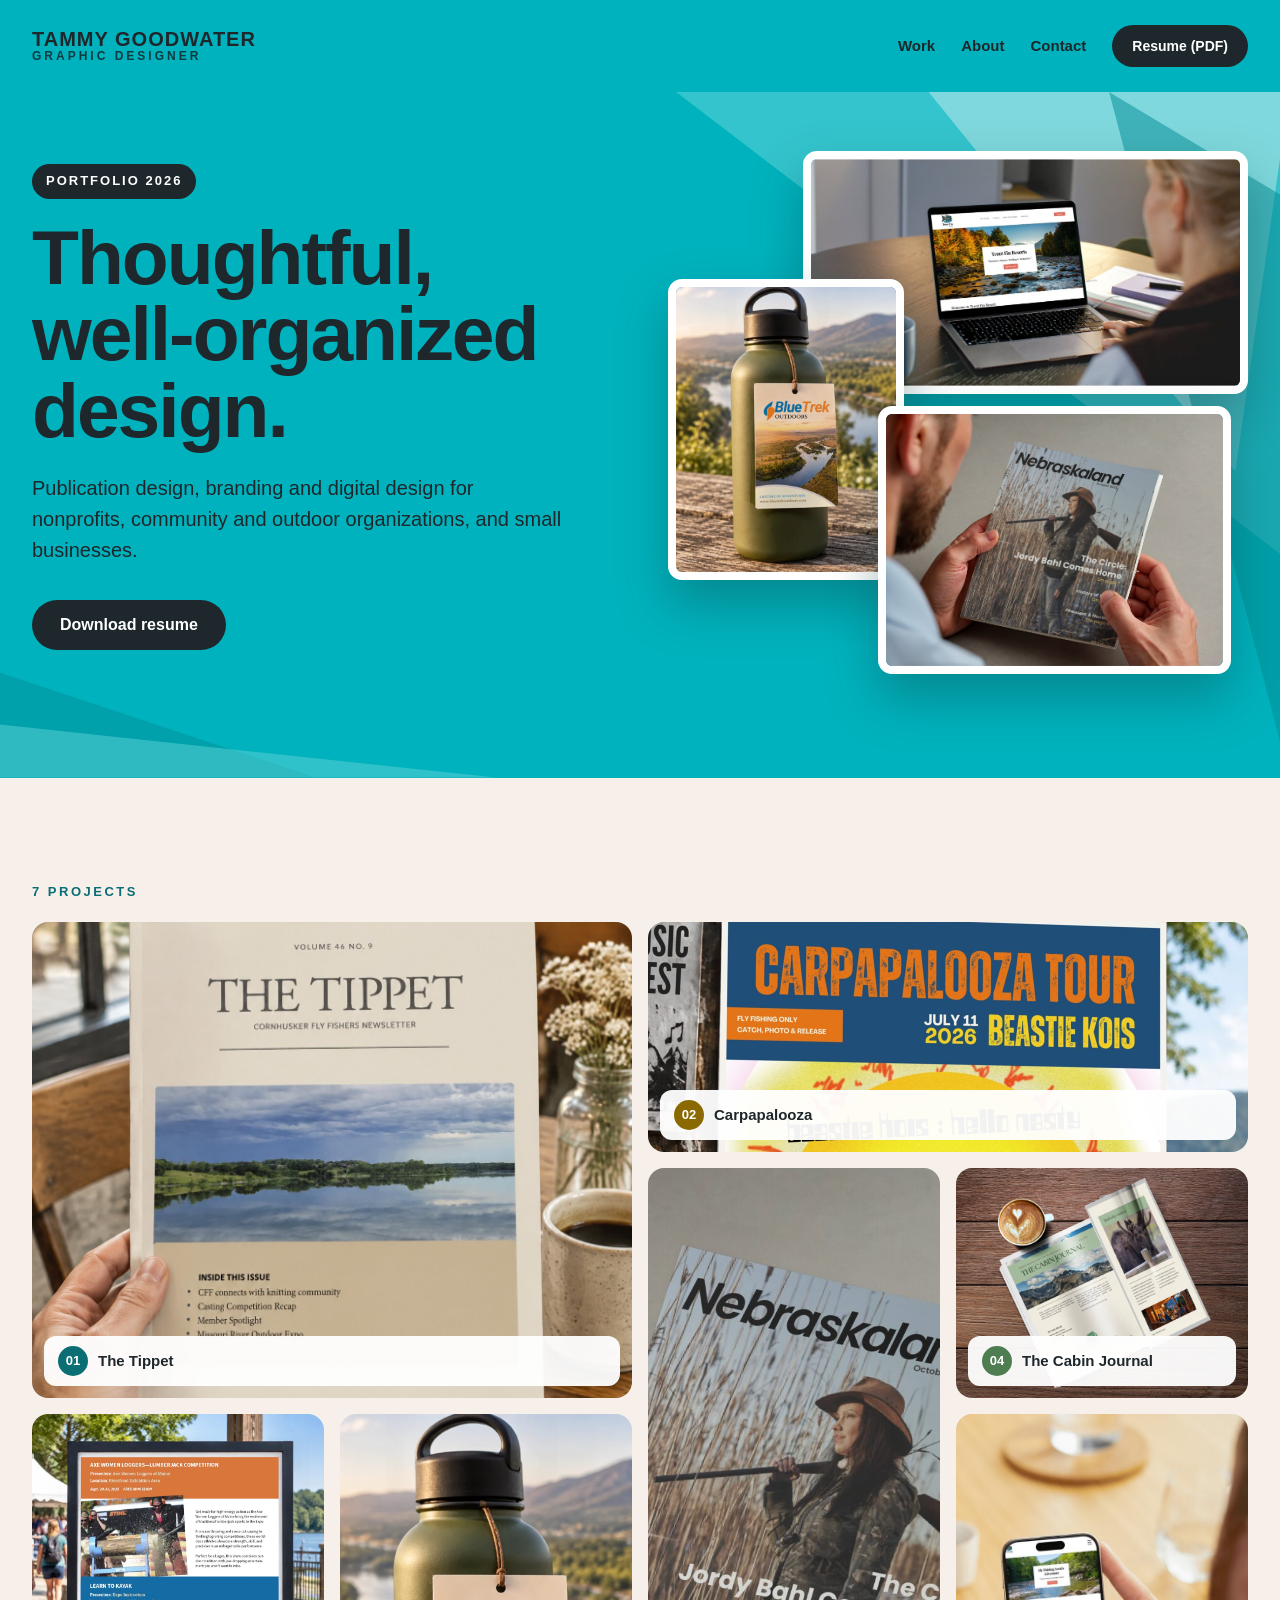
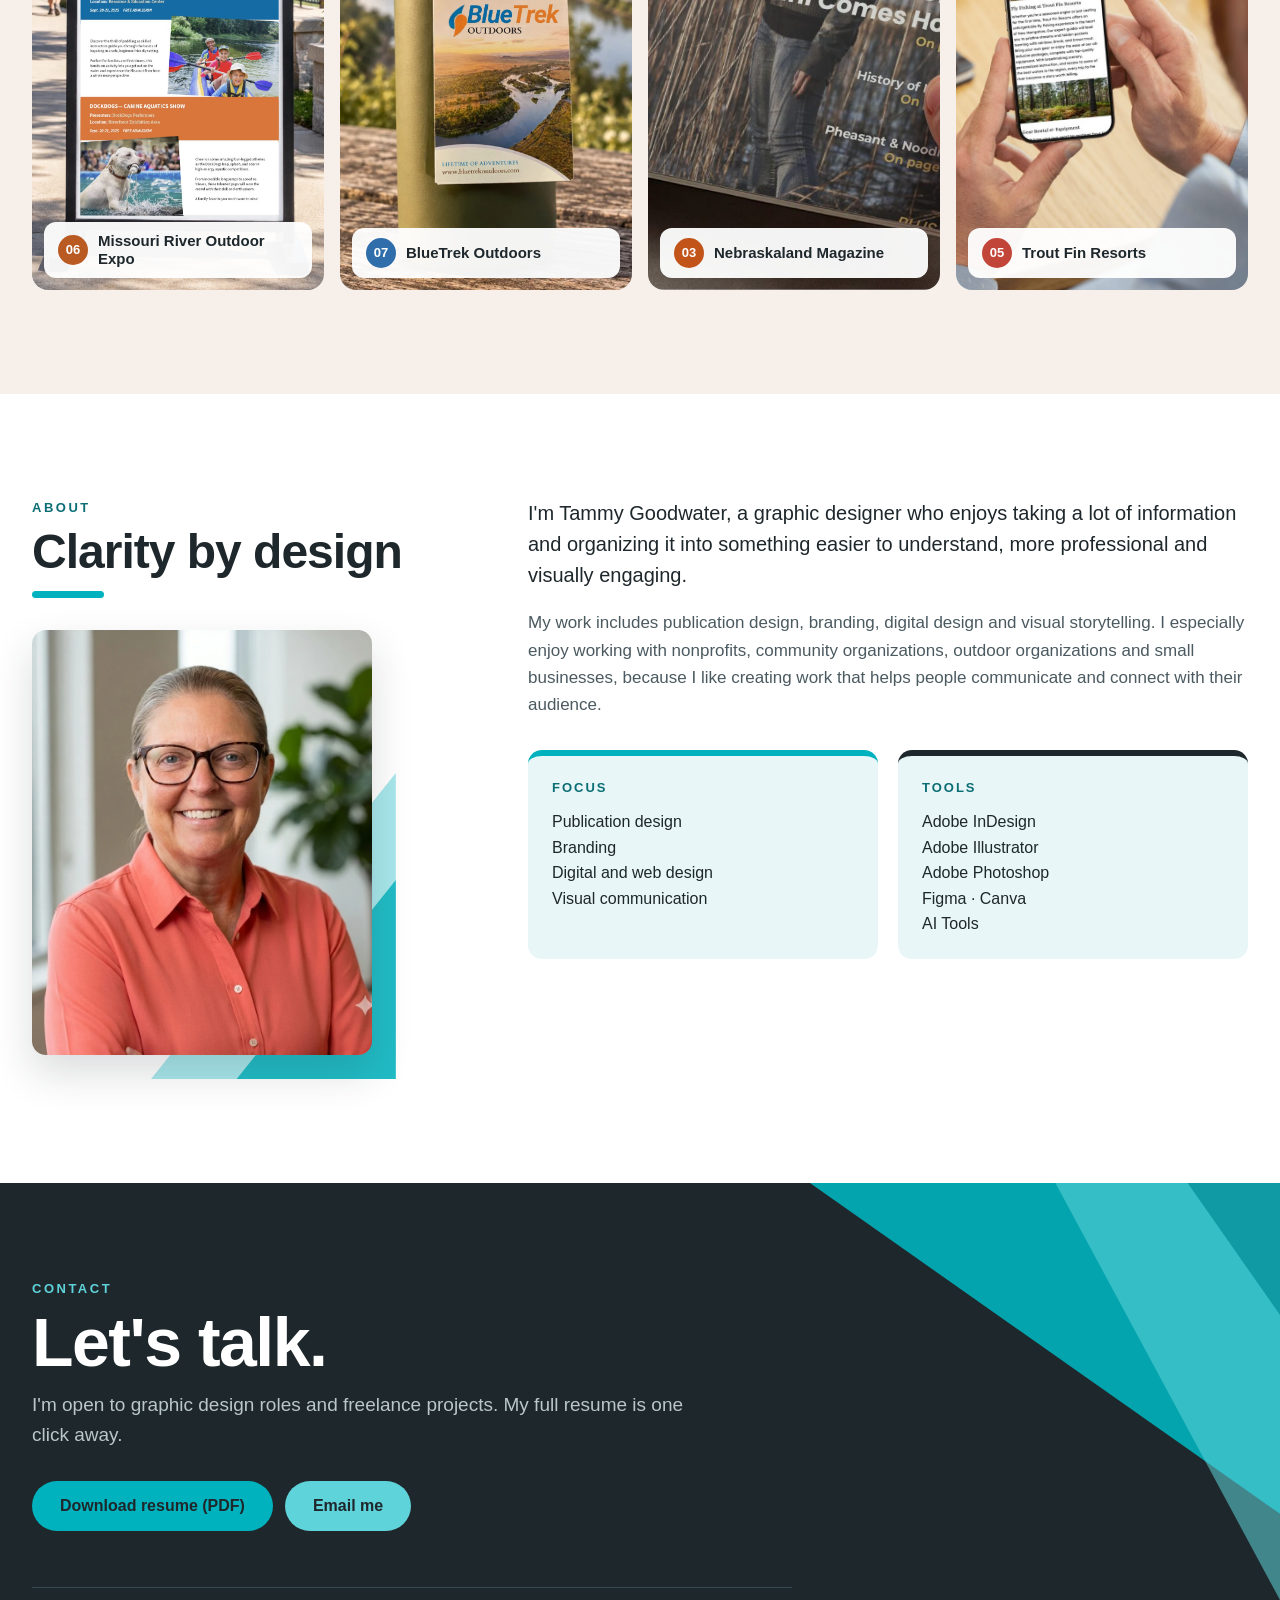
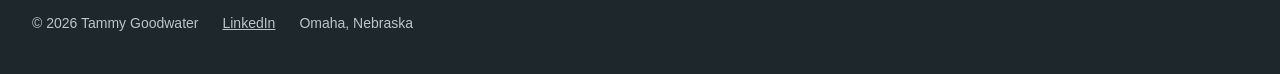
==== commit 06a6553d: "Hero Download resume button: charcoal for contrast on teal Co-Authored-By: Claude Opus 5.5 <noreply@" ====
--- a/index.html
+++ b/index.html
@@ -45,7 +45,7 @@
         <h1 class="rise d1" style="margin: 0 0 24px; font-weight: 700; font-size: clamp(44px, 6vw, 80px); line-height: 1; letter-spacing: -2px; color: var(--charcoal)">Thoughtful, well-organized design.</h1>
         <p class="rise d2" style="margin: 0 0 34px; font-size: 20px; line-height: 1.55; color: var(--charcoal); max-width: 540px">Publication design, branding and digital design for nonprofits, community and outdoor organizations, and small businesses.</p>
         <div class="rise d3" style="display: flex; flex-wrap: wrap; gap: 12px">
-          <a href="Tammy_Goodwater_Resume.pdf" download="Tammy_Goodwater_Resume.pdf" class="btn" style="background: #FBF6EC; color: var(--charcoal)">Download resume</a>
+          <a href="Tammy_Goodwater_Resume.pdf" download="Tammy_Goodwater_Resume.pdf" class="btn" style="background: var(--charcoal); color: #FFFFFF">Download resume</a>
         </div>
       </div>
       <div class="rise d2" style="flex: 1 1 460px; min-width: 0; position: relative; aspect-ratio: 1 / 0.92">
